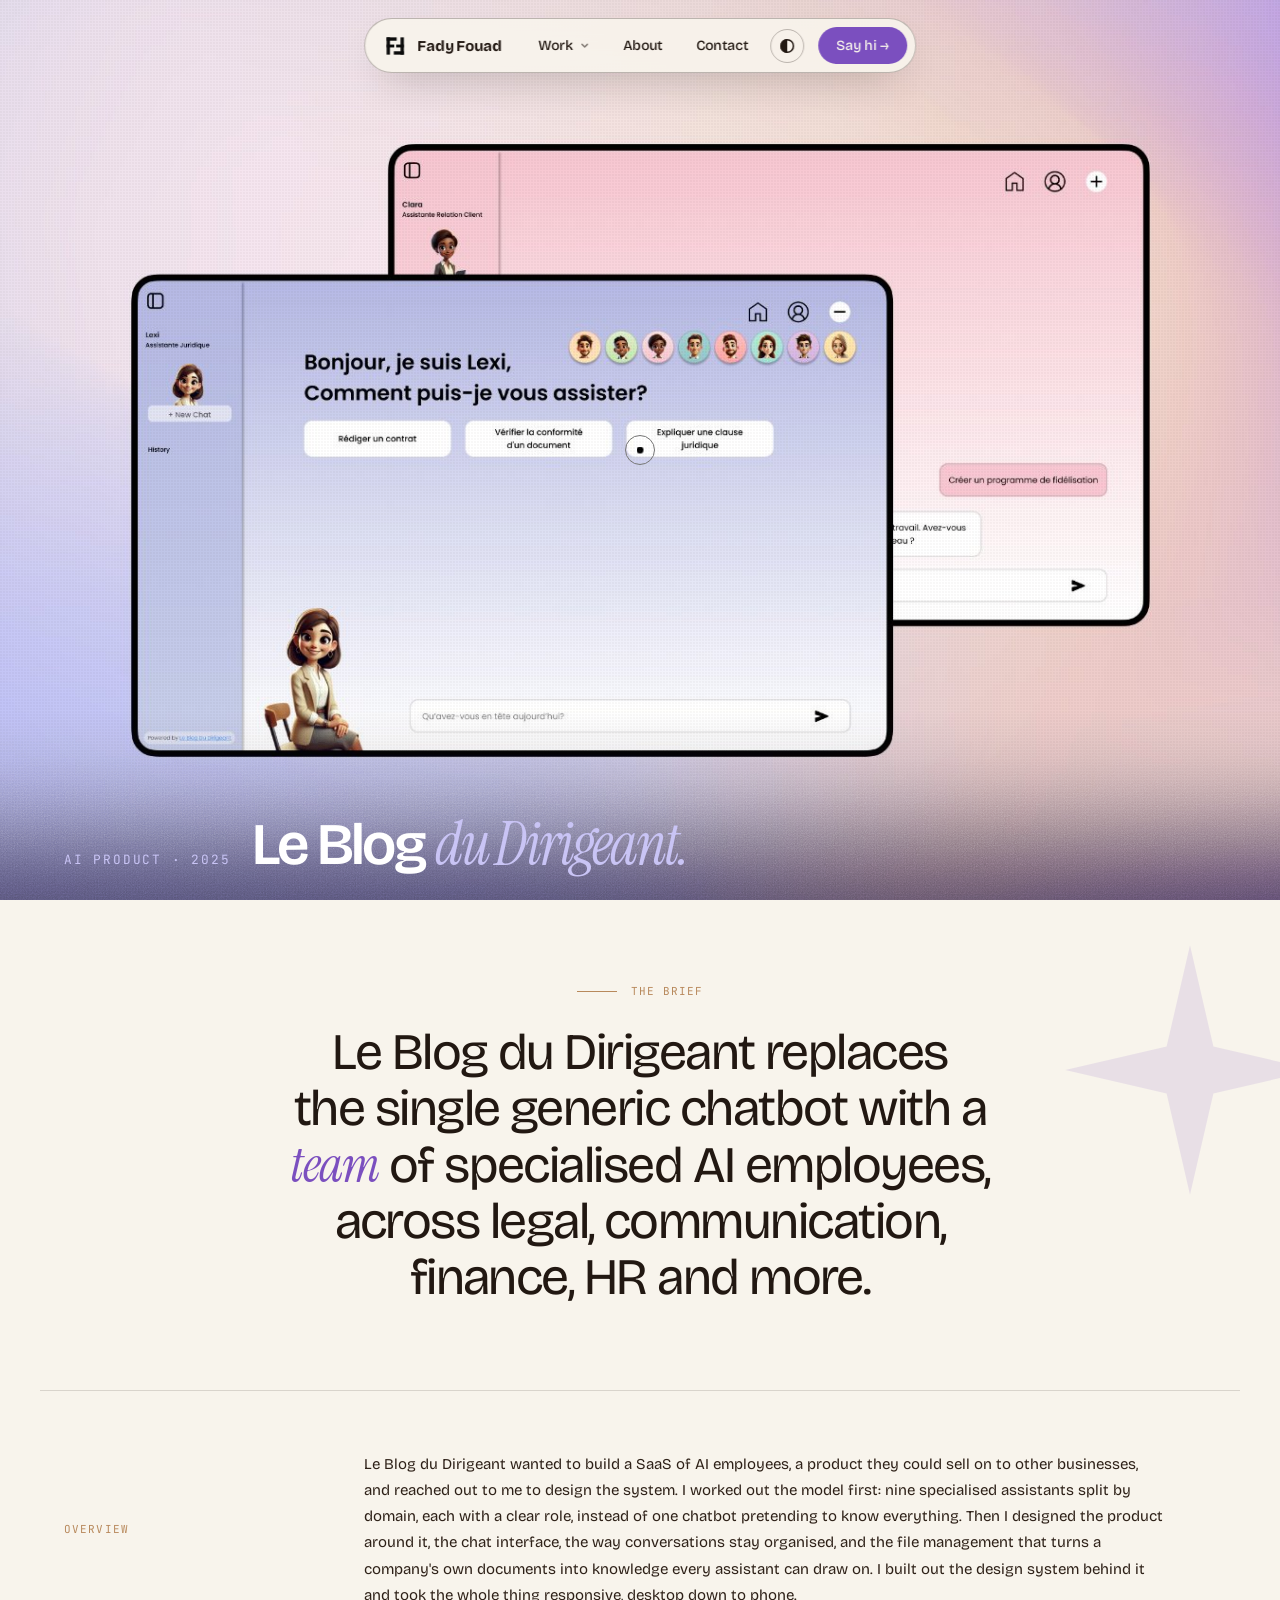
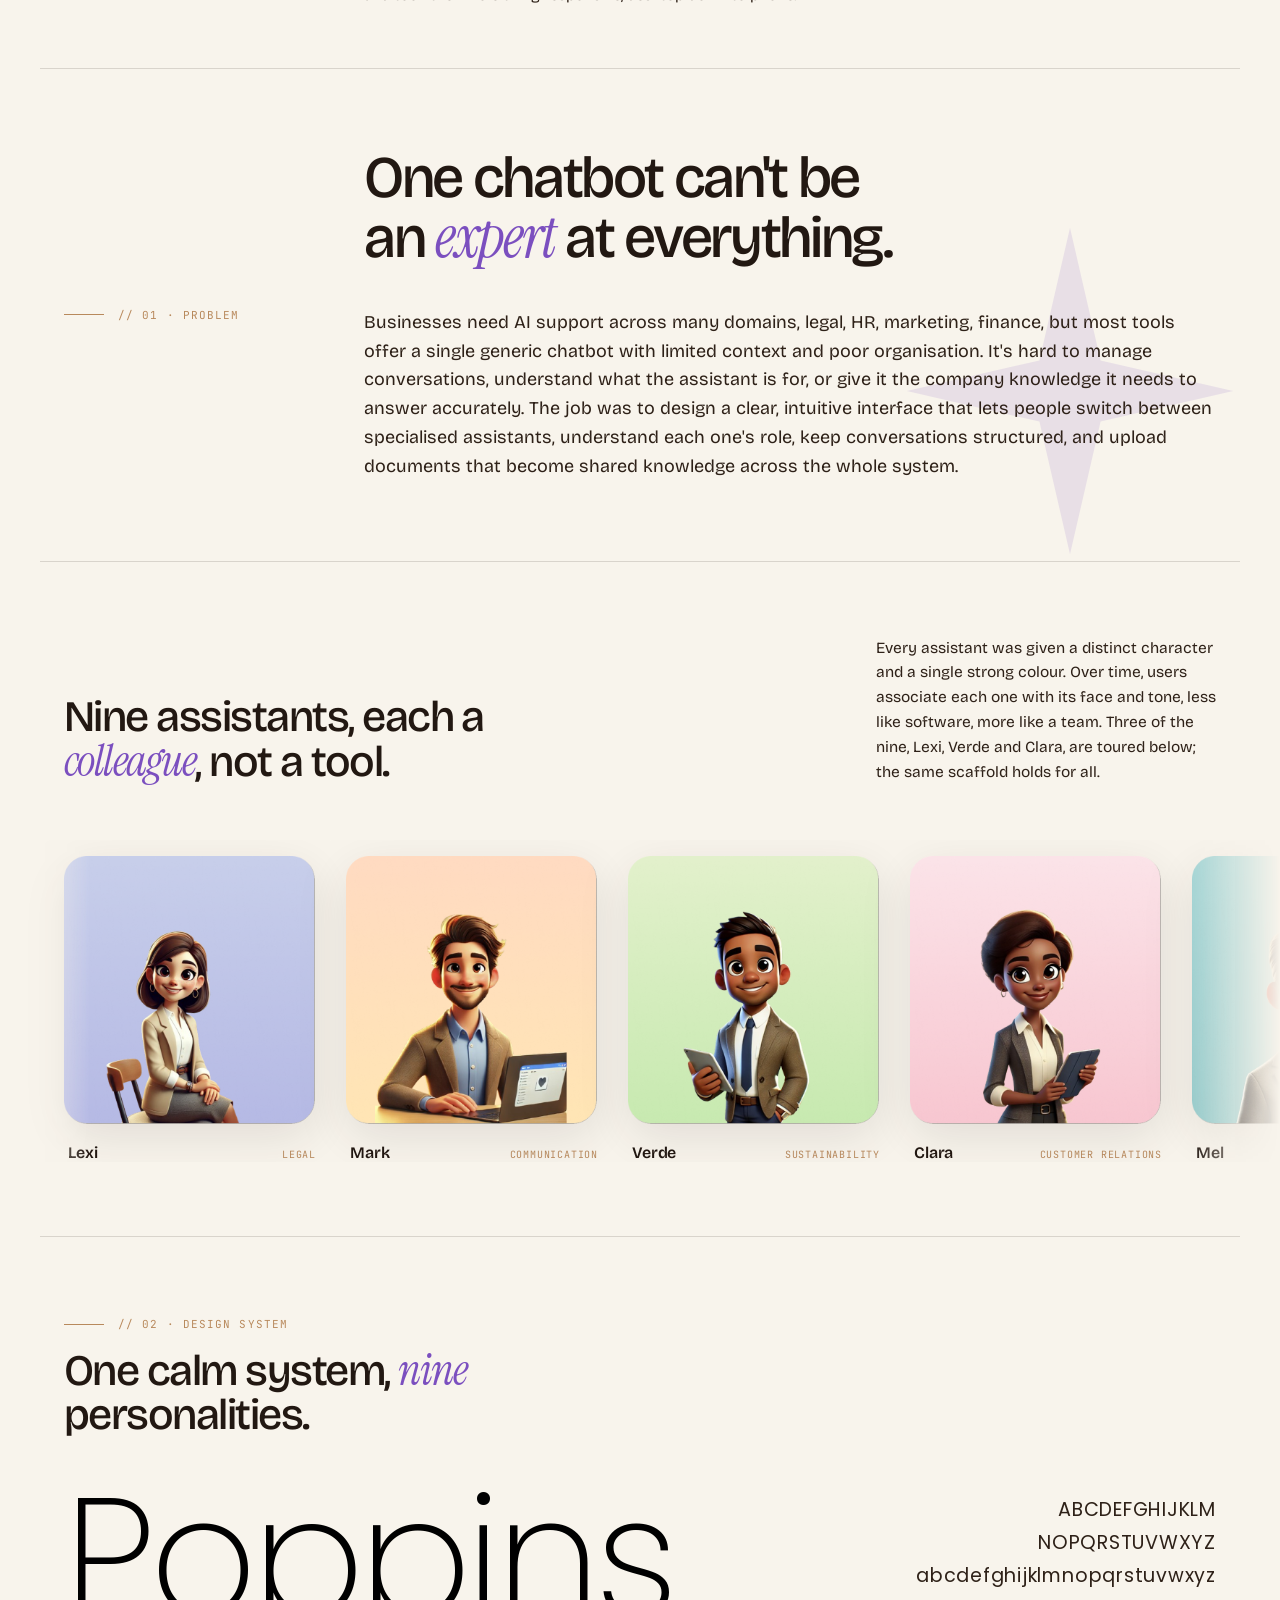
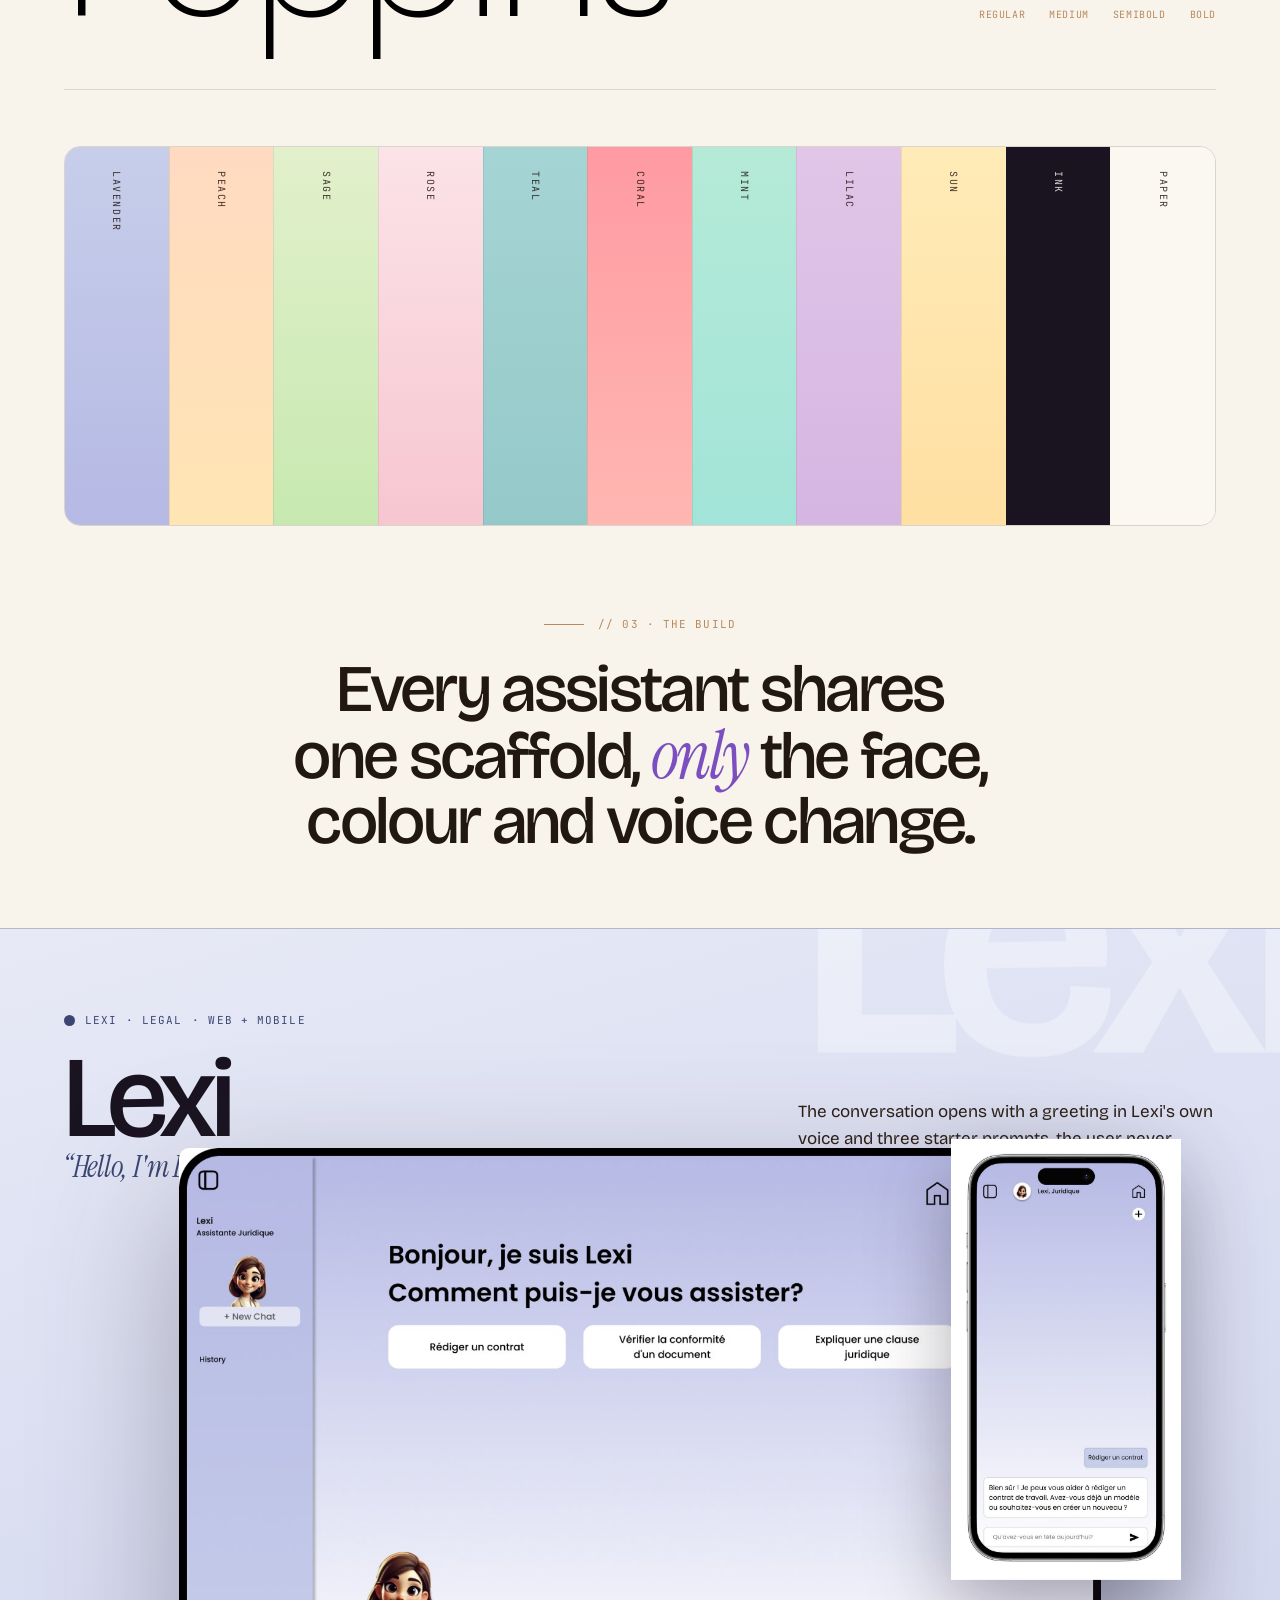
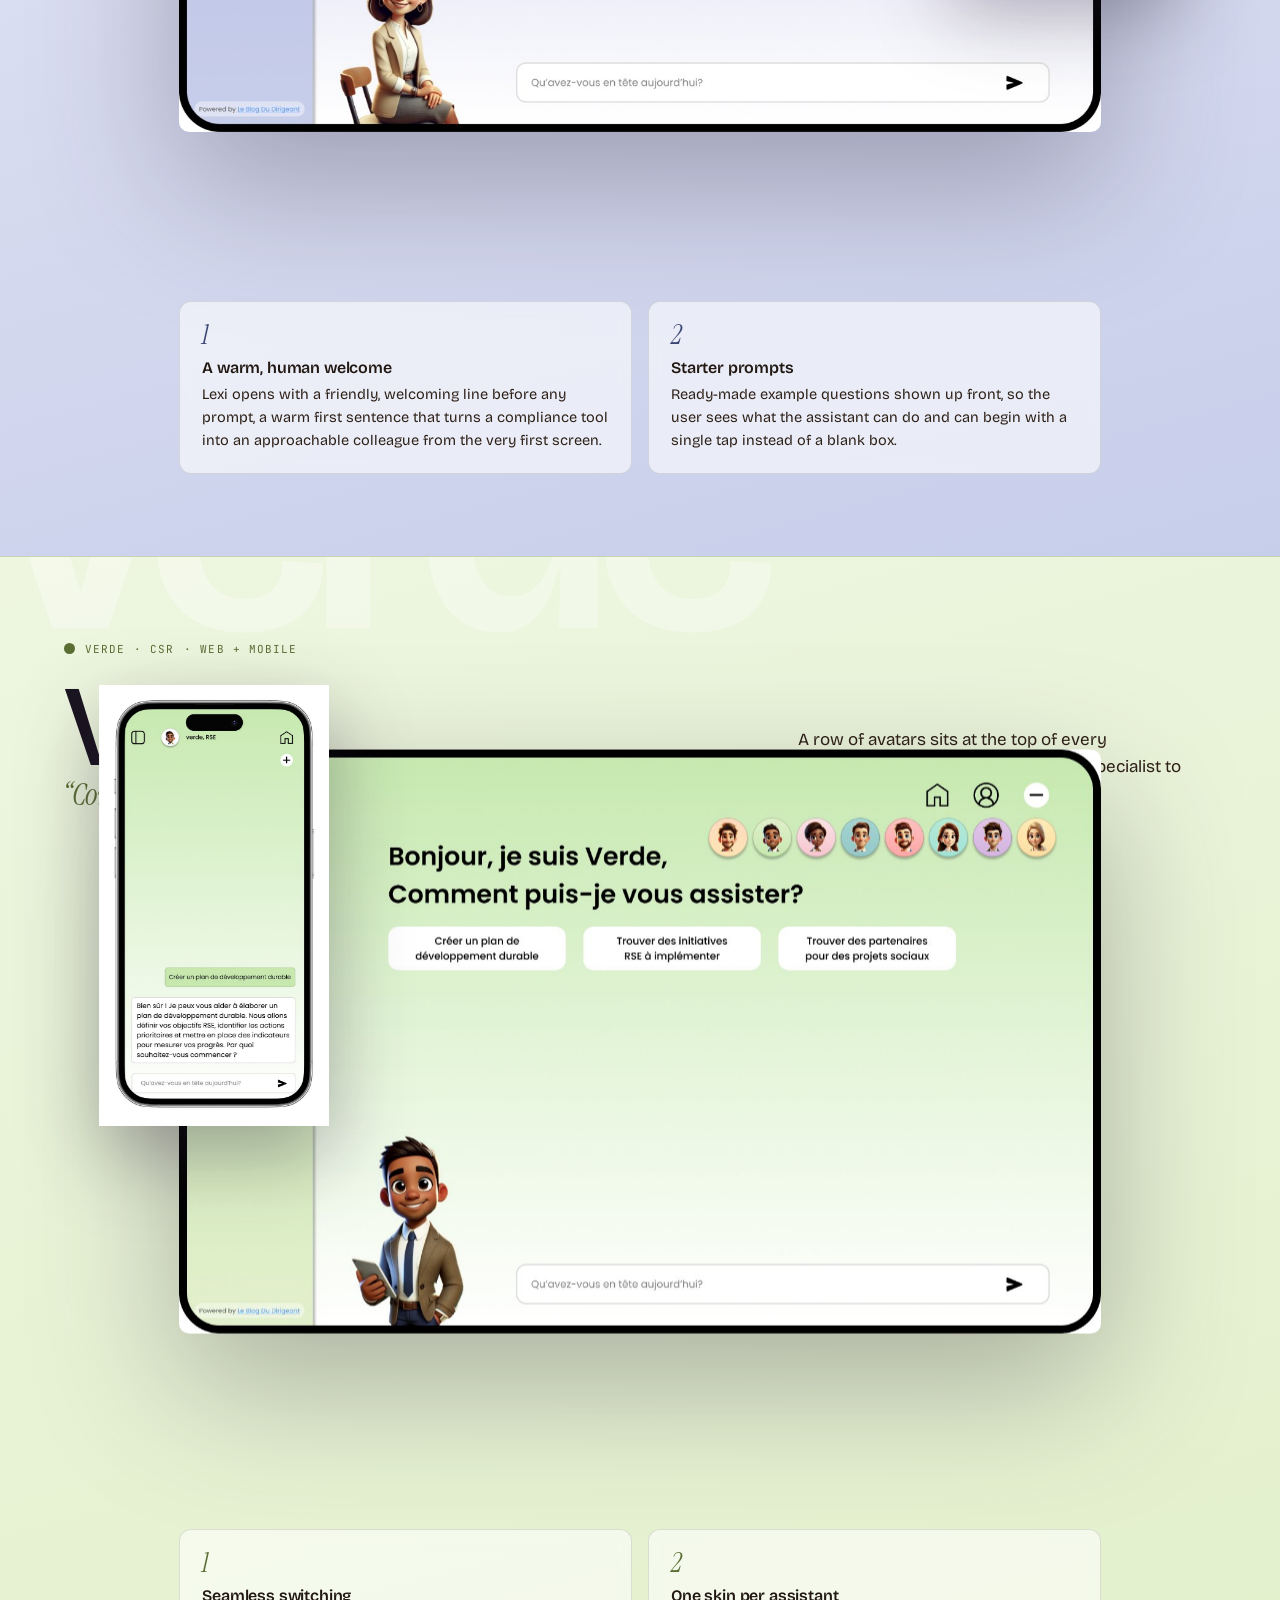
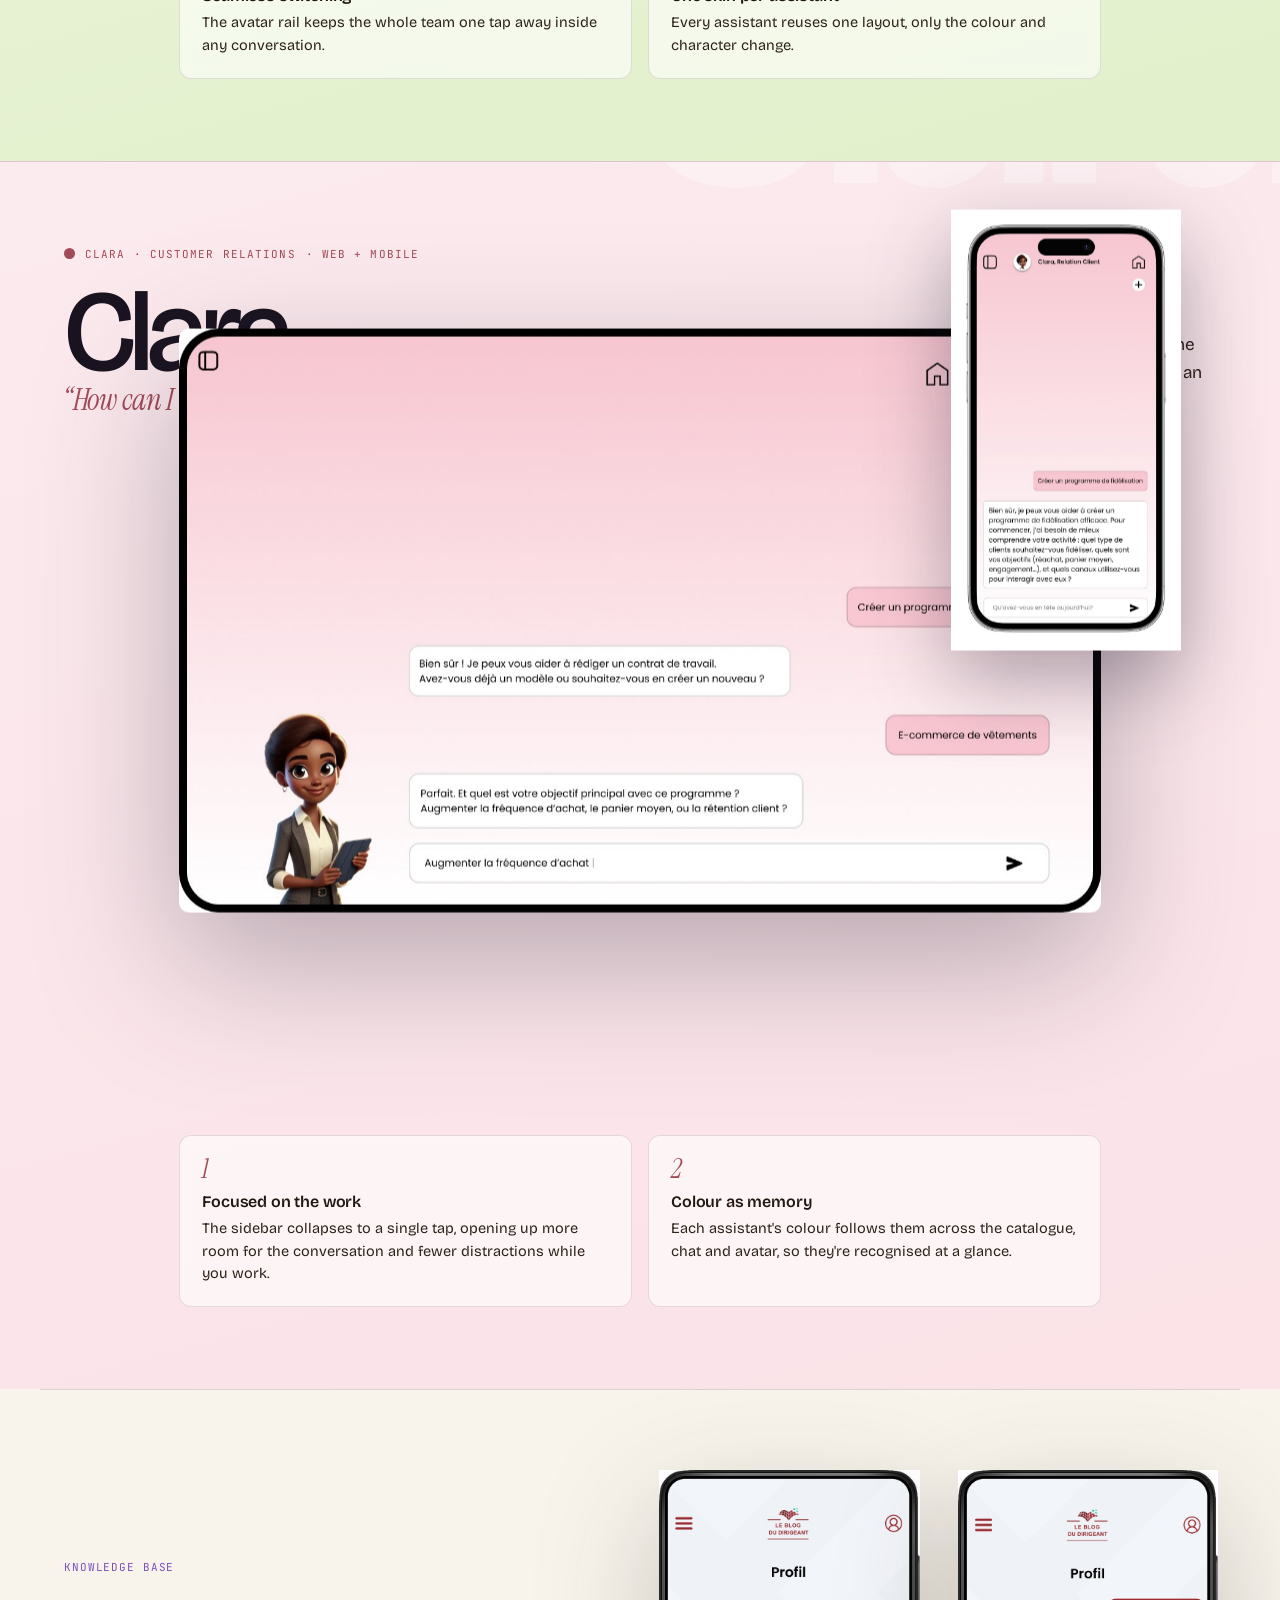
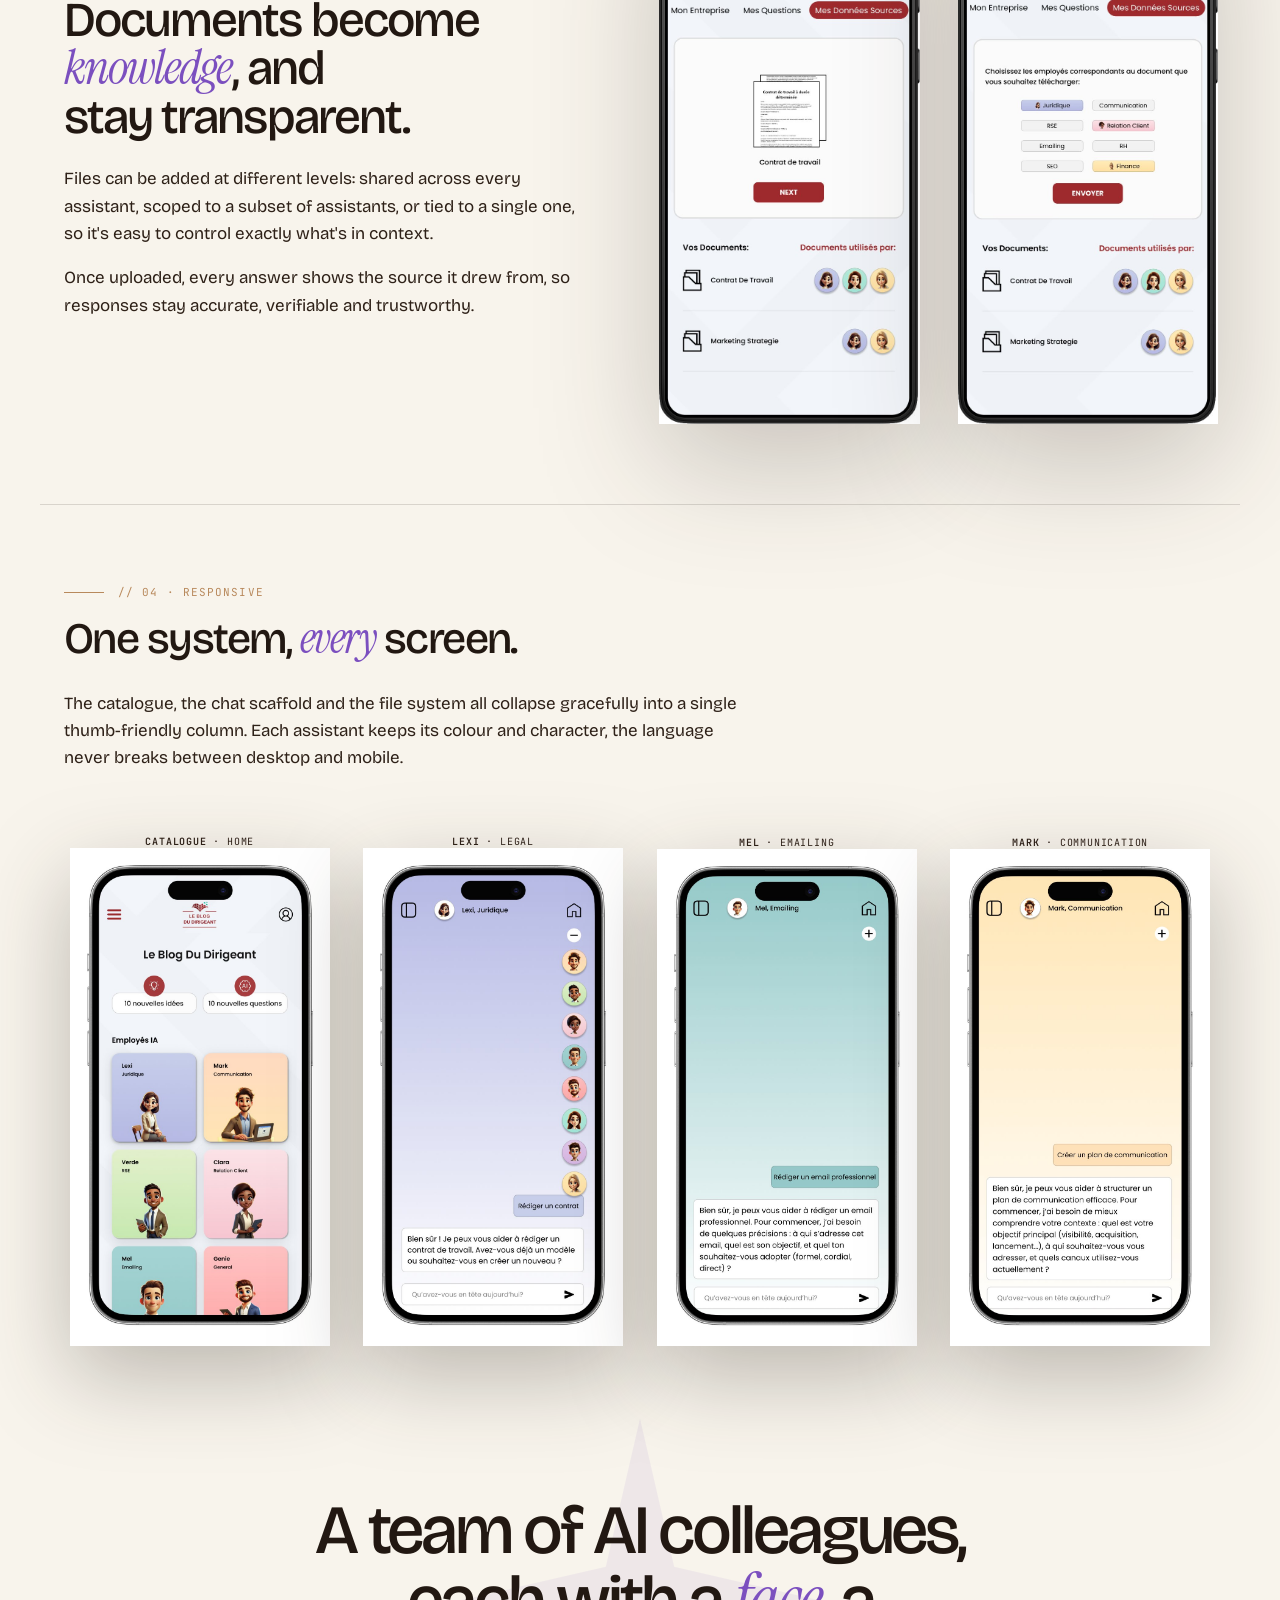
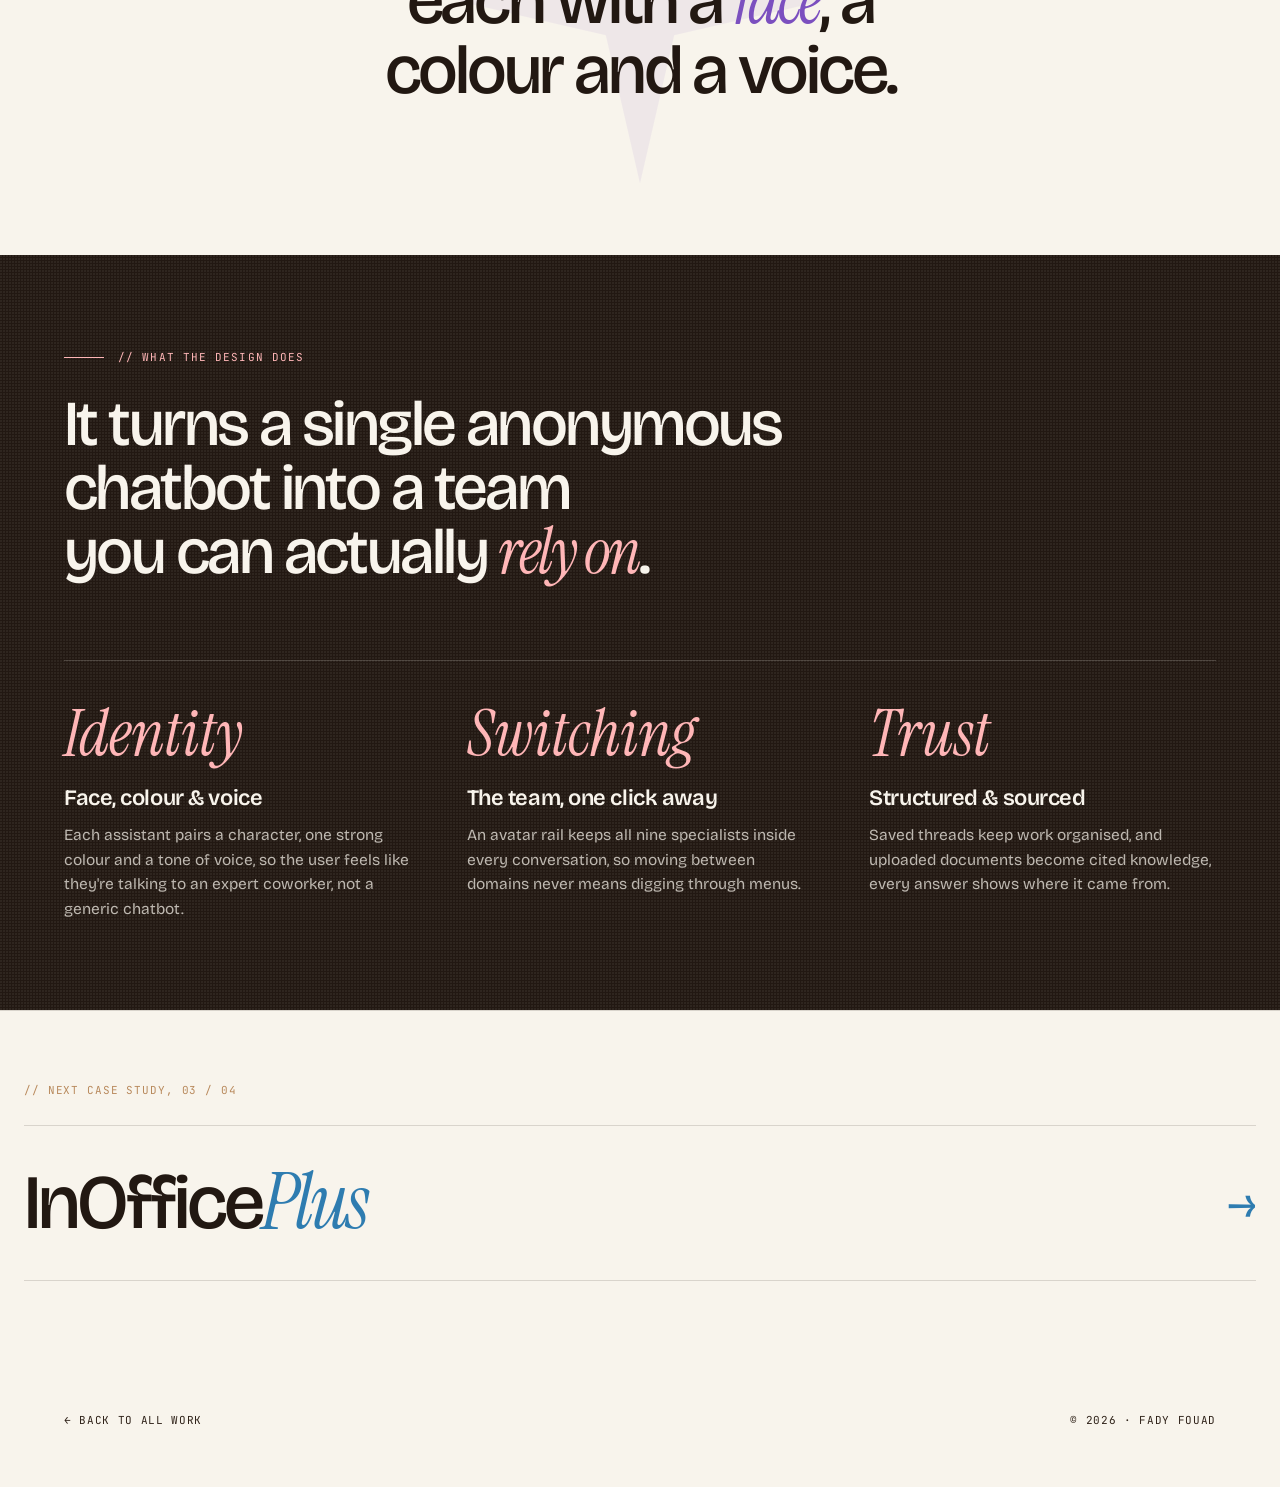
==== docs/case-studies/ai-assistants.html @ 7afbf0c1 "Add files via upload" ====
<!doctype html>
<html lang="en">
<head>
<meta charset="utf-8" />
<meta name="viewport" content="width=device-width, initial-scale=1" />
<title>Le Blog du Dirigeant · Case Study · Fady Fouad</title>
<link rel="preconnect" href="https://fonts.googleapis.com">
<link rel="preconnect" href="https://fonts.gstatic.com" crossorigin>
<link href="https://fonts.googleapis.com/css2?family=Bricolage+Grotesque:opsz,wght@12..96,300;12..96,400;12..96,500;12..96,600;12..96,700&family=Instrument+Serif:ital@0;1&family=JetBrains+Mono:wght@400;500&family=Poppins:wght@400;500;600;700&display=swap" rel="stylesheet">
<style>
  :root {
    --cream: #F8F4EC;
    --cream-2: #EADFC6;
    --sand: #DBC79E;
    --clay: #B8895C;
    --espresso: #221812;
    --espresso-soft: #2E2118;
    /* brand accent, Le Blog du Dirigeant violet */
    --rust: #7B4FBF;
    --rust-deep: #6A3FAD;
    --line: rgba(34, 24, 18, 0.14);
    --line-strong: rgba(34, 24, 18, 0.28);
    /* the cast, one assistant, one colour */
    --lexi: #C7CEEA;  --lexi-ink: #3B4673;  --lexi-wash: #E7E9F6;
    --mark: #FFDAC1;  --mark-ink: #9A5A2A;  --mark-wash: #FBEADD;
    --clara: #FBE3E8; --clara-deep: #FFB6B7; --clara-ink: #A24A57; --clara-wash: #FBEAEE;
    --mel: #A5D4D4;   --mel-ink: #2F6B6B;   --mel-wash: #DDEEEE;
    --verde: #E2F0CB; --verde-ink: #5B6E33; --verde-wash: #EEF6E0;
    --genie: #FF9AA2; --genie-ink: #8E3640;
    /* default plate */
    --wash: #E7E9F6;
    --ink: #1A1320;
  }
  * { box-sizing: border-box; margin: 0; padding: 0; }
  html { scroll-behavior: smooth; }
  html, body { background: var(--cream); color: var(--espresso); }
  html, body { overflow-x: clip; max-width: 100%; }
  body {
    font-family: 'Bricolage Grotesque', system-ui, sans-serif;
    -webkit-font-smoothing: antialiased;
    overflow-x: clip;
    cursor: none;
  }
  body::before {
    content: ""; position: fixed; inset: 0; pointer-events: none;
    background-image: radial-gradient(circle at 1px 1px, rgba(34,24,18,0.05) 1px, transparent 0);
    background-size: 3px 3px;
    mix-blend-mode: multiply; z-index: 1; opacity: 0.55;
  }
  a { color: inherit; text-decoration: none; }
  a, button { cursor: none; }
  img { display: block; max-width: 100%; }

  /* cursor */
  .cursor {
    position: fixed; top: 0; left: 0;
    width: 22px; height: 22px;
    border-radius: 999px;
    background: transparent;
    border: 1.5px solid var(--espresso);
    pointer-events: none; z-index: 9999;
    transform: translate(-50%, -50%);
    transition: width 0.25s, height 0.25s, background 0.25s, border-color 0.25s;
    mix-blend-mode: difference;
  }
  .cursor.is-hover { width: 64px; height: 64px; background: var(--cream); border-color: var(--cream); }

  .wrap { max-width: 1480px; margin: 0 auto; padding: 0 56px; position: relative; z-index: 2; }

  /* spark motif (Le Blog signature) */
  .spark { position: absolute; pointer-events: none; color: var(--rust); opacity: 0.12; z-index: 0; }
  .spark svg { width: 100%; height: 100%; display: block; }
  @keyframes sspin { to { transform: rotate(360deg); } }
  @keyframes sfloat { 0%,100% { transform: translateY(0); } 50% { transform: translateY(-22px); } }

  /* reveal */
  .rv { opacity: 0; transform: translateY(26px); transition: opacity 0.9s cubic-bezier(.2,.8,.2,1), transform 0.9s cubic-bezier(.2,.8,.2,1); }
  .rv.in { opacity: 1; transform: none; }
  .rv.d1 { transition-delay: 0.08s; } .rv.d2 { transition-delay: 0.16s; } .rv.d3 { transition-delay: 0.24s; }

  /* NAV, floating pill (shared across the whole site) */
  nav.top {
    position: fixed; top: 18px; left: 50%; transform: translateX(-50%);
    display: flex; align-items: center; gap: 6px; z-index: 100;
    background: rgba(248,244,236,0.92);
    border: 1px solid var(--line-strong); border-radius: 999px;
    padding: 8px 8px 8px 18px;
    box-shadow: 0 18px 40px -20px rgba(34,24,18,0.45);
    backdrop-filter: blur(10px); -webkit-backdrop-filter: blur(10px);
    color: var(--espresso); white-space: nowrap;
    font-family: 'Bricolage Grotesque', system-ui, sans-serif; font-size: 14px; letter-spacing: 0; text-transform: none;
  }
  nav.top .brand { display: inline-flex; align-items: center; gap: 10px; margin-right: 14px; font-weight: 600; letter-spacing: -0.01em; font-size: 15px; }
  nav.top .brand .ff-mark { width: 24px; height: 24px; display: inline-grid; place-items: center; color: #0B0B0B; }
  nav.top .brand .ff-mark svg { width: 100%; height: 100%; }
  nav.top ul { display: flex; gap: 2px; list-style: none; }
  nav.top ul a { display: inline-block; font-size: 14px; font-weight: 500; padding: 9px 16px; border-radius: 999px; transition: background 0.25s, color 0.25s; }
  nav.top ul a:hover { background: rgba(34,24,18,0.06); color: var(--espresso); }
  nav.top .right { display: flex; align-items: center; gap: 6px; }
  nav.top .nav-cta { display: inline-flex; align-items: center; gap: 8px; background: var(--rust); color: var(--cream); font-weight: 500; font-size: 14px; padding: 10px 18px; border-radius: 999px; margin-left: 8px; transition: background 0.3s; }
  nav.top .nav-cta:hover { background: var(--rust-deep, var(--rust)); color: var(--cream); }
  /* reading progress, thin bar pinned to the very top */
  .nav-progress { position: fixed; top: 0; left: 0; right: 0; height: 2px; background: var(--rust); transform-origin: left; transform: scaleX(0); transition: transform 0.1s linear; z-index: 101; }
  /* contextual breadcrumb chip, situates the visitor within the work */
  .cs-crumb {
    position: fixed; top: 24px; left: 24px; z-index: 100;
    display: inline-flex; align-items: center; gap: 11px;
    background: rgba(248,244,236,0.92); border: 1px solid var(--line-strong);
    border-radius: 999px; padding: 6px 16px 6px 6px;
    box-shadow: 0 18px 40px -22px rgba(34,24,18,0.45);
    backdrop-filter: blur(10px); -webkit-backdrop-filter: blur(10px);
    font-family: 'JetBrains Mono', monospace; font-size: 11px; letter-spacing: 0.04em; text-transform: uppercase; color: var(--espresso);
  }
  .cs-crumb .cb-back { width: 28px; height: 28px; flex: none; display: grid; place-items: center; border-radius: 999px; background: var(--rust); color: #fff; font-size: 14px; line-height: 1; transition: transform 0.3s; }
  .cs-crumb:hover .cb-back { transform: translateX(-2px); }
  @media (max-width: 1180px) { .cs-crumb .cb-name { display: none; } }
  .cs-crumb .cb-idx { color: var(--clay); }
  .cs-crumb .cb-name { color: var(--espresso); font-weight: 500; }
  /* burger + mobile menu (mobile only) */
  .nav-burger { display: none; width: 40px; height: 40px; border: 1px solid var(--line-strong); border-radius: 999px; background: transparent; color: inherit; align-items: center; justify-content: center; position: relative; }
  .nav-burger svg { width: 17px; height: 17px; position: absolute; transition: opacity .3s, transform .35s cubic-bezier(.2,.8,.2,1); }
  .nav-burger .ic-close { opacity: 0; transform: rotate(-90deg) scale(.6); }
  .nav-burger.is-open .ic-menu { opacity: 0; transform: rotate(90deg) scale(.6); }
  .nav-burger.is-open .ic-close { opacity: 1; transform: none; }
  .mobile-menu { position: fixed; inset: 0; z-index: 95; background: var(--cream); display: flex; flex-direction: column; justify-content: center; padding: 0 34px; opacity: 0; visibility: hidden; transform: translateY(-10px); transition: opacity .42s ease, transform .42s ease, visibility .42s; }
  @media (min-width: 881px) { .mobile-menu { display: none; } }
  .mobile-menu.open { opacity: 1; visibility: visible; transform: none; }
  .mobile-menu ul { list-style: none; display: flex; flex-direction: column; gap: 4px; }
  .mobile-menu a { font-family: 'Instrument Serif', serif; font-size: clamp(46px, 14vw, 76px); line-height: 1.04; letter-spacing: -0.02em; color: var(--espresso); display: flex; align-items: baseline; gap: 14px; padding: 8px 0; }
  .mobile-menu a .idx { font-family: 'JetBrains Mono', monospace; font-size: 12px; color: var(--rust); letter-spacing: 0.06em; }
  .mobile-menu-foot { position: absolute; left: 34px; bottom: 40px; font-family: 'JetBrains Mono', monospace; font-size: 11px; color: var(--clay); }

  /* eyebrow / labels */
  .eyebrow {
    font-family: 'JetBrains Mono', monospace;
    font-size: 11px; letter-spacing: 0.1em; text-transform: uppercase;
    color: var(--clay); display: inline-flex; align-items: center; gap: 14px;
  }
  .eyebrow::before { content: ""; width: 40px; height: 1px; background: var(--clay); }
  .serif { font-family: 'Instrument Serif', serif; font-style: italic; font-weight: 400; }

  /* ===================== HERO ===================== */
  .hero { position: relative; padding-top: 140px; overflow: hidden; }
  .hero .meta {
    display: flex; flex-wrap: wrap; gap: 14px 34px;
    font-family: 'JetBrains Mono', monospace;
    font-size: 11px; letter-spacing: 0.06em; text-transform: uppercase;
    color: var(--espresso-soft);
    padding-bottom: 30px; border-bottom: 1px solid var(--line);
  }
  .hero .meta span b { color: var(--clay); font-weight: 500; margin-right: 9px; }
  .hero h1 {
    font-size: clamp(64px, 13vw, 220px);
    font-weight: 500; letter-spacing: -0.05em; line-height: 0.9;
    margin: 46px 0 0;
  }
  @media (min-width: 1200px) {
    .hero h1 { white-space: nowrap; font-size: clamp(84px, 9vw, 150px); }
  }
  .hero h1 em { font-family: 'Instrument Serif', serif; font-style: italic; font-weight: 400; color: var(--rust); }
  .hero-row { display: grid; grid-template-columns: 1.5fr 1fr; gap: 50px; align-items: end; margin-top: 30px; }
  .hero .lede { font-size: clamp(19px, 2vw, 26px); line-height: 1.42; color: var(--espresso-soft); max-width: 42ch; }
  .hero .lede em { font-family: 'Instrument Serif', serif; font-style: italic; color: var(--rust-deep); }
  .hero .scrollcue {
    justify-self: end; align-self: end;
    font-family: 'JetBrains Mono', monospace; font-size: 10px; letter-spacing: 0.14em;
    text-transform: uppercase; color: var(--clay);
    display: flex; align-items: center; gap: 12px;
  }
  .hero .scrollcue .ar { width: 30px; height: 30px; border: 1px solid var(--line-strong); border-radius: 99px; display: grid; place-items: center; animation: bob 2s infinite; }
  @keyframes bob { 0%,100% { transform: translateY(0); } 50% { transform: translateY(5px); } }

  .hero-stage {
    margin-top: 56px;
    background: linear-gradient(150deg, var(--lexi-wash) 0%, var(--lexi) 100%);
    border: 1px solid var(--line);
    border-radius: 16px;
    position: relative; overflow: hidden; isolation: isolate;
    padding: 0;
  }
  .hero-stage img { width: 100%; height: 100%; object-fit: cover; display: block; border-radius: 0; }
  .hero-stage .tagpill {
    position: absolute; left: 22px; top: 22px;
    font-family: 'JetBrains Mono', monospace; font-size: 10px; letter-spacing: 0.08em; text-transform: uppercase;
    background: var(--rust); color: #fff; padding: 8px 14px; border-radius: 99px; z-index: 2;
  }

  /* ===================== STATEMENT ===================== */
  .statement { padding: 84px 0; position: relative; overflow: hidden; }
  .statement p {
    font-size: clamp(28px, 4vw, 58px);
    font-weight: 400; letter-spacing: -0.03em; line-height: 1.1;
    max-width: 24ch; margin: 26px auto 0; text-align: center; text-wrap: balance;
  }
  .statement p em { font-family: 'Instrument Serif', serif; font-style: italic; color: var(--rust); }
  .statement .eyebrow { justify-content: center; }
  .statement .eyebrow-wrap { display: flex; justify-content: center; }

  /* ===================== OVERVIEW ===================== */
  .overview { padding-block: 60px; border-top: 1px solid var(--line); border-bottom: 1px solid var(--line); display: grid; grid-template-columns: 240px 1fr; gap: 60px; }
  .overview .ov-body p { font-size: 15px; line-height: 1.75; color: var(--espresso-soft); max-width: 80ch; }
  .overview > .eyebrow::before { display: none; }
  .overview > .eyebrow { gap: 0; }

  /* ===================== FEATURE TEXT BLOCK ===================== */
  .feature { width: 100%; max-width: var(--page-max); margin-inline: auto; padding: 80px var(--page-gutter); position: relative; display: grid; grid-template-columns: 240px 1fr; gap: 60px; overflow: hidden; }
  .feature .body { max-width: none; position: relative; z-index: 2; }
  .feature .body h3 { font-size: clamp(34px, 4.6vw, 72px); font-weight: 500; letter-spacing: -0.04em; line-height: 1.0; margin-bottom: 40px; text-wrap: balance; max-width: 18ch; }
  .feature .body h3 em { font-family: 'Instrument Serif', serif; font-style: italic; color: var(--rust); }
  .feature .body .cols { display: grid; grid-template-columns: 1fr 1fr; gap: 30px 52px; }
  .feature .body .cols.cols-1 { grid-template-columns: 1fr; }
  .feature .body .cols.cols-1 p { max-width: 72ch; }
  .feature .body p { font-size: 18px; line-height: 1.6; color: var(--espresso-soft); margin-bottom: 0; max-width: 46ch; }
  .feature .body p em { font-family: 'Instrument Serif', serif; font-style: italic; color: var(--rust-deep); }

  /* ===================== CAST (personas) ===================== */
  .personas { padding-block: 74px; border-top: 1px solid var(--line); }
  .sec-head { display: grid; grid-template-columns: minmax(0,1fr) minmax(0,34ch); justify-content: space-between; align-items: flex-end; gap: 30px 56px; margin-bottom: 56px; }
  .sec-head h2 { font-size: clamp(30px, 3.4vw, 50px); font-weight: 500; letter-spacing: -0.035em; line-height: 1; max-width: 20ch; }
  .sec-head h2 em { font-family: 'Instrument Serif', serif; font-style: italic; color: var(--rust); }
  .sec-head .note { font-size: 15.5px; line-height: 1.6; color: var(--espresso-soft); max-width: 36ch; }
  /* section-marker heads (DS, Mobile): tiny eyebrow shouldn't strand at the far edge */
  .ds .sec-head, .mobile .sec-head { grid-template-columns: 1fr auto; align-items: baseline; }
  .ds .sec-head .eyebrow, .mobile .sec-head .eyebrow { align-self: start; }
  .cast-carousel {
    overflow: hidden;
    position: relative;
    width: 100vw;
    margin-left: calc(-50vw + 50%);
    padding-inline: clamp(22px, 5vw, 72px);
    -webkit-mask-image: linear-gradient(90deg, transparent, #000 7%, #000 93%, transparent);
    mask-image: linear-gradient(90deg, transparent, #000 7%, #000 93%, transparent);
  }
  .cast-track { display: flex; gap: 26px; padding-top: 16px; width: max-content; animation: cast-scroll 48s linear infinite; will-change: transform; }
  .cast-carousel:hover .cast-track { animation-play-state: paused; }
  @keyframes cast-scroll { to { transform: translateX(calc(-50% - 13px)); } }
  .cast-card { position: relative; margin: 0; flex: 0 0 auto; width: clamp(190px, 20vw, 264px); }
  .cast-card img { width: 100%; display: block; filter: drop-shadow(0 14px 24px rgba(34,24,18,0.10)); transition: transform 0.5s cubic-bezier(.2,.8,.2,1); }
  .cast-card:hover img { transform: translateY(-8px); }
  .cast-card figcaption { display: flex; justify-content: space-between; align-items: baseline; gap: 10px; margin-top: 14px; padding: 0 4px; }
  .cast-card figcaption b { font-weight: 600; font-size: 16px; letter-spacing: -0.01em; color: var(--espresso); }
  .cast-card figcaption span { font-family: 'JetBrains Mono', monospace; font-size: 10px; letter-spacing: 0.08em; text-transform: uppercase; color: var(--clay); }
  @media (prefers-reduced-motion: reduce) {
    .cast-track { animation: none; }
    .cast-carousel { overflow-x: auto; -webkit-mask-image: none; mask-image: none; }
  }

  /* ===================== DESIGN SYSTEM ===================== */
  .ds { padding-block: 80px 0; border-top: 1px solid var(--line); }
  .ds-type { display: grid; grid-template-columns: 1fr auto; gap: 50px; align-items: center; padding-bottom: 56px; border-bottom: 1px solid var(--line); }
  .ds-poppins { font-family: 'Poppins', sans-serif; font-weight: 600; font-size: clamp(70px, 13vw, 220px); line-height: 0.9; letter-spacing: -0.03em; color: #000; }
  .ds-specimen { font-family: 'Poppins', sans-serif; text-align: right; color: var(--espresso-soft); }
  .ds-specimen .a { font-size: clamp(15px, 1.5vw, 22px); letter-spacing: 0.04em; line-height: 1.7; }
  .ds-specimen .w { display: flex; gap: 24px; justify-content: flex-end; margin-top: 16px; font-family: 'JetBrains Mono', monospace; font-size: 10px; letter-spacing: 0.06em; text-transform: uppercase; color: var(--clay); }
  .ds-swatches { display: flex; margin-top: 56px; height: 380px; border-radius: 16px; overflow: hidden; border: 1px solid var(--line); }
  .pal-band { flex: 1 1 0; min-width: 0; display: flex; flex-direction: column; align-items: center; justify-content: space-between; gap: 14px; padding: 24px 0 20px; font-family: 'JetBrains Mono', monospace; color: var(--espresso); transition: flex 0.55s cubic-bezier(.2,.8,.2,1); }
  .pal-band + .pal-band { border-left: 1px solid rgba(34,24,18,0.08); }
  .pal-band .hex i, .pal-band .hex s { font-style: normal; text-decoration: none; }
  .pal-band:hover { flex: 2.4 1 0; }
  .pal-band .nm { writing-mode: vertical-rl; font-size: 10px; letter-spacing: 0.16em; text-transform: uppercase; opacity: 0.85; }
  .pal-band .hex { font-size: 11px; letter-spacing: 0.05em; white-space: nowrap; opacity: 0; transform: translateY(8px); transition: opacity 0.35s 0.1s, transform 0.35s 0.1s; }
  .pal-band:hover .hex { opacity: 1; transform: none; }
  .pal-band.dk { color: var(--cream); }
  .pal-band.dk + .pal-band, .pal-band + .pal-band.dk { border-left-color: transparent; }
  @media (max-width: 1000px) {
    .ds-swatches { flex-wrap: wrap; height: auto; }
    .pal-band { flex: 1 0 25%; height: 130px; }
    .pal-band:hover { flex: 1 0 25%; }
    .pal-band .hex { opacity: 0.8; transform: none; }
  }

  /* ===================== BUILD INTRO ===================== */
  .build-intro { padding-block: 84px 74px; text-align: center; }
  .build-intro .eyebrow { justify-content: center; }
  .build-intro h2 { font-size: clamp(36px, 5.2vw, 92px); font-weight: 500; letter-spacing: -0.04em; line-height: 0.98; margin-top: 26px; text-wrap: balance; max-width: 18ch; margin-inline: auto; }
  .build-intro h2 em { font-family: 'Instrument Serif', serif; font-style: italic; color: var(--rust); }

  /* ===================== SHOWCASE (full-width, themed per assistant) ===================== */
  .show { padding: 82px 0; position: relative; overflow: hidden; border-top: 1px solid var(--line); }
  .show.lexi  { background: linear-gradient(165deg, var(--lexi-wash) 0%, var(--lexi) 100%); }
  .show.mark  { background: linear-gradient(165deg, var(--mark-wash) 0%, var(--mark) 100%); }
  .show.verde { background: linear-gradient(165deg, var(--verde-wash) 0%, var(--verde) 100%); }
  .show.clara { background: linear-gradient(165deg, var(--clara-wash) 0%, var(--clara) 100%); }
  .show.mel   { background: linear-gradient(165deg, var(--mel-wash) 0%, var(--mel) 100%); }
  .show > .wrap { position: relative; z-index: 2; }
  .show .ghostname { position: absolute; top: 3%; font-family: 'Bricolage Grotesque', sans-serif; font-weight: 600; font-size: clamp(150px, 27vw, 460px); line-height: 0.78; letter-spacing: -0.05em; color: #fff; opacity: 0.34; z-index: 0; pointer-events: none; white-space: nowrap; will-change: transform; }
  .show.la .ghostname { right: -2%; } .show.lb .ghostname { left: -2%; }
  .show-head { display: grid; grid-template-columns: 1.4fr 0.9fr; gap: 44px; align-items: end; margin-bottom: 60px; }
  .show-head .scr-label { font-family: 'JetBrains Mono', monospace; font-size: 11px; letter-spacing: 0.1em; text-transform: uppercase; margin-bottom: 22px; display: inline-flex; align-items: center; gap: 10px; }
  .show-head .scr-label::before { content: ""; width: 11px; height: 11px; border-radius: 99px; background: currentColor; }
  .show-head h3 { font-size: clamp(60px, 9vw, 150px); font-weight: 500; letter-spacing: -0.05em; line-height: 0.86; color: var(--ink); }
  .show-head h3 .r { display: block; font-family: 'Instrument Serif', serif; font-style: italic; font-weight: 400; font-size: 0.26em; letter-spacing: -0.01em; margin-top: 0.18em; }
  .show-desc { font-size: 17px; line-height: 1.6; color: var(--espresso-soft); max-width: 38ch; justify-self: end; }
  .show-stage { position: relative; display: flex; justify-content: center; z-index: 2; }
  .show-stage .desk { width: 80%; position: relative; filter: drop-shadow(0 50px 70px rgba(40,30,50,0.32)); will-change: transform; }
  .show-stage .desk img { width: 100%; display: block; border-radius: 10px; }
  .show-stage .ph { position: absolute; bottom: -8%; width: 20%; z-index: 4; filter: drop-shadow(0 30px 40px rgba(40,30,50,0.36)); will-change: transform; }
  .show-stage .ph img { width: 100%; display: block; }
  .show-stage.la .ph { right: 3%; } .show-stage.lb .ph { left: 3%; }
  .annot { display: grid; grid-template-columns: repeat(2, 1fr); gap: 16px; margin-top: 78px; position: relative; z-index: 2; width: 80%; margin-inline: auto; }
  .ann-box { background: rgba(255,255,255,0.58); border: 1px solid rgba(34,24,18,0.12); border-radius: 12px; padding: 20px 22px; backdrop-filter: blur(6px); }
  .ann-box .ai { font-family: 'Instrument Serif', serif; font-style: italic; font-size: 26px; line-height: 1; display: block; margin-bottom: 10px; }
  .ann-box h4 { font-size: 16px; font-weight: 600; letter-spacing: -0.01em; margin-bottom: 7px; }
  .ann-box p { font-size: 14.5px; line-height: 1.58; color: var(--espresso-soft); }
  .show.lexi  .scr-label, .show.lexi  h3 .r, .show.lexi  .ann-box .ai { color: var(--lexi-ink); }
  .show.mark  .scr-label, .show.mark  h3 .r, .show.mark  .ann-box .ai { color: var(--mark-ink); }
  .show.verde .scr-label, .show.verde h3 .r, .show.verde .ann-box .ai { color: var(--verde-ink); }
  .show.clara .scr-label, .show.clara h3 .r, .show.clara .ann-box .ai { color: var(--clara-ink); }
  .show.mel   .scr-label, .show.mel   h3 .r, .show.mel   .ann-box .ai { color: var(--mel-ink); }

  /* ===================== FILE MANAGEMENT ===================== */
  .files { padding-block: 80px; border-top: 1px solid var(--line); }
  .files-grid { display: grid; grid-template-columns: 1fr 1.05fr; gap: 70px; align-items: center; }
  .files-copy .scr-label { font-family: 'JetBrains Mono', monospace; font-size: 11px; letter-spacing: 0.08em; text-transform: uppercase; color: var(--rust); margin-bottom: 22px; }
  .files-copy h3 { font-size: clamp(30px, 3.8vw, 60px); font-weight: 500; letter-spacing: -0.04em; line-height: 1.0; margin-bottom: 24px; text-wrap: balance; }
  .files-copy h3 em { font-family: 'Instrument Serif', serif; font-style: italic; color: var(--rust); }
  .files-copy p { font-size: 17px; line-height: 1.62; color: var(--espresso-soft); margin-bottom: 16px; max-width: 50ch; }
  .files-copy .chips { display: flex; gap: 8px; flex-wrap: wrap; margin-top: 26px; }
  .files-copy .chips span { font-family: 'JetBrains Mono', monospace; font-size: 10px; letter-spacing: 0.08em; text-transform: uppercase; padding: 8px 13px; border: 1px solid var(--line-strong); border-radius: 99px; color: var(--espresso-soft); }
  .files-plate { display: flex; gap: 38px; justify-content: center; align-items: center; }
  .files-plate img { width: 47%; max-width: 300px; filter: drop-shadow(0 40px 60px rgba(34,24,18,0.22)); }
  .files-plate img:nth-child(2) { margin-bottom: 0; }

  /* ===================== MOBILE ===================== */
  .mobile { padding-block: 80px 0; border-top: 1px solid var(--line); }
  .phone-band { padding: 0; display: grid; grid-template-columns: repeat(4, 1fr); gap: 22px; align-items: end; }
  .phone-cell { text-align: center; }
  .phone-cell .ph-shot img { width: 100%; max-width: 260px; margin: 0 auto; filter: drop-shadow(0 30px 44px rgba(34,24,18,0.28)); }
  .phone-cell .cap { font-family: 'JetBrains Mono', monospace; font-size: 10px; letter-spacing: 0.08em; text-transform: uppercase; color: var(--espresso-soft); margin-top: 18px; }
  .phone-cell .cap b { font-weight: 600; } .phone-cell .cap span::before { content: " · "; }
  .resp-lead { font-size: 17px; line-height: 1.6; color: var(--espresso-soft); max-width: 62ch; margin: -28px 0 46px; }
  .swipe-hint, .swipe-dots { display: none; }
  @media (max-width: 860px) { .phone-band { grid-template-columns: repeat(2, 1fr); } }

  /* ===================== CLOSER ===================== */
  .closer { padding: 150px 0; position: relative; overflow: hidden; text-align: center; }
  .closer p { font-size: clamp(34px, 5.4vw, 92px); font-weight: 500; letter-spacing: -0.045em; line-height: 1.0; max-width: 18ch; margin: 0 auto; text-wrap: balance; position: relative; z-index: 2; }
  .closer p em { font-family: 'Instrument Serif', serif; font-style: italic; color: var(--rust); }

  /* ===================== OUTCOMES ===================== */
  .outcomes { background: var(--espresso); color: var(--cream); padding: 88px 0; position: relative; overflow: hidden; }
  .outcomes::before { content: ""; position: absolute; inset: 0; background-image: radial-gradient(circle at 1px 1px, rgba(248,244,236,0.06) 1px, transparent 0); background-size: 3px 3px; }
  .outcomes .wrap { position: relative; }
  .outcomes .eyebrow { color: var(--clara-deep); }
  .outcomes .eyebrow::before { background: var(--clara-deep); }
  .outcomes h2 { font-size: clamp(36px, 5vw, 80px); font-weight: 500; letter-spacing: -0.04em; line-height: 1.0; max-width: 20ch; margin: 28px 0 76px; text-wrap: balance; }
  .outcomes h2 em { font-family: 'Instrument Serif', serif; font-style: italic; color: var(--clara-deep); }
  .out-grid { display: grid; grid-template-columns: repeat(3, 1fr); gap: 56px; padding-top: 44px; border-top: 1px solid rgba(248,244,236,0.18); }
  .out-grid .n { font-family: 'Instrument Serif', serif; font-style: italic; font-size: clamp(40px, 5vw, 76px); color: var(--clara-deep); line-height: 0.9; margin-bottom: 22px; }
  .out-grid h5 { font-size: 22px; font-weight: 600; letter-spacing: -0.02em; margin-bottom: 12px; }
  .out-grid p { font-size: 15.5px; line-height: 1.6; color: rgba(248,244,236,0.72); }

  /* ===================== NEXT / FOOTER ===================== */
  .cs-next { padding-block: 72px; border-top: 1px solid var(--line); }
  .cs-next-eyebrow { font-family: 'JetBrains Mono', monospace; font-size: 11px; letter-spacing: 0.08em; text-transform: uppercase; color: var(--clay); margin-bottom: 28px; }
  .cs-next-link { display: flex; justify-content: space-between; align-items: center; gap: 40px; padding: 40px 0; border-top: 1px solid var(--line); border-bottom: 1px solid var(--line); transition: padding 0.4s cubic-bezier(.2,.8,.2,1); }
  .cs-next-link:hover { padding-left: 24px; padding-right: 24px; background: color-mix(in srgb, var(--proj) 14%, transparent); }
  .cs-next-link h3 { color: var(--espresso); font-size: clamp(40px, 6vw, 96px); font-weight: 500; letter-spacing: -0.04em; line-height: 0.95; transition: color 0.3s; }
  .cs-next-link:hover h3, .cs-next-link:hover h3 em { color: var(--proj-ink); }
  .cs-next-link h3 em { font-family: 'Instrument Serif', serif; font-style: italic; color: var(--proj-ink); }
  body.dark .cs-next-link h3 em { color: var(--proj); }
  .cs-next-link .arrow { font-size: 48px; color: var(--proj-ink); transition: transform 0.4s, color 0.3s; }
  body.dark .cs-next-link .arrow { color: var(--proj); }
  .cs-next-link:hover .arrow { transform: translateX(20px); color: var(--proj-ink); }

  .cs-foot { padding-block: 60px; display: flex; justify-content: space-between; font-family: 'JetBrains Mono', monospace; font-size: 11px; text-transform: uppercase; letter-spacing: 0.06em; color: var(--espresso-soft); }
  .cs-foot a { display: inline-block; padding: 10px 0; margin: -10px 0; }
  .cs-foot a:hover { color: var(--rust); }

  @media (hover: none) { .cursor { display: none; } body, a, button { cursor: auto; } }

  /* ===================== RESPONSIVE ===================== */
  @media (max-width: 1100px) {
    .wrap { padding: 0 40px; }
    .overview { grid-template-columns: 1fr; gap: 30px; }
    .feature { grid-template-columns: 1fr; gap: 24px; }
    .feature .body .cols { grid-template-columns: 1fr; gap: 18px; }
  }
  @media (max-width: 880px) {
    nav.top { top: 10px; left: 12px; right: 12px; transform: none; justify-content: space-between; padding: 6px 8px 6px 14px; gap: 4px; }
    nav.top ul, nav.top .nav-cta { display: none; }
    nav.top .brand { margin-right: 0; }
    .nav-burger { display: flex; width: 44px; height: 44px; border-color: currentColor; }
    .theme-toggle { width: 44px; height: 44px; }
    .cs-crumb { display: none; }
    .cs-crumb { top: 12px; left: 12px; font-size: 10px; padding: 5px 13px 5px 5px; }
    .cs-crumb .cb-back { width: 26px; height: 26px; }
    .cs-crumb .cb-name { display: none; }
    .wrap { padding: 0 28px; }
    .hero { padding-top: 110px; }
    .hero-row { grid-template-columns: 1fr; gap: 28px; align-items: start; }
    .hero .scrollcue { display: none; }
    .hero-stage { margin: 48px calc(-1 * var(--page-gutter, 28px)) 0; border-radius: 0; border-left: none; border-right: none; padding: 22px 18px 0; }
    .statement { padding: var(--m-sec) 0; }
    .overview { padding-block: var(--m-sec); }
    .feature { padding: var(--m-sec) var(--page-gutter); }
    .personas, .ds, .mobile, .files { padding-block: var(--m-sec); }
    .sec-head { grid-template-columns: 1fr; flex-direction: column; align-items: flex-start; gap: 14px; margin-bottom: var(--m-head); }
    .cast-card { width: 200px; }
    .persona { padding: 26px; gap: 20px; }
    .ds-type { grid-template-columns: 1fr; gap: 22px; }
    .ds-specimen { text-align: left; } .ds-specimen .w { justify-content: flex-start; }
    /* Colour palette → swatch tile grid */
    .ds-swatches { display: grid; grid-template-columns: repeat(3, 1fr); gap: 14px 10px; height: auto; margin-top: 30px; border: none; border-radius: 0; overflow: visible; }
    .pal-band {
      flex: none; min-width: 0; height: auto; min-height: 0; background: transparent !important;
      display: block; padding: 0; border: none; border-radius: 0; box-shadow: none;
      writing-mode: horizontal-tb; letter-spacing: normal; position: relative;
    }
    .pal-band:hover { flex: none; }
    .pal-band::before {
      content: ""; display: block; width: 100%; aspect-ratio: 1 / 1; border-radius: 12px;
      background: var(--sw); box-shadow: inset 0 0 0 1px rgba(34,24,18,0.14);
      margin-bottom: 9px;
    }
    .pal-band .nm { display: block; writing-mode: horizontal-tb; font-family: 'Bricolage Grotesque', system-ui, sans-serif; font-size: 12.5px; font-weight: 600; letter-spacing: -0.01em; line-height: 1.25; opacity: 1; text-transform: none; color: var(--espresso); transform: none; }
    .pal-band .hex { display: block; writing-mode: horizontal-tb; font-family: 'JetBrains Mono', monospace; font-size: 9px; letter-spacing: 0.06em; text-transform: uppercase; opacity: 0.5; transform: none; margin-top: 2px; color: var(--espresso-soft); }
    .pal-band .hex s { display: none; }
    /* neutrals close the grid as a full-width pair */
    .pal-band.dk, .pal-band.dk + .pal-band { grid-column: span 1; }
    .pal-band + .pal-band, .pal-band.dk + .pal-band, .pal-band + .pal-band.dk { border-left: none; }
    body.dark .ds-swatches { color: inherit; --espresso: #F2EAE0; --espresso-soft: #B5A99E; --line: rgba(242,234,216,0.12); }
    body.dark .pal-band::before { box-shadow: inset 0 0 0 1px rgba(242,234,216,0.18); }
    .build-intro { padding-block: var(--m-sec) 48px; }
    .show { padding: var(--m-sec) 0; }
    .show-head { grid-template-columns: 1fr; gap: 18px; margin-bottom: var(--m-head); }
    .show-desc { justify-self: start; }
    .show-stage .desk { width: 100%; }
    .show-stage .ph { display: none; }
    .show-head .scr-label .wm { display: none; }
    .show .ghostname { font-size: 34vw; opacity: 0.3; }
    .annot { grid-template-columns: 1fr; gap: 14px; margin-top: var(--m-gap); }
    .files-grid { grid-template-columns: 1fr; gap: var(--m-gap); }
    /* Responsive section → swipeable colour-washed gallery */
    .mobile .sec-head { margin-bottom: 22px; }
    .resp-lead { font-size: 16px; margin: 0 0 26px; max-width: none; }
    .swipe-hint { display: flex !important; align-items: center; gap: 8px; font-family: 'JetBrains Mono', monospace; font-size: 10px; letter-spacing: 0.08em; text-transform: uppercase; color: var(--espresso-soft); margin: 0 0 14px; }
    .swipe-dots { display: flex !important; justify-content: center; gap: 7px; margin-top: 18px; }
    .swipe-dots i { width: 6px; height: 6px; border-radius: 99px; background: rgba(34,24,18,0.18); transition: background 0.3s, transform 0.3s; }
    .swipe-dots i.on { background: var(--rust); transform: scale(1.35); }
    body.dark .swipe-dots i { background: rgba(242,234,216,0.22); }
    .phone-band {
      display: flex; flex-direction: row; align-items: stretch; gap: 14px;
      overflow-x: auto; overflow-y: hidden; scroll-snap-type: x mandatory;
      -webkit-overflow-scrolling: touch; scrollbar-width: none;
      margin: 0 calc(-1 * var(--page-gutter, 28px)); padding: 4px var(--page-gutter, 28px) 4px;
    }
    .phone-band::-webkit-scrollbar { display: none; }
    .phone-cell {
      flex: 0 0 78%; width: 78%; text-align: left; scroll-snap-align: center;
      background: var(--cw); border: 1px solid rgba(34,24,18,0.10);
      border-radius: 22px; padding: 20px 20px 0; overflow: hidden;
      display: flex; flex-direction: column;
      box-shadow: 0 18px 38px rgba(34,24,18,0.12);
    }
    .phone-cell .cap {
      display: flex; align-items: baseline; gap: 10px; margin: 0 0 16px;
      font-family: 'Bricolage Grotesque', sans-serif; text-transform: none; letter-spacing: 0;
    }
    .phone-cell .cap b { font-size: 19px; font-weight: 600; letter-spacing: -0.02em; color: var(--espresso); }
    .phone-cell .cap span { font-family: 'JetBrains Mono', monospace; font-size: 10px; letter-spacing: 0.08em; text-transform: uppercase; color: var(--ct); }
    .phone-cell .cap span::before { content: ""; }
    .phone-cell .ph-shot { margin-top: auto; }
    .phone-cell .ph-shot img { width: 100%; max-width: 240px; margin: 0 auto; filter: drop-shadow(0 16px 24px rgba(34,24,18,0.18)); }
    .resp { grid-template-columns: 1fr; gap: var(--m-gap); margin-top: var(--m-gap); padding-top: var(--m-gap); }
    .closer { padding: calc(var(--m-sec) * 1.5) 0; display: grid; place-items: center; min-height: 62vh; }
    .closer .wrap { width: 100%; }
    .closer p { max-width: 15ch; font-size: clamp(38px, 10vw, 60px); }
    .outcomes { padding: var(--m-sec) 0; }
    .out-grid { grid-template-columns: 1fr; gap: var(--m-gap); }
    .cs-next { padding-block: var(--m-sec); }
    .cs-foot { flex-direction: column; gap: 10px; padding-block: 36px; }
    /* mobile vertical rhythm */
    .statement, .overview, .feature, .personas, .ds, .mobile, .files, .build-intro, .show, .closer, .outcomes, .cs-next { --m-sec: 72px; --m-head: 32px; --m-gap: 40px; }
    .hero-stage { margin-bottom: 0; }
    .statement p + p { margin-top: 20px; }
  }

  /* ====================== THEME TOGGLE ====================== */
  .nright { display: flex; align-items: center; gap: 16px; }
  .theme-toggle {
    -webkit-appearance: none; appearance: none;
    background: transparent; border: 1px solid var(--line-strong);
    color: inherit; width: 34px; height: 34px; border-radius: 99px;
    display: inline-grid; place-items: center; cursor: none;
    position: relative; overflow: hidden; flex: none;
    transition: background 0.35s, border-color 0.35s, color 0.35s;
  }
  .theme-toggle:hover { background: var(--espresso); border-color: var(--espresso); color: var(--cream); }
  .theme-toggle .d { width: 14px; height: 14px; border-radius: 99px; background: linear-gradient(90deg, currentColor 50%, transparent 50%); box-shadow: inset 0 0 0 1.5px currentColor; transition: transform 0.5s cubic-bezier(.2,.8,.2,1); }
  body.dark .theme-toggle .d { transform: rotate(180deg); }
  @media (max-width: 880px) { :root { --m-sec: 72px; --m-head: 32px; --m-gap: 40px; } .theme-toggle { width: 32px; height: 32px; } .nright { gap: 10px; } .tagpill, .cast-card figcaption span, .files-copy .chips span, .phone-cell .cap, .phone-cell .cap span { font-size: 11px; } }

  /* ====================== DARK MODE ====================== */
  body.dark {
    --cream:        #000000;
    --cream-2:      #121212;
    --sand:         #242424;
    --clay:         #C49870;
    --espresso:     #F2EAD8;
    --espresso-soft:#CFC7B8;
    --line:         rgba(242, 234, 216, 0.10);
    --line-strong:  rgba(242, 234, 216, 0.22);
    background-color: #000000 !important;
    color: var(--espresso);
  }
  body.dark::before {
    background-image: radial-gradient(circle at 1px 1px, rgba(242,234,216,0.05) 1px, transparent 0);
    mix-blend-mode: screen; opacity: 0.5;
  }
  body.dark nav.top { background: rgba(20,18,16,0.92); border-color: var(--line-strong); }
  body.dark nav.top ul a:hover { background: rgba(242,234,216,0.09); color: var(--espresso); }
  body.dark .cs-crumb { background: rgba(20,18,16,0.92); border-color: var(--line-strong); }
  body.dark .mobile-menu { background: var(--cream); }
  /* Inverted band: in dark mode match the near-black page instead of warm brown */
  body.dark .outcomes { --espresso:#000000; --espresso-soft:#1B1A1E; --cream:#F8F4EC; --cream-2:#EADFC6; --line:rgba(248,244,236,0.14); }
  /* Pastel showcase islands stay light, with dark ink text */
  body.dark .show { color:#1A1320; --espresso:#1A1320; --espresso-soft:#3A3340; --cream:#F8F4EC; --line:rgba(34,24,18,0.12); }
  /* Palette strip keeps its real swatch colours and contrasting labels */
  body.dark .ds-swatches { color:#221812; --espresso:#221812; --espresso-soft:#2E2118; --cream:#F8F4EC; }
  /* Brand violet specimen reads in cream on the dark page */
  body.dark .ds-poppins { color: #fff; }
  /* mobile: swatch tiles lose their colour band background, so labels must read cream */
  @media (max-width: 880px) {
    body.dark .ds-swatches, body.dark .ds-swatches .pal-band { color: #F2EAE0; --espresso: #F2EAE0; --espresso-soft: #B5A99E; }
    body.dark .pal-band .nm { color: #F2EAE0; }
    body.dark .pal-band .hex { color: #F2EAE0; opacity: 0.55; }
  }
</style>
<link rel="stylesheet" href="../assets/page-container.css" />
<link rel="stylesheet" href="../assets/screen-scroll.css" />
<style>:root{--ss-accent:#7B4FBF;--ss-ink:#FFFFFF;--ss-fade-rgb:10,9,8}</style>
</head>
<body>
<script>(function(){try{var t=localStorage.getItem('fady-theme');var d=t?(t==='dark'):(window.matchMedia&&matchMedia('(prefers-color-scheme: dark)').matches);if(d)document.body.classList.add('dark');}catch(e){}})();</script>

<div class="cursor" id="cursor"></div>

<svg width="0" height="0" style="position:absolute;" aria-hidden="true"><defs><symbol id="ff-logo" viewBox="0 0 100 100"><rect x="14" y="14" width="14" height="72" fill="currentColor"/><rect x="14" y="14" width="42" height="14" fill="currentColor"/><rect x="14" y="44" width="32" height="12" fill="currentColor"/><rect x="72" y="14" width="14" height="72" fill="currentColor"/><rect x="44" y="72" width="42" height="14" fill="currentColor"/><rect x="54" y="44" width="32" height="12" fill="currentColor"/></symbol></defs></svg>

<a class="cs-crumb" href="../index.html#work" aria-label="Back to all work">
  <span class="cb-back" aria-hidden="true">←</span>
  <span class="cb-idx">02 / 04</span>
  <span class="cb-name">Le Blog du Dirigeant</span>
</a>

<style>
.cssw{position:fixed;top:14px;left:18px;z-index:120;display:inline-flex;align-items:center;gap:12px;padding:8px 14px;background:rgba(255,255,255,0.9);backdrop-filter:blur(10px);-webkit-backdrop-filter:blur(10px);border:1px solid rgba(34,24,18,0.12);border-radius:12px;box-shadow:0 8px 22px -14px rgba(34,24,18,0.5);font-family:'Bricolage Grotesque',system-ui,sans-serif}
.cssw .big{font-family:'Instrument Serif',serif;font-style:italic;font-size:26px;line-height:1;color:var(--sw)}
.cssw .stack{display:flex;flex-direction:column;gap:5px}
.cssw .stack .t{font-size:13px;font-weight:600;letter-spacing:-0.01em;line-height:1;color:#221812;white-space:nowrap;text-decoration:none}
.cssw .stack .track{display:flex;gap:5px;position:relative}
.cssw .stack .track a{position:relative;width:16px;height:3px;border-radius:99px;background:rgba(34,24,18,0.18);transition:background .18s,box-shadow .18s}
.cssw .stack .track a::after{content:attr(data-n);position:absolute;bottom:calc(100% + 10px);left:50%;transform:translateX(-50%) translateY(4px);white-space:nowrap;font-size:11px;font-weight:600;letter-spacing:-0.01em;color:var(--pc-ink);background:var(--pc);padding:4px 9px;border-radius:6px;opacity:0;pointer-events:none;transition:opacity .16s,transform .16s;box-shadow:0 8px 18px -8px rgba(0,0,0,0.45)}
.cssw .stack .track a::before{content:"";position:absolute;bottom:calc(100% + 5px);left:50%;transform:translateX(-50%);border:5px solid transparent;border-top-color:var(--pc);opacity:0;transition:opacity .16s}
.cssw .stack .track a:hover{background:var(--pc);box-shadow:0 0 0 3px color-mix(in srgb,var(--pc) 26%,transparent)}
.cssw .stack .track a:hover::after{opacity:1;transform:translateX(-50%) translateY(0)}
.cssw .stack .track a:hover::before{opacity:1}
.cssw .stack .track a.on{background:var(--pc)}
body.dark .cssw{background:rgba(20,18,16,0.9);border-color:rgba(242,234,216,0.18)}
body.dark .cssw .stack .t{color:#F2EAE0}
body.dark .cssw .stack .track a{background:rgba(242,234,216,0.24)}
@media(max-width:880px){.cssw{top:10px;left:12px;padding:7px 11px;gap:9px}.cssw .big{font-size:22px}}
.cs-film,.cs-crumb,.cs-metro{display:none!important}

nav.top .brand .ff-mark{color:#0B0B0B}
body.dark nav.top .brand .ff-mark{color:#fff}
nav.top .has-cs{position:relative;padding-bottom:20px;margin-bottom:-20px}
nav.top .has-cs>a.wk{display:inline-flex;align-items:center;gap:7px}
nav.top .has-cs>a.wk .wk-cv{width:9px;height:9px;flex:none;transition:transform .3s cubic-bezier(.2,.8,.2,1);opacity:.55}
nav.top .has-cs:hover>a.wk .wk-cv,nav.top .has-cs:focus-within>a.wk .wk-cv{transform:rotate(180deg);opacity:1}
nav.top .has-cs:hover>a.wk,nav.top .has-cs:focus-within>a.wk{background:rgba(34,24,18,0.06)}
body.dark nav.top .has-cs:hover>a.wk,body.dark nav.top .has-cs:focus-within>a.wk{background:rgba(242,234,216,0.09)}

nav.top .cs-drop{position:absolute;top:calc(100% + -4px);left:50%;transform:translateX(-50%) translateY(8px) scale(.97);transform-origin:top center;width:322px;background:#F8F4EC;backdrop-filter:blur(10px);-webkit-backdrop-filter:blur(10px);border:1px solid var(--line-strong);border-radius:16px;padding:0;overflow:hidden;box-shadow:0 30px 60px -26px rgba(34,24,18,0.55),0 2px 6px rgba(34,24,18,.06);opacity:0;pointer-events:none;transition:opacity .22s ease,transform .28s cubic-bezier(.2,.9,.25,1);z-index:130}
nav.top .cs-drop::after{content:"";position:absolute;bottom:100%;left:-20px;right:-20px;height:24px}
nav.top .has-cs:hover .cs-drop,nav.top .has-cs:focus-within .cs-drop{opacity:1;transform:translateX(-50%) translateY(0) scale(1);pointer-events:auto}
nav.top .cs-drop .dh{display:flex;align-items:baseline;justify-content:space-between;padding:12px 16px 9px;font-family:'JetBrains Mono',ui-monospace,monospace;font-size:9.5px;letter-spacing:.14em;text-transform:uppercase;color:#A69C93;border-bottom:1px solid rgba(34,24,18,0.07)}
nav.top .cs-drop .dl{padding:6px}
nav.top .cs-drop a.pr{position:relative;display:grid;grid-template-columns:34px 1fr auto;align-items:center;gap:2px 12px;padding:10px 12px 10px 10px;border-radius:11px;color:var(--espresso);overflow:hidden;transition:background .22s}
nav.top .cs-drop a.pr .idx{grid-row:span 2;font-family:'Instrument Serif',Georgia,serif;font-size:25px;line-height:1;text-align:center;color:var(--pc-ink,var(--pc));opacity:.42;transition:opacity .22s,transform .3s cubic-bezier(.2,.8,.2,1)}
nav.top .cs-drop a.pr .nm{font-size:14px;font-weight:600;letter-spacing:-.01em;white-space:nowrap}
nav.top .cs-drop a.pr .tg{grid-column:2;font-size:10.5px;letter-spacing:.02em;color:#A2978D;white-space:nowrap}
nav.top .cs-drop a.pr .ar{grid-row:span 2;font-size:13px;opacity:0;transform:translateX(-5px);transition:opacity .22s,transform .28s cubic-bezier(.2,.8,.2,1);color:var(--pc-ink,var(--pc))}
nav.top .cs-drop a.pr::before{content:"";position:absolute;left:0;top:9px;bottom:9px;width:2.5px;border-radius:0 3px 3px 0;background:var(--pc);transform:scaleY(0);transform-origin:center;transition:transform .28s cubic-bezier(.2,.8,.2,1)}
nav.top .cs-drop a.pr:hover{background:color-mix(in srgb,var(--pc) 11%,transparent)}
nav.top .cs-drop a.pr:hover::before{transform:scaleY(1)}
nav.top .cs-drop a.pr:hover .idx{opacity:1;transform:translateY(-1px)}
nav.top .cs-drop a.pr:hover .ar{opacity:1;transform:translateX(0)}
nav.top .cs-drop a.pr.here{background:color-mix(in srgb,var(--pc) 13%,transparent)}
nav.top .cs-drop a.pr.here::before{transform:scaleY(1)}
nav.top .cs-drop a.pr.here .idx{opacity:1}
nav.top .cs-drop a.pr.here .ar{display:none}
nav.top .cs-drop a.pr .hpill{grid-row:span 2;display:inline-flex;align-items:center;gap:5px;font-family:'JetBrains Mono',ui-monospace,monospace;font-size:8.5px;letter-spacing:.1em;text-transform:uppercase;color:var(--pc-ink,var(--pc));border:1px solid color-mix(in srgb,var(--pc) 45%,transparent);border-radius:999px;padding:3px 7px 3px 6px;white-space:nowrap}
nav.top .cs-drop a.pr .hpill i{width:5px;height:5px;border-radius:999px;background:var(--pc);animation:hpulse 1.9s ease-in-out infinite}
@keyframes hpulse{0%,100%{opacity:1;transform:scale(1)}50%{opacity:.35;transform:scale(.7)}}
nav.top .cs-drop .df{display:flex;align-items:center;justify-content:space-between;gap:10px;padding:10px 16px;border-top:1px solid rgba(34,24,18,0.07);font-size:12px;font-weight:500;color:#7A6E64;transition:background .2s}
nav.top .cs-drop .df:hover{background:rgba(34,24,18,0.045);color:var(--espresso)}
nav.top .cs-drop .df .fx{font-family:'JetBrains Mono',ui-monospace,monospace;font-size:9.5px;letter-spacing:.12em;color:#B3A79C}
body.dark nav.top .cs-drop{background:#141210;border-color:var(--line-strong);box-shadow:0 30px 60px -24px rgba(0,0,0,.75)}
body.dark nav.top .cs-drop .dh{color:#8C8177;border-color:rgba(242,234,216,0.1)}
body.dark nav.top .cs-drop a.pr{color:#F2EAE0}
body.dark nav.top .cs-drop a.pr .idx,body.dark nav.top .cs-drop a.pr .ar,body.dark nav.top .cs-drop a.pr .hpill{color:var(--pc-dk,var(--pc))}
body.dark nav.top .cs-drop a.pr::before,body.dark nav.top .cs-drop a.pr .hpill i{background:var(--pc-dk,var(--pc))}
body.dark nav.top .cs-drop a.pr .hpill{border-color:color-mix(in srgb,var(--pc-dk,var(--pc)) 45%,transparent)}
body.dark nav.top .cs-drop a.pr:hover{background:color-mix(in srgb,var(--pc-dk,var(--pc)) 17%,transparent)}
body.dark nav.top .cs-drop a.pr.here{background:color-mix(in srgb,var(--pc-dk,var(--pc)) 19%,transparent)}
body.dark nav.top .cs-drop .df{border-color:rgba(242,234,216,0.1);color:#B5A99E}
body.dark nav.top .cs-drop .df:hover{background:rgba(242,234,216,0.07);color:#F2EAE0}
@media(max-width:880px){nav.top .cs-drop{display:none}}
</style>
<nav class="top">
  <a class="brand" href="../index.html">
    <span class="ff-mark" aria-hidden="true"><svg viewBox="0 0 100 100"><use href="#ff-logo"/></svg></span>
    <b>Fady Fouad</b>
  </a>
  <ul>
    <li class="has-cs" style="--cur:#7B4FBF"><a class="wk" href="../index.html#work">Work<svg class="wk-cv" viewBox="0 0 12 12" fill="none" stroke="currentColor" stroke-width="1.9" stroke-linecap="round" stroke-linejoin="round"><path d="M2.5 4.5 6 8l3.5-3.5"/></svg></a>
      <div class="cs-drop">
        <div class="dh"><span>Selected work</span><span>2024 — 26</span></div>
        <div class="dl">
        <a class="pr" href="lumens-studios.html" style="--pc:#C8FF3C;--pc-ink:#5E7E00"><span class="idx">01</span><span class="nm">Lumens Studios</span><span class="tg">Web Design · 2025</span><span class="ar">→</span></a>
        <a class="pr here" href="ai-assistants.html" style="--pc:#7B4FBF;--pc-ink:#7B4FBF" aria-current="page"><span class="idx">02</span><span class="nm">Le Blog du Dirigeant</span><span class="tg">AI Product · 2025</span><span class="hpill"><i></i>You are here</span></a>
        <a class="pr" href="inofficeplus.html" style="--pc:#50ACE4;--pc-ink:#2A7FB4"><span class="idx">03</span><span class="nm">InOfficePlus</span><span class="tg">Global Hiring · 2025</span><span class="ar">→</span></a>
        <a class="pr" href="green-city.html" style="--pc:#01613A;--pc-ink:#01613A;--pc-dk:#4FD397"><span class="idx">04</span><span class="nm">Green City</span><span class="tg">Hospitality Redesign · 2024</span><span class="ar">→</span></a>
        </div>
        <a class="df" href="../index.html#work"><span>See all work</span><span class="fx">04 PROJECTS →</span></a>
      </div>
    </li>
    <li><a href="../index.html#about">About</a></li>
    <li><a href="../index.html#contact">Contact</a></li>
  </ul>
  <div class="right">
    <button class="theme-toggle" id="themeToggle" aria-label="Toggle dark mode" title="Toggle theme">
      <span class="d"></span>
    </button>
    <a class="nav-cta" href="mailto:fadyfouad00@gmail.com">Say hi →</a>
    <button class="nav-burger" id="navBurger" aria-label="Open menu" aria-expanded="false"><svg class="ic-menu" viewBox="0 0 24 24" fill="currentColor"><circle cx="7" cy="7" r="1.7"></circle><circle cx="17" cy="7" r="1.7"></circle><circle cx="7" cy="17" r="1.7"></circle><circle cx="17" cy="17" r="1.7"></circle></svg><svg class="ic-close" viewBox="0 0 24 24" fill="none" stroke="currentColor" stroke-width="1.8" stroke-linecap="round"><path d="M6 6l12 12M18 6 6 18"></path></svg></button>
  </div>
</nav>
<div class="nav-progress" id="navProgress"></div>

<style>
.mobile-menu{overflow-y:auto;padding-top:96px;padding-bottom:96px;justify-content:flex-start}
.mm-work{appearance:none;background:transparent;border:0;width:100%;text-align:left;cursor:pointer;font-family:'Instrument Serif',serif;font-size:clamp(46px,14vw,76px);line-height:1.04;letter-spacing:-0.02em;color:var(--espresso);display:flex;align-items:baseline;gap:14px;padding:8px 0}
.mm-work .idx{font-family:'JetBrains Mono',monospace;font-size:12px;color:var(--rust);letter-spacing:.06em}
.mm-work .cv{width:22px;height:22px;margin-left:auto;align-self:center;transition:transform .34s cubic-bezier(.2,.8,.2,1);opacity:.45}
.mm-work[aria-expanded="true"] .cv{transform:rotate(180deg);opacity:.9}
.mm-sub{display:grid;grid-template-rows:0fr;transition:grid-template-rows .42s cubic-bezier(.2,.8,.2,1)}
.mm-sub>.cl{overflow:hidden;min-height:0}
.mm-sub.open{grid-template-rows:1fr}
.mm-sub .in{display:flex;flex-direction:column;gap:2px;padding:10px 0 22px 22px;border-left:1px solid var(--line,rgba(34,24,18,.14));margin-left:2px}
.mobile-menu .mm-sub a{position:relative;display:grid;grid-template-columns:auto 1fr auto;align-items:center;column-gap:14px;row-gap:1px;padding:13px 4px;min-height:58px;font-family:'Bricolage Grotesque',system-ui,sans-serif;color:var(--espresso)}
.mobile-menu .mm-sub a::before{content:"";position:absolute;left:-23px;top:50%;width:12px;height:1px;background:var(--pc-ink);opacity:.35;transform:scaleX(0);transform-origin:left;transition:transform .3s cubic-bezier(.2,.8,.2,1)}
.mobile-menu .mm-sub a .idx{grid-row:span 2;font-family:'JetBrains Mono',monospace;font-size:11px;line-height:1;letter-spacing:.06em;color:var(--pc-ink);opacity:.65;min-width:24px}
.mobile-menu .mm-sub a .t{font-size:19px;font-weight:600;letter-spacing:-.015em;line-height:1.15}
.mobile-menu .mm-sub a .m{grid-column:2;font-family:'JetBrains Mono',monospace;font-size:9.5px;letter-spacing:.11em;text-transform:uppercase;color:var(--espresso-soft);opacity:.6}
.mobile-menu .mm-sub a .ar{grid-row:span 2;font-size:15px;color:var(--pc-ink);opacity:.45}
.mobile-menu .mm-sub a.here .idx,.mobile-menu .mm-sub a.here .ar{opacity:1}
.mobile-menu .mm-sub a.here::before{transform:scaleX(1);opacity:1}
.mobile-menu .mm-sub a.here .t{color:var(--pc-ink)}
.mobile-menu .mm-sub a.here .m{color:var(--pc-ink);opacity:.9}
.mobile-menu .mm-sub a.all{margin-top:8px;grid-template-columns:auto 1fr;min-height:48px}
.mobile-menu .mm-sub a.all .idx{grid-row:auto;font-size:12px;opacity:.8;color:var(--rust);min-width:24px}
.mobile-menu .mm-sub a.all .t{font-size:14px;font-weight:500;letter-spacing:.01em;color:var(--rust)}
body.dark .mm-sub .in{border-color:rgba(242,234,216,.14)}
body.dark .mobile-menu .mm-sub a{color:#F2EAE0}
body.dark .mobile-menu .mm-sub a .idx,body.dark .mobile-menu .mm-sub a .ar{color:var(--pc-dk,var(--pc-ink))}
body.dark .mobile-menu .mm-sub a.here .t,body.dark .mobile-menu .mm-sub a.here .m{color:var(--pc-dk,var(--pc-ink))}
.mobile-menu-foot{position:static;margin-top:26px}
</style>
<div class="mobile-menu" id="mobileMenu" aria-hidden="true">
  <ul>
    <li class="mm-has">
      <button class="mm-work" id="mmWork" aria-expanded="false" aria-controls="mmSub"><span class="idx">01</span>Work<svg class="cv" viewBox="0 0 12 12" fill="none" stroke="currentColor" stroke-width="1.7" stroke-linecap="round" stroke-linejoin="round"><path d="M2.5 4.5 6 8l3.5-3.5"></path></svg></button>
      <div class="mm-sub" id="mmSub"><div class="cl"><div class="in"><a class="pr" href="lumens-studios.html" style="--pc-ink:#5E7E00;--pc-dk:#C8FF3C"><span class="idx">01</span><span class="t">Lumens Studios</span><span class="m">Web Design · 2025</span><span class="ar">→</span></a><a class="pr here" href="ai-assistants.html" style="--pc-ink:#7B4FBF;--pc-dk:#C8A9F0" aria-current="page"><span class="idx">02</span><span class="t">Le Blog du Dirigeant</span><span class="m">You are here</span><span class="ar">●</span></a><a class="pr" href="inofficeplus.html" style="--pc-ink:#2A7FB4;--pc-dk:#8FD0F5"><span class="idx">03</span><span class="t">InOfficePlus</span><span class="m">Global Hiring · 2025</span><span class="ar">→</span></a><a class="pr" href="green-city.html" style="--pc-ink:#01613A;--pc-dk:#5FD3A0"><span class="idx">04</span><span class="t">Green City</span><span class="m">Hospitality Redesign · 2024</span><span class="ar">→</span></a><a class="all" href="../index.html#work"><span class="idx">↗</span><span class="t">See all work</span></a></div></div></div>
    </li>
    <li><a href="../index.html#about"><span class="idx">02</span>About</a></li>
    <li><a href="../index.html#contact"><span class="idx">03</span>Contact</a></li>
  </ul>
  <div class="mobile-menu-foot">Cairo, EG · UI/UX Design</div>
</div>

<style>
.cvh{position:relative;width:100vw;left:50%;right:50%;margin-left:-50vw;margin-right:-50vw;height:100vh;height:100svh;min-height:560px;overflow:hidden}
.cvh .cvh-img{position:absolute;inset:0;width:100%;height:100%;object-fit:cover;object-position:center center}
.cvh .cvh-bar{position:absolute;left:0;right:0;bottom:0;background:linear-gradient(180deg,color-mix(in srgb,var(--cvd) 0%,transparent) 0%,color-mix(in srgb,var(--cvd) 3%,transparent) 13%,color-mix(in srgb,var(--cvd) 7%,transparent) 25%,color-mix(in srgb,var(--cvd) 13%,transparent) 36%,color-mix(in srgb,var(--cvd) 21%,transparent) 47%,color-mix(in srgb,var(--cvd) 30%,transparent) 58%,color-mix(in srgb,var(--cvd) 40%,transparent) 69%,color-mix(in srgb,var(--cvd) 50%,transparent) 81%,color-mix(in srgb,var(--cvd) 57%,transparent) 91%,color-mix(in srgb,var(--cvd) 62%,transparent) 100%);color:#fff;padding:clamp(70px,12vh,130px) clamp(24px,5vw,72px) clamp(22px,3.2vh,34px);display:flex;align-items:flex-end;justify-content:space-between;gap:36px}
.cvh .cvh-bar::after{content:"";position:absolute;inset:0;background-image:url("data:image/svg+xml,%3Csvg xmlns='http://www.w3.org/2000/svg' width='160' height='160'%3E%3Cfilter id='n'%3E%3CfeTurbulence type='fractalNoise' baseFrequency='0.9' numOctaves='2' stitchTiles='stitch'/%3E%3CfeColorMatrix type='saturate' values='0'/%3E%3C/filter%3E%3Crect width='100%25' height='100%25' filter='url(%23n)'/%3E%3C/svg%3E");background-size:160px 160px;opacity:0.4;mix-blend-mode:overlay;pointer-events:none;z-index:0;-webkit-mask-image:linear-gradient(180deg,transparent 0%,#000 45%);mask-image:linear-gradient(180deg,transparent 0%,#000 45%)}
.cvh .cvh-bar>*{position:relative;z-index:1}
.cvh .cvh-l{display:flex;align-items:baseline;gap:22px;flex-wrap:wrap}
.cvh .cvh-tag{font-family:'JetBrains Mono',monospace;font-size:clamp(11px,1vw,13px);letter-spacing:0.14em;text-transform:uppercase;color:var(--cva)}
.cvh .cvh-title{font-family:'Bricolage Grotesque',sans-serif;font-weight:600;letter-spacing:-0.045em;line-height:0.9;font-size:clamp(34px,4.6vw,72px);color:#fff;margin:0}
.cvh .cvh-title em{font-family:'Instrument Serif',serif;font-style:italic;font-weight:400;color:var(--cva)}
.cvh .cvh-lede{font-family:'Bricolage Grotesque',sans-serif;font-size:clamp(15px,1.35vw,20px);line-height:1.5;color:rgba(255,255,255,0.82);max-width:46ch;margin:0}
.cvh .cvh-lede em{font-family:'Instrument Serif',serif;font-style:italic;color:var(--cva)}
@media(max-width:860px){.cvh .cvh-bar{flex-direction:column;align-items:flex-start;gap:18px;padding-top:clamp(90px,26vh,160px)}.cvh .cvh-l{gap:8px}}
/* flat hero: photo on the right, copy on the flat left field, no gradient */
.cvh.cvh-flat{background:var(--cvbg);height:100vh;height:100svh;min-height:560px;max-height:none;display:block}
.cvh.cvh-flat .cvh-img{object-fit:cover;object-position:right center}
.cvh.cvh-flat .cvh-copy{position:absolute;z-index:2;left:clamp(24px,5.5vw,86px);top:50%;transform:translateY(-50%);width:min(52%,720px);display:flex;flex-direction:column;align-items:flex-start}
.cvh.cvh-flat .cvh-tag{display:flex;align-items:center;gap:10px;color:#000;opacity:.62;font-size:clamp(10px,.85vw,12px);letter-spacing:.2em}
.cvh.cvh-flat .cvh-tag::before{content:"";width:clamp(26px,3vw,52px);height:1px;background:currentColor;opacity:.6}
.cvh.cvh-flat .cvh-title{color:#000;font-size:clamp(40px,6vw,104px);margin:clamp(16px,2vw,26px) 0 0;letter-spacing:-.05em}
@media(min-width:1100px){.cvh.cvh-flat .cvh-title{white-space:nowrap;font-size:min(4.6vw,74px)}}
.cvh.cvh-flat .cvh-title em{color:#000}
.cvh.cvh-flat .cvh-lede{color:#000;opacity:.72;font-size:clamp(14px,1.25vw,19px);max-width:36ch;margin:clamp(14px,1.6vw,20px) 0 0}
.cvh.cvh-flat .cvh-lede em{color:#000;opacity:1}
.cvh.cvh-flat .cvh-facts{display:flex;flex-wrap:wrap;gap:clamp(18px,2.6vw,40px);margin-top:clamp(24px,3.4vw,44px);padding-top:clamp(16px,1.8vw,22px);border-top:1px solid rgba(0,0,0,.18);width:100%;max-width:520px}
.cvh.cvh-flat .cvh-facts div{display:flex;flex-direction:column;gap:5px}
.cvh.cvh-flat .cvh-facts dt,.cvh.cvh-flat .cvh-facts b{font-family:'JetBrains Mono',monospace;font-size:9.5px;letter-spacing:.16em;text-transform:uppercase;color:#000;opacity:.5;font-weight:400}
.cvh.cvh-flat .cvh-facts span{font-family:'Bricolage Grotesque',sans-serif;font-size:clamp(13px,1.05vw,15px);font-weight:500;color:#000;letter-spacing:-.01em}
@media(max-width:860px){
  .cvh.cvh-flat{aspect-ratio:auto;display:flex;flex-direction:column;padding-top:104px}
  .cvh.cvh-flat .cvh-copy{position:static;transform:none;width:auto;left:auto;top:auto;padding:0 24px 30px}
  .cvh.cvh-flat .cvh-facts{max-width:none;gap:18px 26px}
  .cvh.cvh-flat .cvh-img{position:static;inset:auto;width:100%;height:auto;object-fit:contain}
}

  /* dark mode: no light stroke around screen frames */
  body.dark .bw,
  body.dark .svc-panel .bw,
  body.dark .svc-duo,
  body.dark .browser,
  body.dark .stage-browser,
  body.dark .stage-vis .stage-browser,
  body.dark .shot,
  body.dark .scr { border-color: transparent !important; }

  /* dark mode: no light divider under browser chrome */
  body.dark .bw-bar,
  body.dark .browser .chrome,
  body.dark .stage-browser .chrome,
  body.dark .stage-vis .stage-browser .chrome { border-bottom-color: transparent !important; }
</style>
<!-- ===================== HERO ===================== -->
<section class="cvh" data-screen-label="01 Hero" style="--cva:#C9C4F5;--cvd:#1A1230">
  <img class="cvh-img" src="../uploads/bloggg.jpg" alt="Le Blog du Dirigeant, AI employees app" />
  <div class="cvh-bar">
    <div class="cvh-l"><span class="cvh-tag">AI Product · 2025</span><h1 class="cvh-title">Le Blog <em>du Dirigeant.</em></h1></div>
  </div>
</section>

<!-- ===================== STATEMENT ===================== -->
<section class="statement" data-screen-label="02 Intro">
  <div class="wrap">
    <div class="eyebrow-wrap rv"><span class="eyebrow">The brief</span></div>
    <p class="rv d1">Le Blog du Dirigeant replaces the single generic chatbot with a <em>team</em> of specialised AI employees, across legal, communication, finance, HR and more.</p>
  </div>
  <div class="spark" style="width:260px;height:260px;right:-40px;top:40px;animation:sspin 60s linear infinite;">
    <svg viewBox="0 0 100 100"><path d="M50 2 L59 41 L98 50 L59 59 L50 98 L41 59 L2 50 L41 41 Z" fill="currentColor"/></svg>
  </div>
</section>

<!-- ===================== OVERVIEW ===================== -->
<section class="overview wrap" data-screen-label="03 Overview">
  <span class="eyebrow rv">Overview</span>
  <div class="ov-body">
    <p class="rv d1">Le Blog du Dirigeant wanted to build a SaaS of AI employees, a product they could sell on to other businesses, and reached out to me to design the system. I worked out the model first: nine specialised assistants split by domain, each with a clear role, instead of one chatbot pretending to know everything. Then I designed the product around it, the chat interface, the way conversations stay organised, and the file management that turns a company's own documents into knowledge every assistant can draw on. I built out the design system behind it and took the whole thing responsive, desktop down to phone.</p>
  </div>
</section>

<!-- ===================== PROBLEM ===================== -->
<section class="feature" data-screen-label="04 Problem">
  <span class="eyebrow rv">// 01 · Problem</span>
  <div class="body">
    <h3 class="rv">One chatbot can't be an <em>expert</em> at everything.</h3>
    <div class="cols cols-1">
      <p class="rv d1">Businesses need AI support across many domains, legal, HR, marketing, finance, but most tools offer a single generic chatbot with limited context and poor organisation. It's hard to manage conversations, understand what the assistant is for, or give it the company knowledge it needs to answer accurately. The job was to design a clear, intuitive interface that lets people switch between specialised assistants, understand each one's role, keep conversations structured, and upload documents that become shared knowledge across the whole system.</p>
    </div>
  </div>
  <div class="spark" style="width:340px;height:340px;right:0;bottom:0;animation:sfloat 9s ease-in-out infinite;">
    <svg viewBox="0 0 100 100"><path d="M50 2 L59 41 L98 50 L59 59 L50 98 L41 59 L2 50 L41 41 Z" fill="currentColor"/></svg>
  </div>
</section>

<!-- ===================== THE CAST ===================== -->
<section class="personas wrap" data-screen-label="05 The cast">
  <div class="sec-head">
    <h2 class="rv">Nine assistants, each a <em>colleague</em>, not a tool.</h2>
    <p class="note rv d1">Every assistant was given a distinct character and a single strong colour. Over time, users associate each one with its face and tone, less like software, more like a team. Three of the nine, Lexi, Verde and Clara, are toured below; the same scaffold holds for all.</p>
  </div>
  <div class="cast-carousel rv">
    <div class="cast-track">
      <figure class="cast-card"><img src="../assets/leblog/cast3/lexi.png" alt="Lexi, the Legal AI assistant" /><figcaption><b>Lexi</b><span>Legal</span></figcaption></figure>
      <figure class="cast-card"><img src="../assets/leblog/cast3/mark.png" alt="Mark, the Communication AI assistant" /><figcaption><b>Mark</b><span>Communication</span></figcaption></figure>
      <figure class="cast-card"><img src="../assets/leblog/cast3/verde.png" alt="Verde, the Sustainability AI assistant" /><figcaption><b>Verde</b><span>Sustainability</span></figcaption></figure>
      <figure class="cast-card"><img src="../assets/leblog/cast3/clara.png" alt="Clara, the Customer Relations AI assistant" /><figcaption><b>Clara</b><span>Customer Relations</span></figcaption></figure>
      <figure class="cast-card"><img src="../assets/leblog/cast3/mel.png" alt="Mel, the Emailing AI assistant" /><figcaption><b>Mel</b><span>Emailing</span></figcaption></figure>
      <figure class="cast-card"><img src="../assets/leblog/cast3/genie.png" alt="Genie, the General AI assistant" /><figcaption><b>Genie</b><span>General</span></figcaption></figure>
      <figure class="cast-card"><img src="../assets/leblog/cast3/harmonia.png" alt="Harmonia, the Human Resources AI assistant" /><figcaption><b>Harmonia</b><span>Human Resources</span></figcaption></figure>
      <figure class="cast-card"><img src="../assets/leblog/cast3/buddy.png" alt="Buddy, the SEO AI assistant" /><figcaption><b>Buddy</b><span>SEO</span></figcaption></figure>
      <figure class="cast-card"><img src="../assets/leblog/cast3/fina.png" alt="Fina, the Finance AI assistant" /><figcaption><b>Fina</b><span>Finance</span></figcaption></figure>
      <figure class="cast-card" aria-hidden="true"><img src="../assets/leblog/cast3/lexi.png" alt="" /><figcaption><b>Lexi</b><span>Legal</span></figcaption></figure>
      <figure class="cast-card" aria-hidden="true"><img src="../assets/leblog/cast3/mark.png" alt="" /><figcaption><b>Mark</b><span>Communication</span></figcaption></figure>
      <figure class="cast-card" aria-hidden="true"><img src="../assets/leblog/cast3/verde.png" alt="" /><figcaption><b>Verde</b><span>Sustainability</span></figcaption></figure>
      <figure class="cast-card" aria-hidden="true"><img src="../assets/leblog/cast3/clara.png" alt="" /><figcaption><b>Clara</b><span>Customer Relations</span></figcaption></figure>
      <figure class="cast-card" aria-hidden="true"><img src="../assets/leblog/cast3/mel.png" alt="" /><figcaption><b>Mel</b><span>Emailing</span></figcaption></figure>
      <figure class="cast-card" aria-hidden="true"><img src="../assets/leblog/cast3/genie.png" alt="" /><figcaption><b>Genie</b><span>General</span></figcaption></figure>
      <figure class="cast-card" aria-hidden="true"><img src="../assets/leblog/cast3/harmonia.png" alt="" /><figcaption><b>Harmonia</b><span>Human Resources</span></figcaption></figure>
      <figure class="cast-card" aria-hidden="true"><img src="../assets/leblog/cast3/buddy.png" alt="" /><figcaption><b>Buddy</b><span>SEO</span></figcaption></figure>
      <figure class="cast-card" aria-hidden="true"><img src="../assets/leblog/cast3/fina.png" alt="" /><figcaption><b>Fina</b><span>Finance</span></figcaption></figure>
    </div>
  </div>
</section>

<!-- ===================== DESIGN SYSTEM ===================== -->
<section class="ds wrap" data-screen-label="06 Design system">
  <div class="sec-head" style="margin-bottom:46px;display:flex;flex-direction:column;align-items:flex-start;gap:18px;">
    <span class="eyebrow rv">// 02 · Design system</span>
    <h2 class="rv d1">One calm system, <em>nine</em> personalities.</h2>
  </div>
  <div class="ds-type">
    <div class="ds-poppins rv" style="font-weight: 200">Poppins</div>
    <div class="ds-specimen rv d1">
      <div class="a">ABCDEFGHIJKLM<br/>NOPQRSTUVWXYZ<br/>abcdefghijklmnopqrstuvwxyz</div>
      <div class="w"><span>Regular</span><span>Medium</span><span>Semibold</span><span>Bold</span></div>
    </div>
  </div>
  <div class="ds-swatches rv">
    <div class="pal-band" style="background:linear-gradient(180deg, #C7CEEA, #B5B9E4);--sw:linear-gradient(180deg, #C7CEEA, #B5B9E4);"><span class="nm">Lavender</span><span class="hex"><i>#C7CEEA</i><s> → #B5B9E4</s></span></div>
    <div class="pal-band" style="background:linear-gradient(180deg, #FFDAC1, #FFE5B4);--sw:linear-gradient(180deg, #FFDAC1, #FFE5B4);"><span class="nm">Peach</span><span class="hex"><i>#FFDAC1</i><s> → #FFE5B4</s></span></div>
    <div class="pal-band" style="background:linear-gradient(180deg, #E2F0CB, #C7E9B0);--sw:linear-gradient(180deg, #E2F0CB, #C7E9B0);"><span class="nm">Sage</span><span class="hex"><i>#E2F0CB</i><s> → #C7E9B0</s></span></div>
    <div class="pal-band" style="background:linear-gradient(180deg, #FBE3E8, #F7C6D0);--sw:linear-gradient(180deg, #FBE3E8, #F7C6D0);"><span class="nm">Rose</span><span class="hex"><i>#FBE3E8</i><s> → #F7C6D0</s></span></div>
    <div class="pal-band" style="background:linear-gradient(180deg, #A5D4D4, #95C9C9);--sw:linear-gradient(180deg, #A5D4D4, #95C9C9);"><span class="nm">Teal</span><span class="hex"><i>#A5D4D4</i><s> → #95C9C9</s></span></div>
    <div class="pal-band" style="background:linear-gradient(180deg, #FF9AA2, #FFB7B2);--sw:linear-gradient(180deg, #FF9AA2, #FFB7B2);"><span class="nm">Coral</span><span class="hex"><i>#FF9AA2</i><s> → #FFB7B2</s></span></div>
    <div class="pal-band" style="background:linear-gradient(180deg, #B5EAD7, #A2E4D8);--sw:linear-gradient(180deg, #B5EAD7, #A2E4D8);"><span class="nm">Mint</span><span class="hex"><i>#B5EAD7</i><s> → #A2E4D8</s></span></div>
    <div class="pal-band" style="background:linear-gradient(180deg, #E1C6E8, #D5B5E2);--sw:linear-gradient(180deg, #E1C6E8, #D5B5E2);"><span class="nm">Lilac</span><span class="hex"><i>#E1C6E8</i><s> → #D5B5E2</s></span></div>
    <div class="pal-band" style="background:linear-gradient(180deg, #FFEBB7, #FFDFA2);--sw:linear-gradient(180deg, #FFEBB7, #FFDFA2);"><span class="nm">Sun</span><span class="hex"><i>#FFEBB7</i><s> → #FFDFA2</s></span></div>
    <div class="pal-band dk" style="background:#1A1320;--sw:#1A1320;"><span class="nm">Ink</span><span class="hex"><i>#1A1320</i></span></div>
    <div class="pal-band" style="background:#FBF8F2;--sw:#FBF8F2;"><span class="nm">Paper</span><span class="hex"><i>#FBF8F2</i></span></div>
  </div>
</section>

<!-- ===================== BUILD INTRO ===================== -->
<section class="build-intro wrap" data-screen-label="07 The build">
  <span class="eyebrow rv">// 03 · The build</span>
  <h2 class="rv d1">Every assistant shares one scaffold, <em>only</em> the face, colour and voice change.</h2>
</section>

<!-- ===================== SHOWCASE, LEXI ===================== -->
<section class="show lexi la" data-screen-label="08 Lexi · Legal">
  <div class="ghostname" data-par="0.8">Lexi</div>
  <div class="wrap">
    <div class="show-head">
      <div class="rv">
        <div class="scr-label">Lexi · Legal<span class="wm"> · Web + Mobile</span></div>
        <h3>Lexi<span class="r">“Hello, I'm Lexi.”</span></h3>
      </div>
      <p class="show-desc rv d1">The conversation opens with a greeting in Lexi's own voice and three starter prompts, the user never faces a blank box.</p>
    </div>
    <div class="show-stage la rv">
      <div class="desk" data-par="0.4"><img src="../assets/leblog/lexi-desktop-hq.jpg" alt="Lexi legal assistant, desktop chat with greeting and starter prompts" /></div>
      <div class="ph" data-par="1.3"><img src="../assets/leblog/lexi-phone-hq.jpg" alt="Lexi, mobile chat" /></div>
    </div>
    <div class="annot">
      <div class="ann-box rv"><span class="ai">1</span><h4>A warm, human welcome</h4><p>Lexi opens with a friendly, welcoming line before any prompt, a warm first sentence that turns a compliance tool into an approachable colleague from the very first screen.</p></div>
      <div class="ann-box rv d1"><span class="ai">2</span><h4>Starter prompts</h4><p>Ready-made example questions shown up front, so the user sees what the assistant can do and can begin with a single tap instead of a blank box.</p></div>
    </div>
  </div>
</section>

<!-- ===================== SHOWCASE, VERDE ===================== -->
<section class="show verde lb" data-screen-label="09 Verde · CSR">
  <div class="ghostname" data-par="0.8">Verde</div>
  <div class="wrap">
    <div class="show-head">
      <div class="rv">
        <div class="scr-label">Verde · CSR<span class="wm"> · Web + Mobile</span></div>
        <h3>Verde<span class="r">“Comment puis-je vous assister?”</span></h3>
      </div>
      <p class="show-desc rv d1">A row of avatars sits at the top of every conversation, so switching from one specialist to another is a single click, no menus.</p>
    </div>
    <div class="show-stage lb rv">
      <div class="desk" data-par="0.4"><img src="../assets/leblog/verde-desktop-hq.jpg" alt="Verde sustainability assistant, desktop chat with the avatar switcher rail" /></div>
      <div class="ph" data-par="1.3"><img src="../assets/leblog/verde-phone-hq.jpg" alt="Verde, mobile chat" /></div>
    </div>
    <div class="annot">
      <div class="ann-box rv"><span class="ai">1</span><h4>Seamless switching</h4><p>The avatar rail keeps the whole team one tap away inside any conversation.</p></div>
      <div class="ann-box rv d1"><span class="ai">2</span><h4>One skin per assistant</h4><p>Every assistant reuses one layout, only the colour and character change.</p></div>
    </div>
  </div>
</section>

<!-- ===================== SHOWCASE, CLARA ===================== -->
<section class="show clara la" data-screen-label="10 Clara · Customer Relations">
  <div class="ghostname" data-par="0.8">Clara</div>
  <div class="wrap">
    <div class="show-head">
      <div class="rv">
        <div class="scr-label">Clara · Customer Relations<span class="wm"> · Web + Mobile</span></div>
        <h3>Clara<span class="r">“How can I help you?”</span></h3>
      </div>
      <p class="show-desc rv d1">A quiet, focused canvas: the character anchors the view and the sidebar collapses to a single tap for an even wider, distraction-free thread.</p>
    </div>
    <div class="show-stage la rv">
      <div class="desk" data-par="0.4"><img src="../assets/leblog/clara-desktop-hq.jpg" alt="Clara customer-relations assistant, calm desktop conversation canvas" /></div>
      <div class="ph" data-par="1.3"><img src="../assets/leblog/clara-phone-hq.jpg" alt="Clara, mobile chat" /></div>
    </div>
    <div class="annot">
      <div class="ann-box rv"><span class="ai">1</span><h4>Focused on the work</h4><p>The sidebar collapses to a single tap, opening up more room for the conversation and fewer distractions while you work.</p></div>
      <div class="ann-box rv d1"><span class="ai">2</span><h4>Colour as memory</h4><p>Each assistant's colour follows them across the catalogue, chat and avatar, so they're recognised at a glance.</p></div>
    </div>
  </div>
</section>

<!-- ===================== FILE MANAGEMENT ===================== -->
<section class="files wrap" data-screen-label="11 File management">
  <div class="files-grid">
    <div class="files-copy rv">
      <div class="scr-label">Knowledge base</div>
      <h3>Documents become <em>knowledge</em>, and stay transparent.</h3>
      <p>Files can be added at different levels: shared across every assistant, scoped to a subset of assistants, or tied to a single one, so it's easy to control exactly what's in context.</p>
      <p>Once uploaded, every answer shows the source it drew from, so responses stay accurate, verifiable and trustworthy.</p>
    </div>
    <div class="files-plate rv d1">
      <img src="../assets/leblog/files-phone-hq2-clean.jpg" alt="File management, document upload flow on mobile" />
      <img src="../assets/leblog/files-phone-hq1-clean.jpg" alt="File management, per-assistant document access on mobile" />
    </div>
  </div>
</section>

<!-- ===================== MOBILE ===================== -->
<section class="mobile wrap" data-screen-label="12 Mobile">
  <div class="sec-head" style="display:flex;flex-direction:column;align-items:flex-start;gap:18px;">
    <span class="eyebrow rv">// 04 · Responsive</span>
    <h2 class="rv d1">One system, <em>every</em> screen.</h2>
  </div>
  <p class="resp-lead rv">The catalogue, the chat scaffold and the file system all collapse gracefully into a single thumb-friendly column. Each assistant keeps its colour and character, the language never breaks between desktop and mobile.</p>
  <div class="swipe-hint" aria-hidden="true"><span>Swipe to explore</span> <span class="sh-ar">→</span></div>
  <div class="phone-band">
    <div class="phone-cell pc-home rv" style="--cw:linear-gradient(165deg,#EFEAF7,#E1D8F0);--ct:var(--rust-deep);"><div class="cap"><b>Catalogue</b><span>Home</span></div><div class="ph-shot"><img src="../assets/leblog/home-phone-hq.jpg" alt="Assistant catalogue on mobile" /></div></div>
    <div class="phone-cell pc-lexi rv d1" style="--cw:linear-gradient(165deg,var(--lexi-wash),var(--lexi));--ct:var(--lexi-ink);"><div class="cap"><b>Lexi</b><span>Legal</span></div><div class="ph-shot"><img src="../assets/leblog/resp-lexi-hq.jpg" alt="Lexi legal assistant on mobile" /></div></div>
    <div class="phone-cell pc-mel rv d2" style="--cw:linear-gradient(165deg,var(--mel-wash),var(--mel));--ct:var(--mel-ink);"><div class="cap"><b>Mel</b><span>Emailing</span></div><div class="ph-shot"><img src="../assets/leblog/resp-mel-hq.jpg" alt="Mel emailing assistant on mobile" /></div></div>
    <div class="phone-cell pc-mark rv d3" style="--cw:linear-gradient(165deg,var(--mark-wash),var(--mark));--ct:var(--mark-ink);"><div class="cap"><b>Mark</b><span>Communication</span></div><div class="ph-shot"><img src="../assets/leblog/resp-mark-hq.jpg" alt="Mark communication assistant on mobile" /></div></div>
  </div>
  <div class="swipe-dots" aria-hidden="true"><i></i><i></i><i></i><i></i></div>
</section>

<!-- ===================== CLOSER ===================== -->
<section class="closer" data-screen-label="13 Closing">
  <div class="wrap">
    <p class="rv">A team of AI colleagues, each with a <em>face</em>, a colour and a voice.</p>
  </div>
  <div class="spark" style="width:380px;height:380px;left:50%;top:50%;transform:translate(-50%,-50%);opacity:0.07;">
    <svg viewBox="0 0 100 100"><path d="M50 2 L59 41 L98 50 L59 59 L50 98 L41 59 L2 50 L41 41 Z" fill="currentColor"/></svg>
  </div>
</section>

<!-- ===================== OUTCOMES ===================== -->
<section class="outcomes" data-screen-label="14 Outcomes">
  <div class="wrap">
    <span class="eyebrow rv">// What the design does</span>
    <h2 class="rv d1">It turns a single anonymous chatbot into a team you can actually <em>rely on</em>.</h2>
    <div class="out-grid">
      <div class="rv"><div class="n">Identity</div><h5>Face, colour &amp; voice</h5><p>Each assistant pairs a character, one strong colour and a tone of voice, so the user feels like they're talking to an expert coworker, not a generic chatbot.</p></div>
      <div class="rv d1"><div class="n">Switching</div><h5>The team, one click away</h5><p>An avatar rail keeps all nine specialists inside every conversation, so moving between domains never means digging through menus.</p></div>
      <div class="rv d2"><div class="n">Trust</div><h5>Structured &amp; sourced</h5><p>Saved threads keep work organised, and uploaded documents become cited knowledge, every answer shows where it came from.</p></div>
    </div>
  </div>
</section>

<!-- ===================== NEXT ===================== -->
<section class="cs-next wrap">
  <div class="cs-next-eyebrow">// Next case study, 03 / 04</div>
  <a class="cs-next-link" style="--proj:#50ACE4;--proj-ink:#2E7CB0;" href="inofficeplus.html">
    <h3>InOffice<em>Plus</em></h3>
    <div class="arrow">→</div>
  </a>
</section>

<footer class="cs-foot wrap">
  <a href="../index.html">← Back to all work</a>
  <div>© 2026 · Fady Fouad</div>
</footer>

<script>
(() => {
  // cursor
  const cursor = document.getElementById('cursor');
  let mx = innerWidth/2, my = innerHeight/2, cx = mx, cy = my;
  addEventListener('mousemove', e => { mx = e.clientX; my = e.clientY; });
  (function r(){ cx += (mx-cx)*0.25; cy += (my-cy)*0.25; cursor.style.transform = `translate(${cx}px,${cy}px) translate(-50%,-50%)`; requestAnimationFrame(r); })();
  document.querySelectorAll('a, button, .plate, .cast-card, .phone-cell, .files-plate, .rphone').forEach(el => {
    el.addEventListener('mouseenter', () => cursor.classList.add('is-hover'));
    el.addEventListener('mouseleave', () => cursor.classList.remove('is-hover'));
  });
  // reveal
  const io = new IntersectionObserver(es => es.forEach(e => { if (e.isIntersecting) { e.target.classList.add('in'); io.unobserve(e.target); } }), { threshold: 0.12 });
  document.querySelectorAll('.rv').forEach(el => io.observe(el));
  // scroll progress bar
  const navProg = document.getElementById('navProgress');
  if (navProg) {
    const upd = () => { const d = document.documentElement; const m = d.scrollHeight - innerHeight; navProg.style.transform = `scaleX(${m > 0 ? d.scrollTop / m : 0})`; };
    addEventListener('scroll', upd, { passive: true }); addEventListener('resize', upd); upd();
  }
  // mobile menu
  const navBurger = document.getElementById('navBurger');
  const mobileMenu = document.getElementById('mobileMenu');
  if (navBurger && mobileMenu) {
    const setMenu = (open) => {
      mobileMenu.classList.toggle('open', open);
      navBurger.classList.toggle('is-open', open);
      navBurger.setAttribute('aria-expanded', String(open));
      mobileMenu.setAttribute('aria-hidden', String(!open));
    };
    navBurger.addEventListener('click', () => setMenu(!mobileMenu.classList.contains('open')));
    mobileMenu.querySelectorAll('a').forEach(a => a.addEventListener('click', () => setMenu(false)));
    document.addEventListener('keydown', (e) => { if (e.key === 'Escape') setMenu(false); });
  }
  const pars = [...document.querySelectorAll('[data-par]')];
  function par(){ if (innerWidth <= 880) { pars.forEach(el => { el.style.transform = ''; }); return; } const vh = innerHeight; pars.forEach(el => { const sp = parseFloat(el.dataset.par); const r = el.getBoundingClientRect(); const center = r.top + r.height/2 - vh/2; el.style.transform = `translateY(${center * sp * -0.055}px)`; }); }
  addEventListener('scroll', par, { passive: true }); addEventListener('resize', par); par();
  // responsive gallery, sync swipe dots with scroll position
  const band = document.querySelector('.phone-band');
  const dots = [...document.querySelectorAll('.swipe-dots i')];
  if (band && dots.length) {
    const cells = [...band.querySelectorAll('.phone-cell')];
    const sync = () => {
      const mid = band.scrollLeft + band.clientWidth / 2;
      let best = 0, bd = Infinity;
      cells.forEach((c, i) => { const cc = c.offsetLeft + c.offsetWidth / 2; const d = Math.abs(cc - mid); if (d < bd) { bd = d; best = i; } });
      dots.forEach((d, i) => d.classList.toggle('on', i === best));
    };
    band.addEventListener('scroll', sync, { passive: true }); sync();
  }
})();
</script>
<script>
(function(){
  var KEY = 'fady-theme';
  var btn = document.getElementById('themeToggle');
  btn && btn.addEventListener('click', function(){
    var isDark = document.body.classList.toggle('dark');
    try { localStorage.setItem(KEY, isDark ? 'dark' : 'light'); } catch(e){}
  });
})();
</script>
<script src="../assets/cursor.js"></script>
<script>(function(){var b=document.getElementById('mmWork'),s=document.getElementById('mmSub');if(!b||!s)return;b.addEventListener('click',function(){var o=!s.classList.contains('open');s.classList.toggle('open',o);b.setAttribute('aria-expanded',String(o))})})();</script>
<script src="../assets/screen-scroll.js"></script>
</body>
</html>
---- docs/assets/page-container.css ----
/* ============================================================
   Portfolio — shared page container
   --------------------------------------------------------------
   SINGLE SOURCE OF TRUTH for the site's max content width and
   horizontal gutters. Linked into every page AFTER its inline
   <style>, so these rules win the cascade and standardise the
   container everywhere. Change values here once and every current
   + future page that links this file updates together.

   Model:
     - Full-bleed by default. Sections, backgrounds, hero areas,
       colour bands, image strips, headers and footers span the
       FULL viewport width — they are not constrained here.
     - Only actual CONTENT sits in the centred, padded column:
       give that block class="wrap" (or "container"). Inside a
       full-bleed coloured section, put a .wrap around its text/
       cards so the background bleeds but the content lines up.

   Container:
     --page-max     centred content column, ~1200px
     padding-inline clamp(12px, 3vw, 24px) — always symmetric,
                      ~12px mobile / ~16px tablet / 24px desktop
   ============================================================ */

:root {
  --page-max: 1200px;
  --page-gutter: clamp(12px, 3vw, 24px);
}

.wrap,
.container {
  width: 100%;
  max-width: var(--page-max);
  margin-inline: auto;
  padding-inline: var(--page-gutter);
}

/* "Next case study" footer spans the FULL viewport width across
   every project — released from the 1200px column, but keeps the
   site's standard symmetric gutter so content isn't jammed to the
   screen edge. */
.cs-next {
  max-width: none;
  margin-inline: 0;
  padding-inline: var(--page-gutter);
}

/* Deliberate full-bleed opt-out for any element that would
   otherwise be contained: spans the viewport with no gutter. */
.bleed {
  max-width: none;
  margin-inline: 0;
  padding-inline: 0;
}
---- docs/assets/screen-scroll.css ----
/* Screen frames — direction 02: bottom fade + standing cue.
   Real user-controlled scrolling (wheel / trackpad / touch / drag),
   soft edge fades that imply more content, and a persistent cue pill
   that steps aside once the reader engages. */
.ss-frame{position:relative}
.ss-frame .ss-scroller{position:absolute;inset:0;overflow:hidden;overscroll-behavior:contain;scrollbar-width:none;pointer-events:none;touch-action:pan-y}
.ss-frame.ss-on .ss-scroller{overflow-y:auto;overflow-x:hidden;-webkit-overflow-scrolling:touch;pointer-events:auto;touch-action:pan-y;cursor:grab}
.ss-frame.ss-on .ss-scroller:active{cursor:grabbing}
.ss-frame .ss-guard{position:absolute;inset:0;z-index:5;appearance:none;-webkit-appearance:none;border:0;padding:0;margin:0;background:transparent;cursor:pointer;font:inherit;color:inherit}
.ss-frame.ss-on .ss-guard{display:none}
.ss-frame.ss-static .ss-guard{display:none;pointer-events:none}
.ss-frame::before{content:"";position:absolute;inset:0;z-index:8;pointer-events:none;border-radius:inherit;box-shadow:inset 0 0 0 0 var(--ss-accent,#221812);opacity:0;transition:opacity .25s,box-shadow .25s}
.ss-frame.ss-on::before{opacity:.9;box-shadow:inset 0 0 0 2px var(--ss-accent,#221812)}
.ss-frame .ss-guard:focus-visible{outline:2px solid var(--ss-accent,#221812);outline-offset:-3px}
.ss-frame .ss-scroller::-webkit-scrollbar{width:0;height:0}
.ss-frame .ss-scroller img{display:block;transform:none!important;transition:none!important;animation:none!important}
.ss-frame::after{display:none!important}
.ss-frame .ss-fade{position:absolute;left:0;right:0;pointer-events:none;z-index:6;transform-origin:bottom center;transition:opacity .5s cubic-bezier(.4,0,.2,1),transform .55s cubic-bezier(.4,0,.2,1)}
.ss-frame .ss-fade.gone{opacity:0;transform:translateY(14px) scaleY(.6)}
@media (prefers-reduced-motion:reduce){.ss-frame .ss-fade{transition:opacity .2s linear}.ss-frame .ss-fade.gone{transform:none}}
.ss-frame .ss-fade.bot{bottom:0;height:96px;background:linear-gradient(to top,rgba(var(--ss-fade-rgb,10,9,8),.82),rgba(var(--ss-fade-rgb,10,9,8),0))}
.ss-frame .ss-fade.top{display:none}
.ss-frame .ss-cue{position:absolute;z-index:7;left:50%;bottom:14px;transform:translateX(-50%);display:flex;align-items:center;gap:8px;padding:6px 13px;border-radius:99px;white-space:nowrap;pointer-events:none;font-family:'JetBrains Mono',ui-monospace,monospace;font-size:10px;letter-spacing:.12em;text-transform:uppercase;color:var(--ss-ink,#fff);background:var(--ss-accent,#221812);box-shadow:0 8px 18px rgba(0,0,0,.28);transition:opacity .35s,transform .35s}
.ss-frame .ss-cue.gone{opacity:0;transform:translateX(-50%) translateY(8px)}
.ss-frame .ss-cue svg{width:11px;height:11px;animation:ssbob 1.5s ease-in-out infinite}
@keyframes ssbob{0%,100%{transform:translateY(-1px)}50%{transform:translateY(2px)}}
.ss-frame.ss-sm .ss-cue{font-size:8.5px;letter-spacing:.1em;padding:5px 10px;bottom:12px;gap:6px}
.ss-frame.ss-sm .ss-cue svg{width:9px;height:9px}
.ss-frame.ss-sm .ss-fade.bot{height:70px}
.ss-frame.ss-static .ss-cue,.ss-frame.ss-static .ss-fade{display:none}
/* retire the old hover-only hints */
.scroll-hint,.bw-hint{display:none!important}
@media (prefers-reduced-motion:reduce){.ss-frame .ss-cue svg{animation:none}}
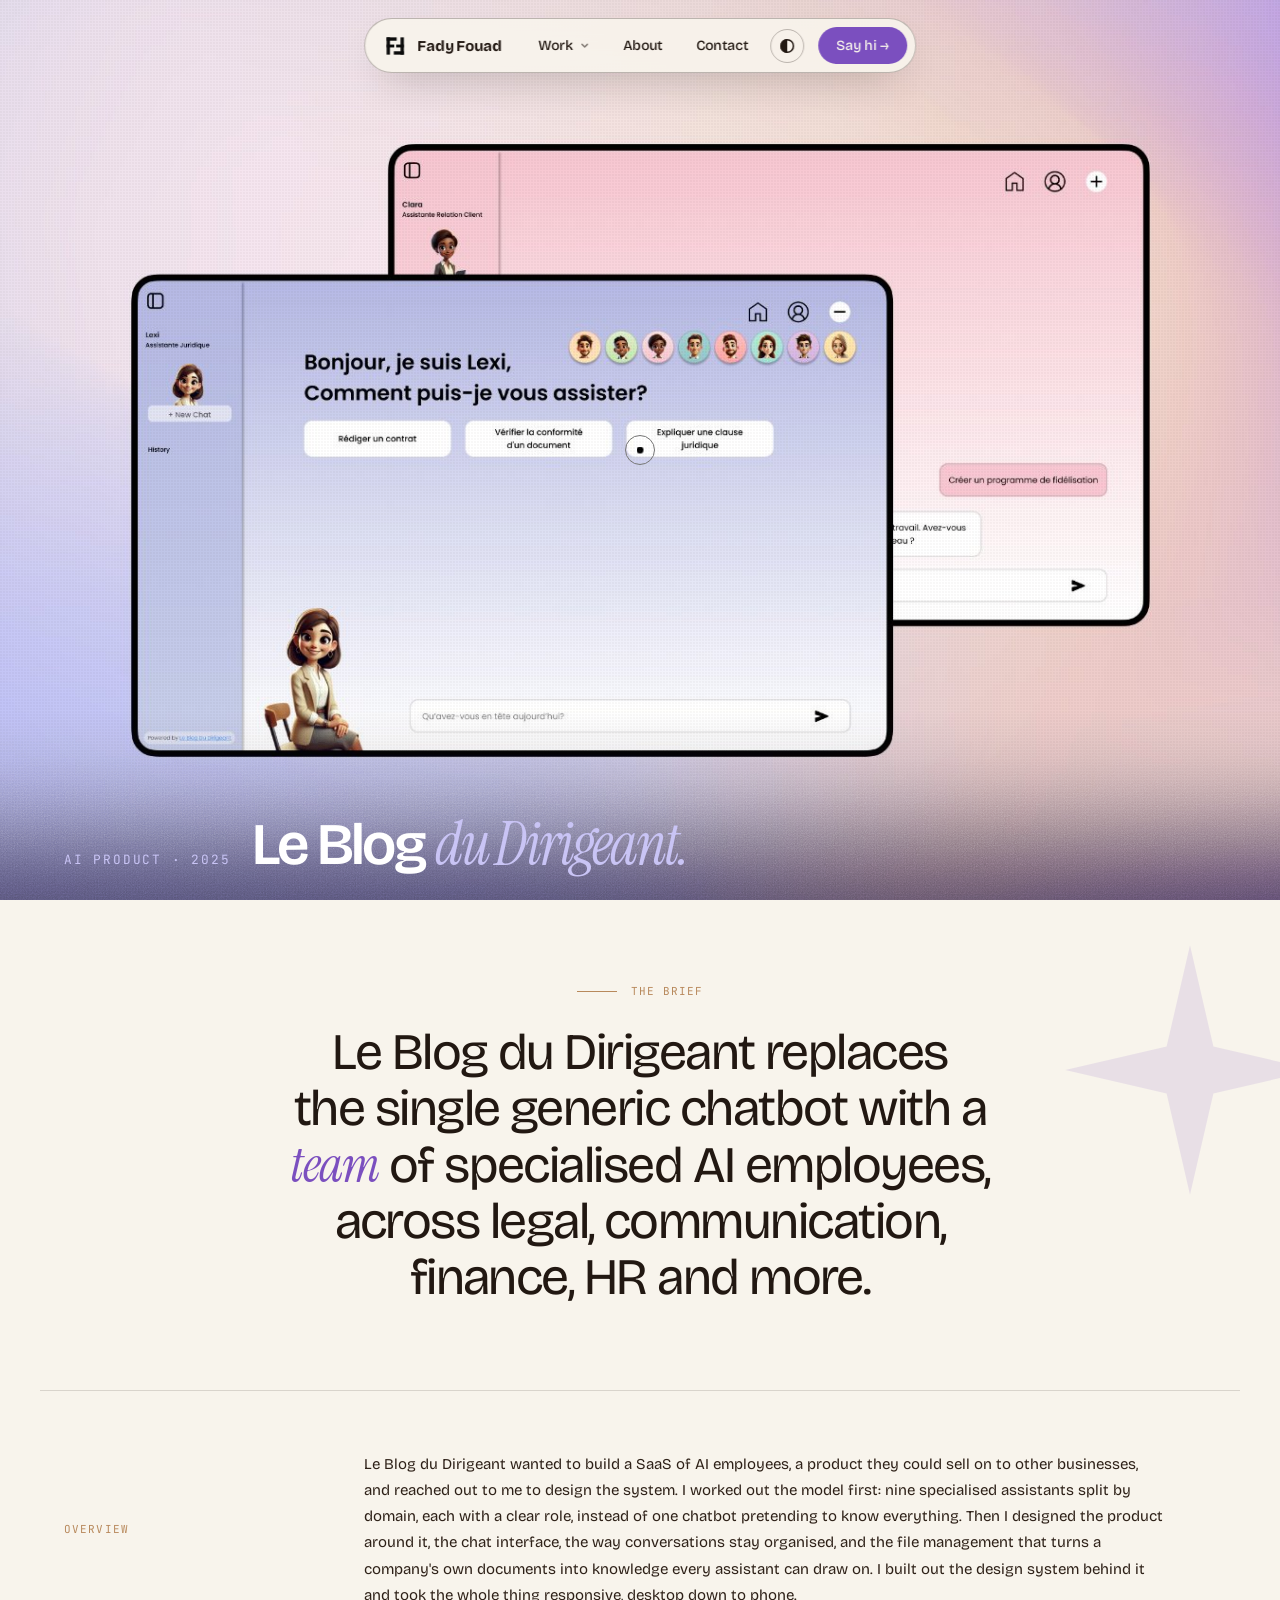
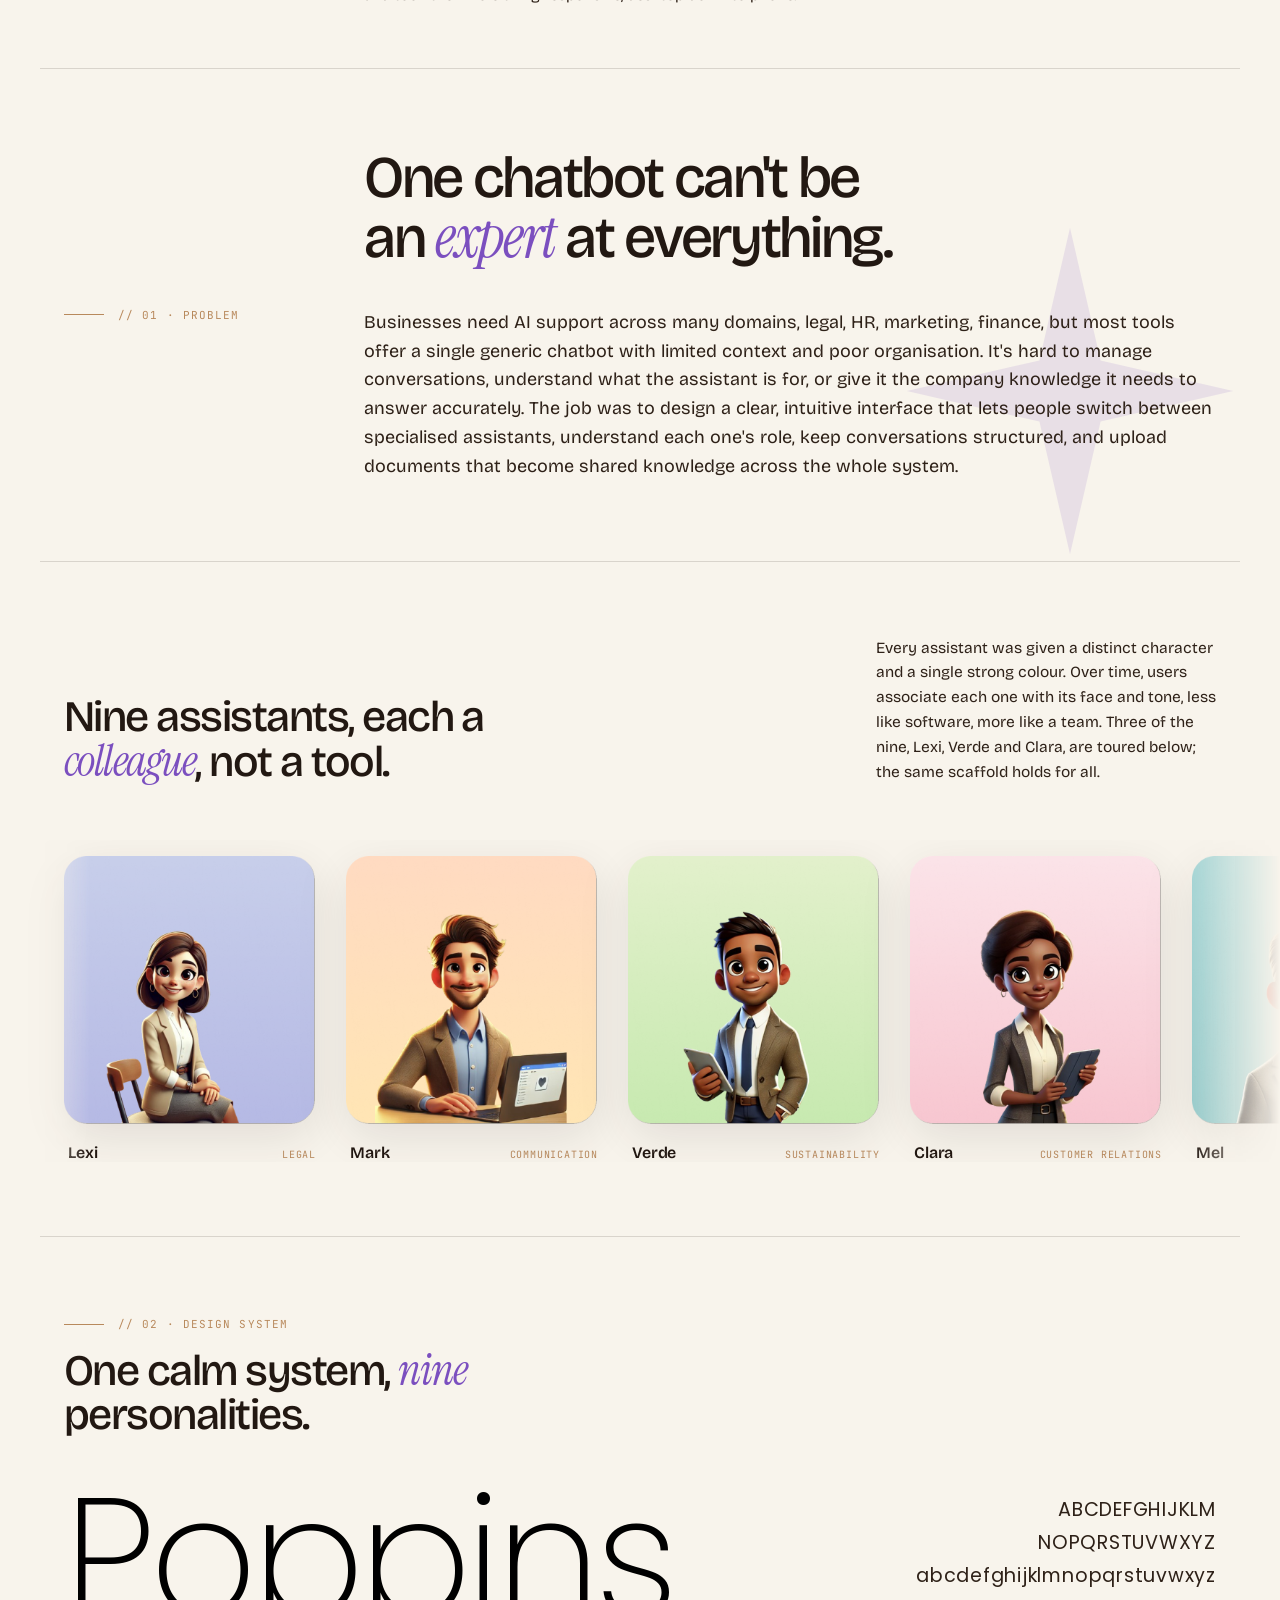
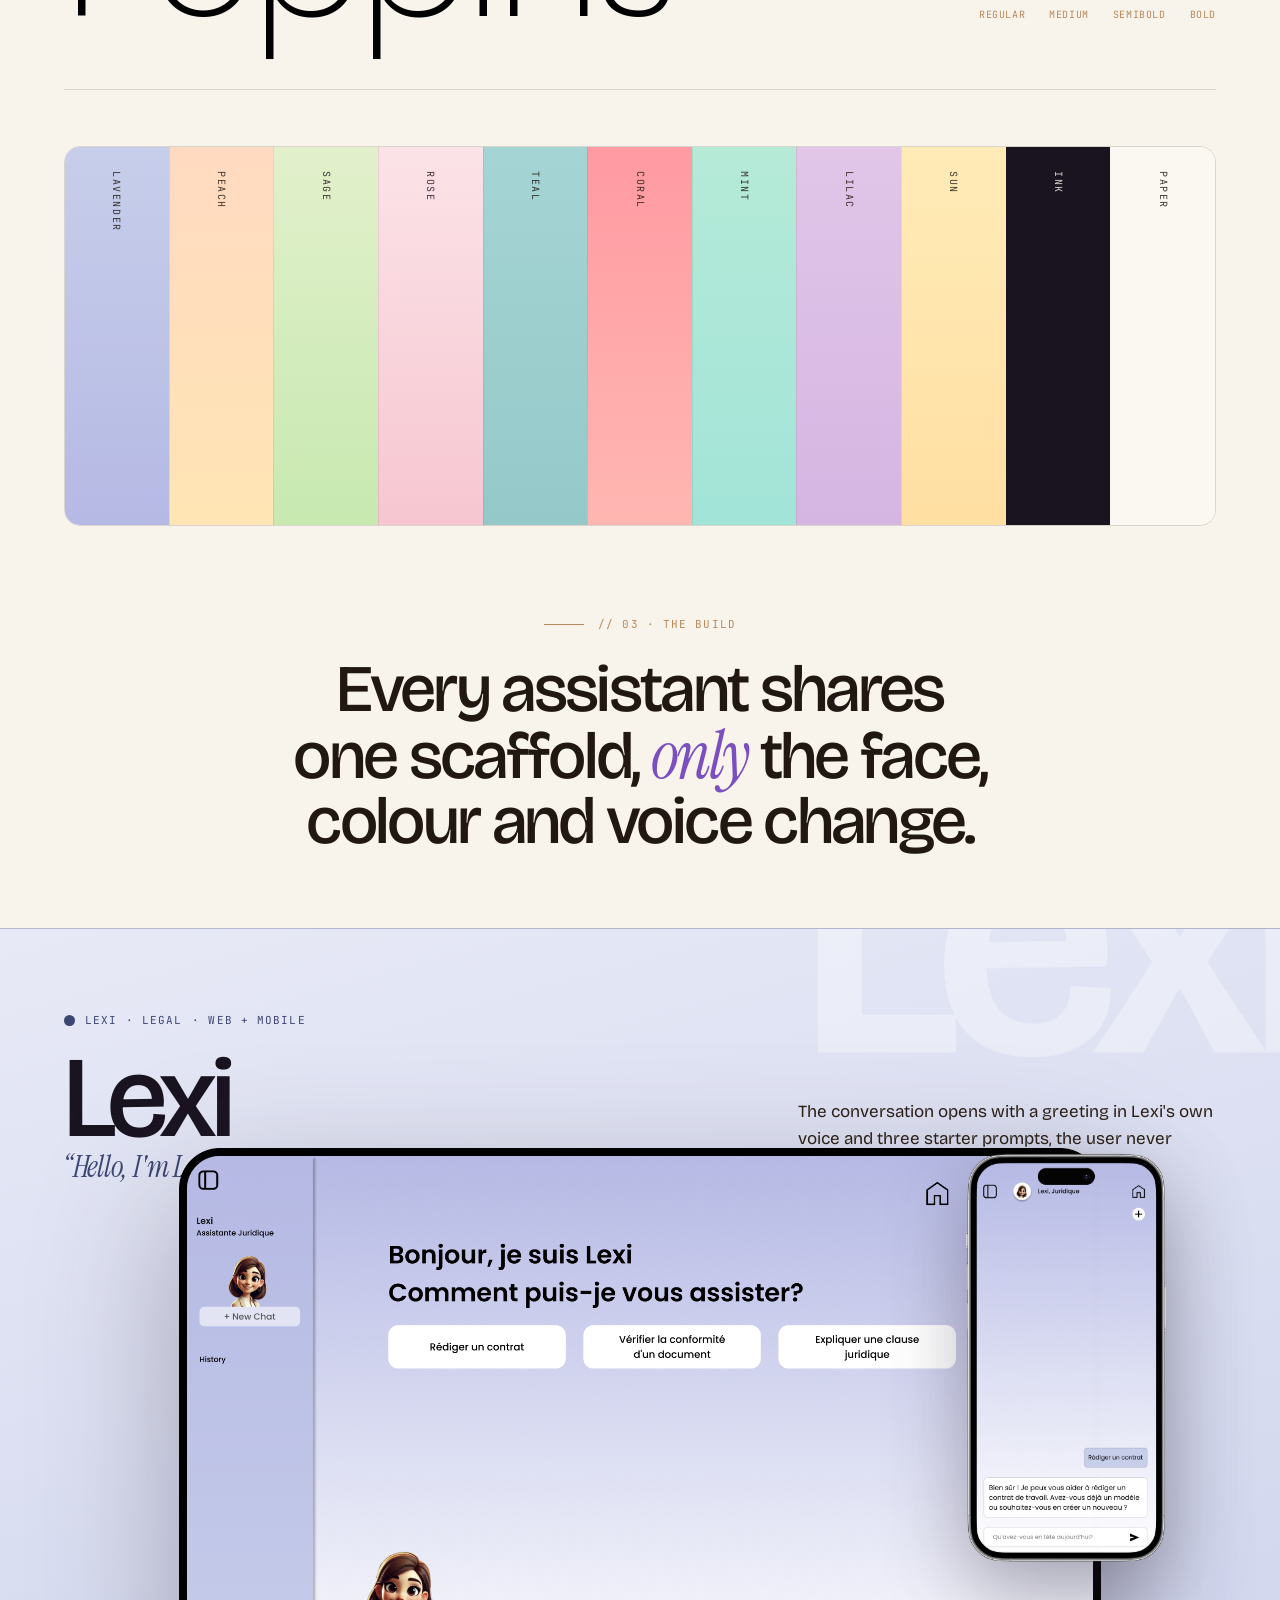
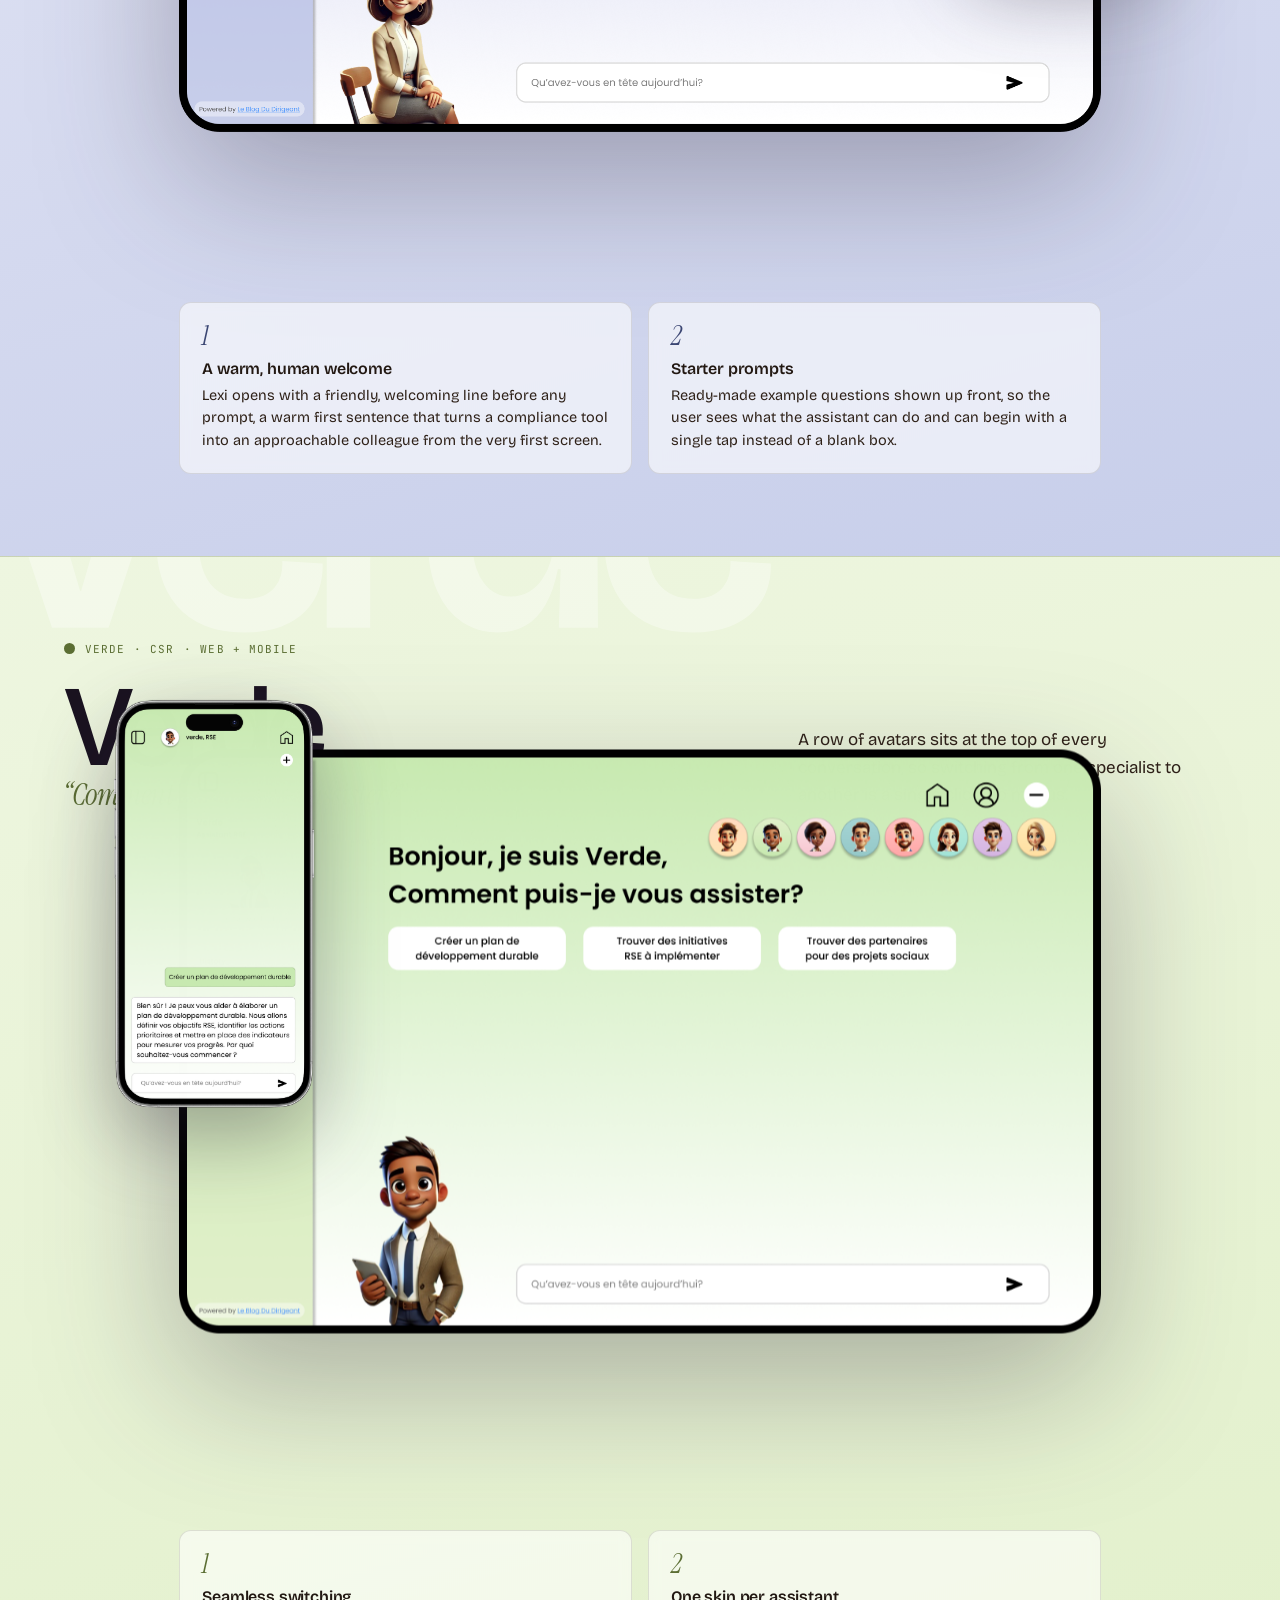
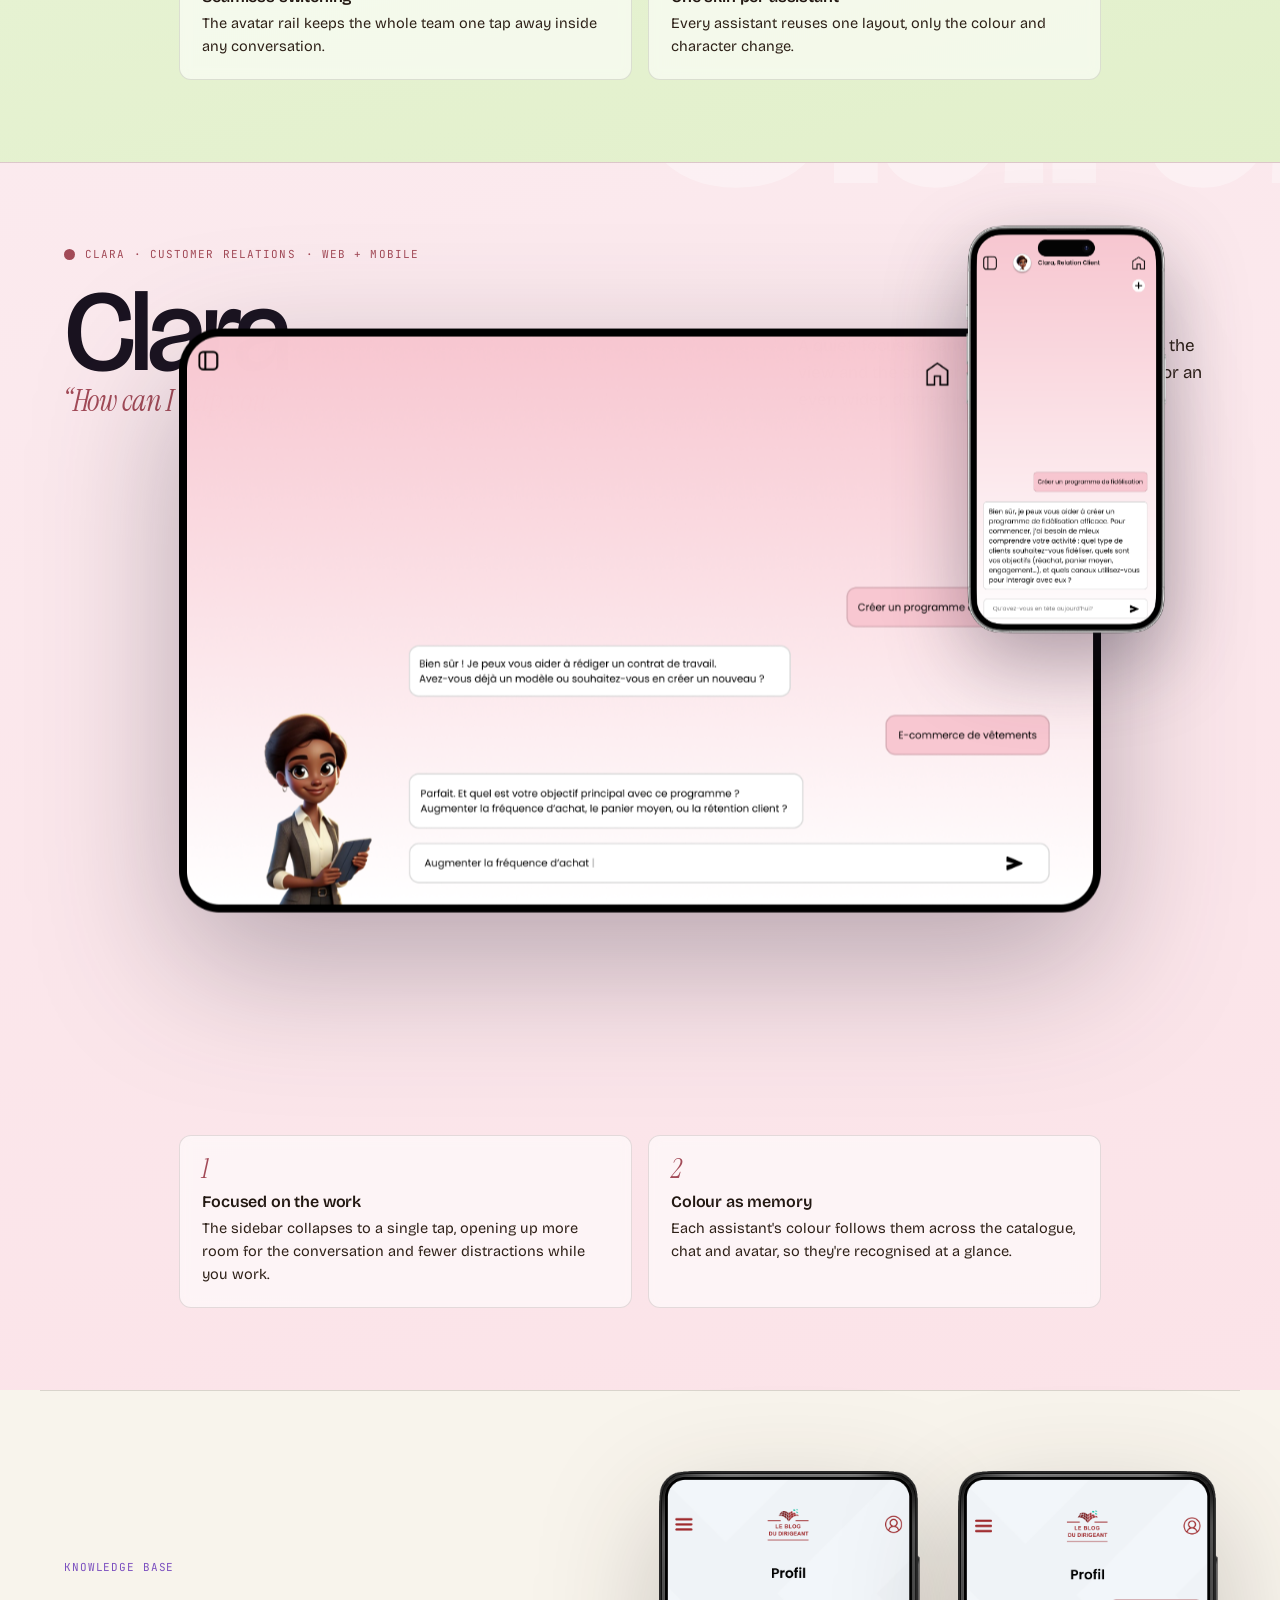
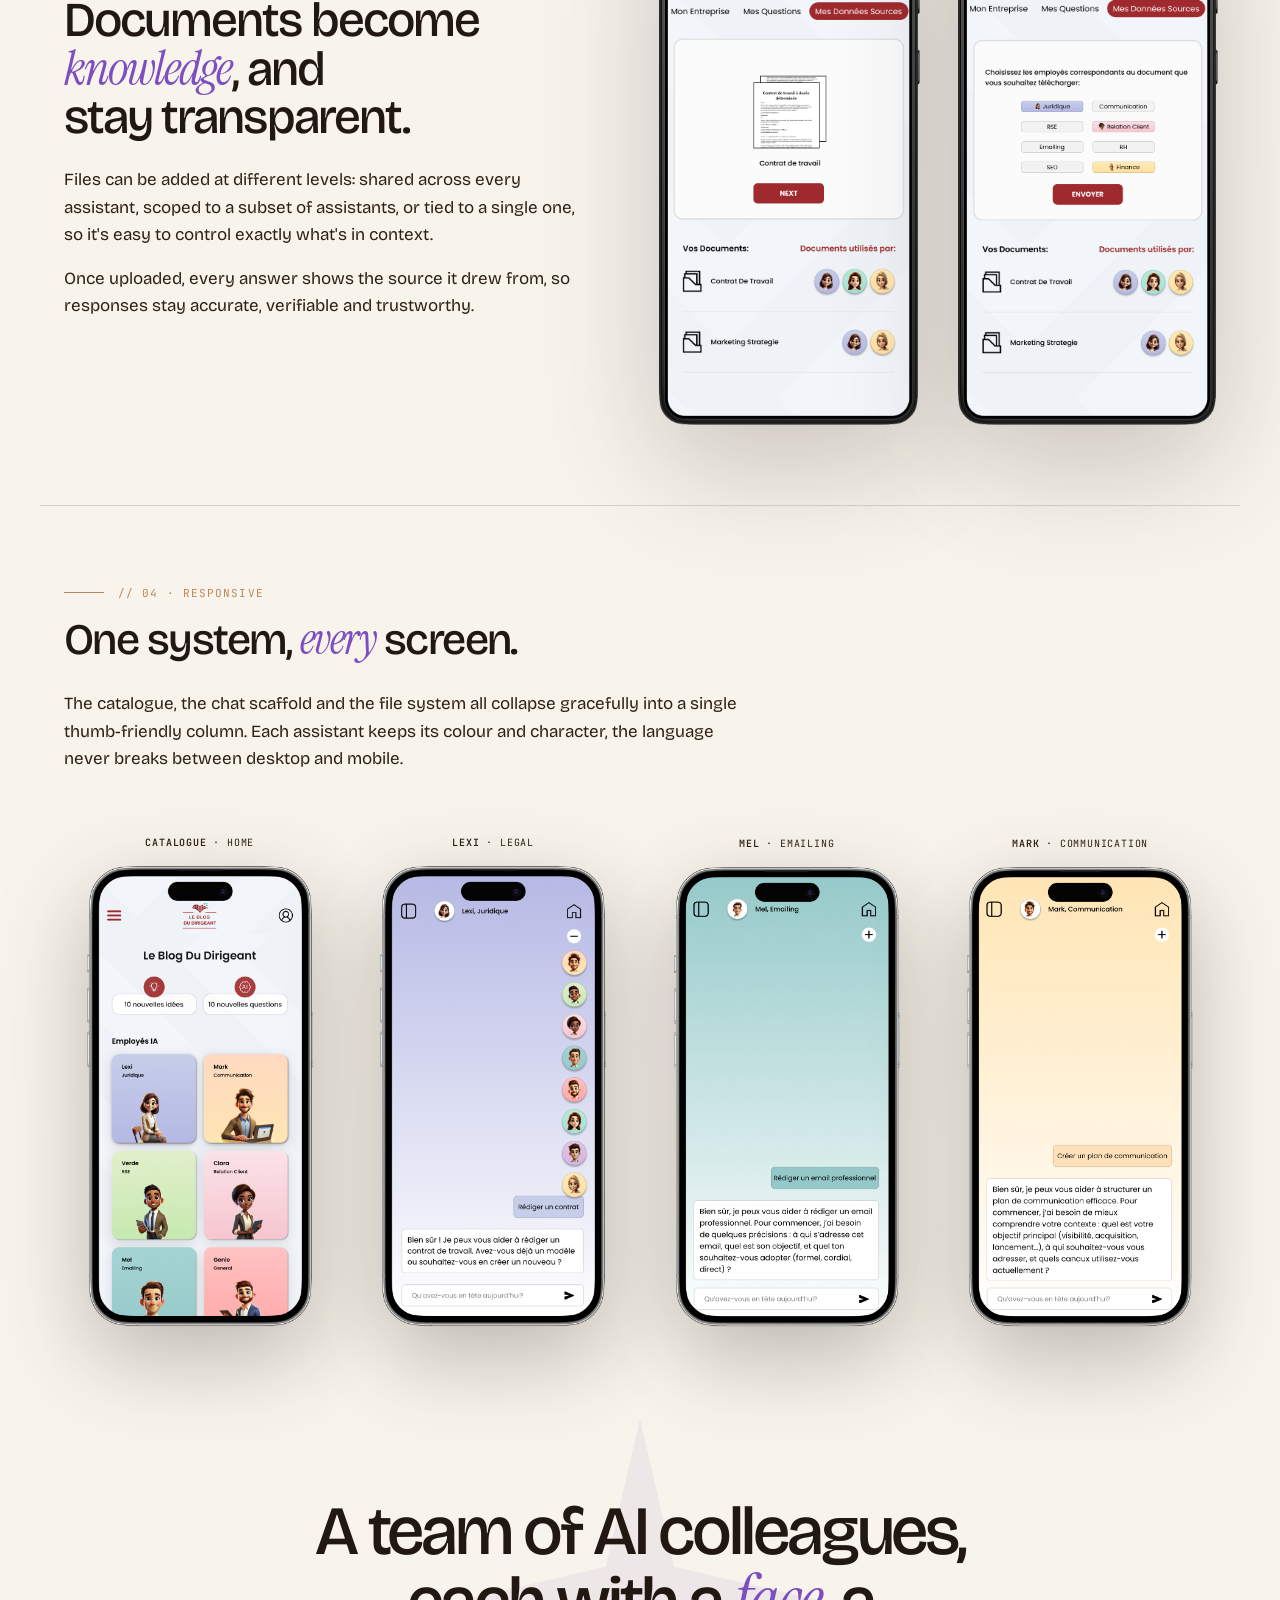
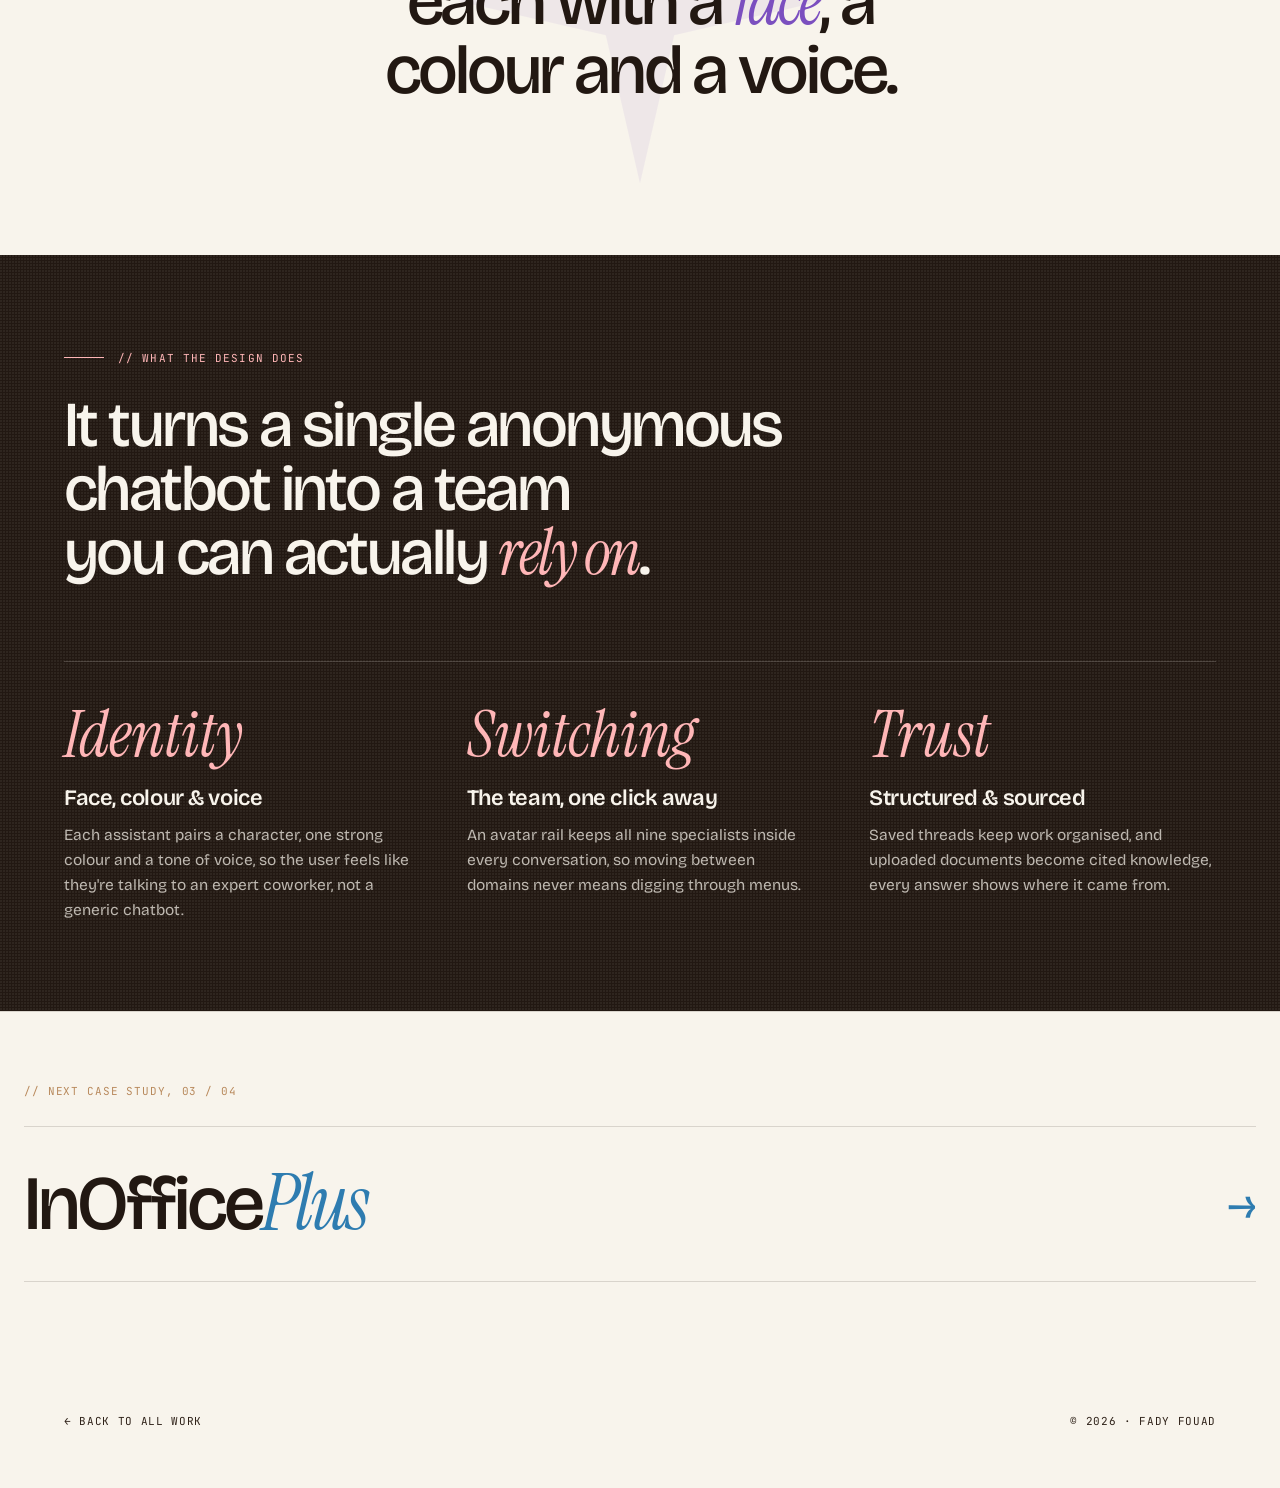
==== commit c6f76167: "Add files via upload" ====
--- a/docs/case-studies/ai-assistants.html
+++ b/docs/case-studies/ai-assistants.html
@@ -849,8 +849,8 @@
       <p class="show-desc rv d1">The conversation opens with a greeting in Lexi's own voice and three starter prompts, the user never faces a blank box.</p>
     </div>
     <div class="show-stage la rv">
-      <div class="desk" data-par="0.4"><img src="../assets/leblog/lexi-desktop-hq.jpg" alt="Lexi legal assistant, desktop chat with greeting and starter prompts" /></div>
-      <div class="ph" data-par="1.3"><img src="../assets/leblog/lexi-phone-hq.jpg" alt="Lexi, mobile chat" /></div>
+      <div class="desk" data-par="0.4"><img src="../assets/leblog/lexi-desktop-hq.png" alt="Lexi legal assistant, desktop chat with greeting and starter prompts" /></div>
+      <div class="ph" data-par="1.3"><img src="../assets/leblog/lexi-phone-hq.png" alt="Lexi, mobile chat" /></div>
     </div>
     <div class="annot">
       <div class="ann-box rv"><span class="ai">1</span><h4>A warm, human welcome</h4><p>Lexi opens with a friendly, welcoming line before any prompt, a warm first sentence that turns a compliance tool into an approachable colleague from the very first screen.</p></div>
@@ -871,8 +871,8 @@
       <p class="show-desc rv d1">A row of avatars sits at the top of every conversation, so switching from one specialist to another is a single click, no menus.</p>
     </div>
     <div class="show-stage lb rv">
-      <div class="desk" data-par="0.4"><img src="../assets/leblog/verde-desktop-hq.jpg" alt="Verde sustainability assistant, desktop chat with the avatar switcher rail" /></div>
-      <div class="ph" data-par="1.3"><img src="../assets/leblog/verde-phone-hq.jpg" alt="Verde, mobile chat" /></div>
+      <div class="desk" data-par="0.4"><img src="../assets/leblog/verde-desktop-hq.png" alt="Verde sustainability assistant, desktop chat with the avatar switcher rail" /></div>
+      <div class="ph" data-par="1.3"><img src="../assets/leblog/verde-phone-hq.png" alt="Verde, mobile chat" /></div>
     </div>
     <div class="annot">
       <div class="ann-box rv"><span class="ai">1</span><h4>Seamless switching</h4><p>The avatar rail keeps the whole team one tap away inside any conversation.</p></div>
@@ -893,8 +893,8 @@
       <p class="show-desc rv d1">A quiet, focused canvas: the character anchors the view and the sidebar collapses to a single tap for an even wider, distraction-free thread.</p>
     </div>
     <div class="show-stage la rv">
-      <div class="desk" data-par="0.4"><img src="../assets/leblog/clara-desktop-hq.jpg" alt="Clara customer-relations assistant, calm desktop conversation canvas" /></div>
-      <div class="ph" data-par="1.3"><img src="../assets/leblog/clara-phone-hq.jpg" alt="Clara, mobile chat" /></div>
+      <div class="desk" data-par="0.4"><img src="../assets/leblog/clara-desktop-hq.png" alt="Clara customer-relations assistant, calm desktop conversation canvas" /></div>
+      <div class="ph" data-par="1.3"><img src="../assets/leblog/clara-phone-hq.png" alt="Clara, mobile chat" /></div>
     </div>
     <div class="annot">
       <div class="ann-box rv"><span class="ai">1</span><h4>Focused on the work</h4><p>The sidebar collapses to a single tap, opening up more room for the conversation and fewer distractions while you work.</p></div>
@@ -913,8 +913,8 @@
       <p>Once uploaded, every answer shows the source it drew from, so responses stay accurate, verifiable and trustworthy.</p>
     </div>
     <div class="files-plate rv d1">
-      <img src="../assets/leblog/files-phone-hq2-clean.jpg" alt="File management, document upload flow on mobile" />
-      <img src="../assets/leblog/files-phone-hq1-clean.jpg" alt="File management, per-assistant document access on mobile" />
+      <img src="../assets/leblog/files-phone-hq2-clean.png" alt="File management, document upload flow on mobile" />
+      <img src="../assets/leblog/files-phone-hq1-clean.png" alt="File management, per-assistant document access on mobile" />
     </div>
   </div>
 </section>
@@ -928,10 +928,10 @@
   <p class="resp-lead rv">The catalogue, the chat scaffold and the file system all collapse gracefully into a single thumb-friendly column. Each assistant keeps its colour and character, the language never breaks between desktop and mobile.</p>
   <div class="swipe-hint" aria-hidden="true"><span>Swipe to explore</span> <span class="sh-ar">→</span></div>
   <div class="phone-band">
-    <div class="phone-cell pc-home rv" style="--cw:linear-gradient(165deg,#EFEAF7,#E1D8F0);--ct:var(--rust-deep);"><div class="cap"><b>Catalogue</b><span>Home</span></div><div class="ph-shot"><img src="../assets/leblog/home-phone-hq.jpg" alt="Assistant catalogue on mobile" /></div></div>
-    <div class="phone-cell pc-lexi rv d1" style="--cw:linear-gradient(165deg,var(--lexi-wash),var(--lexi));--ct:var(--lexi-ink);"><div class="cap"><b>Lexi</b><span>Legal</span></div><div class="ph-shot"><img src="../assets/leblog/resp-lexi-hq.jpg" alt="Lexi legal assistant on mobile" /></div></div>
-    <div class="phone-cell pc-mel rv d2" style="--cw:linear-gradient(165deg,var(--mel-wash),var(--mel));--ct:var(--mel-ink);"><div class="cap"><b>Mel</b><span>Emailing</span></div><div class="ph-shot"><img src="../assets/leblog/resp-mel-hq.jpg" alt="Mel emailing assistant on mobile" /></div></div>
-    <div class="phone-cell pc-mark rv d3" style="--cw:linear-gradient(165deg,var(--mark-wash),var(--mark));--ct:var(--mark-ink);"><div class="cap"><b>Mark</b><span>Communication</span></div><div class="ph-shot"><img src="../assets/leblog/resp-mark-hq.jpg" alt="Mark communication assistant on mobile" /></div></div>
+    <div class="phone-cell pc-home rv" style="--cw:linear-gradient(165deg,#EFEAF7,#E1D8F0);--ct:var(--rust-deep);"><div class="cap"><b>Catalogue</b><span>Home</span></div><div class="ph-shot"><img src="../assets/leblog/home-phone-hq.png" alt="Assistant catalogue on mobile" /></div></div>
+    <div class="phone-cell pc-lexi rv d1" style="--cw:linear-gradient(165deg,var(--lexi-wash),var(--lexi));--ct:var(--lexi-ink);"><div class="cap"><b>Lexi</b><span>Legal</span></div><div class="ph-shot"><img src="../assets/leblog/resp-lexi-hq.png" alt="Lexi legal assistant on mobile" /></div></div>
+    <div class="phone-cell pc-mel rv d2" style="--cw:linear-gradient(165deg,var(--mel-wash),var(--mel));--ct:var(--mel-ink);"><div class="cap"><b>Mel</b><span>Emailing</span></div><div class="ph-shot"><img src="../assets/leblog/resp-mel-hq.png" alt="Mel emailing assistant on mobile" /></div></div>
+    <div class="phone-cell pc-mark rv d3" style="--cw:linear-gradient(165deg,var(--mark-wash),var(--mark));--ct:var(--mark-ink);"><div class="cap"><b>Mark</b><span>Communication</span></div><div class="ph-shot"><img src="../assets/leblog/resp-mark-hq.png" alt="Mark communication assistant on mobile" /></div></div>
   </div>
   <div class="swipe-dots" aria-hidden="true"><i></i><i></i><i></i><i></i></div>
 </section>
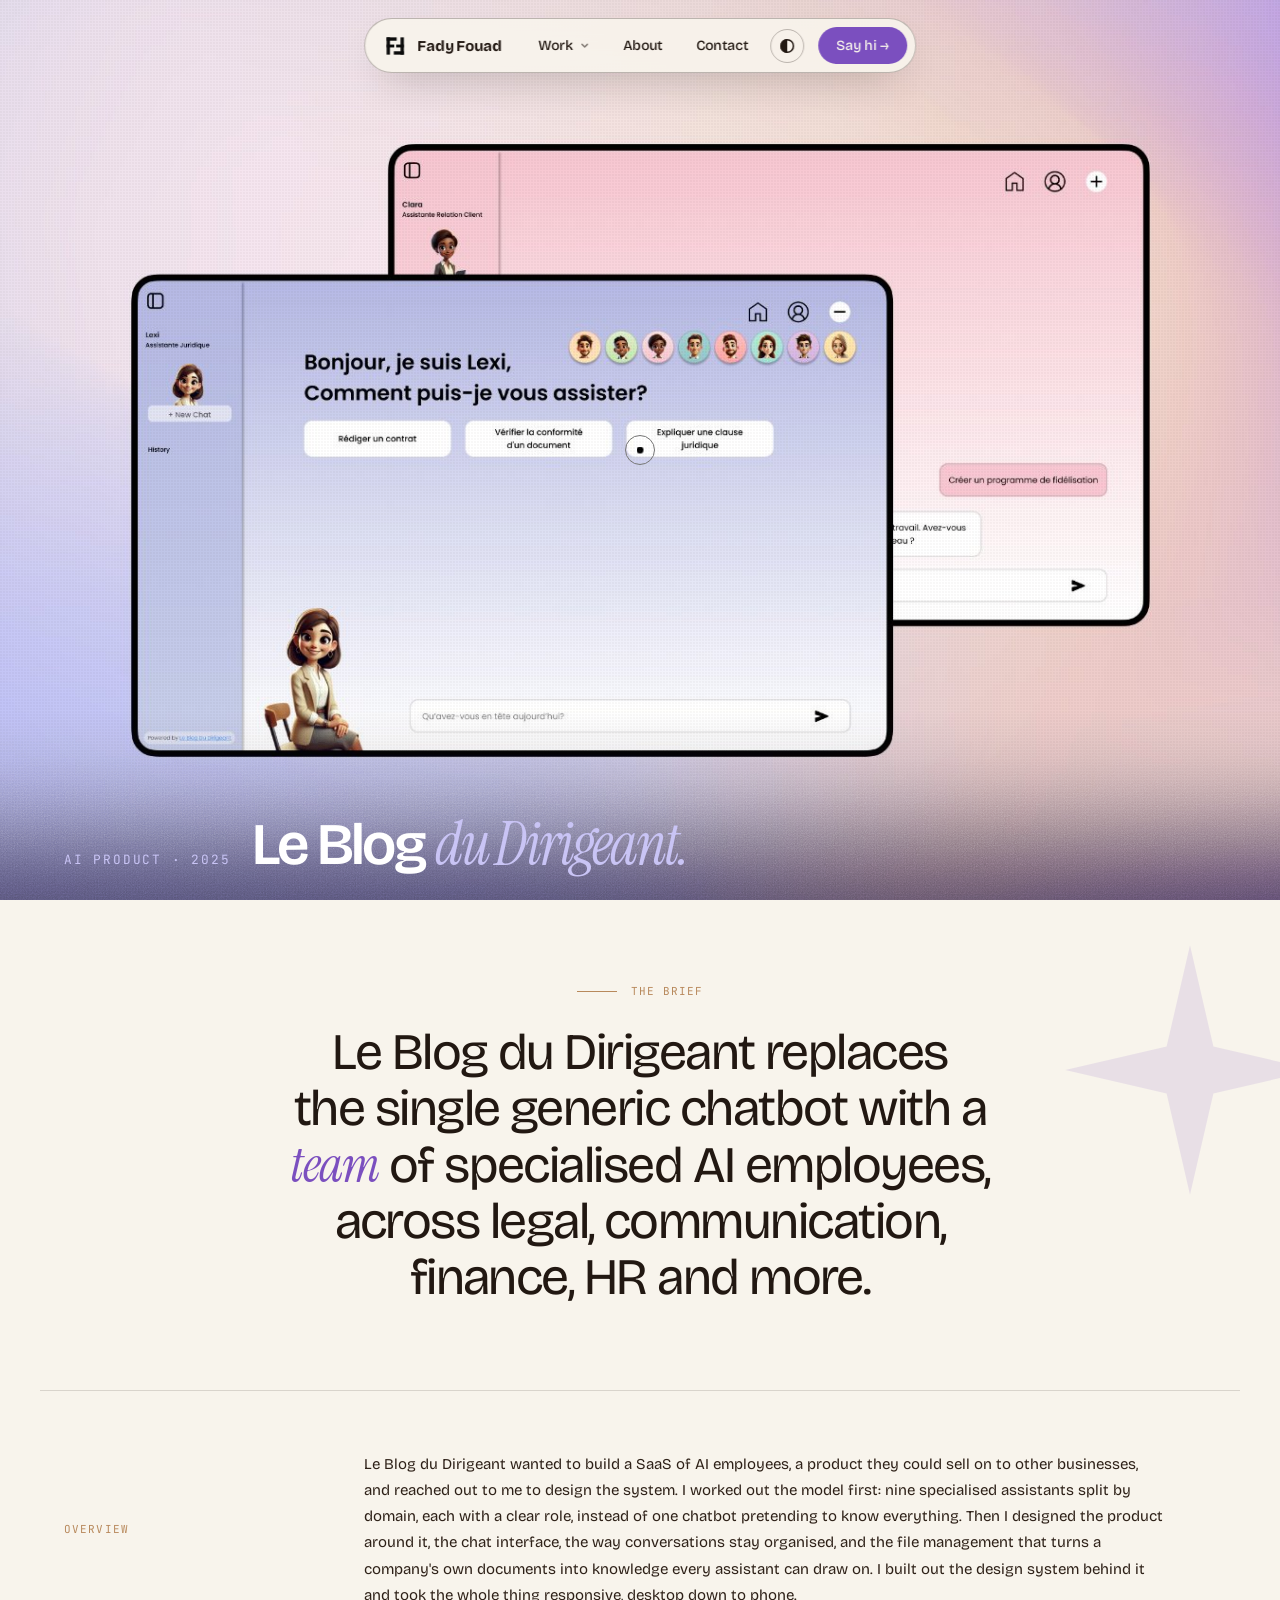
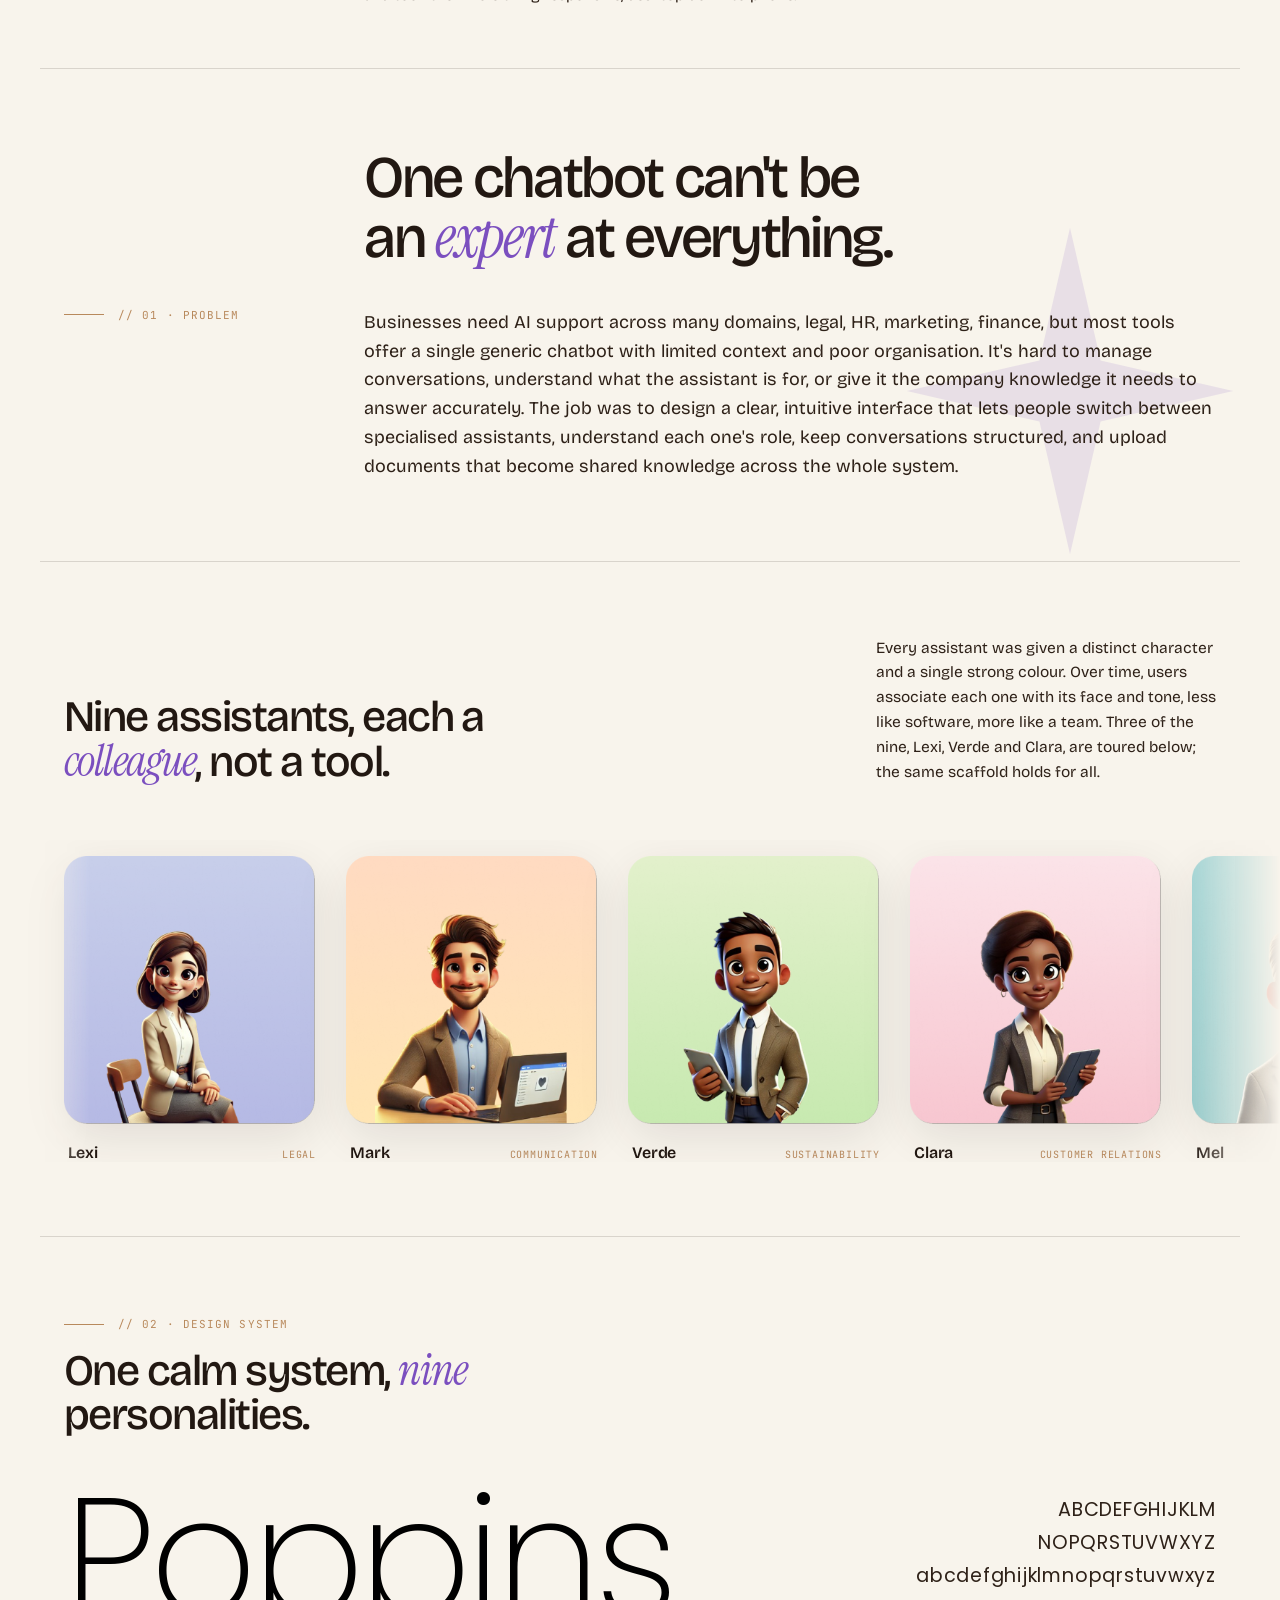
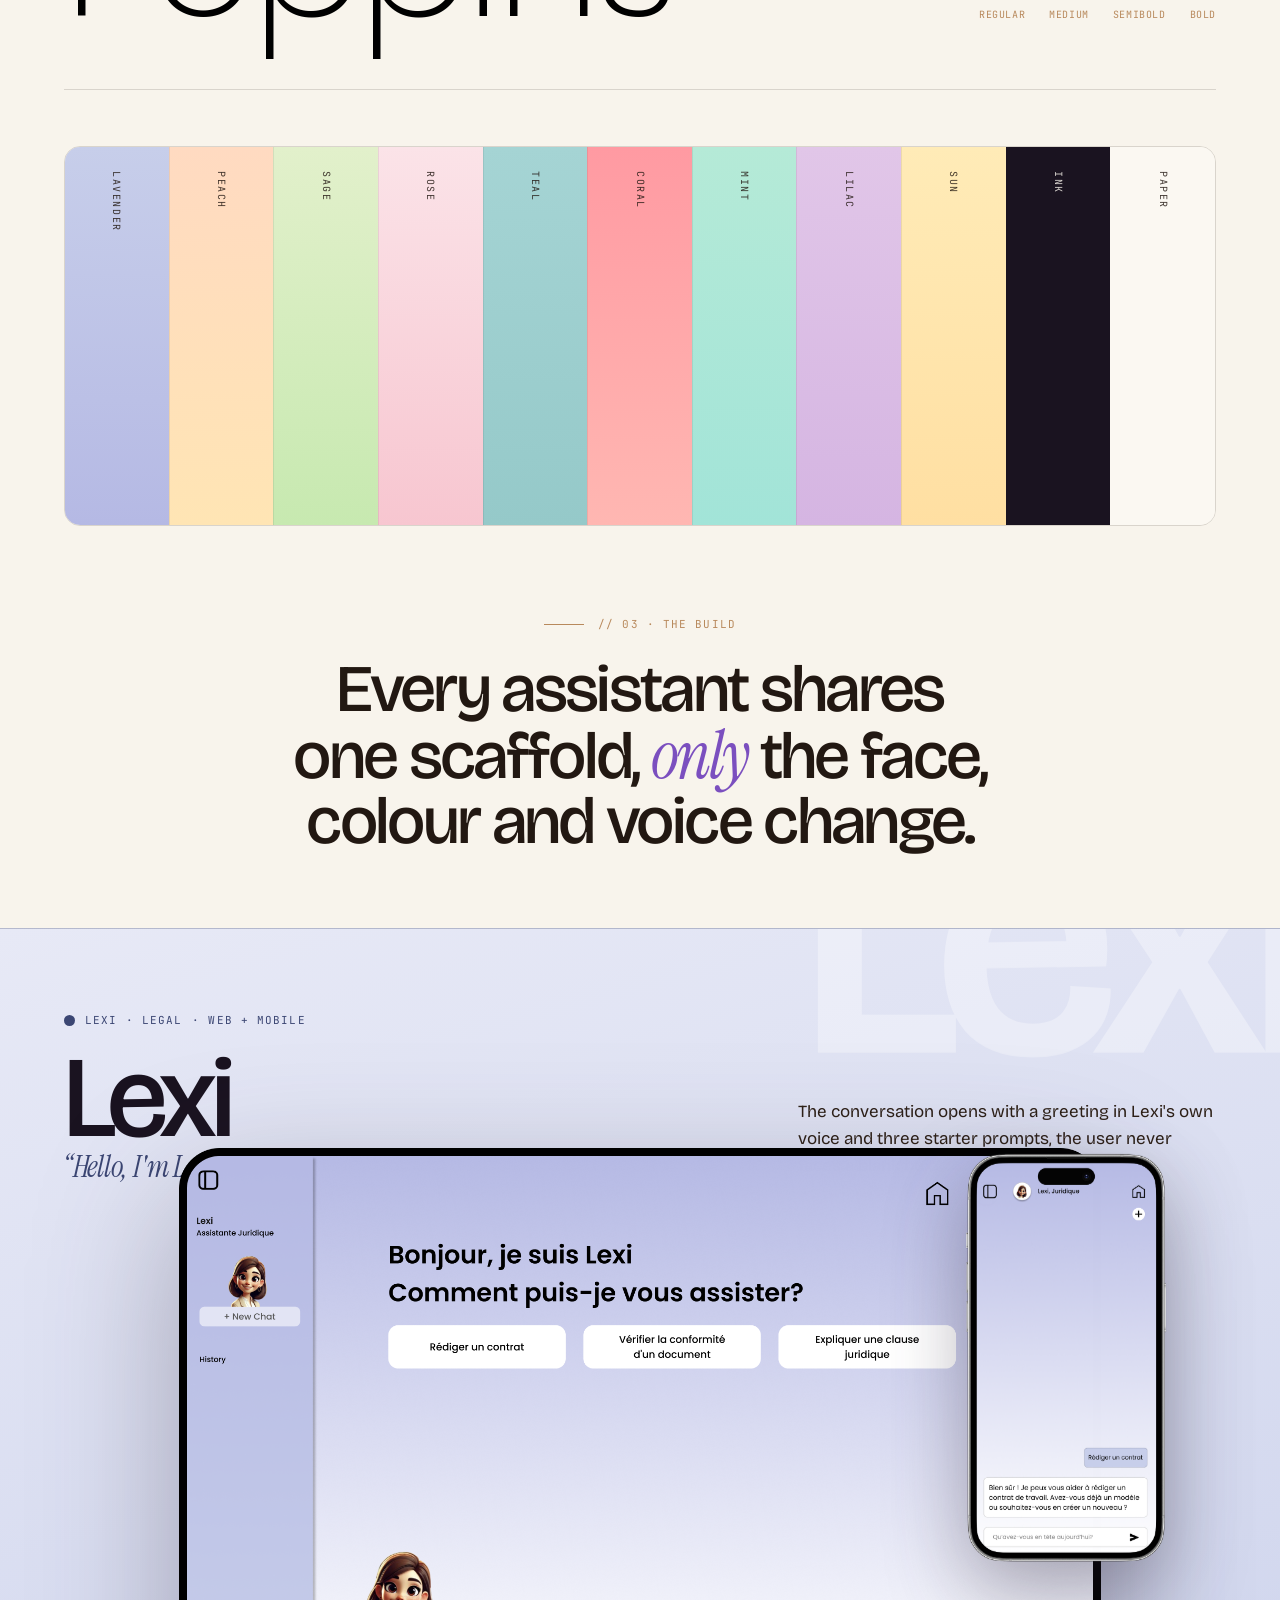
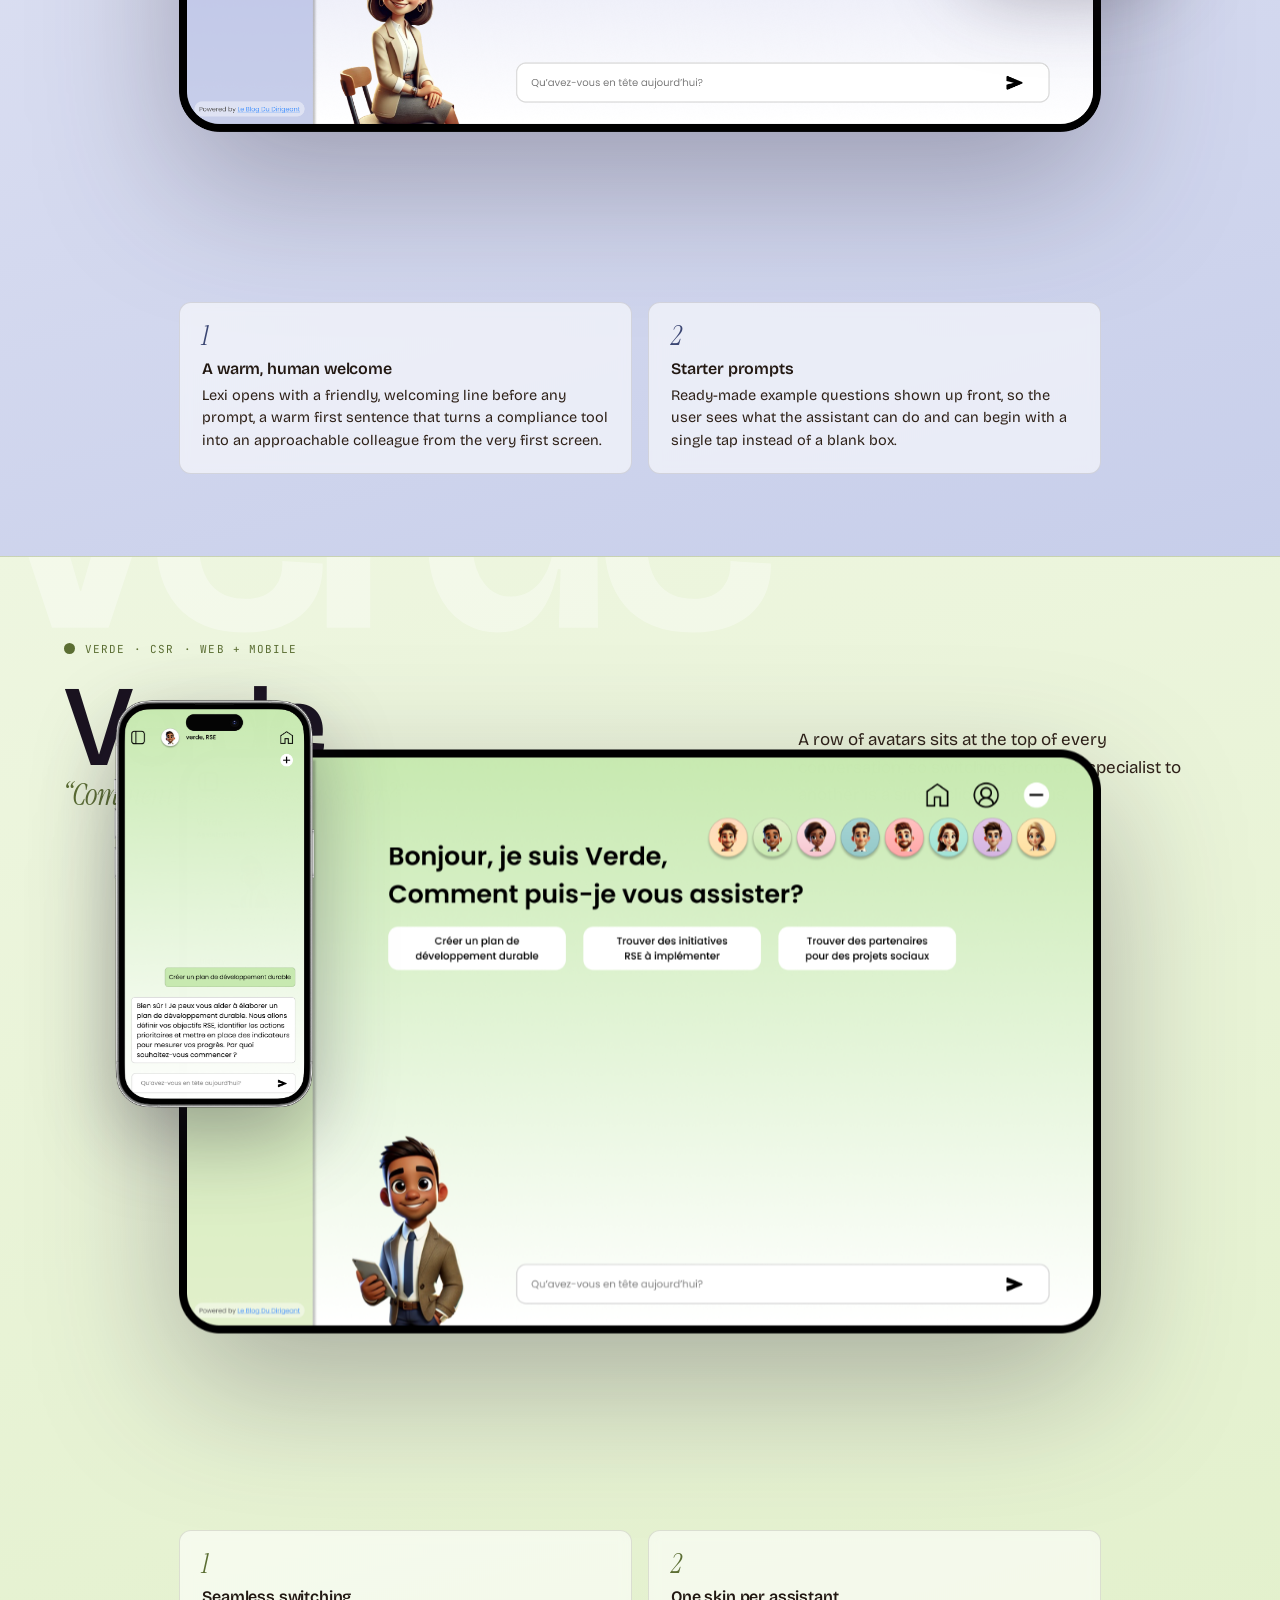
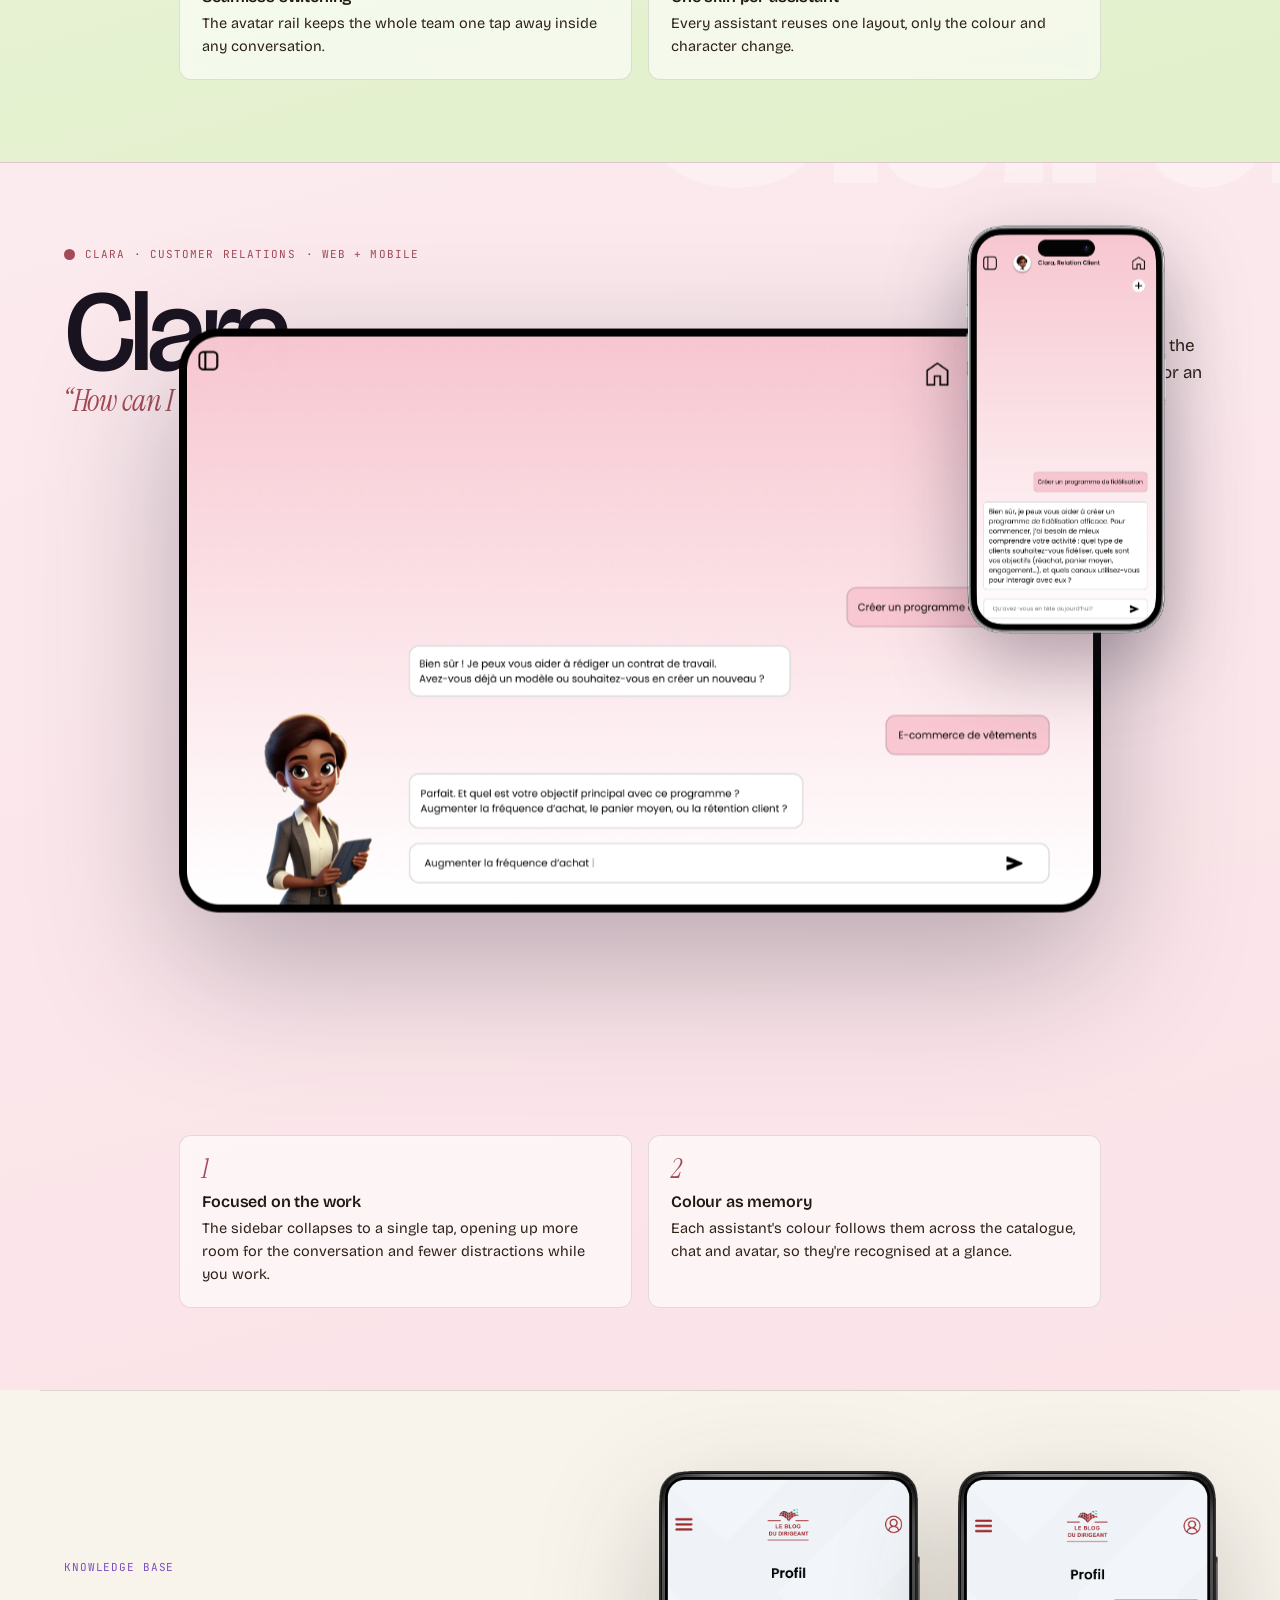
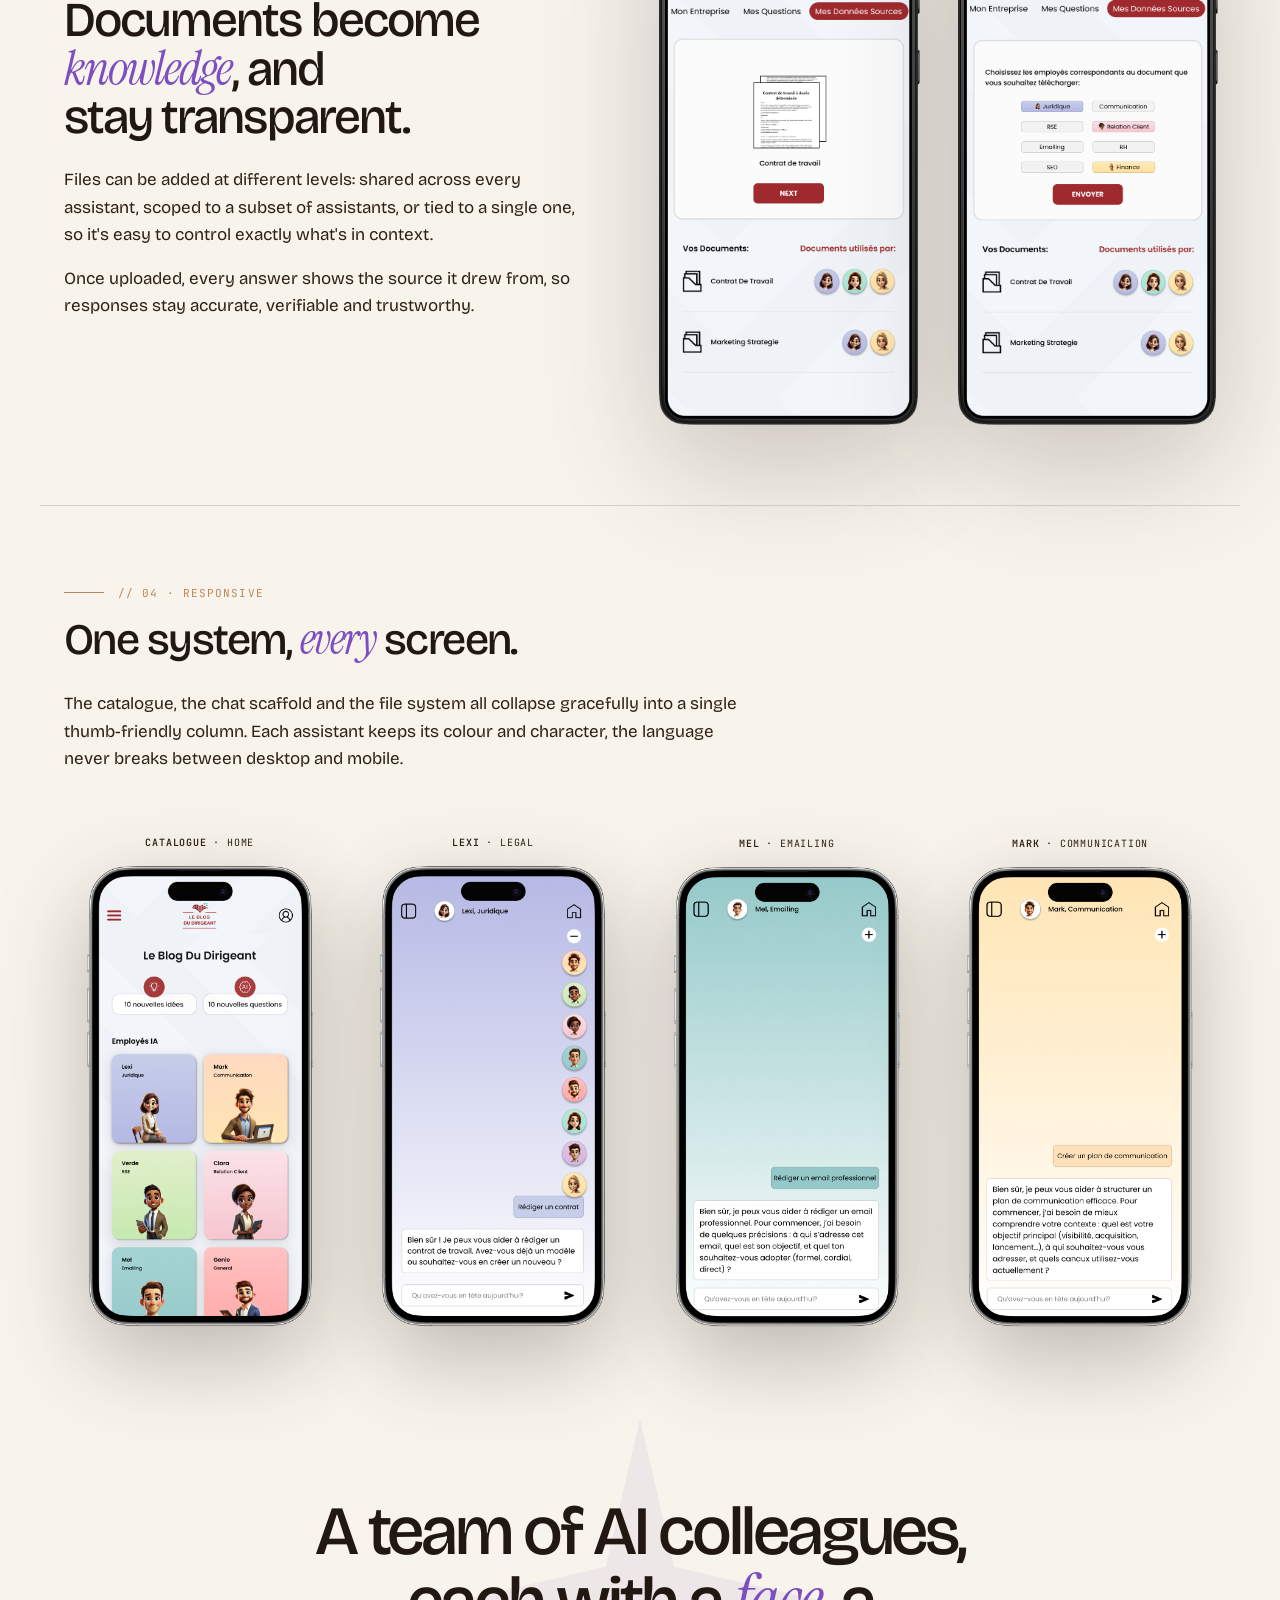
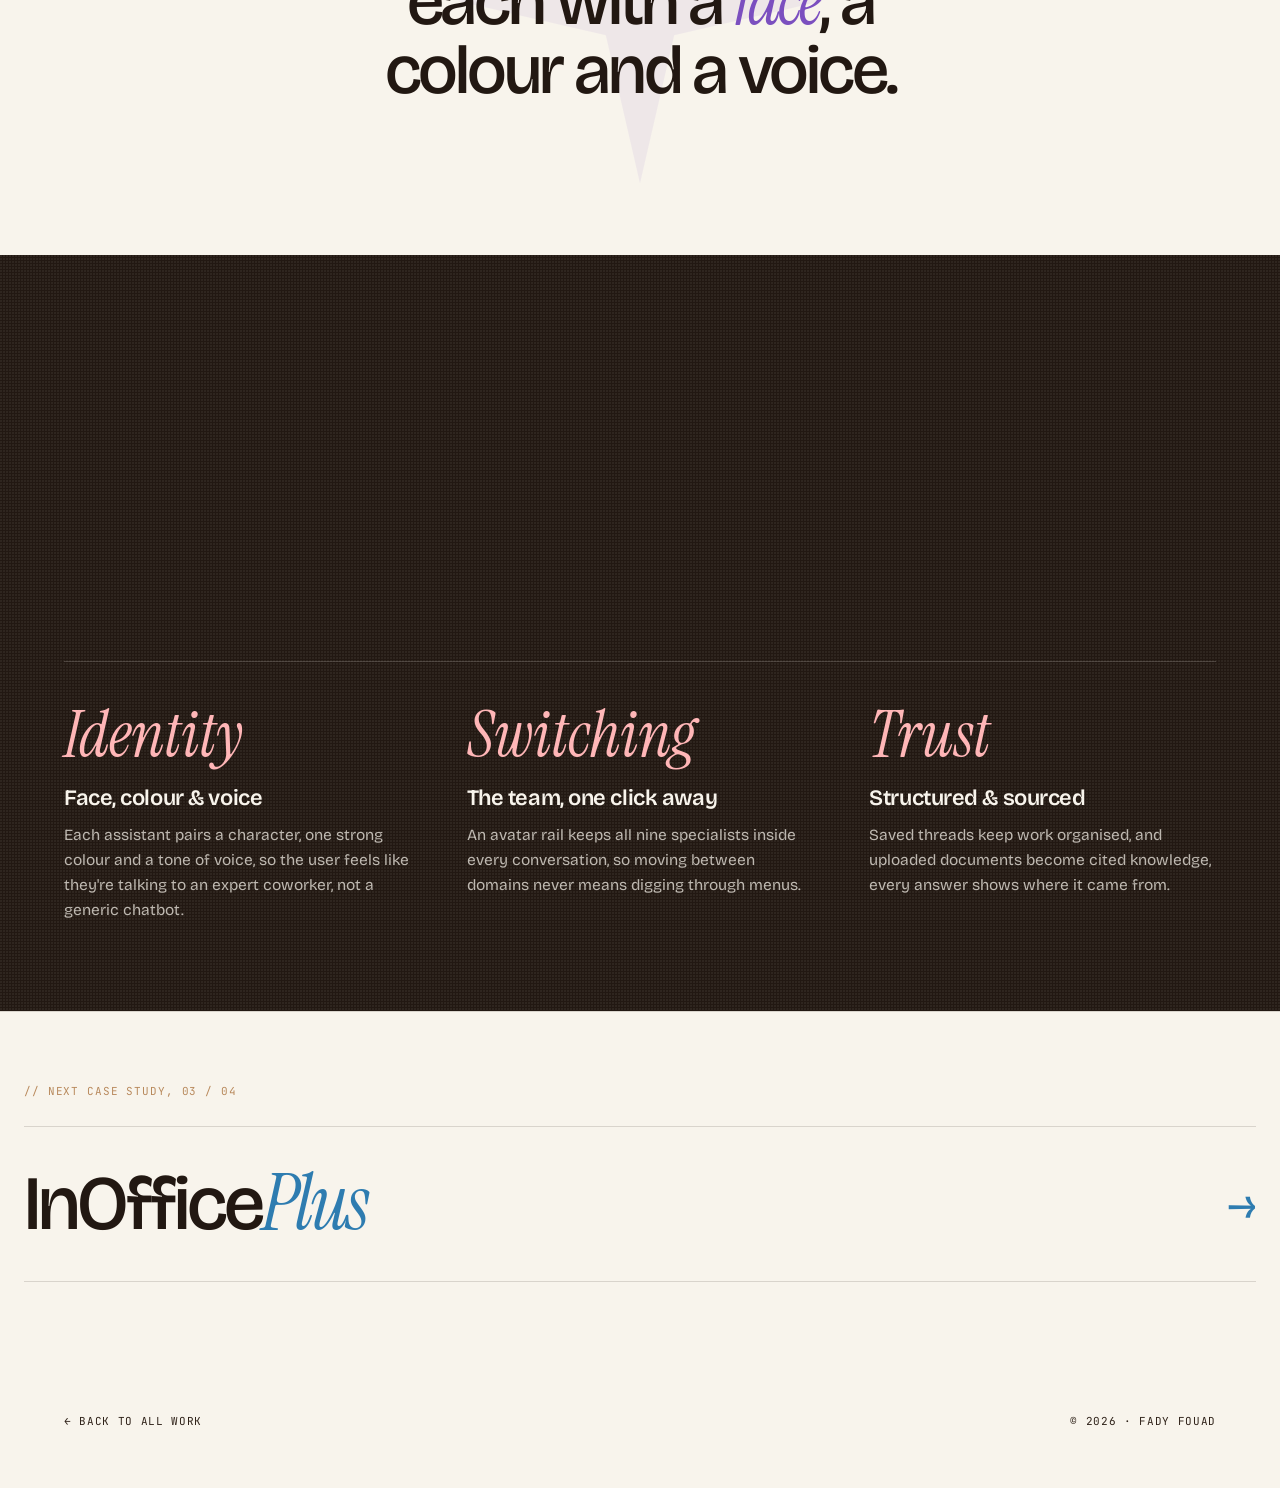
==== commit 8ef36d8f: "Add files via upload" ====
--- a/docs/case-studies/ai-assistants.html
+++ b/docs/case-studies/ai-assistants.html
@@ -1,6 +1,7 @@
 <!doctype html>
 <html lang="en">
 <head>
+<link rel="icon" href="../favicon.svg" type="image/svg+xml" />
 <meta charset="utf-8" />
 <meta name="viewport" content="width=device-width, initial-scale=1" />
 <title>Le Blog du Dirigeant · Case Study · Fady Fouad</title>
@@ -734,7 +735,7 @@
 </style>
 <!-- ===================== HERO ===================== -->
 <section class="cvh" data-screen-label="01 Hero" style="--cva:#C9C4F5;--cvd:#1A1230">
-  <img class="cvh-img" src="../uploads/bloggg.jpg" alt="Le Blog du Dirigeant, AI employees app" />
+  <picture><source media="(max-width:860px)" srcset="../assets/leblog-cover-mobile.png" /><img class="cvh-img" src="../uploads/bloggg.jpg" alt="Le Blog du Dirigeant, AI employees app" /></picture>
   <div class="cvh-bar">
     <div class="cvh-l"><span class="cvh-tag">AI Product · 2025</span><h1 class="cvh-title">Le Blog <em>du Dirigeant.</em></h1></div>
   </div>
@@ -1038,5 +1039,19 @@
 <script src="../assets/cursor.js"></script>
 <script>(function(){var b=document.getElementById('mmWork'),s=document.getElementById('mmSub');if(!b||!s)return;b.addEventListener('click',function(){var o=!s.classList.contains('open');s.classList.toggle('open',o);b.setAttribute('aria-expanded',String(o))})})();</script>
 <script src="../assets/screen-scroll.js"></script>
+
+<style>/* mobile menu, match landing page */
+.mobile-menu{justify-content:center;padding:0 34px;overflow-y:auto}
+.mobile-menu.has-open{justify-content:flex-start;padding-top:96px;padding-bottom:96px}
+.mobile-menu{--pc-ink:#65788F;--rust:#65788F}
+body.dark .mobile-menu{--pc-ink:#8FA1B8;--rust:#8FA1B8}
+.mobile-menu-foot{position:absolute;left:34px;bottom:40px;margin-top:0;font-family:'JetBrains Mono',monospace;font-size:11px;letter-spacing:.08em;text-transform:uppercase;color:var(--rust)}
+.mobile-menu .mm-sub a.here .t,.mobile-menu .mm-sub a.all .t,.mobile-menu .mm-sub a.all .idx{color:var(--pc-ink)}
+.mobile-menu a .idx,.mm-work .idx{color:#65788F}
+body.dark .mobile-menu a .idx,body.dark .mm-work .idx{color:#8FA1B8}
+
+</style>
+<script>(function(){var m=document.getElementById('mobileMenu'),b=document.getElementById('mmWork');if(!m||!b)return;
+b.addEventListener('click',function(){setTimeout(function(){m.classList.toggle('has-open',b.getAttribute('aria-expanded')==='true');},0);});})();</script>
 </body>
 </html>
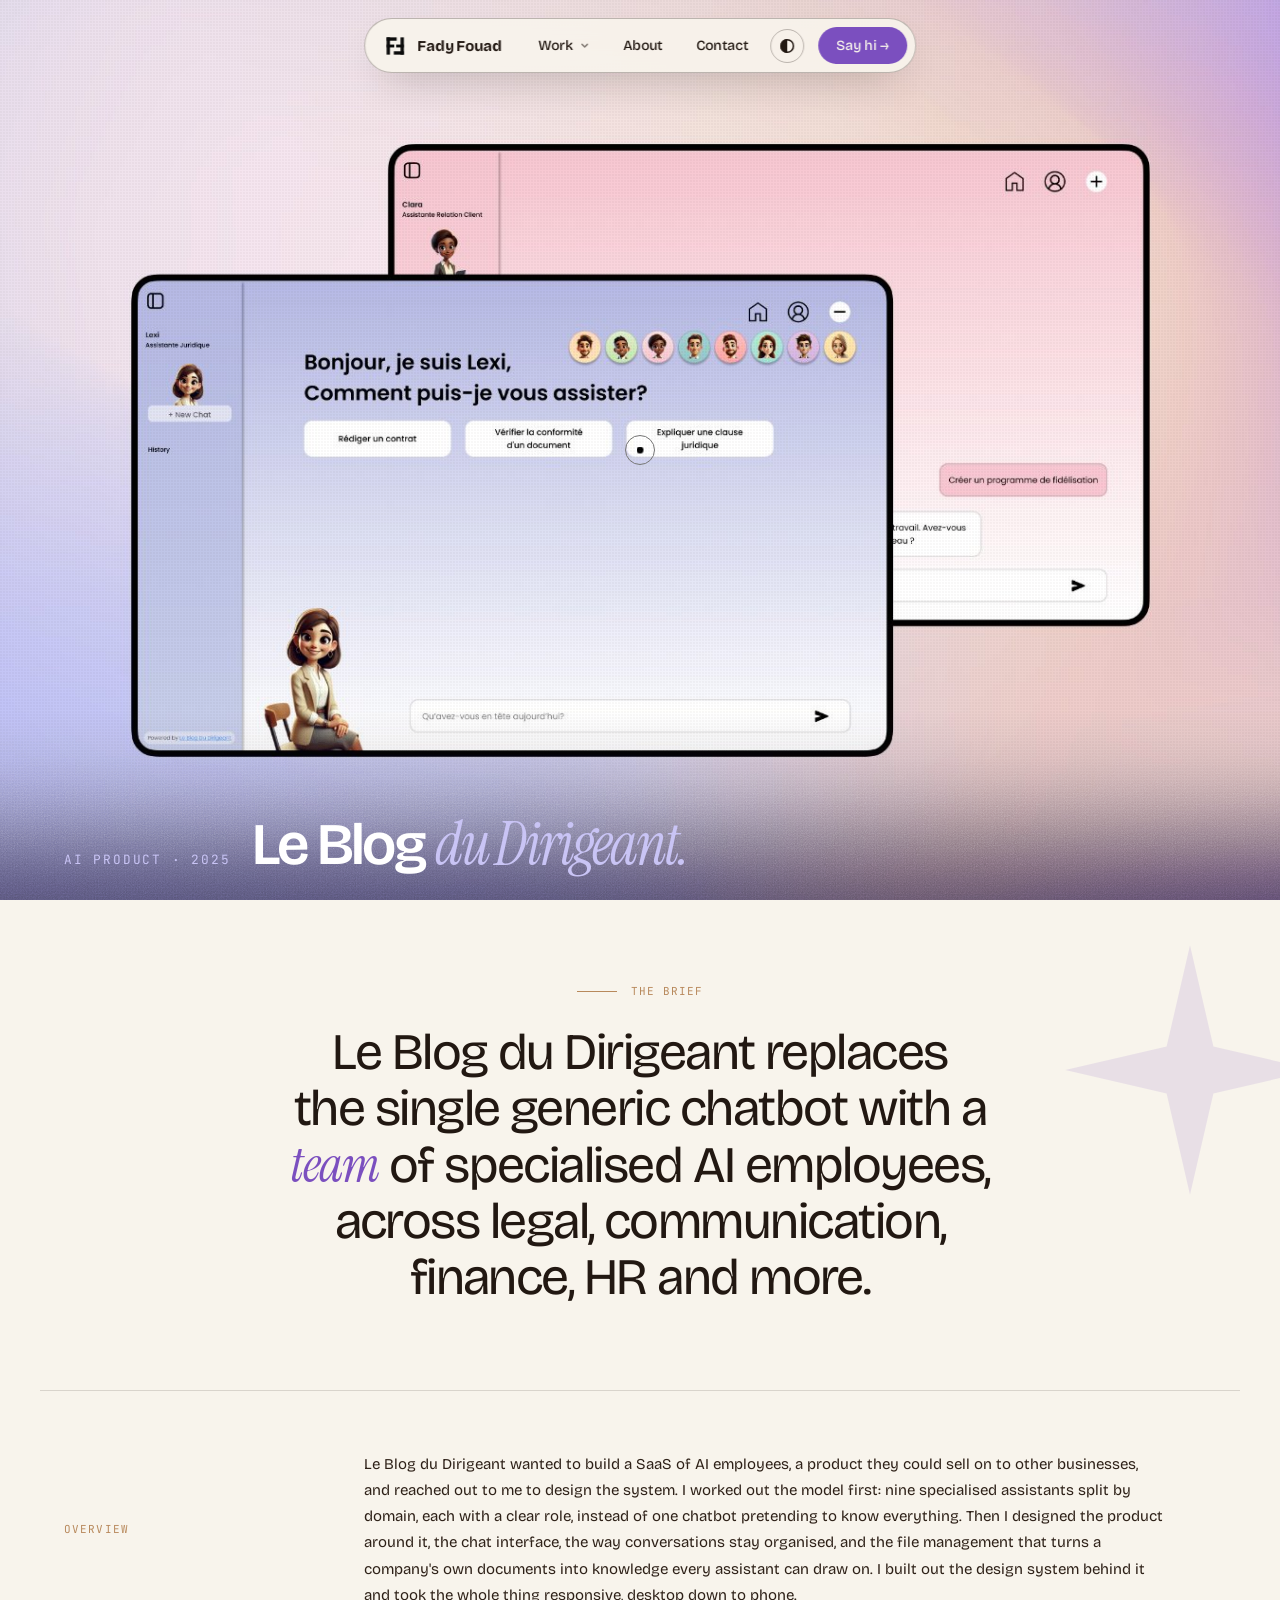
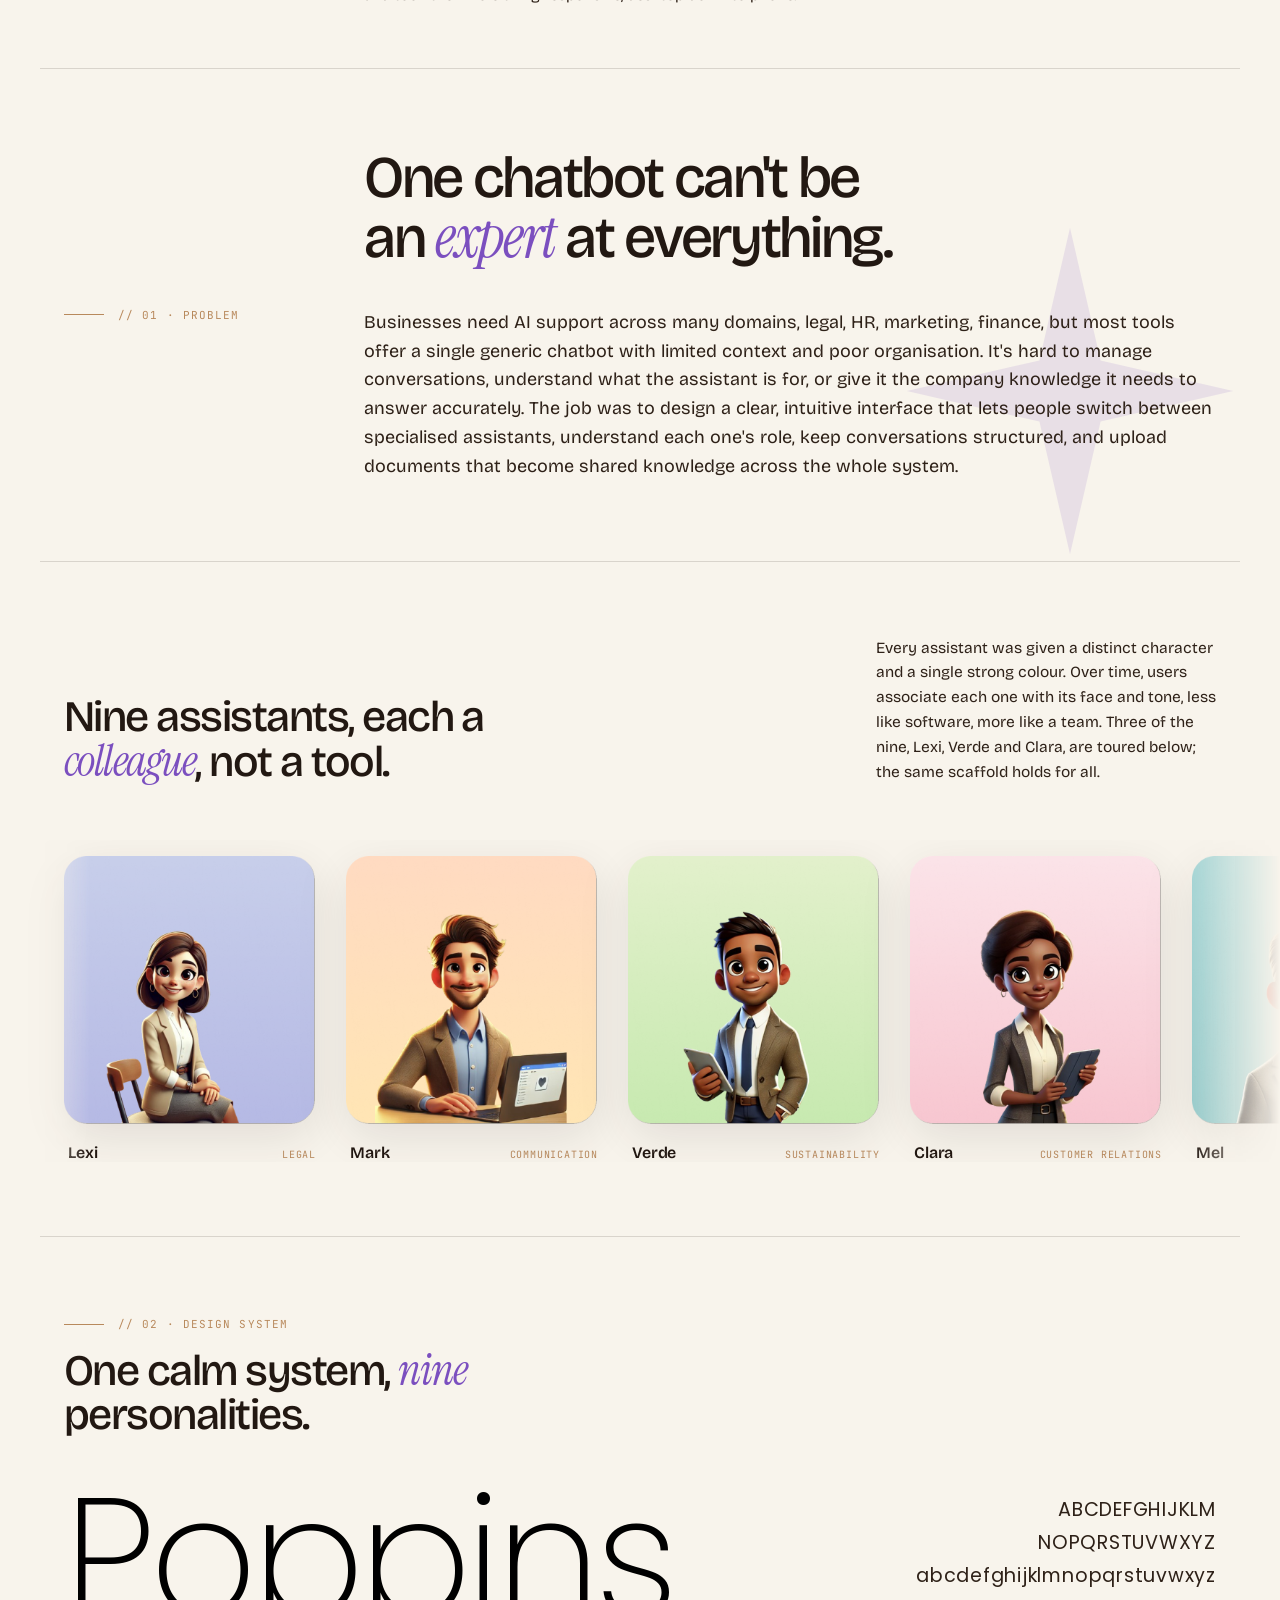
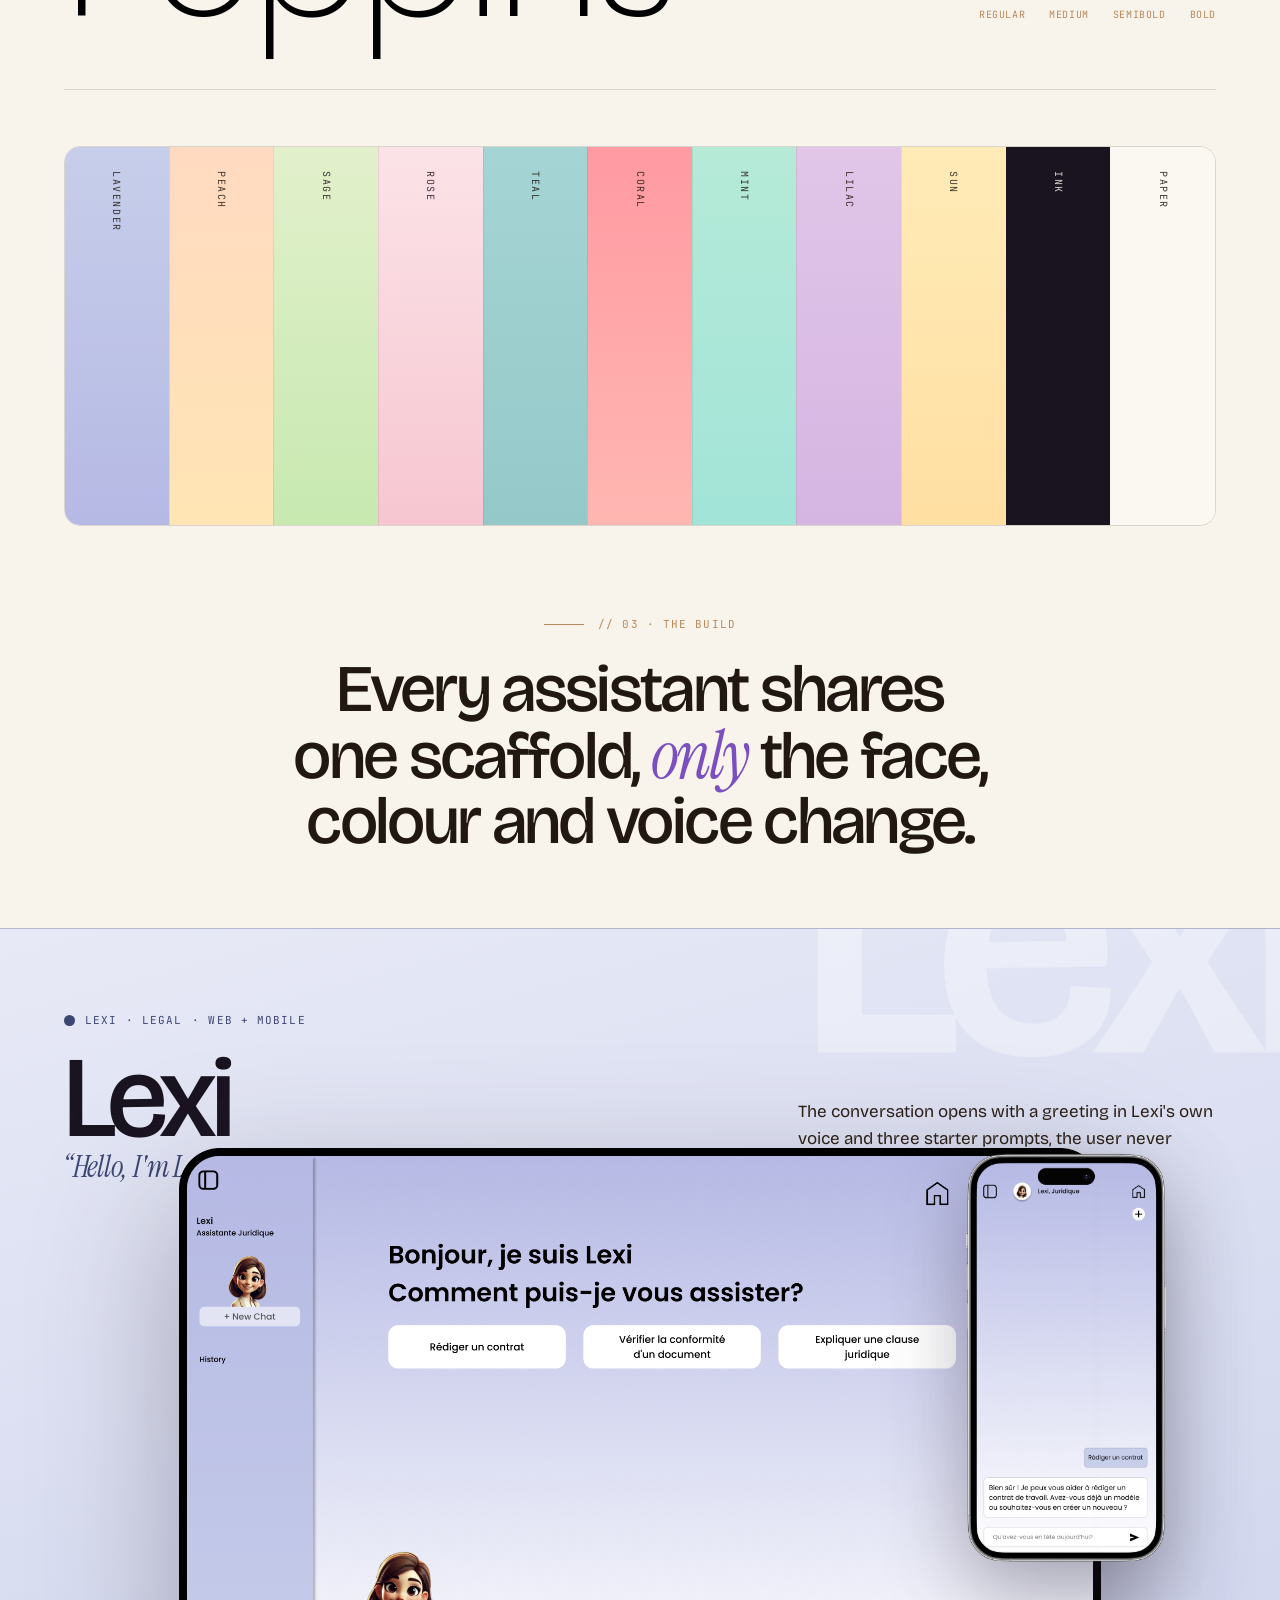
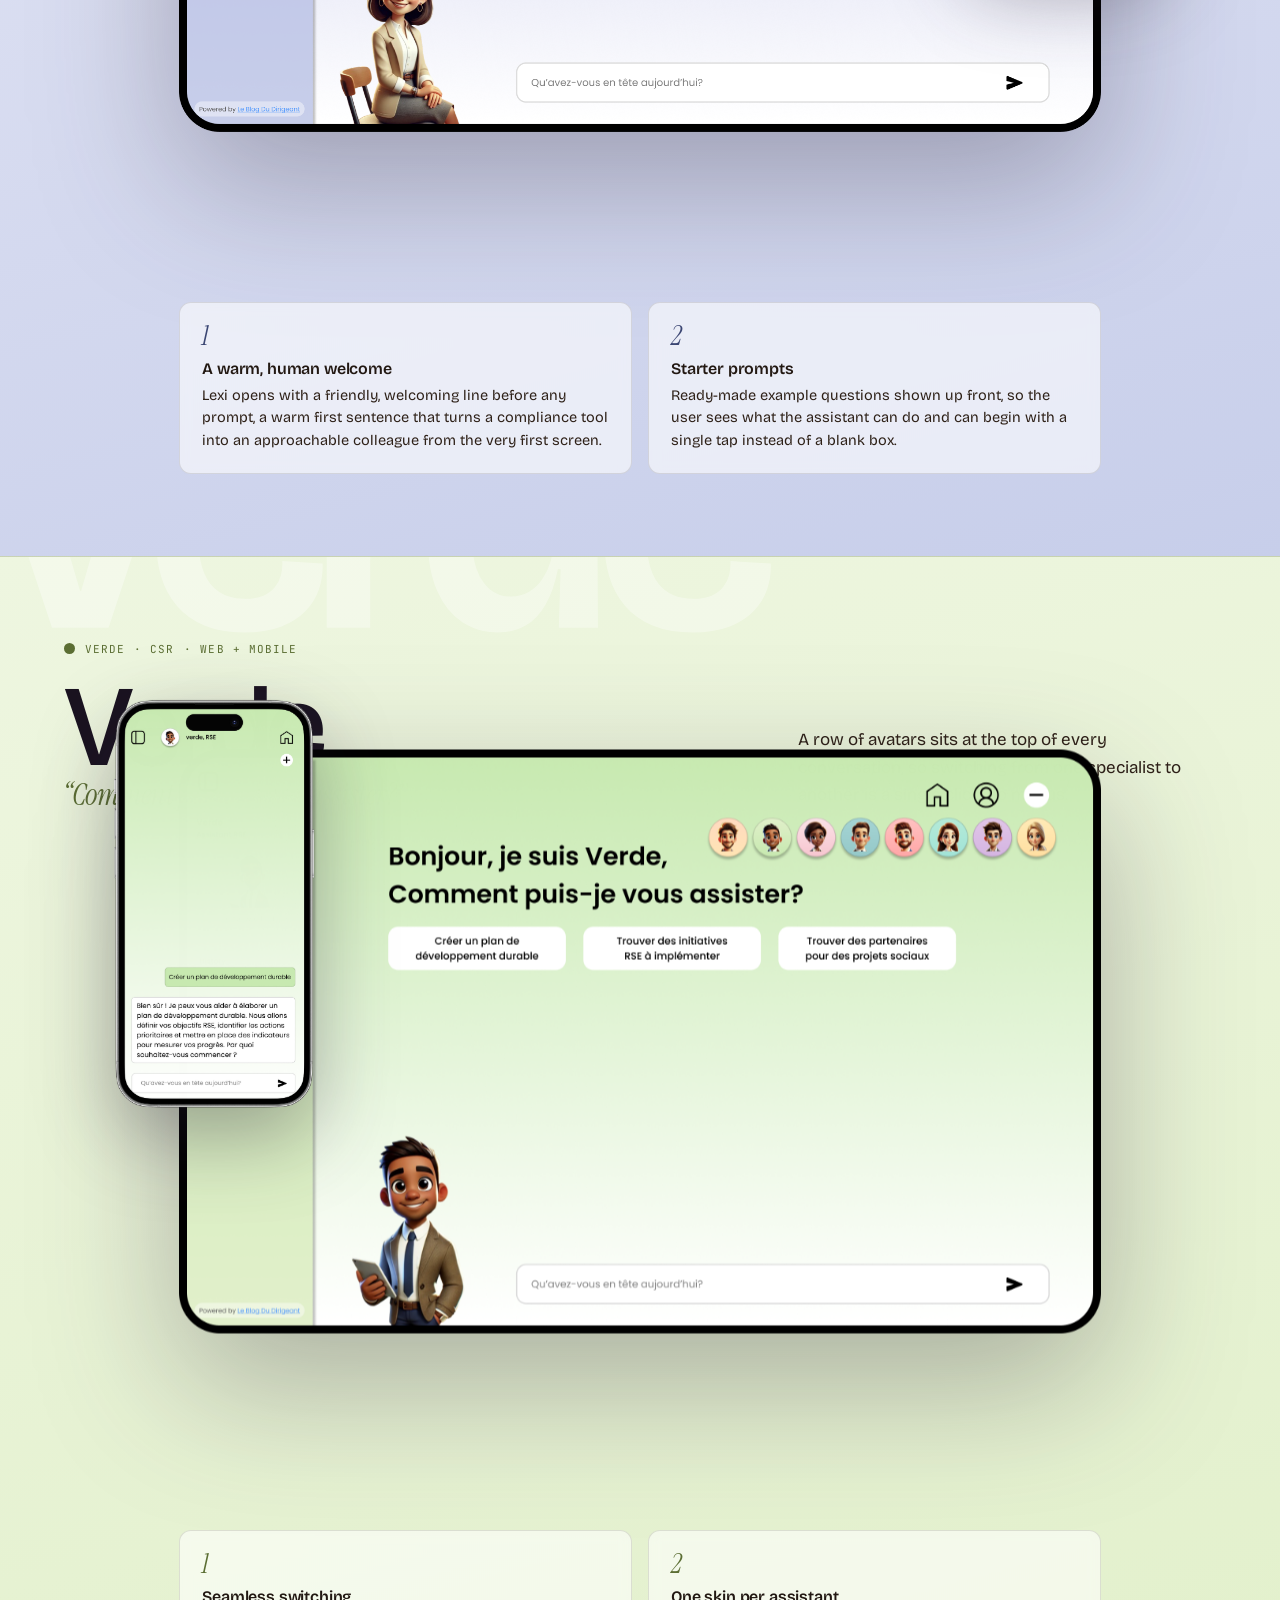
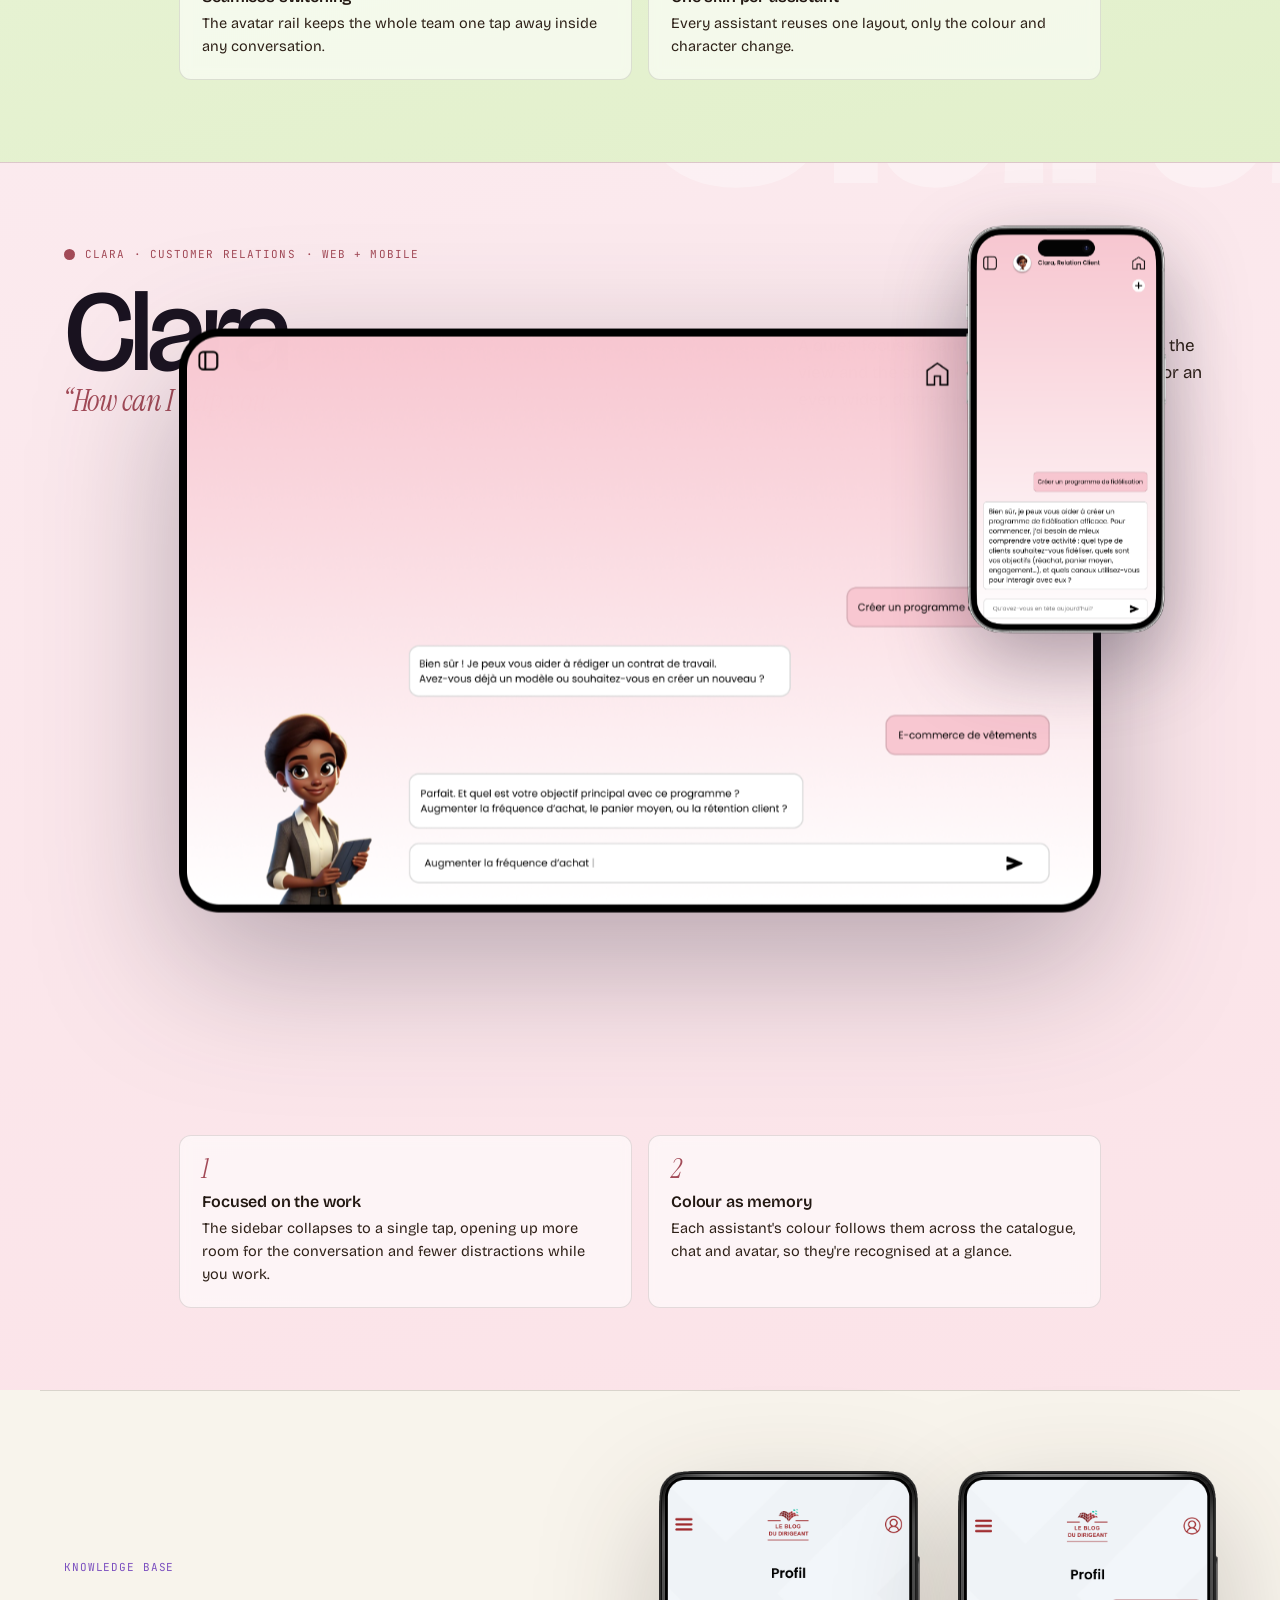
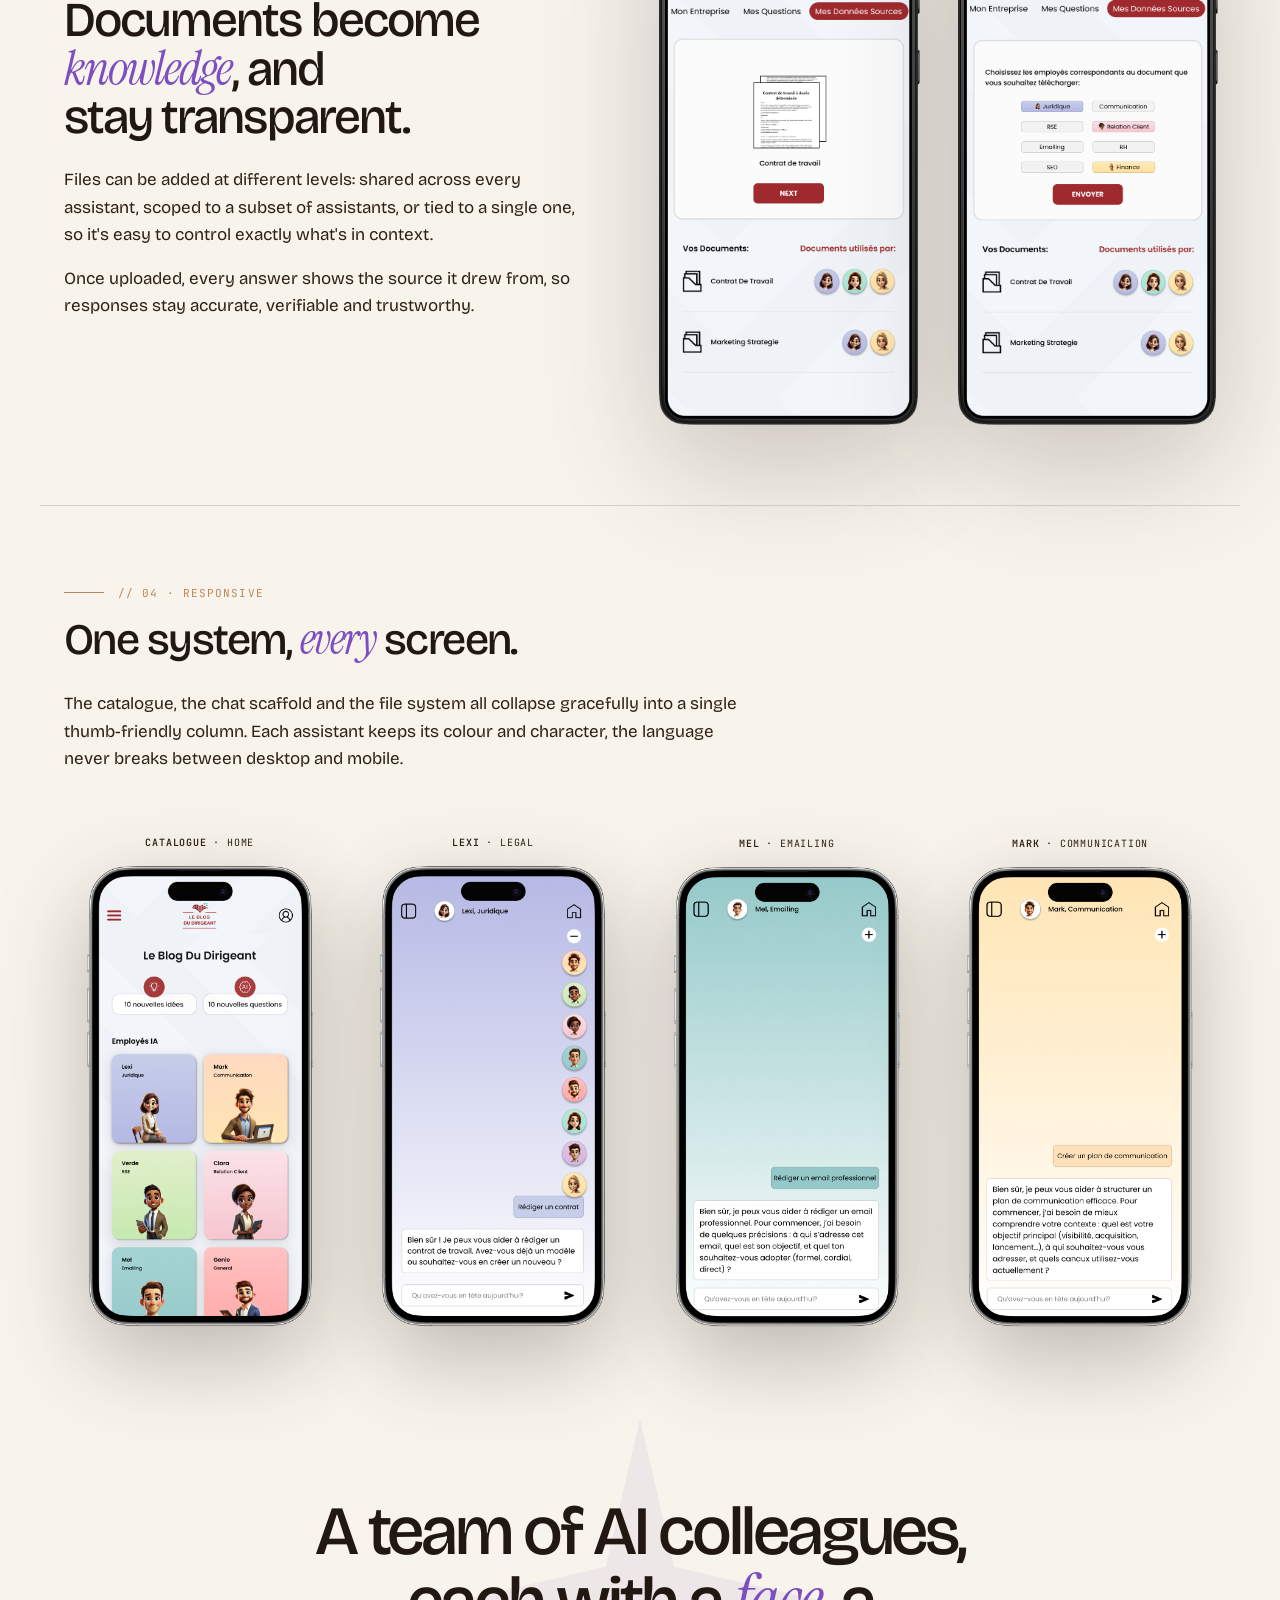
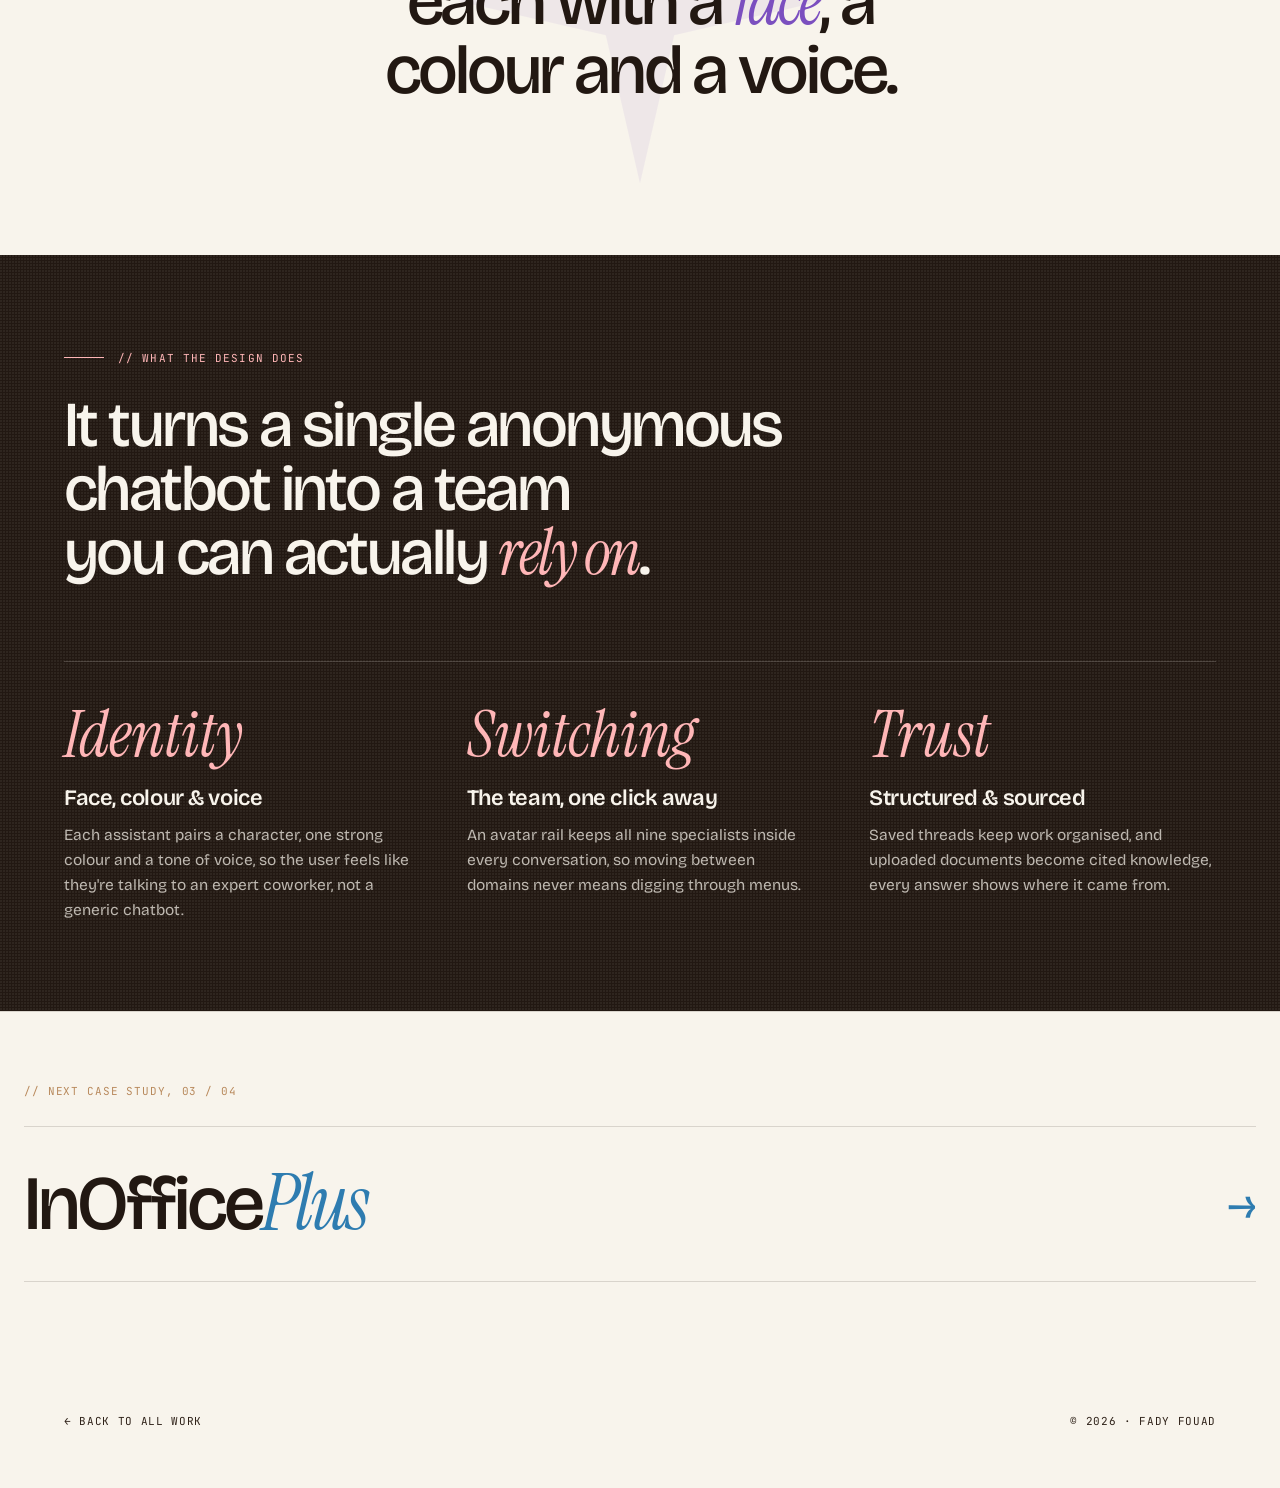
==== commit 0e8374ec: "Add files via upload" ====
--- a/docs/case-studies/ai-assistants.html
+++ b/docs/case-studies/ai-assistants.html
@@ -401,24 +401,22 @@
     .persona { padding: 26px; gap: 20px; }
     .ds-type { grid-template-columns: 1fr; gap: 22px; }
     .ds-specimen { text-align: left; } .ds-specimen .w { justify-content: flex-start; }
-    /* Colour palette → swatch tile grid */
-    .ds-swatches { display: grid; grid-template-columns: repeat(3, 1fr); gap: 14px 10px; height: auto; margin-top: 30px; border: none; border-radius: 0; overflow: visible; }
+    /* Colour palette → two-column chip + label rows */
+    .ds-swatches { display: grid; grid-template-columns: repeat(2, 1fr); gap: 10px 14px; height: auto; margin-top: 32px; border: none; border-radius: 0; overflow: visible; }
     .pal-band {
       flex: none; min-width: 0; height: auto; min-height: 0; background: transparent !important;
-      display: block; padding: 0; border: none; border-radius: 0; box-shadow: none;
+      display: grid; grid-template-columns: 38px 1fr; align-items: center; gap: 11px;
+      padding: 0; border: none; border-radius: 0; box-shadow: none;
       writing-mode: horizontal-tb; letter-spacing: normal; position: relative;
     }
     .pal-band:hover { flex: none; }
     .pal-band::before {
-      content: ""; display: block; width: 100%; aspect-ratio: 1 / 1; border-radius: 12px;
-      background: var(--sw); box-shadow: inset 0 0 0 1px rgba(34,24,18,0.14);
-      margin-bottom: 9px;
+      content: ""; display: block; width: 38px; height: 38px; border-radius: 10px;
+      background: var(--sw); box-shadow: inset 0 0 0 1px rgba(34,24,18,0.14); margin: 0;
     }
-    .pal-band .nm { display: block; writing-mode: horizontal-tb; font-family: 'Bricolage Grotesque', system-ui, sans-serif; font-size: 12.5px; font-weight: 600; letter-spacing: -0.01em; line-height: 1.25; opacity: 1; text-transform: none; color: var(--espresso); transform: none; }
-    .pal-band .hex { display: block; writing-mode: horizontal-tb; font-family: 'JetBrains Mono', monospace; font-size: 9px; letter-spacing: 0.06em; text-transform: uppercase; opacity: 0.5; transform: none; margin-top: 2px; color: var(--espresso-soft); }
+    .pal-band .nm { display: block; writing-mode: horizontal-tb; font-family: 'Bricolage Grotesque', system-ui, sans-serif; font-size: 14px; font-weight: 600; letter-spacing: -0.015em; line-height: 1.2; opacity: 1; text-transform: none; color: var(--espresso); transform: none; }
+    .pal-band .hex { display: block; writing-mode: horizontal-tb; font-family: 'JetBrains Mono', monospace; font-size: 10px; letter-spacing: 0.04em; text-transform: uppercase; opacity: 0.5; transform: none; margin-top: 3px; color: var(--espresso-soft); }
     .pal-band .hex s { display: none; }
-    /* neutrals close the grid as a full-width pair */
-    .pal-band.dk, .pal-band.dk + .pal-band { grid-column: span 1; }
     .pal-band + .pal-band, .pal-band.dk + .pal-band, .pal-band + .pal-band.dk { border-left: none; }
     body.dark .ds-swatches { color: inherit; --espresso: #F2EAE0; --espresso-soft: #B5A99E; --line: rgba(242,234,216,0.12); }
     body.dark .pal-band::before { box-shadow: inset 0 0 0 1px rgba(242,234,216,0.18); }
@@ -573,9 +571,9 @@
 nav.top .has-cs:hover>a.wk,nav.top .has-cs:focus-within>a.wk{background:rgba(34,24,18,0.06)}
 body.dark nav.top .has-cs:hover>a.wk,body.dark nav.top .has-cs:focus-within>a.wk{background:rgba(242,234,216,0.09)}
 
-nav.top .cs-drop{position:absolute;top:calc(100% + -4px);left:50%;transform:translateX(-50%) translateY(8px) scale(.97);transform-origin:top center;width:322px;background:#F8F4EC;backdrop-filter:blur(10px);-webkit-backdrop-filter:blur(10px);border:1px solid var(--line-strong);border-radius:16px;padding:0;overflow:hidden;box-shadow:0 30px 60px -26px rgba(34,24,18,0.55),0 2px 6px rgba(34,24,18,.06);opacity:0;pointer-events:none;transition:opacity .22s ease,transform .28s cubic-bezier(.2,.9,.25,1);z-index:130}
+nav.top .cs-drop{visibility:hidden;position:absolute;top:calc(100% + -4px);left:50%;transform:translateX(-50%) translateY(8px) scale(.97);transform-origin:top center;width:322px;background:#F8F4EC;backdrop-filter:blur(10px);-webkit-backdrop-filter:blur(10px);border:1px solid var(--line-strong);border-radius:16px;padding:0;overflow:hidden;box-shadow:0 30px 60px -26px rgba(34,24,18,0.55),0 2px 6px rgba(34,24,18,.06);opacity:0;pointer-events:none;transition:opacity .22s ease,transform .28s cubic-bezier(.2,.9,.25,1);z-index:130}
 nav.top .cs-drop::after{content:"";position:absolute;bottom:100%;left:-20px;right:-20px;height:24px}
-nav.top .has-cs:hover .cs-drop,nav.top .has-cs:focus-within .cs-drop{opacity:1;transform:translateX(-50%) translateY(0) scale(1);pointer-events:auto}
+nav.top .has-cs:hover .cs-drop,nav.top .has-cs:focus-within .cs-drop{visibility:visible;opacity:1;transform:translateX(-50%) translateY(0) scale(1);pointer-events:auto}
 nav.top .cs-drop .dh{display:flex;align-items:baseline;justify-content:space-between;padding:12px 16px 9px;font-family:'JetBrains Mono',ui-monospace,monospace;font-size:9.5px;letter-spacing:.14em;text-transform:uppercase;color:#A69C93;border-bottom:1px solid rgba(34,24,18,0.07)}
 nav.top .cs-drop .dl{padding:6px}
 nav.top .cs-drop a.pr{position:relative;display:grid;grid-template-columns:34px 1fr auto;align-items:center;gap:2px 12px;padding:10px 12px 10px 10px;border-radius:11px;color:var(--espresso);overflow:hidden;transition:background .22s}
@@ -694,7 +692,11 @@
 .cvh .cvh-title em{font-family:'Instrument Serif',serif;font-style:italic;font-weight:400;color:var(--cva)}
 .cvh .cvh-lede{font-family:'Bricolage Grotesque',sans-serif;font-size:clamp(15px,1.35vw,20px);line-height:1.5;color:rgba(255,255,255,0.82);max-width:46ch;margin:0}
 .cvh .cvh-lede em{font-family:'Instrument Serif',serif;font-style:italic;color:var(--cva)}
-@media(max-width:860px){.cvh .cvh-bar{flex-direction:column;align-items:flex-start;gap:18px;padding-top:clamp(90px,26vh,160px)}.cvh .cvh-l{gap:8px}}
+.cvh .cvh-mob{display:none}
+@media(max-width:860px){.cvh .cvh-bar{flex-direction:column;align-items:flex-start;gap:18px;padding-top:clamp(90px,26vh,160px)}.cvh .cvh-l{gap:8px}
+.cvh{background:url("../uploads/leblog-mobile-bg.png") center center / cover no-repeat}
+.cvh picture,.cvh>.cvh-img{display:none!important}
+.cvh .cvh-mob{display:block;position:absolute;top:var(--lbd-top,84px);left:0;right:0;width:100%;height:calc(100% - var(--lbd-top,84px) - var(--lbd-bot,220px));max-width:none;object-fit:contain;object-position:center center;z-index:2;pointer-events:none}}
 /* flat hero: photo on the right, copy on the flat left field, no gradient */
 .cvh.cvh-flat{background:var(--cvbg);height:100vh;height:100svh;min-height:560px;max-height:none;display:block}
 .cvh.cvh-flat .cvh-img{object-fit:cover;object-position:right center}
@@ -736,6 +738,7 @@
 <!-- ===================== HERO ===================== -->
 <section class="cvh" data-screen-label="01 Hero" style="--cva:#C9C4F5;--cvd:#1A1230">
   <picture><source media="(max-width:860px)" srcset="../assets/leblog-cover-mobile.png" /><img class="cvh-img" src="../uploads/bloggg.jpg" alt="Le Blog du Dirigeant, AI employees app" /></picture>
+  <img class="cvh-mob" src="../uploads/leblog-mobile-group.png" alt="Le Blog du Dirigeant multi-agent chat on mobile" />
   <div class="cvh-bar">
     <div class="cvh-l"><span class="cvh-tag">AI Product · 2025</span><h1 class="cvh-title">Le Blog <em>du Dirigeant.</em></h1></div>
   </div>
@@ -1049,9 +1052,92 @@
 .mobile-menu .mm-sub a.here .t,.mobile-menu .mm-sub a.all .t,.mobile-menu .mm-sub a.all .idx{color:var(--pc-ink)}
 .mobile-menu a .idx,.mm-work .idx{color:#65788F}
 body.dark .mobile-menu a .idx,body.dark .mm-work .idx{color:#8FA1B8}
+.mobile-menu .mm-sub a.pr .idx,.mobile-menu .mm-sub a.pr .ar{color:var(--pc-ink)!important}
+body.dark .mobile-menu .mm-sub a.pr .idx,body.dark .mobile-menu .mm-sub a.pr .ar{color:var(--pc-dk,var(--pc-ink))!important}
+.mobile-menu .mm-sub a.pr.here .t,.mobile-menu .mm-sub a.pr.here .m{color:var(--pc-ink)!important}
+body.dark .mobile-menu .mm-sub a.pr.here .t,body.dark .mobile-menu .mm-sub a.pr.here .m{color:var(--pc-dk,var(--pc-ink))!important}
 
 </style>
 <script>(function(){var m=document.getElementById('mobileMenu'),b=document.getElementById('mmWork');if(!m||!b)return;
 b.addEventListener('click',function(){setTimeout(function(){m.classList.toggle('has-open',b.getAttribute('aria-expanded')==='true');},0);});})();</script>
+
+<style>/* mobile: screens fill the device width */
+@media (max-width:560px){
+.bw{max-width:none!important;width:auto!important;margin-inline:-28px!important;border-radius:10px!important}
+.bw-view{height:72vh!important;max-height:none!important}
+}</style>
+
+<style>/* mobile: airier rhythm, closer to desktop */
+html,body{overflow-x:hidden;-webkit-text-size-adjust:100%}
+@media (max-width:880px){
+  .statement{padding-block:104px!important}
+  .overview{padding-block:72px!important;gap:20px!important}
+  .overview .ov-body p{font-size:16.5px!important;line-height:1.78!important;max-width:38ch!important}
+  .overview .ov-body p + p{margin-top:18px!important}
+  .feature{padding-block:96px!important;padding-inline:28px!important}
+  .feature .body h3{margin-bottom:26px!important}
+  .feature .body p{font-size:17px!important;line-height:1.68!important;margin-bottom:20px!important}
+  .personas,.responsive{padding-block:92px!important}
+  .ds{padding-block:92px 0!important}
+  .sec-head{margin-bottom:52px!important;gap:18px!important}
+  .persona{padding-block:30px!important}
+  .build-intro{padding-block:100px 22px!important}
+  .show{padding-block:64px!important;gap:38px!important}
+  .show-copy p,.ann p{font-size:16.5px!important;line-height:1.7!important}
+  .device-band{padding-block:92px!important}
+  .device-head{margin-bottom:44px!important}
+  .ann-cols{gap:38px!important}
+  .outcomes{padding-block:100px!important}
+  .out-grid{gap:52px!important}
+  .cs-next{padding-block:84px!important}
+  .cs-next-link{padding:34px 0!important}
+  .cs-foot{padding-block:48px!important;gap:14px!important}
+  .resp-lede{margin-bottom:34px!important}
+}
+</style>
+
+<style>/* mobile: screens sit inside the page margins, consistent height */
+@media (max-width:560px){
+.bw,.device-band .bw,.browser,.stage-vis .stage-browser,.svc-panel .bw,.eor-card .bw{
+margin-inline:0!important;width:100%!important;max-width:100%!important;border-radius:12px!important}
+.bw-view,.device-band .bw-view,.svc-panel .bw-view,.eor-card .bw-view,.bw-solo .eor-card .bw-view,
+.browser .scroll-box,.stage-vis .stage-browser .scroll-box{
+height:64vh!important;min-height:0!important;max-height:none!important}
+}
+</style>
+
+<style>/* mobile: page gutter respected everywhere + spark motif tamed */
+@media (max-width:880px){
+  .cs-next-link{padding-block:34px!important;padding-inline:0!important}
+  .cs-next-link:hover{padding-inline:0!important}
+  .show{padding-block:64px!important}
+  .show > .wrap,.annot{width:auto!important;margin-inline:0!important}
+  .annot{grid-template-columns:1fr!important;gap:14px!important;margin-top:44px!important}
+  .files-plate{gap:20px!important}
+  .show .ghostname{font-size:clamp(96px,34vw,190px)!important;opacity:.09!important}
+  .spark{width:120px!important;height:120px!important;left:auto!important;top:auto!important;right:-30px!important;bottom:16px!important;transform:none!important;opacity:.2!important;animation:none!important}
+}
+</style>
+
+<style>/* touch: hover transforms must not fight the tap-to-scroll frames */
+@media (hover:none){
+.bw:hover .bw-view img,.bw.is-peek .bw-view img,.pf:hover .pf-view img,.pf.is-peek .pf-view img,
+.browser:hover .scroll-inner img,.browser-dark:hover .scroll-inner img,
+.stage-vis .stage-browser:hover .scroll-inner img,
+.browser.scrolled .scroll-inner img,.browser-dark.scrolled .scroll-inner img,
+.stage-vis .stage-browser.scrolled .scroll-inner img{transform:none!important}
+}
+</style>
+<script>
+(function(){var hero=document.querySelector('.cvh'),bar=hero&&hero.querySelector('.cvh-bar'),nv=document.querySelector('nav.top'),mob=hero&&hero.querySelector('.cvh-mob');
+if(!hero||!bar||!mob)return;
+function fit(){if(window.innerWidth>860){hero.style.removeProperty('--lbd-top');hero.style.removeProperty('--lbd-bot');return;}
+var h=hero.getBoundingClientRect(),b=bar.getBoundingClientRect(),cs=getComputedStyle(bar),pt=parseFloat(cs.paddingTop)||0,textTop=b.top+pt;
+var navBottom=nv?nv.getBoundingClientRect().bottom:70;
+hero.style.setProperty('--lbd-top',Math.max(0,navBottom-h.top+4)+'px');
+hero.style.setProperty('--lbd-bot',Math.max(0,h.bottom-textTop+4)+'px');}
+fit();window.addEventListener('resize',fit);window.addEventListener('load',fit);if(document.fonts&&document.fonts.ready)document.fonts.ready.then(fit);
+})();
+</script>
 </body>
 </html>
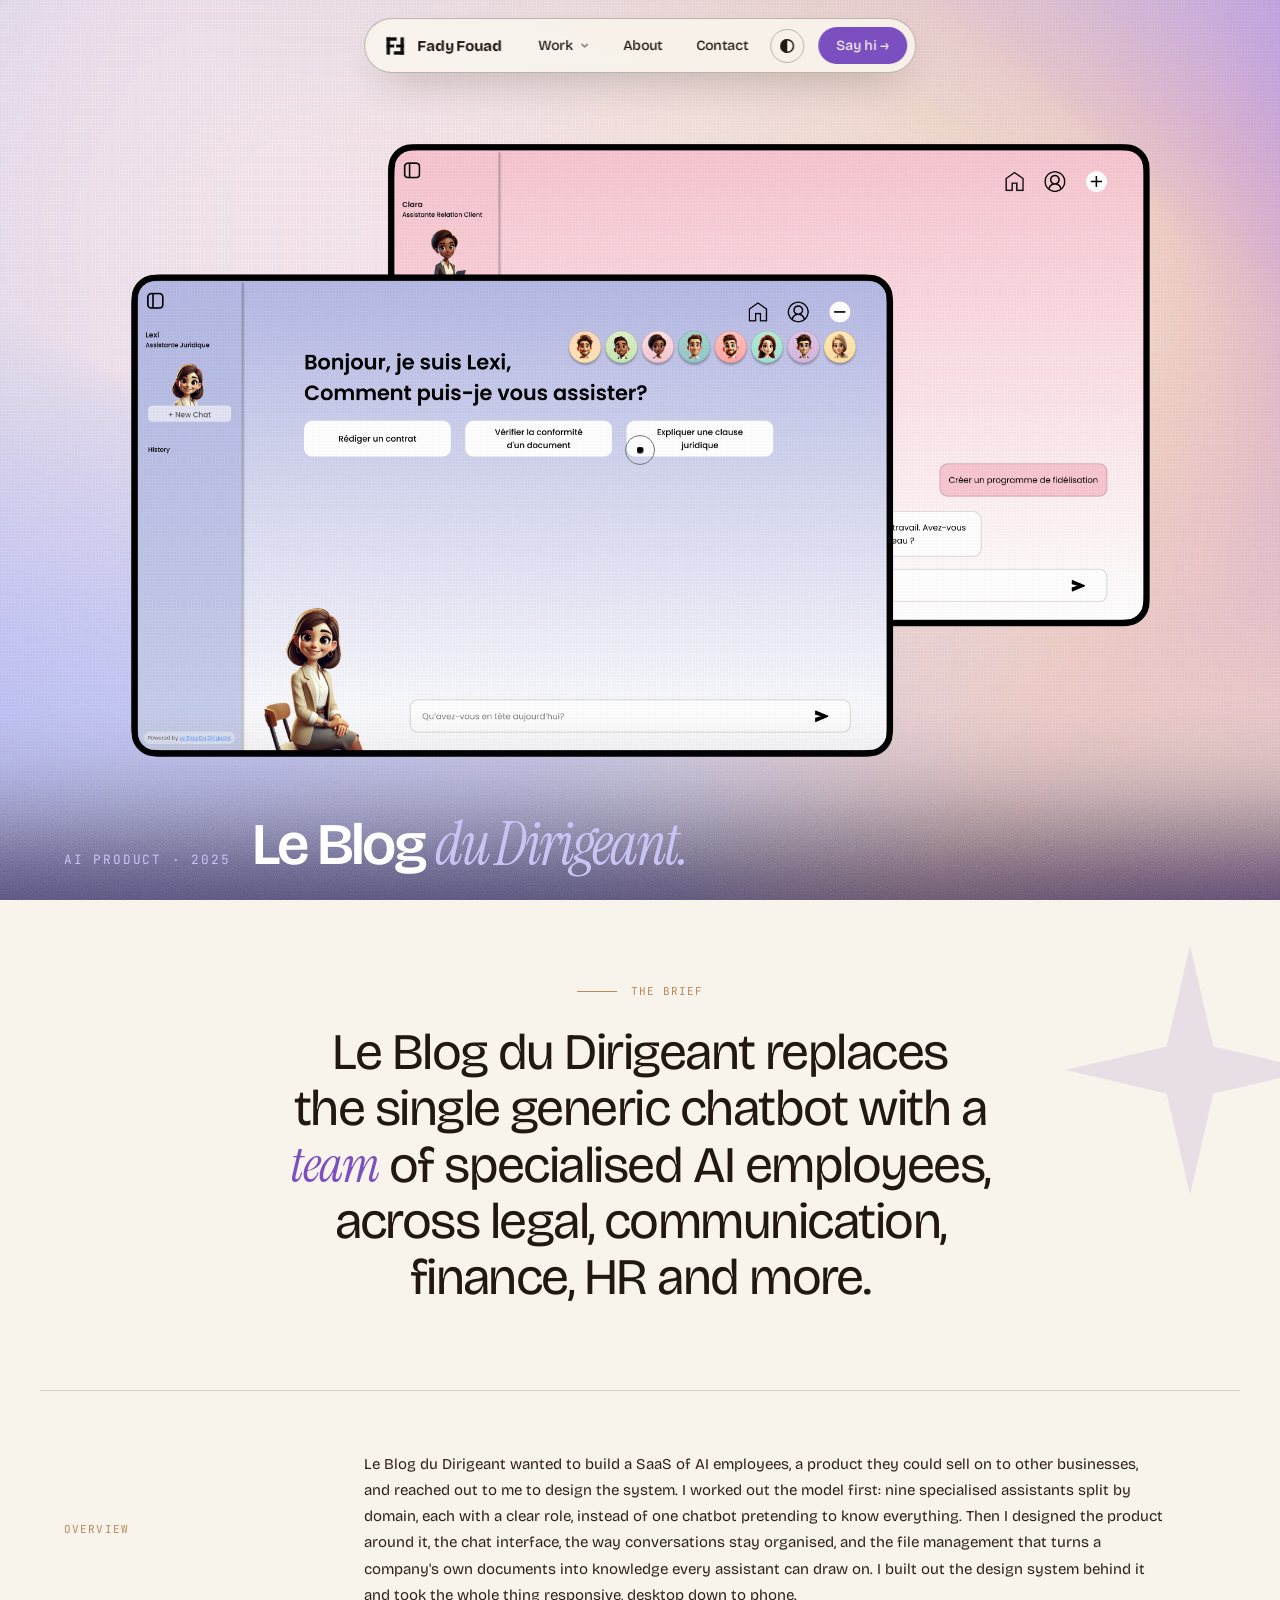
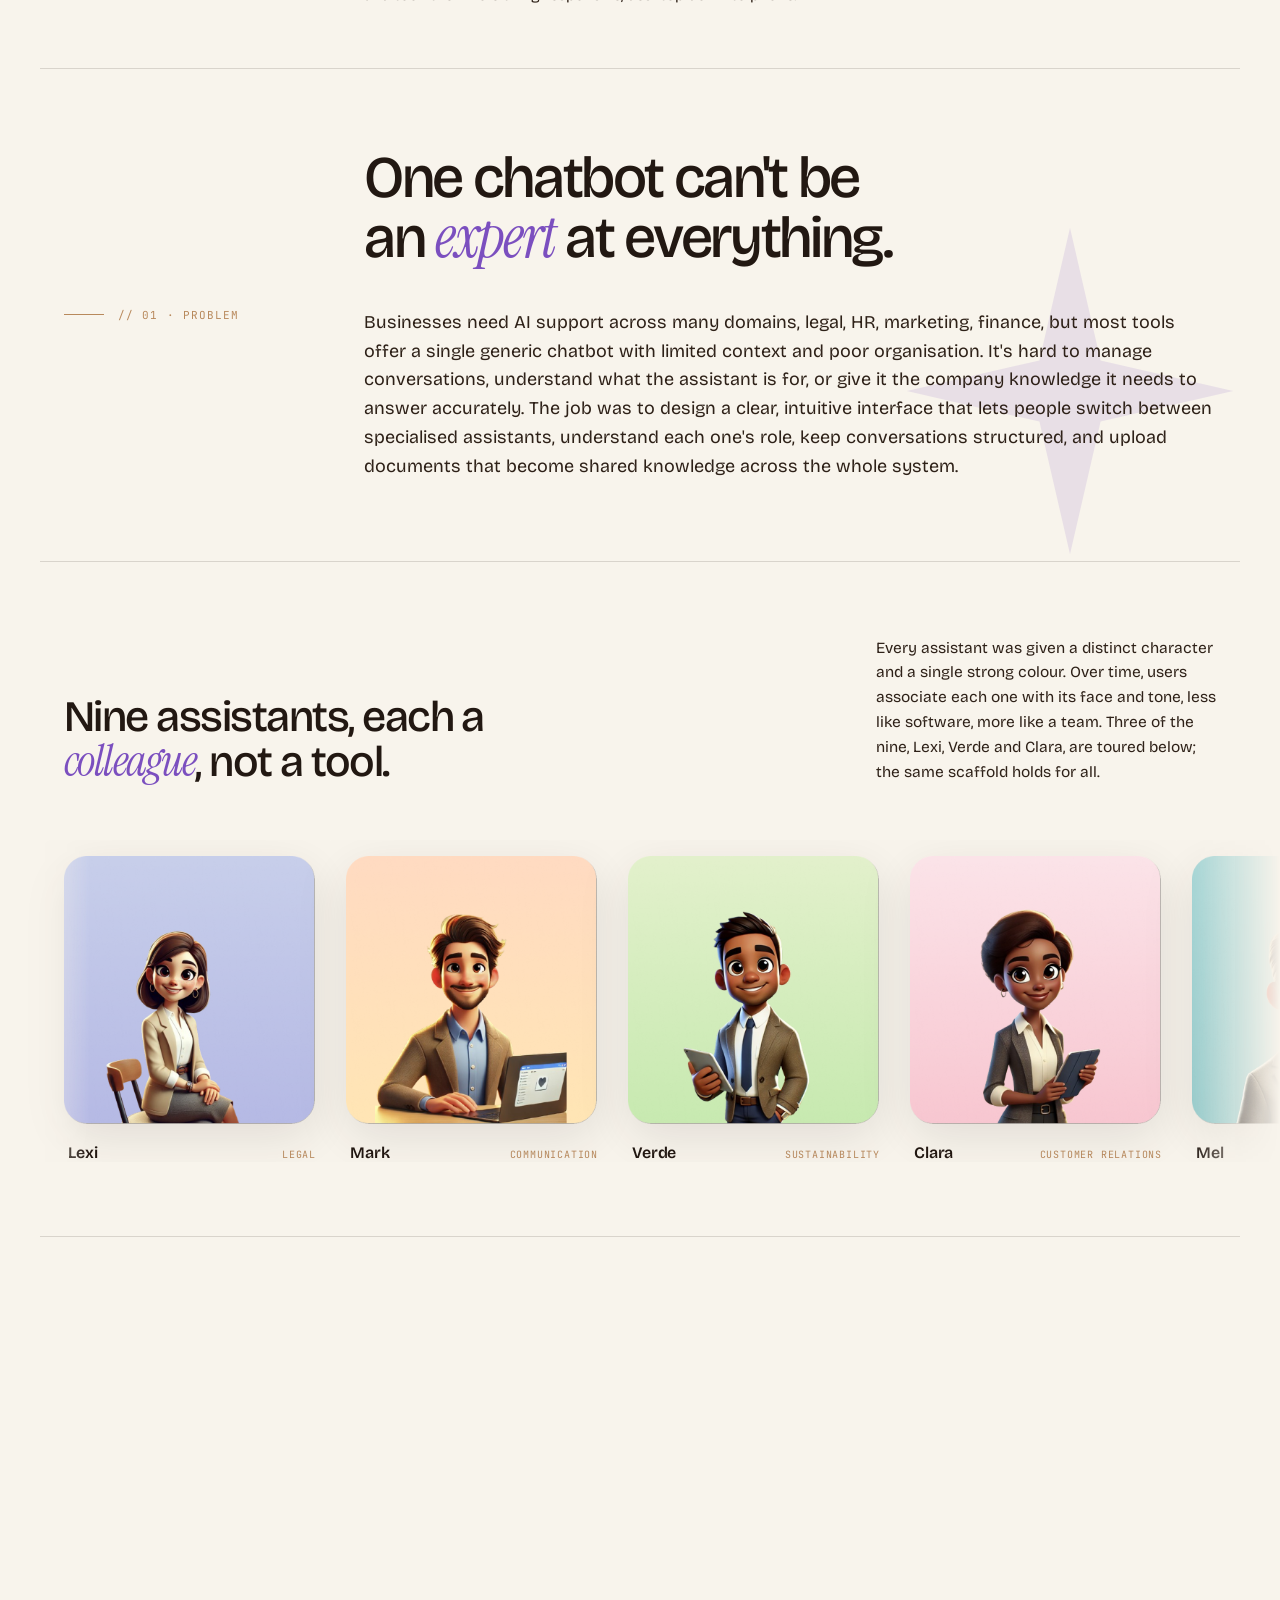
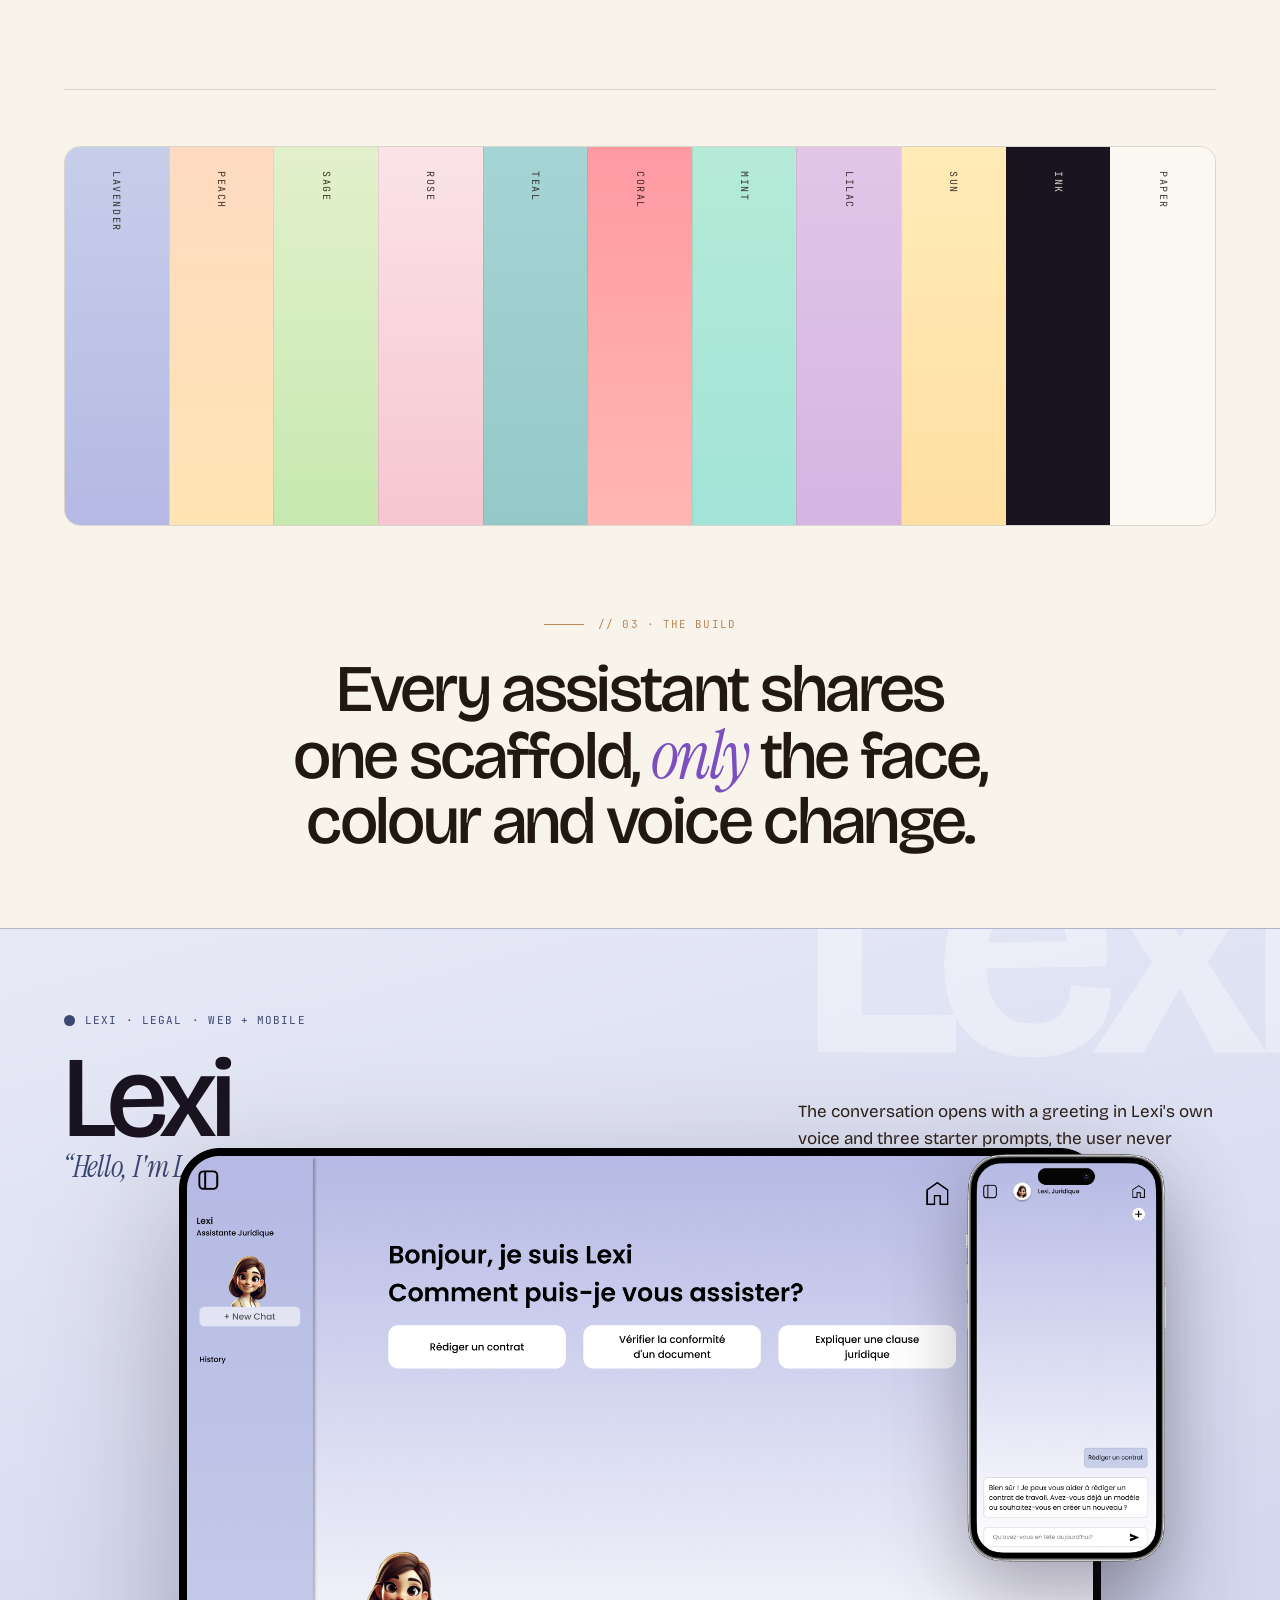
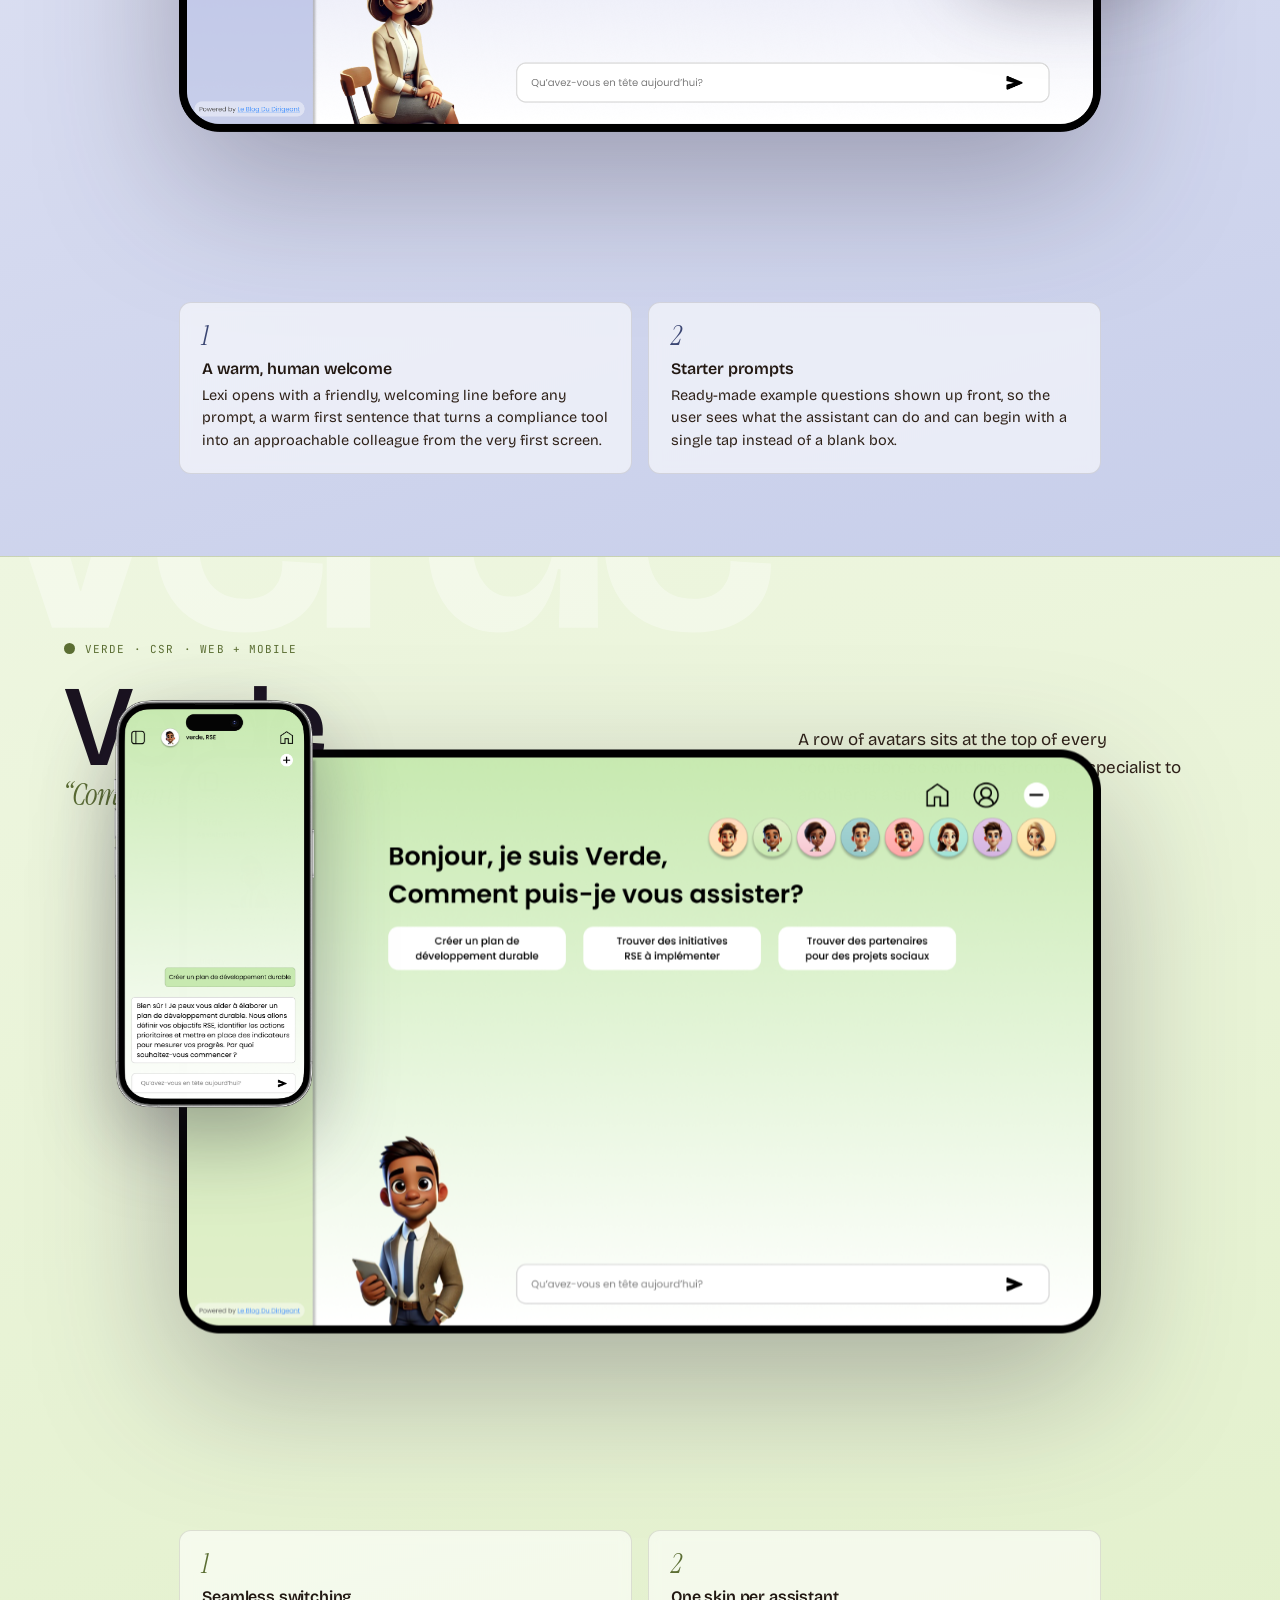
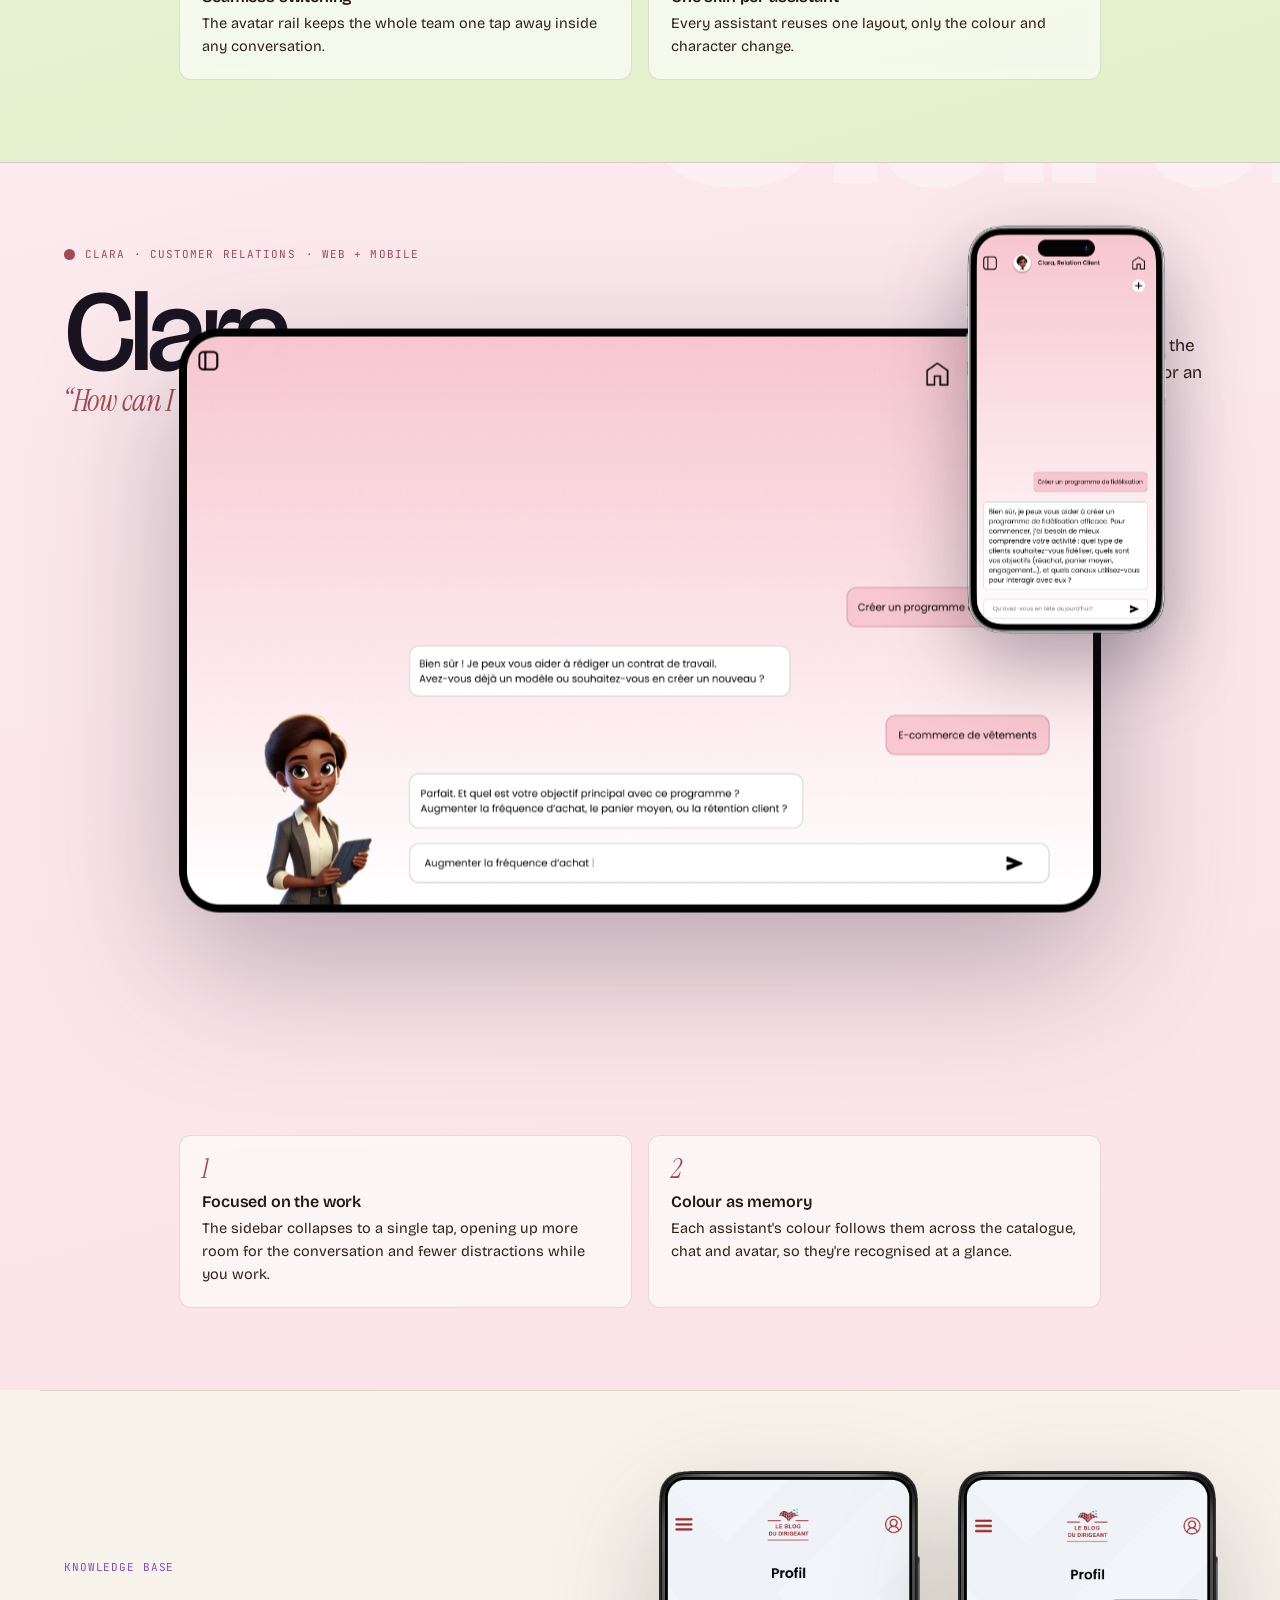
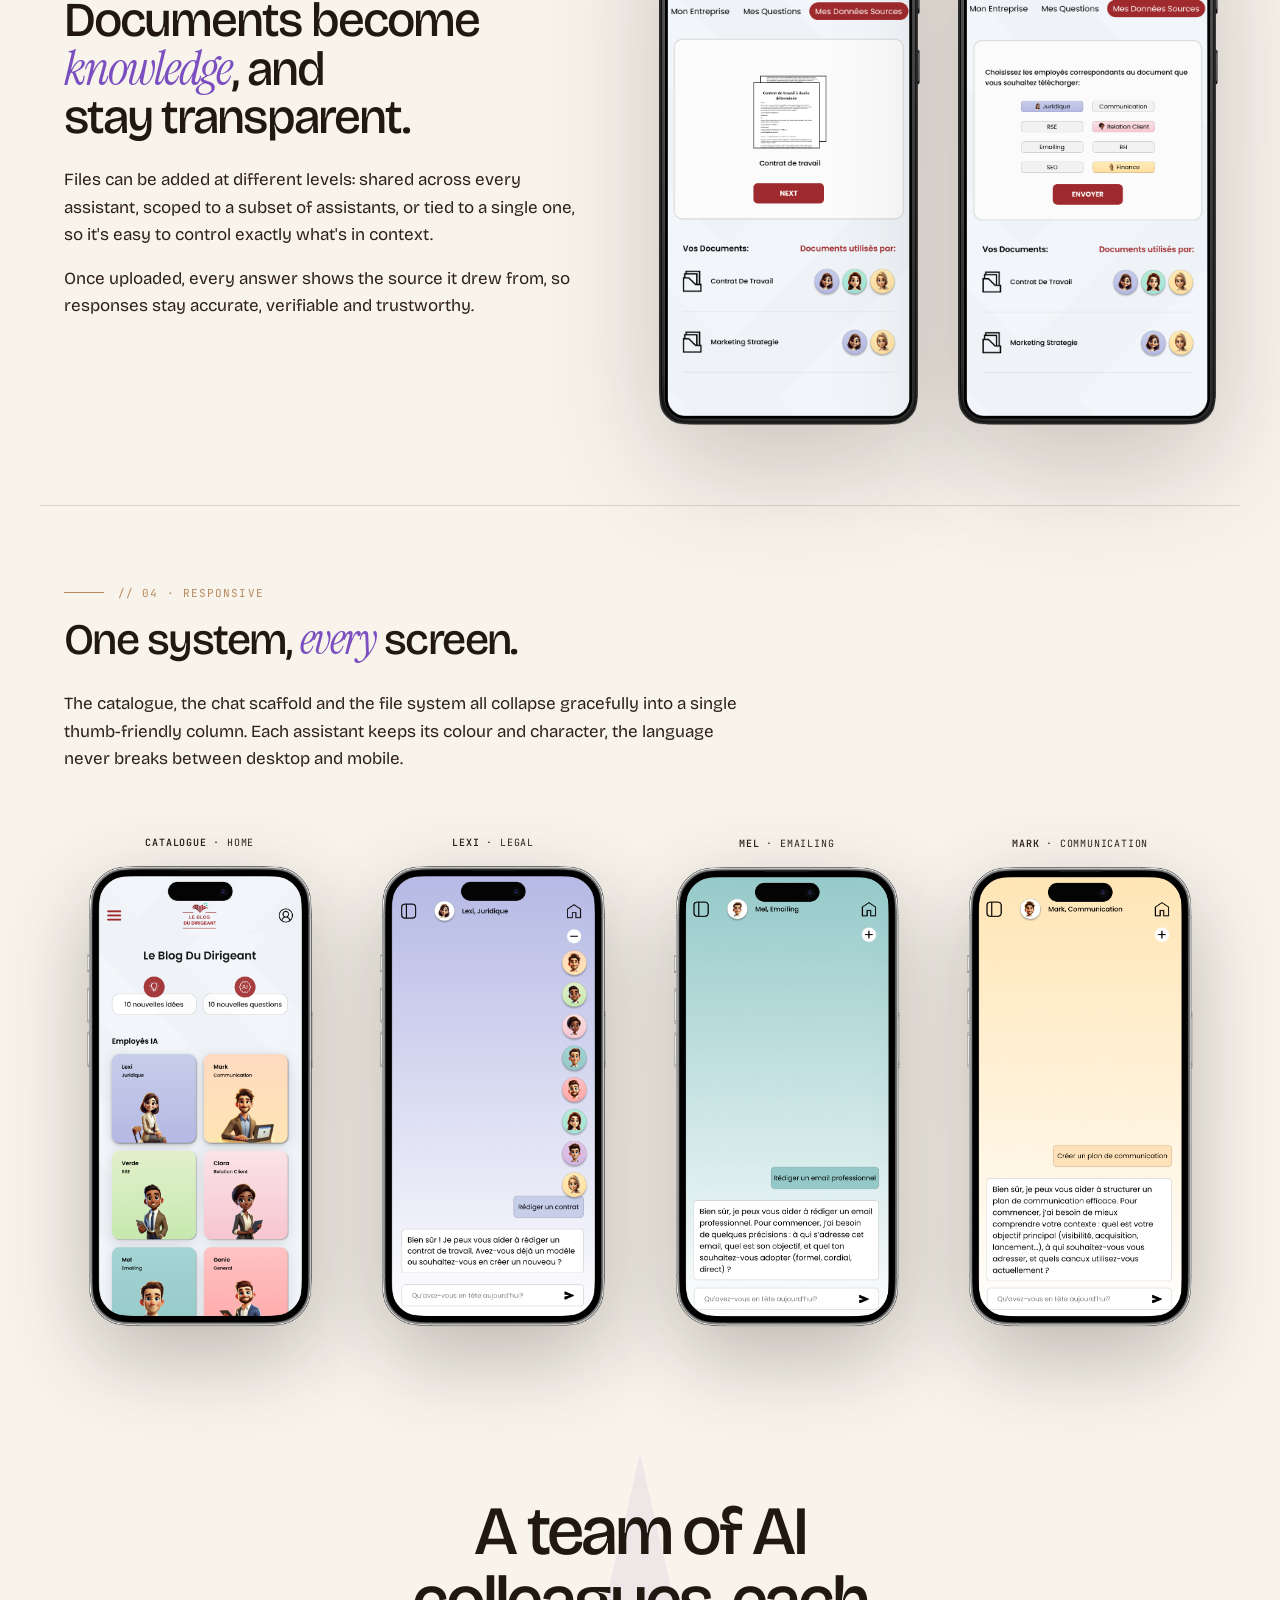
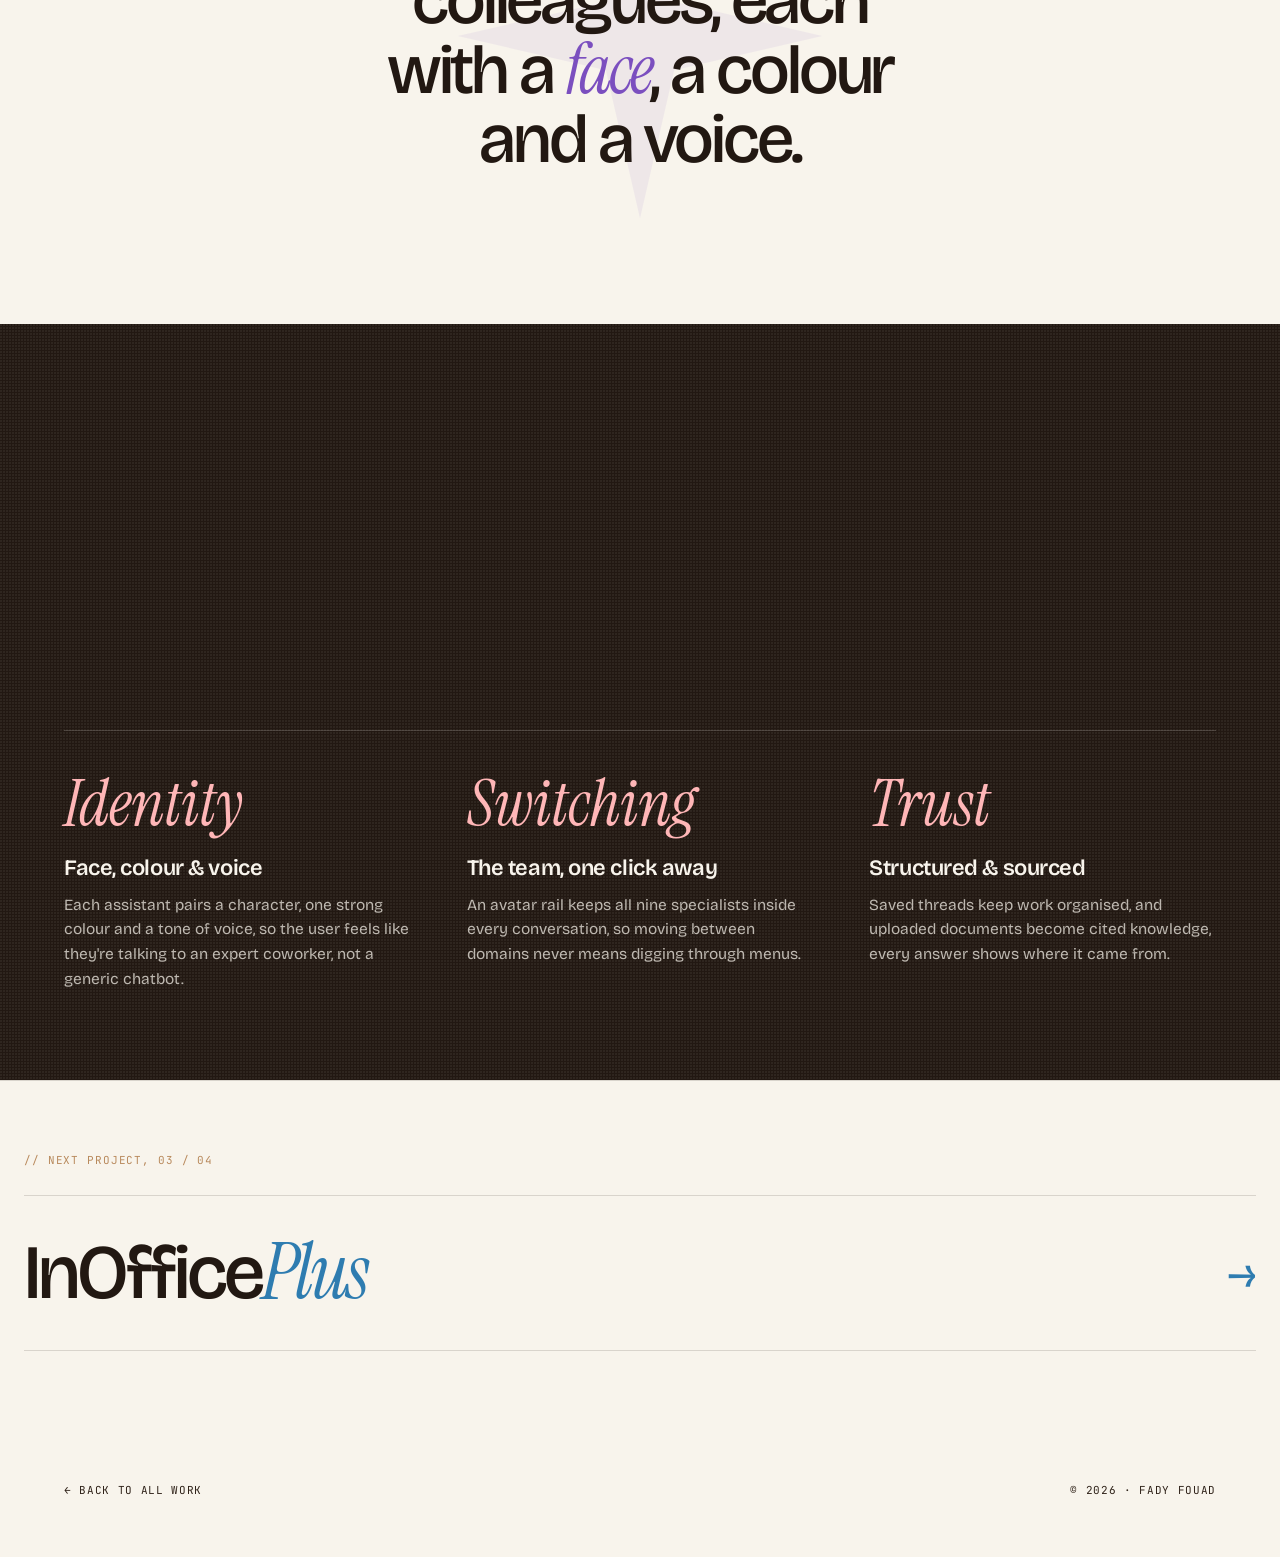
==== commit c7fd72f9: "Add files via upload" ====
--- a/docs/case-studies/ai-assistants.html
+++ b/docs/case-studies/ai-assistants.html
@@ -1,7 +1,7 @@
 <!doctype html>
 <html lang="en">
 <head>
-<link rel="icon" href="../favicon.svg" type="image/svg+xml" />
+<link rel="icon" href="../favicon.svg?v=3" type="image/svg+xml" /><link rel="apple-touch-icon" href="../favicon.svg?v=3" />
 <meta charset="utf-8" />
 <meta name="viewport" content="width=device-width, initial-scale=1" />
 <title>Le Blog du Dirigeant · Case Study · Fady Fouad</title>
@@ -402,24 +402,24 @@
     .ds-type { grid-template-columns: 1fr; gap: 22px; }
     .ds-specimen { text-align: left; } .ds-specimen .w { justify-content: flex-start; }
     /* Colour palette → two-column chip + label rows */
-    .ds-swatches { display: grid; grid-template-columns: repeat(2, 1fr); gap: 10px 14px; height: auto; margin-top: 32px; border: none; border-radius: 0; overflow: visible; }
+    .ds-swatches { display: grid; grid-template-columns: repeat(3, 1fr); gap: 16px 12px; height: auto; margin-top: 32px; border: none; border-radius: 0; overflow: visible; }
     .pal-band {
       flex: none; min-width: 0; height: auto; min-height: 0; background: transparent !important;
-      display: grid; grid-template-columns: 38px 1fr; align-items: center; gap: 11px;
-      padding: 0; border: none; border-radius: 0; box-shadow: none;
+      display: block; padding: 0; border: none; border-radius: 0; box-shadow: none;
       writing-mode: horizontal-tb; letter-spacing: normal; position: relative;
     }
     .pal-band:hover { flex: none; }
     .pal-band::before {
-      content: ""; display: block; width: 38px; height: 38px; border-radius: 10px;
-      background: var(--sw); box-shadow: inset 0 0 0 1px rgba(34,24,18,0.14); margin: 0;
+      content: ""; display: block; width: 100%; aspect-ratio: 1 / 1; border-radius: 14px;
+      background: var(--sw); box-shadow: 0 6px 16px -8px rgba(34,24,18,0.28), inset 0 0 0 1px rgba(34,24,18,0.12);
+      margin-bottom: 10px;
     }
     .pal-band .nm { display: block; writing-mode: horizontal-tb; font-family: 'Bricolage Grotesque', system-ui, sans-serif; font-size: 14px; font-weight: 600; letter-spacing: -0.015em; line-height: 1.2; opacity: 1; text-transform: none; color: var(--espresso); transform: none; }
     .pal-band .hex { display: block; writing-mode: horizontal-tb; font-family: 'JetBrains Mono', monospace; font-size: 10px; letter-spacing: 0.04em; text-transform: uppercase; opacity: 0.5; transform: none; margin-top: 3px; color: var(--espresso-soft); }
     .pal-band .hex s { display: none; }
     .pal-band + .pal-band, .pal-band.dk + .pal-band, .pal-band + .pal-band.dk { border-left: none; }
-    body.dark .ds-swatches { color: inherit; --espresso: #F2EAE0; --espresso-soft: #B5A99E; --line: rgba(242,234,216,0.12); }
-    body.dark .pal-band::before { box-shadow: inset 0 0 0 1px rgba(242,234,216,0.18); }
+    body.dark .ds-swatches { color: inherit; --espresso: #F2EAE0; --espresso-soft: #B5A99E; --line: rgba(238,238,235,0.12); }
+    body.dark .pal-band::before { box-shadow: inset 0 0 0 1px rgba(238,238,235,0.18); }
     .build-intro { padding-block: var(--m-sec) 48px; }
     .show { padding: var(--m-sec) 0; }
     .show-head { grid-template-columns: 1fr; gap: 18px; margin-bottom: var(--m-head); }
@@ -437,7 +437,7 @@
     .swipe-dots { display: flex !important; justify-content: center; gap: 7px; margin-top: 18px; }
     .swipe-dots i { width: 6px; height: 6px; border-radius: 99px; background: rgba(34,24,18,0.18); transition: background 0.3s, transform 0.3s; }
     .swipe-dots i.on { background: var(--rust); transform: scale(1.35); }
-    body.dark .swipe-dots i { background: rgba(242,234,216,0.22); }
+    body.dark .swipe-dots i { background: rgba(238,238,235,0.22); }
     .phone-band {
       display: flex; flex-direction: row; align-items: stretch; gap: 14px;
       overflow-x: auto; overflow-y: hidden; scroll-snap-type: x mandatory;
@@ -462,7 +462,7 @@
     .phone-cell .ph-shot { margin-top: auto; }
     .phone-cell .ph-shot img { width: 100%; max-width: 240px; margin: 0 auto; filter: drop-shadow(0 16px 24px rgba(34,24,18,0.18)); }
     .resp { grid-template-columns: 1fr; gap: var(--m-gap); margin-top: var(--m-gap); padding-top: var(--m-gap); }
-    .closer { padding: calc(var(--m-sec) * 1.5) 0; display: grid; place-items: center; min-height: 62vh; }
+    .closer { padding: 64px 0; display: grid; place-items: center; min-height: 42vh; }
     .closer .wrap { width: 100%; }
     .closer p { max-width: 15ch; font-size: clamp(38px, 10vw, 60px); }
     .outcomes { padding: var(--m-sec) 0; }
@@ -492,27 +492,27 @@
 
   /* ====================== DARK MODE ====================== */
   body.dark {
-    --cream:        #000000;
-    --cream-2:      #121212;
+    --cream:        #0A0A0A;
+    --cream-2:      #141414;
     --sand:         #242424;
-    --clay:         #C49870;
-    --espresso:     #F2EAD8;
-    --espresso-soft:#CFC7B8;
-    --line:         rgba(242, 234, 216, 0.10);
-    --line-strong:  rgba(242, 234, 216, 0.22);
-    background-color: #000000 !important;
+    --clay:         #B9BEC6;
+    --espresso:     #EDEDEA;
+    --espresso-soft:#C0C0BC;
+    --line:         rgba(238, 238, 235, 0.10);
+    --line-strong:  rgba(238, 238, 235, 0.22);
+    background-color: #0A0A0A !important;
     color: var(--espresso);
   }
   body.dark::before {
-    background-image: radial-gradient(circle at 1px 1px, rgba(242,234,216,0.05) 1px, transparent 0);
+    background-image: radial-gradient(circle at 1px 1px, rgba(238,238,235,0.05) 1px, transparent 0);
     mix-blend-mode: screen; opacity: 0.5;
   }
   body.dark nav.top { background: rgba(20,18,16,0.92); border-color: var(--line-strong); }
-  body.dark nav.top ul a:hover { background: rgba(242,234,216,0.09); color: var(--espresso); }
+  body.dark nav.top ul a:hover { background: rgba(238,238,235,0.09); color: var(--espresso); }
   body.dark .cs-crumb { background: rgba(20,18,16,0.92); border-color: var(--line-strong); }
   body.dark .mobile-menu { background: var(--cream); }
   /* Inverted band: in dark mode match the near-black page instead of warm brown */
-  body.dark .outcomes { --espresso:#000000; --espresso-soft:#1B1A1E; --cream:#F8F4EC; --cream-2:#EADFC6; --line:rgba(248,244,236,0.14); }
+  body.dark .outcomes { --espresso:#0A0A0A; --espresso-soft:#1B1A1E; --cream:#F8F4EC; --cream-2:#EADFC6; --line:rgba(238,238,235,0.14); }
   /* Pastel showcase islands stay light, with dark ink text */
   body.dark .show { color:#1A1320; --espresso:#1A1320; --espresso-soft:#3A3340; --cream:#F8F4EC; --line:rgba(34,24,18,0.12); }
   /* Palette strip keeps its real swatch colours and contrasting labels */
@@ -556,9 +556,9 @@
 .cssw .stack .track a:hover::after{opacity:1;transform:translateX(-50%) translateY(0)}
 .cssw .stack .track a:hover::before{opacity:1}
 .cssw .stack .track a.on{background:var(--pc)}
-body.dark .cssw{background:rgba(20,18,16,0.9);border-color:rgba(242,234,216,0.18)}
+body.dark .cssw{background:rgba(20,18,16,0.9);border-color:rgba(238,238,235,0.18)}
 body.dark .cssw .stack .t{color:#F2EAE0}
-body.dark .cssw .stack .track a{background:rgba(242,234,216,0.24)}
+body.dark .cssw .stack .track a{background:rgba(238,238,235,0.24)}
 @media(max-width:880px){.cssw{top:10px;left:12px;padding:7px 11px;gap:9px}.cssw .big{font-size:22px}}
 .cs-film,.cs-crumb,.cs-metro{display:none!important}
 
@@ -569,7 +569,7 @@
 nav.top .has-cs>a.wk .wk-cv{width:9px;height:9px;flex:none;transition:transform .3s cubic-bezier(.2,.8,.2,1);opacity:.55}
 nav.top .has-cs:hover>a.wk .wk-cv,nav.top .has-cs:focus-within>a.wk .wk-cv{transform:rotate(180deg);opacity:1}
 nav.top .has-cs:hover>a.wk,nav.top .has-cs:focus-within>a.wk{background:rgba(34,24,18,0.06)}
-body.dark nav.top .has-cs:hover>a.wk,body.dark nav.top .has-cs:focus-within>a.wk{background:rgba(242,234,216,0.09)}
+body.dark nav.top .has-cs:hover>a.wk,body.dark nav.top .has-cs:focus-within>a.wk{background:rgba(238,238,235,0.09)}
 
 nav.top .cs-drop{visibility:hidden;position:absolute;top:calc(100% + -4px);left:50%;transform:translateX(-50%) translateY(8px) scale(.97);transform-origin:top center;width:322px;background:#F8F4EC;backdrop-filter:blur(10px);-webkit-backdrop-filter:blur(10px);border:1px solid var(--line-strong);border-radius:16px;padding:0;overflow:hidden;box-shadow:0 30px 60px -26px rgba(34,24,18,0.55),0 2px 6px rgba(34,24,18,.06);opacity:0;pointer-events:none;transition:opacity .22s ease,transform .28s cubic-bezier(.2,.9,.25,1);z-index:130}
 nav.top .cs-drop::after{content:"";position:absolute;bottom:100%;left:-20px;right:-20px;height:24px}
@@ -597,15 +597,15 @@
 nav.top .cs-drop .df:hover{background:rgba(34,24,18,0.045);color:var(--espresso)}
 nav.top .cs-drop .df .fx{font-family:'JetBrains Mono',ui-monospace,monospace;font-size:9.5px;letter-spacing:.12em;color:#B3A79C}
 body.dark nav.top .cs-drop{background:#141210;border-color:var(--line-strong);box-shadow:0 30px 60px -24px rgba(0,0,0,.75)}
-body.dark nav.top .cs-drop .dh{color:#8C8177;border-color:rgba(242,234,216,0.1)}
+body.dark nav.top .cs-drop .dh{color:#8C8177;border-color:rgba(238,238,235,0.1)}
 body.dark nav.top .cs-drop a.pr{color:#F2EAE0}
 body.dark nav.top .cs-drop a.pr .idx,body.dark nav.top .cs-drop a.pr .ar,body.dark nav.top .cs-drop a.pr .hpill{color:var(--pc-dk,var(--pc))}
 body.dark nav.top .cs-drop a.pr::before,body.dark nav.top .cs-drop a.pr .hpill i{background:var(--pc-dk,var(--pc))}
 body.dark nav.top .cs-drop a.pr .hpill{border-color:color-mix(in srgb,var(--pc-dk,var(--pc)) 45%,transparent)}
 body.dark nav.top .cs-drop a.pr:hover{background:color-mix(in srgb,var(--pc-dk,var(--pc)) 17%,transparent)}
 body.dark nav.top .cs-drop a.pr.here{background:color-mix(in srgb,var(--pc-dk,var(--pc)) 19%,transparent)}
-body.dark nav.top .cs-drop .df{border-color:rgba(242,234,216,0.1);color:#B5A99E}
-body.dark nav.top .cs-drop .df:hover{background:rgba(242,234,216,0.07);color:#F2EAE0}
+body.dark nav.top .cs-drop .df{border-color:rgba(238,238,235,0.1);color:#B5A99E}
+body.dark nav.top .cs-drop .df:hover{background:rgba(238,238,235,0.07);color:#F2EAE0}
 @media(max-width:880px){nav.top .cs-drop{display:none}}
 </style>
 <nav class="top">
@@ -662,7 +662,7 @@
 .mobile-menu .mm-sub a.all{margin-top:8px;grid-template-columns:auto 1fr;min-height:48px}
 .mobile-menu .mm-sub a.all .idx{grid-row:auto;font-size:12px;opacity:.8;color:var(--rust);min-width:24px}
 .mobile-menu .mm-sub a.all .t{font-size:14px;font-weight:500;letter-spacing:.01em;color:var(--rust)}
-body.dark .mm-sub .in{border-color:rgba(242,234,216,.14)}
+body.dark .mm-sub .in{border-color:rgba(238,238,235,.14)}
 body.dark .mobile-menu .mm-sub a{color:#F2EAE0}
 body.dark .mobile-menu .mm-sub a .idx,body.dark .mobile-menu .mm-sub a .ar{color:var(--pc-dk,var(--pc-ink))}
 body.dark .mobile-menu .mm-sub a.here .t,body.dark .mobile-menu .mm-sub a.here .m{color:var(--pc-dk,var(--pc-ink))}
@@ -681,7 +681,7 @@
 </div>
 
 <style>
-.cvh{position:relative;width:100vw;left:50%;right:50%;margin-left:-50vw;margin-right:-50vw;height:100vh;height:100svh;min-height:560px;overflow:hidden}
+.cvh{position:relative;width:100vw;left:50%;right:50%;margin-left:-50vw;margin-right:-50vw;height:100vh;height:100svh;height:100lvh;min-height:560px;overflow:hidden}
 .cvh .cvh-img{position:absolute;inset:0;width:100%;height:100%;object-fit:cover;object-position:center center}
 .cvh .cvh-bar{position:absolute;left:0;right:0;bottom:0;background:linear-gradient(180deg,color-mix(in srgb,var(--cvd) 0%,transparent) 0%,color-mix(in srgb,var(--cvd) 3%,transparent) 13%,color-mix(in srgb,var(--cvd) 7%,transparent) 25%,color-mix(in srgb,var(--cvd) 13%,transparent) 36%,color-mix(in srgb,var(--cvd) 21%,transparent) 47%,color-mix(in srgb,var(--cvd) 30%,transparent) 58%,color-mix(in srgb,var(--cvd) 40%,transparent) 69%,color-mix(in srgb,var(--cvd) 50%,transparent) 81%,color-mix(in srgb,var(--cvd) 57%,transparent) 91%,color-mix(in srgb,var(--cvd) 62%,transparent) 100%);color:#fff;padding:clamp(70px,12vh,130px) clamp(24px,5vw,72px) clamp(22px,3.2vh,34px);display:flex;align-items:flex-end;justify-content:space-between;gap:36px}
 .cvh .cvh-bar::after{content:"";position:absolute;inset:0;background-image:url("data:image/svg+xml,%3Csvg xmlns='http://www.w3.org/2000/svg' width='160' height='160'%3E%3Cfilter id='n'%3E%3CfeTurbulence type='fractalNoise' baseFrequency='0.9' numOctaves='2' stitchTiles='stitch'/%3E%3CfeColorMatrix type='saturate' values='0'/%3E%3C/filter%3E%3Crect width='100%25' height='100%25' filter='url(%23n)'/%3E%3C/svg%3E");background-size:160px 160px;opacity:0.4;mix-blend-mode:overlay;pointer-events:none;z-index:0;-webkit-mask-image:linear-gradient(180deg,transparent 0%,#000 45%);mask-image:linear-gradient(180deg,transparent 0%,#000 45%)}
@@ -737,7 +737,7 @@
 </style>
 <!-- ===================== HERO ===================== -->
 <section class="cvh" data-screen-label="01 Hero" style="--cva:#C9C4F5;--cvd:#1A1230">
-  <picture><source media="(max-width:860px)" srcset="../assets/leblog-cover-mobile.png" /><img class="cvh-img" src="../uploads/bloggg.jpg" alt="Le Blog du Dirigeant, AI employees app" /></picture>
+  <picture><source media="(max-width:860px)" srcset="../assets/leblog-cover-mobile.png" /><img class="cvh-img" src="../uploads/bloggg.png" alt="Le Blog du Dirigeant, AI employees app" /></picture>
   <img class="cvh-mob" src="../uploads/leblog-mobile-group.png" alt="Le Blog du Dirigeant multi-agent chat on mobile" />
   <div class="cvh-bar">
     <div class="cvh-l"><span class="cvh-tag">AI Product · 2025</span><h1 class="cvh-title">Le Blog <em>du Dirigeant.</em></h1></div>
@@ -821,15 +821,15 @@
     </div>
   </div>
   <div class="ds-swatches rv">
-    <div class="pal-band" style="background:linear-gradient(180deg, #C7CEEA, #B5B9E4);--sw:linear-gradient(180deg, #C7CEEA, #B5B9E4);"><span class="nm">Lavender</span><span class="hex"><i>#C7CEEA</i><s> → #B5B9E4</s></span></div>
-    <div class="pal-band" style="background:linear-gradient(180deg, #FFDAC1, #FFE5B4);--sw:linear-gradient(180deg, #FFDAC1, #FFE5B4);"><span class="nm">Peach</span><span class="hex"><i>#FFDAC1</i><s> → #FFE5B4</s></span></div>
-    <div class="pal-band" style="background:linear-gradient(180deg, #E2F0CB, #C7E9B0);--sw:linear-gradient(180deg, #E2F0CB, #C7E9B0);"><span class="nm">Sage</span><span class="hex"><i>#E2F0CB</i><s> → #C7E9B0</s></span></div>
-    <div class="pal-band" style="background:linear-gradient(180deg, #FBE3E8, #F7C6D0);--sw:linear-gradient(180deg, #FBE3E8, #F7C6D0);"><span class="nm">Rose</span><span class="hex"><i>#FBE3E8</i><s> → #F7C6D0</s></span></div>
-    <div class="pal-band" style="background:linear-gradient(180deg, #A5D4D4, #95C9C9);--sw:linear-gradient(180deg, #A5D4D4, #95C9C9);"><span class="nm">Teal</span><span class="hex"><i>#A5D4D4</i><s> → #95C9C9</s></span></div>
-    <div class="pal-band" style="background:linear-gradient(180deg, #FF9AA2, #FFB7B2);--sw:linear-gradient(180deg, #FF9AA2, #FFB7B2);"><span class="nm">Coral</span><span class="hex"><i>#FF9AA2</i><s> → #FFB7B2</s></span></div>
-    <div class="pal-band" style="background:linear-gradient(180deg, #B5EAD7, #A2E4D8);--sw:linear-gradient(180deg, #B5EAD7, #A2E4D8);"><span class="nm">Mint</span><span class="hex"><i>#B5EAD7</i><s> → #A2E4D8</s></span></div>
-    <div class="pal-band" style="background:linear-gradient(180deg, #E1C6E8, #D5B5E2);--sw:linear-gradient(180deg, #E1C6E8, #D5B5E2);"><span class="nm">Lilac</span><span class="hex"><i>#E1C6E8</i><s> → #D5B5E2</s></span></div>
-    <div class="pal-band" style="background:linear-gradient(180deg, #FFEBB7, #FFDFA2);--sw:linear-gradient(180deg, #FFEBB7, #FFDFA2);"><span class="nm">Sun</span><span class="hex"><i>#FFEBB7</i><s> → #FFDFA2</s></span></div>
+    <div class="pal-band" style="background:linear-gradient(180deg, #C7CEEA, #B5B9E4);--sw2:#C7CEEA;--sw:linear-gradient(180deg, #C7CEEA, #B5B9E4);"><span class="nm">Lavender</span><span class="hex"><i>#C7CEEA</i><s> → #B5B9E4</s></span></div>
+    <div class="pal-band" style="background:linear-gradient(180deg, #FFDAC1, #FFE5B4);--sw2:#FFDAC1;--sw:linear-gradient(180deg, #FFDAC1, #FFE5B4);"><span class="nm">Peach</span><span class="hex"><i>#FFDAC1</i><s> → #FFE5B4</s></span></div>
+    <div class="pal-band" style="background:linear-gradient(180deg, #E2F0CB, #C7E9B0);--sw2:#E2F0CB;--sw:linear-gradient(180deg, #E2F0CB, #C7E9B0);"><span class="nm">Sage</span><span class="hex"><i>#E2F0CB</i><s> → #C7E9B0</s></span></div>
+    <div class="pal-band" style="background:linear-gradient(180deg, #FBE3E8, #F7C6D0);--sw2:#FBE3E8;--sw:linear-gradient(180deg, #FBE3E8, #F7C6D0);"><span class="nm">Rose</span><span class="hex"><i>#FBE3E8</i><s> → #F7C6D0</s></span></div>
+    <div class="pal-band" style="background:linear-gradient(180deg, #A5D4D4, #95C9C9);--sw2:#A5D4D4;--sw:linear-gradient(180deg, #A5D4D4, #95C9C9);"><span class="nm">Teal</span><span class="hex"><i>#A5D4D4</i><s> → #95C9C9</s></span></div>
+    <div class="pal-band" style="background:linear-gradient(180deg, #FF9AA2, #FFB7B2);--sw2:#FF9AA2;--sw:linear-gradient(180deg, #FF9AA2, #FFB7B2);"><span class="nm">Coral</span><span class="hex"><i>#FF9AA2</i><s> → #FFB7B2</s></span></div>
+    <div class="pal-band" style="background:linear-gradient(180deg, #B5EAD7, #A2E4D8);--sw2:#B5EAD7;--sw:linear-gradient(180deg, #B5EAD7, #A2E4D8);"><span class="nm">Mint</span><span class="hex"><i>#B5EAD7</i><s> → #A2E4D8</s></span></div>
+    <div class="pal-band" style="background:linear-gradient(180deg, #E1C6E8, #D5B5E2);--sw2:#E1C6E8;--sw:linear-gradient(180deg, #E1C6E8, #D5B5E2);"><span class="nm">Lilac</span><span class="hex"><i>#E1C6E8</i><s> → #D5B5E2</s></span></div>
+    <div class="pal-band" style="background:linear-gradient(180deg, #FFEBB7, #FFDFA2);--sw2:#FFEBB7;--sw:linear-gradient(180deg, #FFEBB7, #FFDFA2);"><span class="nm">Sun</span><span class="hex"><i>#FFEBB7</i><s> → #FFDFA2</s></span></div>
     <div class="pal-band dk" style="background:#1A1320;--sw:#1A1320;"><span class="nm">Ink</span><span class="hex"><i>#1A1320</i></span></div>
     <div class="pal-band" style="background:#FBF8F2;--sw:#FBF8F2;"><span class="nm">Paper</span><span class="hex"><i>#FBF8F2</i></span></div>
   </div>
@@ -965,7 +965,7 @@
 
 <!-- ===================== NEXT ===================== -->
 <section class="cs-next wrap">
-  <div class="cs-next-eyebrow">// Next case study, 03 / 04</div>
+  <div class="cs-next-eyebrow">// Next project, 03 / 04</div>
   <a class="cs-next-link" style="--proj:#50ACE4;--proj-ink:#2E7CB0;" href="inofficeplus.html">
     <h3>InOffice<em>Plus</em></h3>
     <div class="arrow">→</div>
@@ -1071,7 +1071,7 @@
 html,body{overflow-x:hidden;-webkit-text-size-adjust:100%}
 @media (max-width:880px){
   .statement{padding-block:104px!important}
-  .overview{padding-block:72px!important;gap:20px!important}
+  .overview{padding-block:56px!important;gap:20px!important}
   .overview .ov-body p{font-size:16.5px!important;line-height:1.78!important;max-width:38ch!important}
   .overview .ov-body p + p{margin-top:18px!important}
   .feature{padding-block:96px!important;padding-inline:28px!important}
@@ -1082,7 +1082,7 @@
   .sec-head{margin-bottom:52px!important;gap:18px!important}
   .persona{padding-block:30px!important}
   .build-intro{padding-block:100px 22px!important}
-  .show{padding-block:64px!important;gap:38px!important}
+  .show{padding-top:64px!important;padding-bottom:0!important;gap:38px!important}
   .show-copy p,.ann p{font-size:16.5px!important;line-height:1.7!important}
   .device-band{padding-block:92px!important}
   .device-head{margin-bottom:44px!important}
@@ -1136,8 +1136,40 @@
 var navBottom=nv?nv.getBoundingClientRect().bottom:70;
 hero.style.setProperty('--lbd-top',Math.max(0,navBottom-h.top+4)+'px');
 hero.style.setProperty('--lbd-bot',Math.max(0,h.bottom-textTop+4)+'px');}
-fit();window.addEventListener('resize',fit);window.addEventListener('load',fit);if(document.fonts&&document.fonts.ready)document.fonts.ready.then(fit);
+fit();var __fw=innerWidth;window.addEventListener('resize',function(){if(innerWidth===__fw)return;__fw=innerWidth;fit();});window.addEventListener('orientationchange',fit);window.addEventListener('load',fit);if(document.fonts&&document.fonts.ready)document.fonts.ready.then(fit);
 })();
 </script>
+<style>/* mobile: unify section gutter + force closer centering (overrides earlier conflicting rules) */
+@media (max-width:880px){
+  .wrap,.overview,.feature,.personas,.responsive,.ds,.outcomes .wrap,.closer .wrap,.mobile,.files,.build-intro,.cs-next,.statement .wrap{padding-inline:28px!important}
+  .closer{display:flex!important;flex-direction:column;align-items:center!important;justify-content:center!important;text-align:center!important}
+  .closer .wrap{display:flex!important;flex-direction:column;align-items:center!important;width:100%!important;padding-inline:28px!important;margin-inline:auto!important}
+  .closer p{width:100%!important;max-width:15ch!important;margin:0 auto!important;text-align:center!important}
+}
+</style>
+<style>/* closing note: narrow measure, centred, ~3 lines on any phone */
+@media (min-width:881px){.closer p{max-width:13ch!important}}
+@media (max-width:880px){
+  .closer{padding:64px 0!important;min-height:56svh!important;display:flex!important;align-items:center!important;justify-content:center!important;text-align:center!important}
+  .closer .wrap{display:flex!important;align-items:center!important;justify-content:center!important;width:100%!important}
+  .closer p{max-width:11ch!important;margin:0 auto!important;text-align:center!important;font-size:clamp(30px,9.2vw,46px)!important;line-height:1.06!important;text-wrap:balance}
+}
+</style>
+<style id="mobile-foot-tighten">@media (max-width:720px){.cs-next{padding-bottom:0!important;border-bottom:0!important}.cs-foot{padding-block:20px 34px!important}}</style>
+<style id="mobile-tweaks-2">@media (max-width:880px){
+  /* palette: nine assistant colours only, drop Ink + Paper */
+  .ds-swatches .pal-band:nth-last-child(-n+2){display:none!important}
+  /* 03 · breathing room between the scaffold line and the Lexi band */
+  .build-intro{padding-bottom:78px!important}
+  /* closing note: sits tight under the responsive band, optically centred */
+  .mobile{padding-bottom:0!important}
+  .closer{min-height:auto!important;padding:72px 0 88px!important}
+  /* tighter gap after the cast strip */
+  .personas{padding-bottom:40px!important}
+  /* dark mode: lift the violet so it reads on black */
+  body.dark{--rust:#B79BEA!important;--rust-deep:#C9B4F2!important}
+}</style>
+<style id="next-full-bleed-hover">@media (max-width:880px){.cs-next-link{position:relative!important;padding-left:0!important;padding-right:0!important}.cs-next-link::before{content:"";position:absolute;top:0;bottom:0;left:calc(50% - 50vw);width:100vw;background:transparent;transition:background .3s;z-index:0}.cs-next-link:hover::before,.cs-next-link:active::before{background:color-mix(in srgb, var(--proj) 14%, transparent)}.cs-next-link:hover,.cs-next-link:active{background:transparent!important;padding-left:0!important;padding-right:0!important}.cs-next-link>*{position:relative;z-index:1}}</style>
+<style id="neutral-dark-html">html:has(body.dark){background:#0A0A0A}</style>
 </body>
 </html>
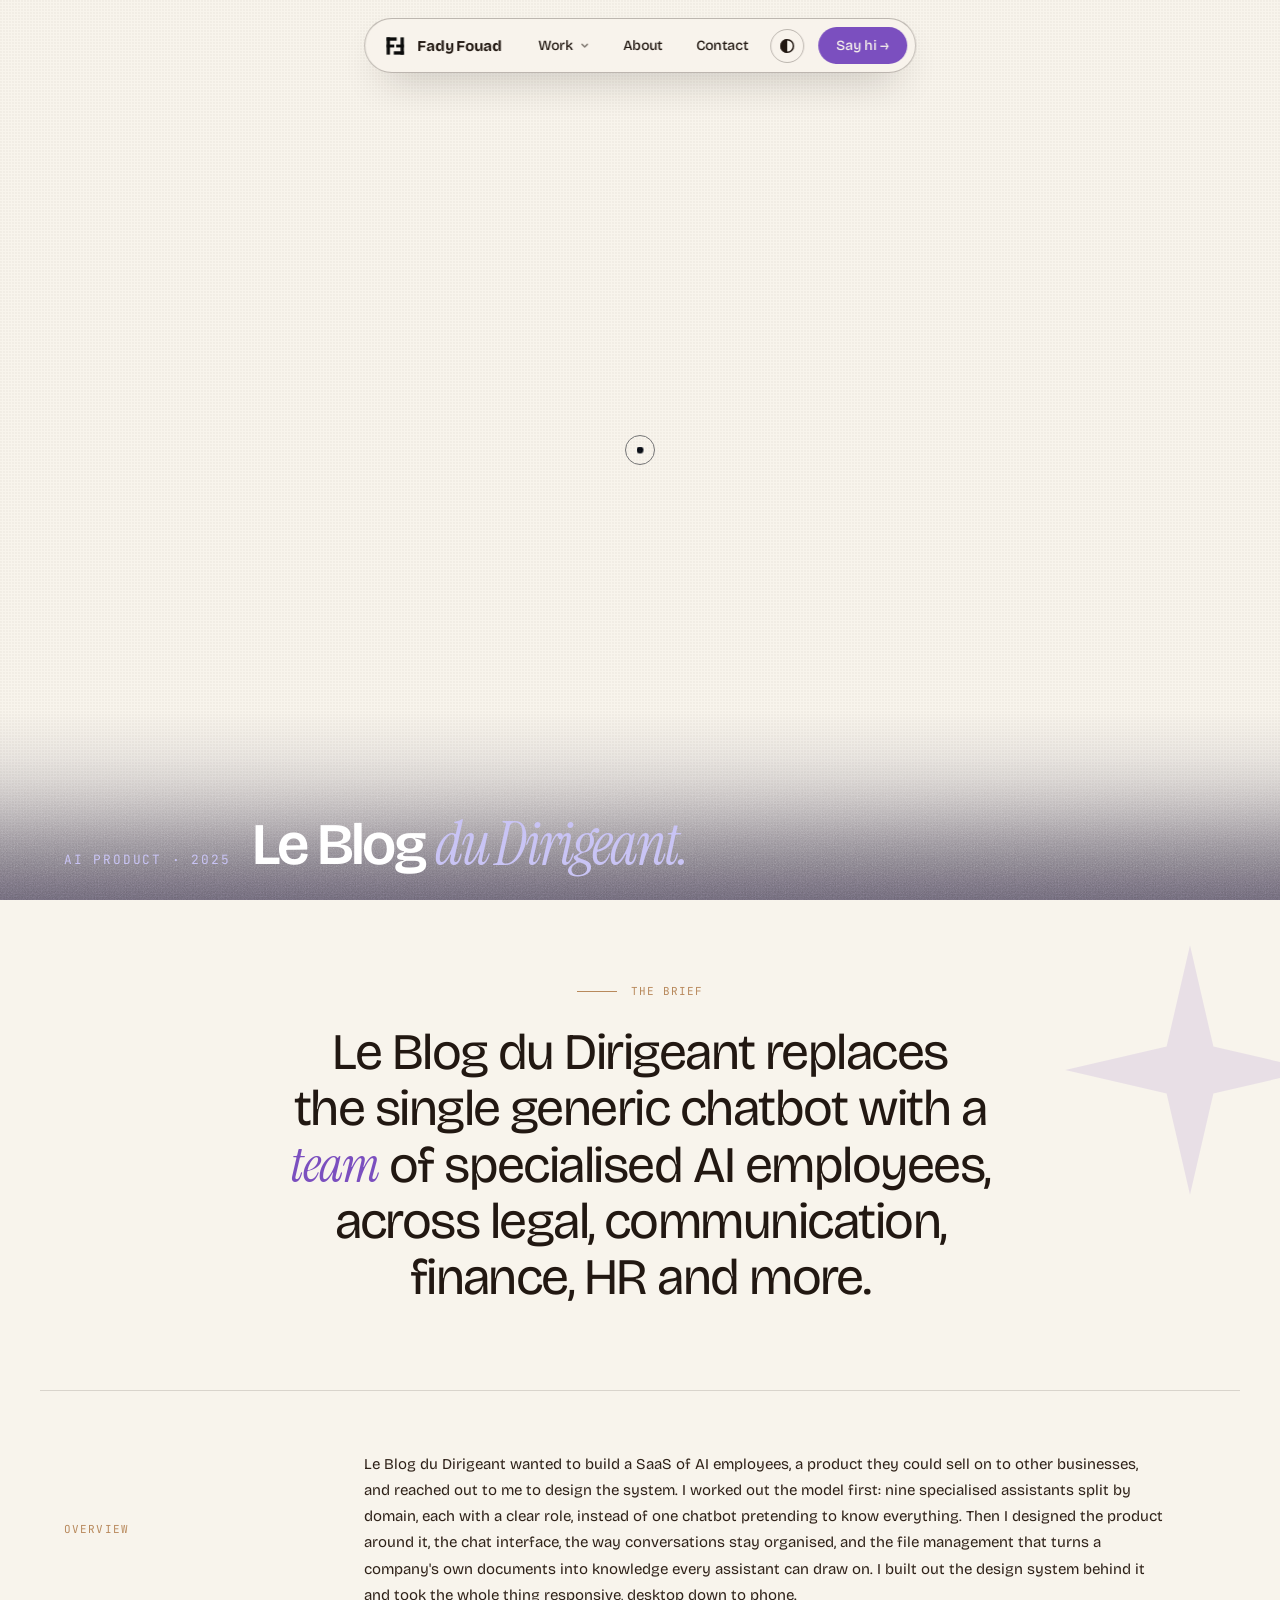
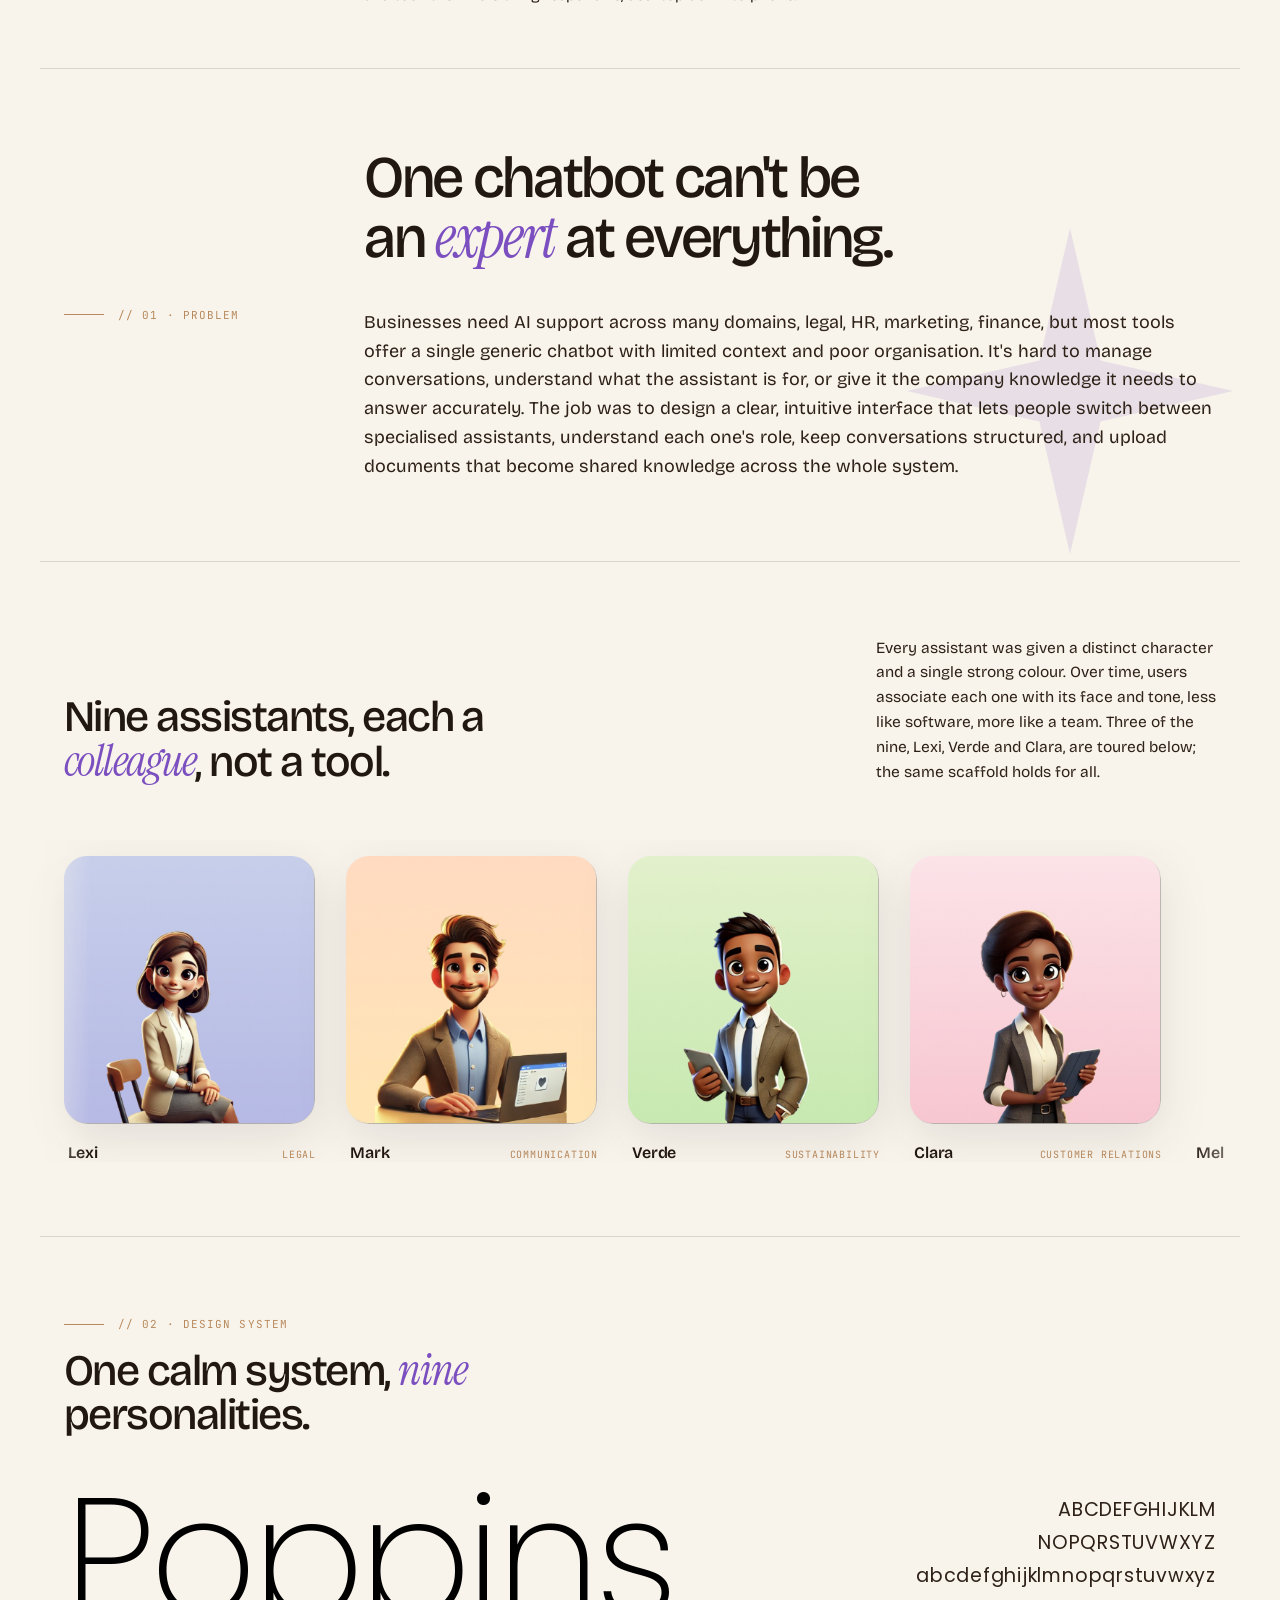
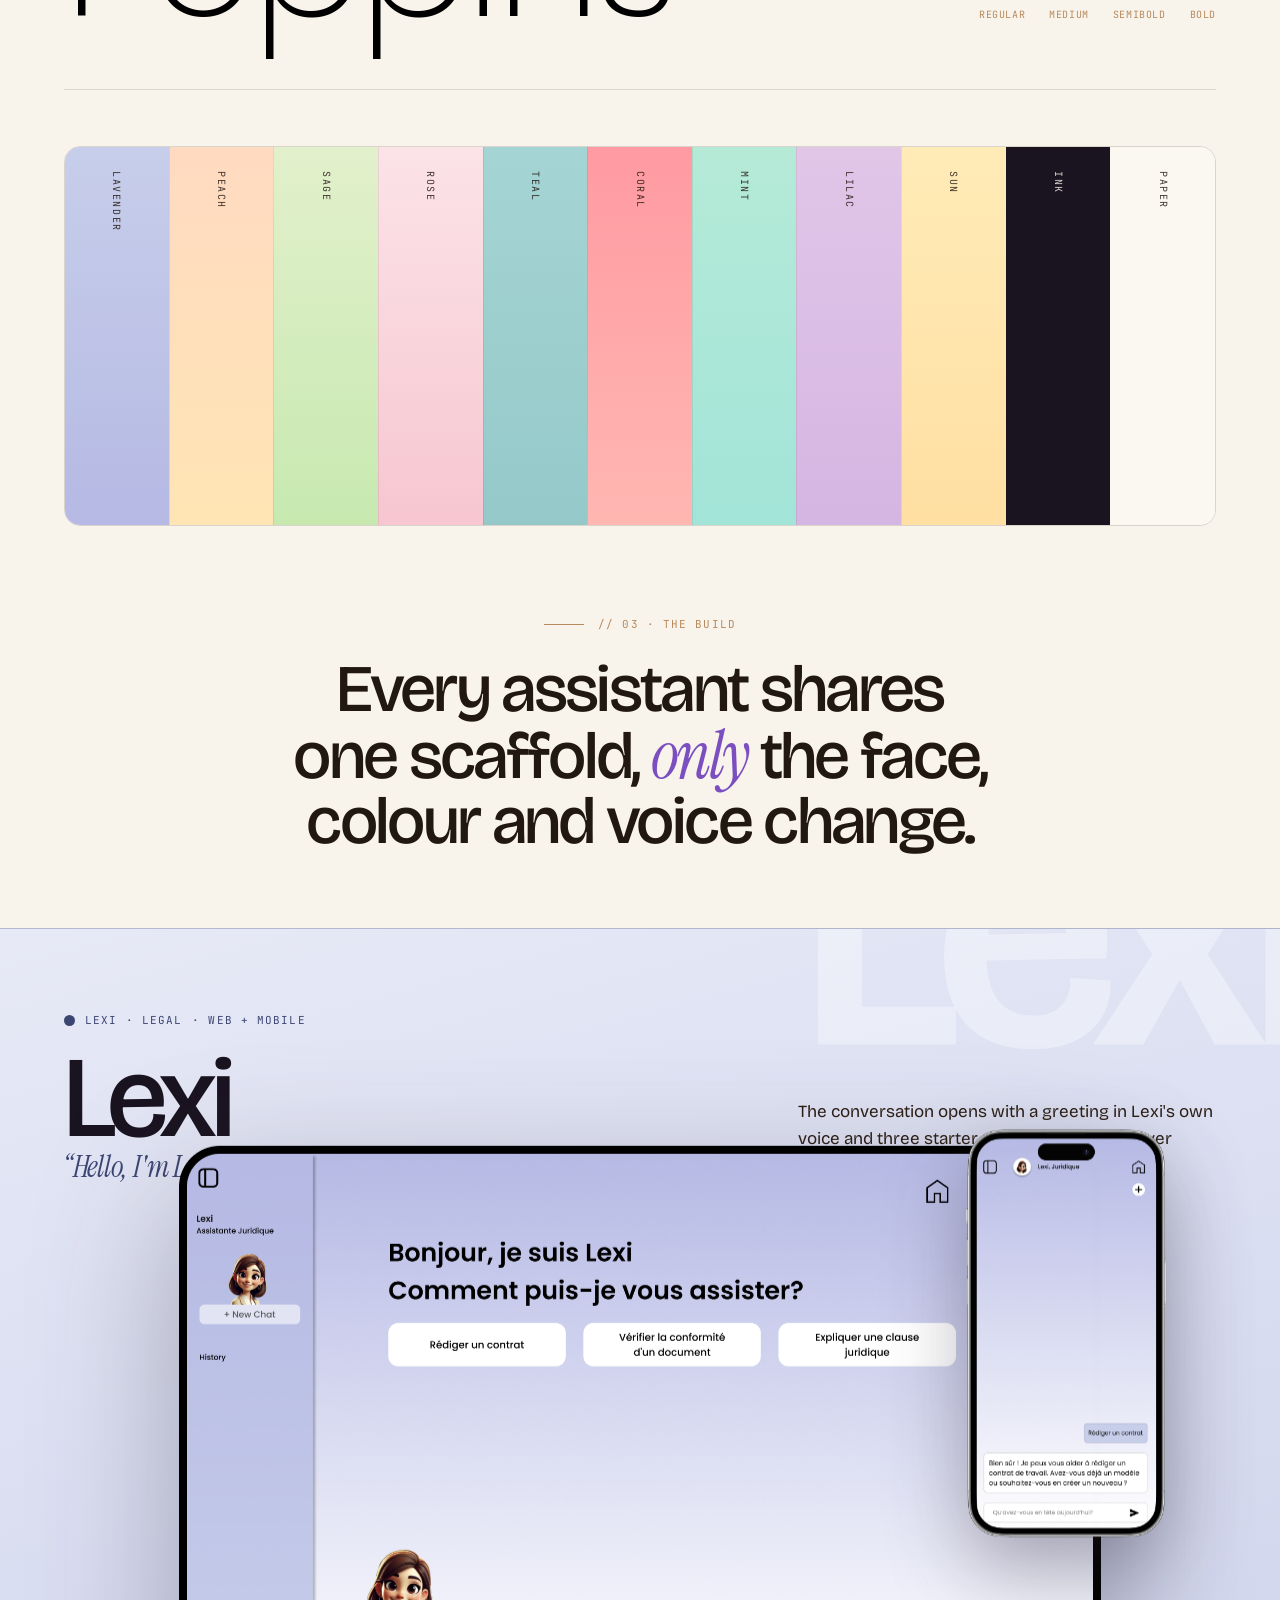
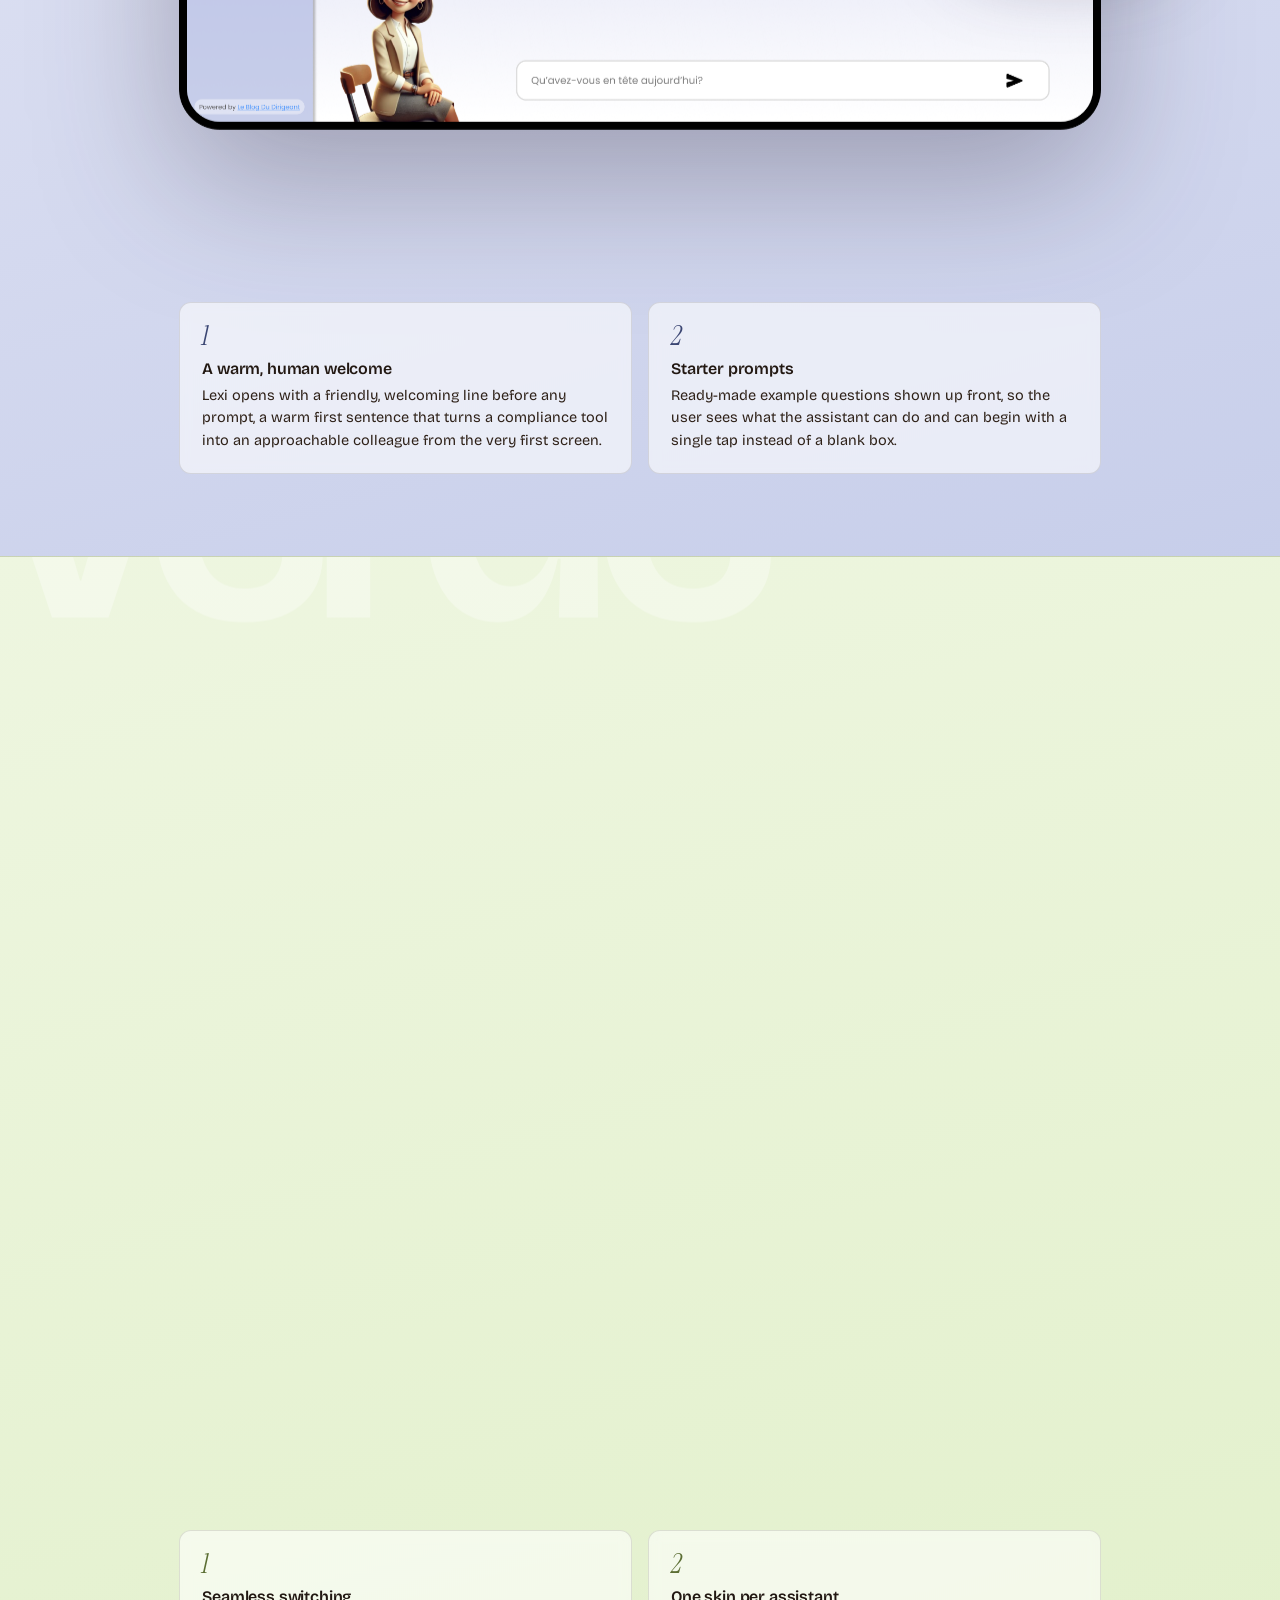
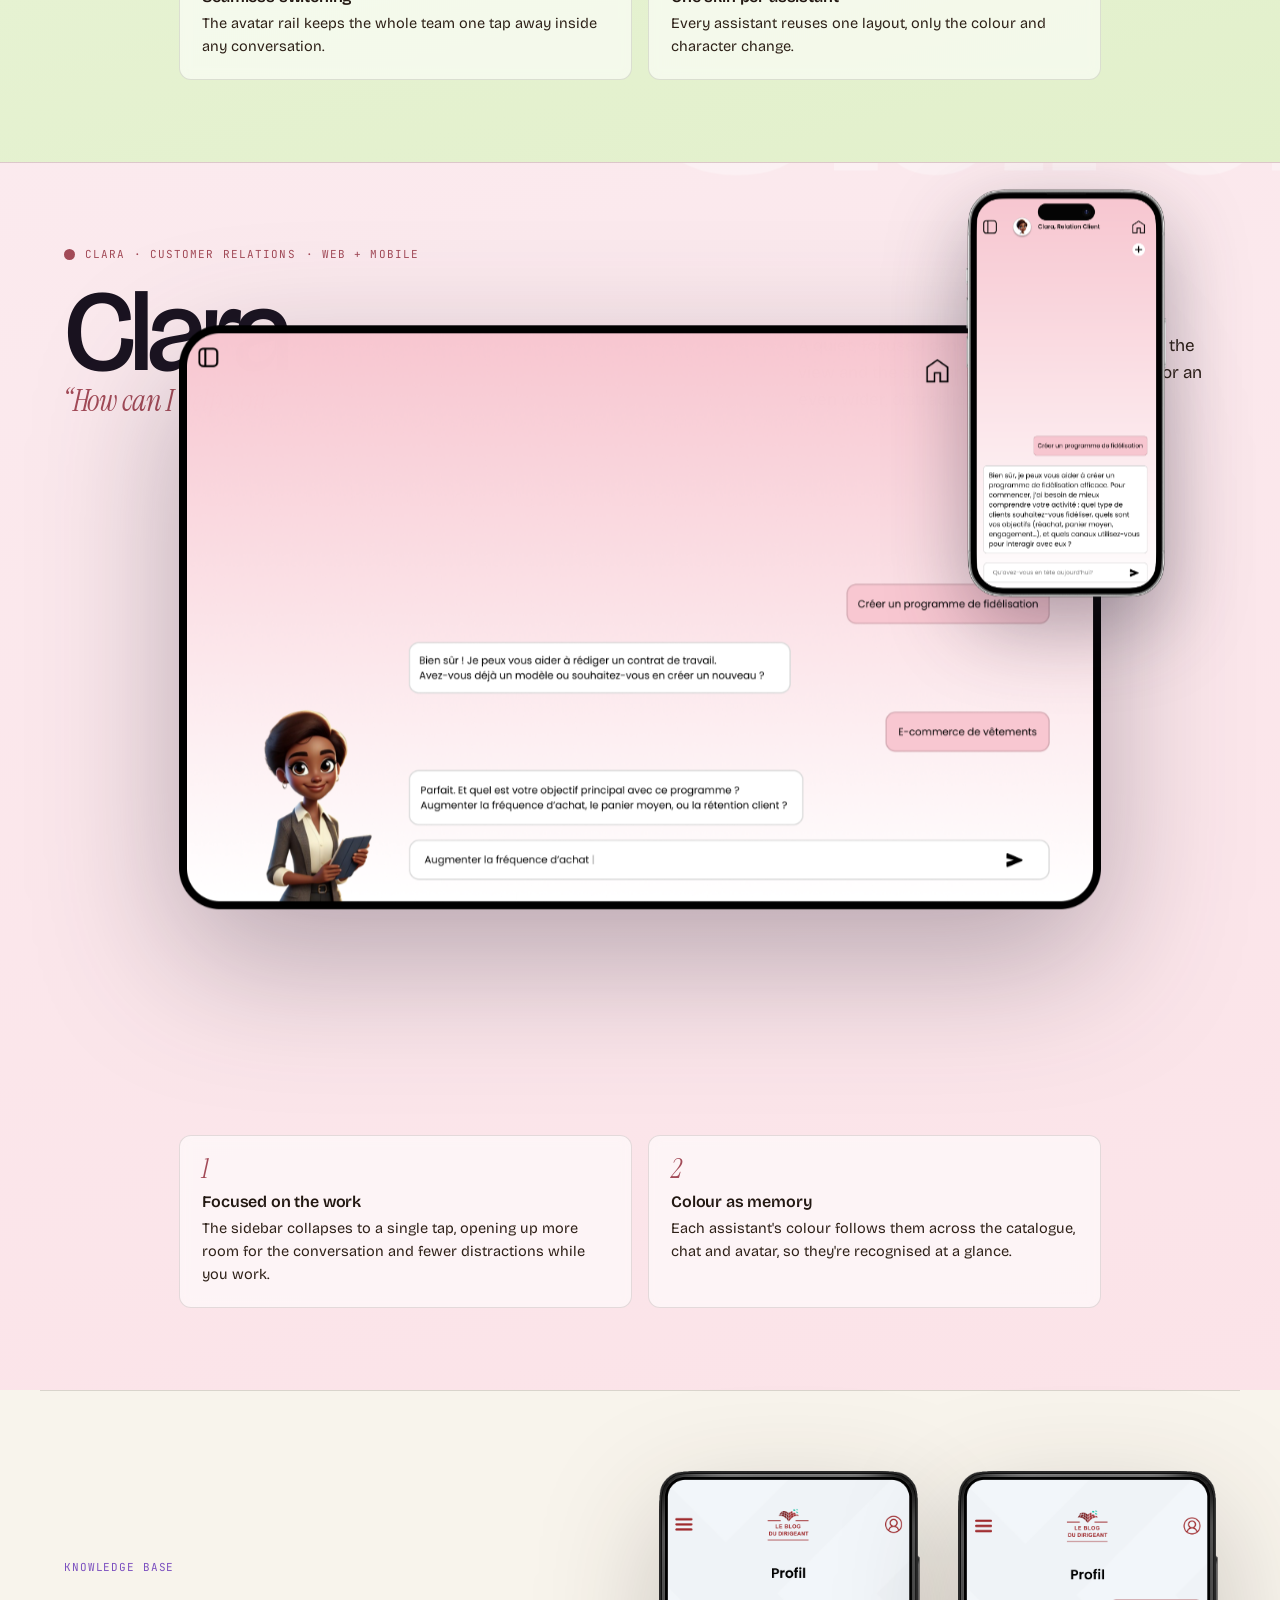
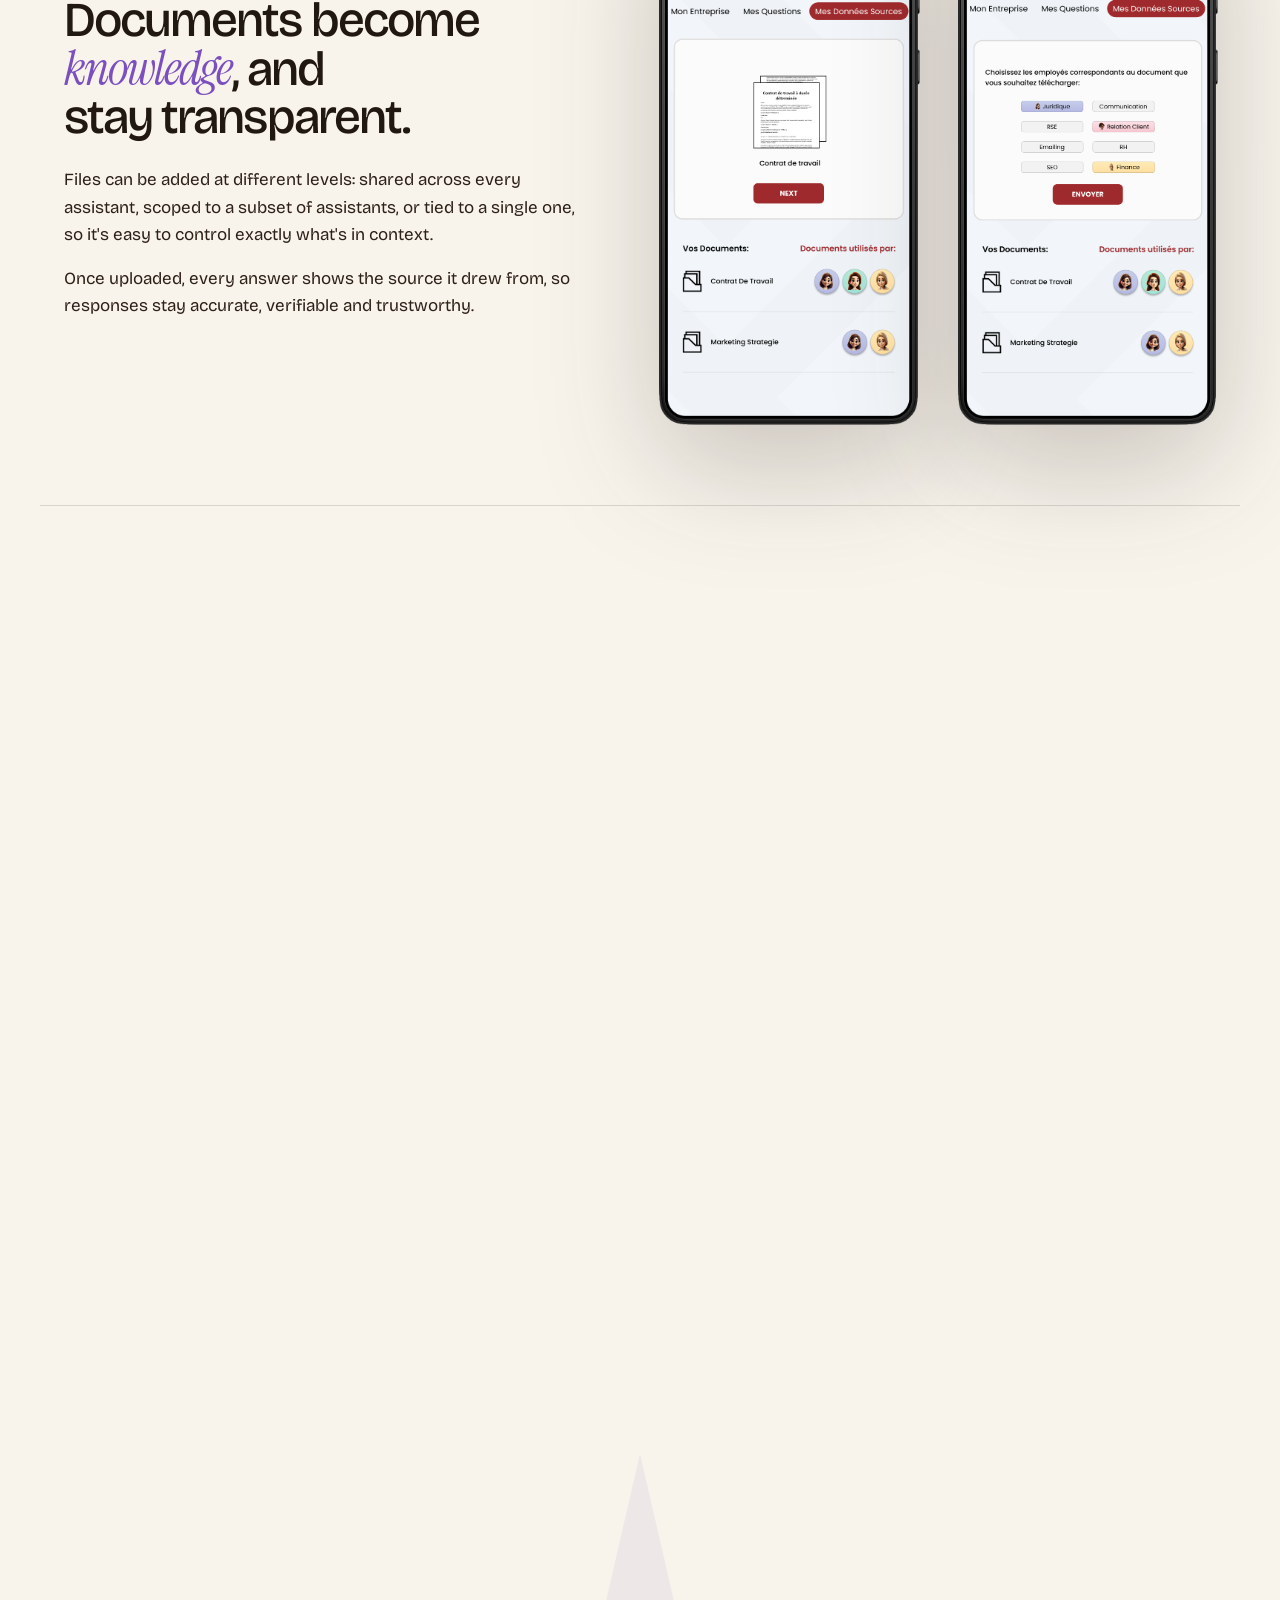
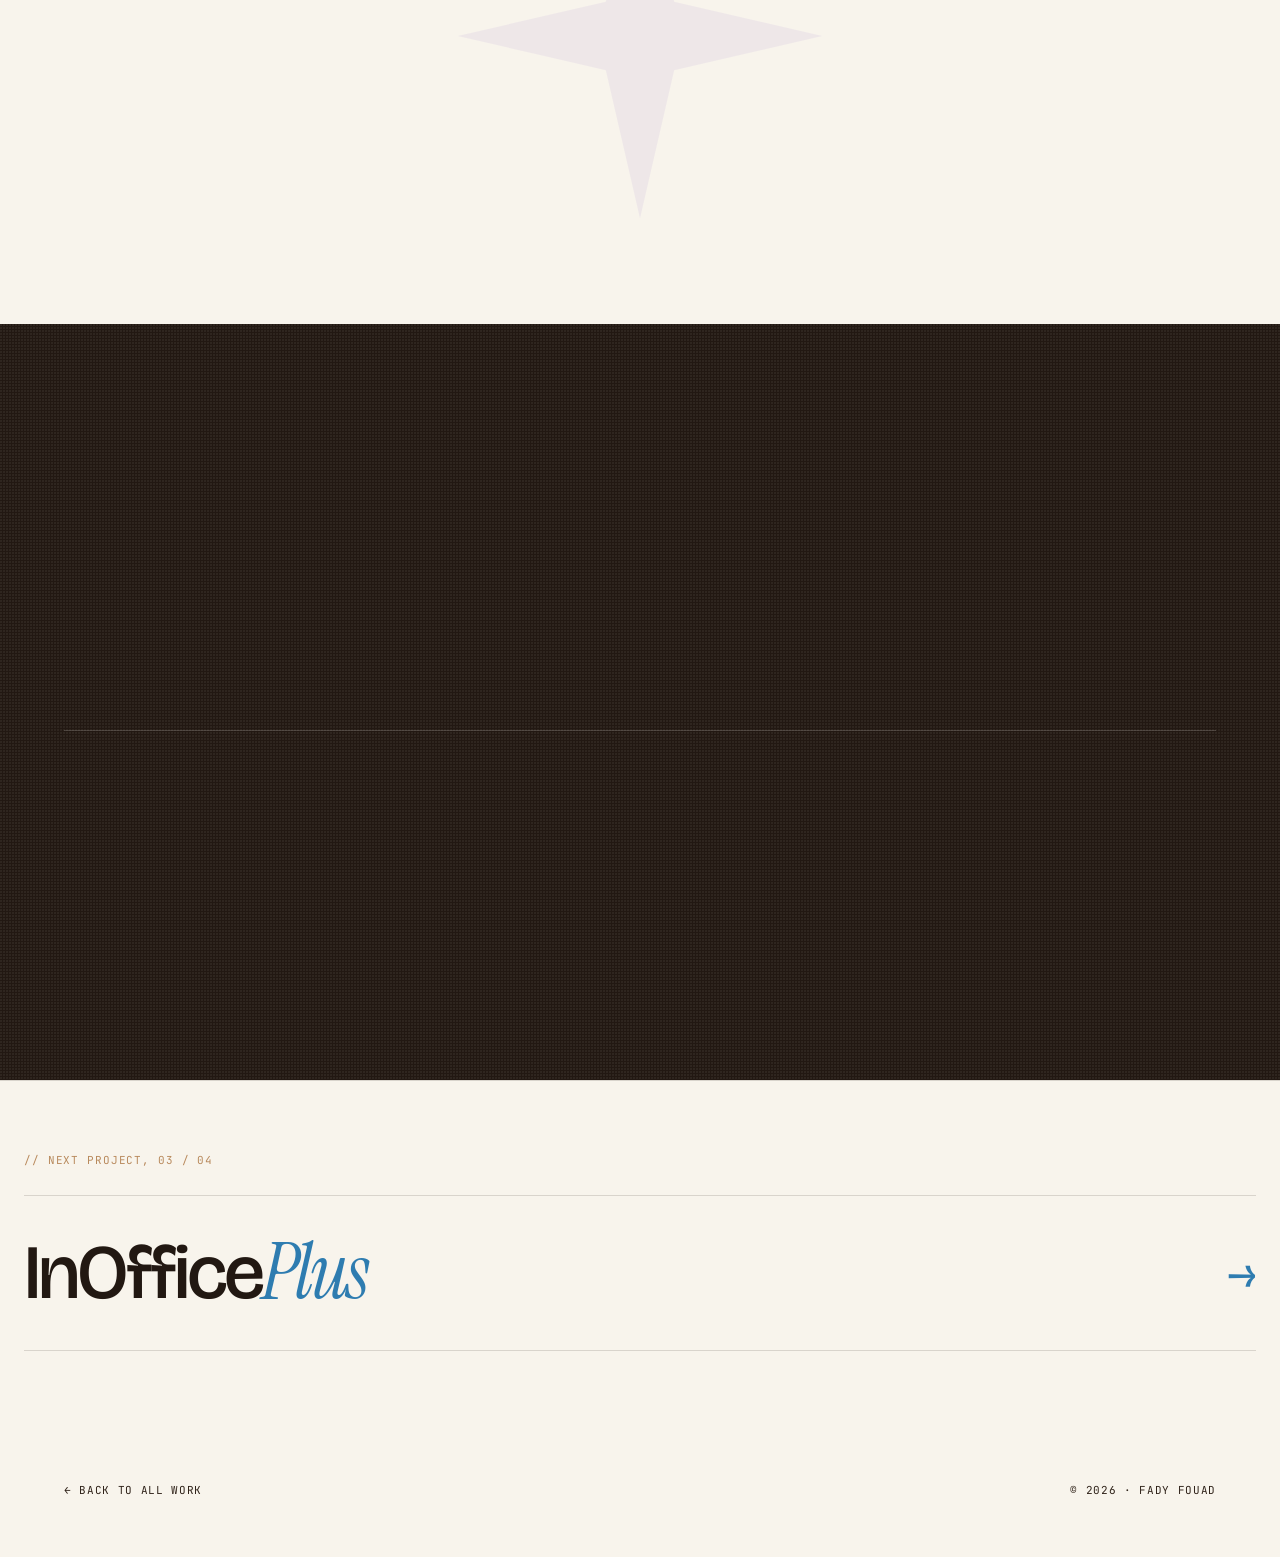
==== commit 3ddaeeba: "Add files via upload" ====
--- a/docs/case-studies/ai-assistants.html
+++ b/docs/case-studies/ai-assistants.html
@@ -737,8 +737,8 @@
 </style>
 <!-- ===================== HERO ===================== -->
 <section class="cvh" data-screen-label="01 Hero" style="--cva:#C9C4F5;--cvd:#1A1230">
-  <picture><source media="(max-width:860px)" srcset="../assets/leblog-cover-mobile.png" /><img class="cvh-img" src="../uploads/bloggg.png" alt="Le Blog du Dirigeant, AI employees app" /></picture>
-  <img class="cvh-mob" src="../uploads/leblog-mobile-group.png" alt="Le Blog du Dirigeant multi-agent chat on mobile" />
+  <picture><source media="(max-width:860px)" srcset="../assets/leblog-cover-mobile.png" /><img loading="eager" fetchpriority="high" decoding="async" class="cvh-img" src="../uploads/bloggg.png" alt="Le Blog du Dirigeant, AI employees app" /></picture>
+  <img loading="eager" fetchpriority="high" decoding="async" class="cvh-mob" src="../uploads/leblog-mobile-group.png" alt="Le Blog du Dirigeant multi-agent chat on mobile" />
   <div class="cvh-bar">
     <div class="cvh-l"><span class="cvh-tag">AI Product · 2025</span><h1 class="cvh-title">Le Blog <em>du Dirigeant.</em></h1></div>
   </div>
@@ -785,24 +785,24 @@
   </div>
   <div class="cast-carousel rv">
     <div class="cast-track">
-      <figure class="cast-card"><img src="../assets/leblog/cast3/lexi.png" alt="Lexi, the Legal AI assistant" /><figcaption><b>Lexi</b><span>Legal</span></figcaption></figure>
-      <figure class="cast-card"><img src="../assets/leblog/cast3/mark.png" alt="Mark, the Communication AI assistant" /><figcaption><b>Mark</b><span>Communication</span></figcaption></figure>
-      <figure class="cast-card"><img src="../assets/leblog/cast3/verde.png" alt="Verde, the Sustainability AI assistant" /><figcaption><b>Verde</b><span>Sustainability</span></figcaption></figure>
-      <figure class="cast-card"><img src="../assets/leblog/cast3/clara.png" alt="Clara, the Customer Relations AI assistant" /><figcaption><b>Clara</b><span>Customer Relations</span></figcaption></figure>
-      <figure class="cast-card"><img src="../assets/leblog/cast3/mel.png" alt="Mel, the Emailing AI assistant" /><figcaption><b>Mel</b><span>Emailing</span></figcaption></figure>
-      <figure class="cast-card"><img src="../assets/leblog/cast3/genie.png" alt="Genie, the General AI assistant" /><figcaption><b>Genie</b><span>General</span></figcaption></figure>
-      <figure class="cast-card"><img src="../assets/leblog/cast3/harmonia.png" alt="Harmonia, the Human Resources AI assistant" /><figcaption><b>Harmonia</b><span>Human Resources</span></figcaption></figure>
-      <figure class="cast-card"><img src="../assets/leblog/cast3/buddy.png" alt="Buddy, the SEO AI assistant" /><figcaption><b>Buddy</b><span>SEO</span></figcaption></figure>
-      <figure class="cast-card"><img src="../assets/leblog/cast3/fina.png" alt="Fina, the Finance AI assistant" /><figcaption><b>Fina</b><span>Finance</span></figcaption></figure>
-      <figure class="cast-card" aria-hidden="true"><img src="../assets/leblog/cast3/lexi.png" alt="" /><figcaption><b>Lexi</b><span>Legal</span></figcaption></figure>
-      <figure class="cast-card" aria-hidden="true"><img src="../assets/leblog/cast3/mark.png" alt="" /><figcaption><b>Mark</b><span>Communication</span></figcaption></figure>
-      <figure class="cast-card" aria-hidden="true"><img src="../assets/leblog/cast3/verde.png" alt="" /><figcaption><b>Verde</b><span>Sustainability</span></figcaption></figure>
-      <figure class="cast-card" aria-hidden="true"><img src="../assets/leblog/cast3/clara.png" alt="" /><figcaption><b>Clara</b><span>Customer Relations</span></figcaption></figure>
-      <figure class="cast-card" aria-hidden="true"><img src="../assets/leblog/cast3/mel.png" alt="" /><figcaption><b>Mel</b><span>Emailing</span></figcaption></figure>
-      <figure class="cast-card" aria-hidden="true"><img src="../assets/leblog/cast3/genie.png" alt="" /><figcaption><b>Genie</b><span>General</span></figcaption></figure>
-      <figure class="cast-card" aria-hidden="true"><img src="../assets/leblog/cast3/harmonia.png" alt="" /><figcaption><b>Harmonia</b><span>Human Resources</span></figcaption></figure>
-      <figure class="cast-card" aria-hidden="true"><img src="../assets/leblog/cast3/buddy.png" alt="" /><figcaption><b>Buddy</b><span>SEO</span></figcaption></figure>
-      <figure class="cast-card" aria-hidden="true"><img src="../assets/leblog/cast3/fina.png" alt="" /><figcaption><b>Fina</b><span>Finance</span></figcaption></figure>
+      <figure class="cast-card"><img loading="lazy" decoding="async" src="../assets/leblog/cast3/lexi.png" alt="Lexi, the Legal AI assistant" /><figcaption><b>Lexi</b><span>Legal</span></figcaption></figure>
+      <figure class="cast-card"><img loading="lazy" decoding="async" src="../assets/leblog/cast3/mark.png" alt="Mark, the Communication AI assistant" /><figcaption><b>Mark</b><span>Communication</span></figcaption></figure>
+      <figure class="cast-card"><img loading="lazy" decoding="async" src="../assets/leblog/cast3/verde.png" alt="Verde, the Sustainability AI assistant" /><figcaption><b>Verde</b><span>Sustainability</span></figcaption></figure>
+      <figure class="cast-card"><img loading="lazy" decoding="async" src="../assets/leblog/cast3/clara.png" alt="Clara, the Customer Relations AI assistant" /><figcaption><b>Clara</b><span>Customer Relations</span></figcaption></figure>
+      <figure class="cast-card"><img loading="lazy" decoding="async" src="../assets/leblog/cast3/mel.png" alt="Mel, the Emailing AI assistant" /><figcaption><b>Mel</b><span>Emailing</span></figcaption></figure>
+      <figure class="cast-card"><img loading="lazy" decoding="async" src="../assets/leblog/cast3/genie.png" alt="Genie, the General AI assistant" /><figcaption><b>Genie</b><span>General</span></figcaption></figure>
+      <figure class="cast-card"><img loading="lazy" decoding="async" src="../assets/leblog/cast3/harmonia.png" alt="Harmonia, the Human Resources AI assistant" /><figcaption><b>Harmonia</b><span>Human Resources</span></figcaption></figure>
+      <figure class="cast-card"><img loading="lazy" decoding="async" src="../assets/leblog/cast3/buddy.png" alt="Buddy, the SEO AI assistant" /><figcaption><b>Buddy</b><span>SEO</span></figcaption></figure>
+      <figure class="cast-card"><img loading="lazy" decoding="async" src="../assets/leblog/cast3/fina.png" alt="Fina, the Finance AI assistant" /><figcaption><b>Fina</b><span>Finance</span></figcaption></figure>
+      <figure class="cast-card" aria-hidden="true"><img loading="lazy" decoding="async" src="../assets/leblog/cast3/lexi.png" alt="" /><figcaption><b>Lexi</b><span>Legal</span></figcaption></figure>
+      <figure class="cast-card" aria-hidden="true"><img loading="lazy" decoding="async" src="../assets/leblog/cast3/mark.png" alt="" /><figcaption><b>Mark</b><span>Communication</span></figcaption></figure>
+      <figure class="cast-card" aria-hidden="true"><img loading="lazy" decoding="async" src="../assets/leblog/cast3/verde.png" alt="" /><figcaption><b>Verde</b><span>Sustainability</span></figcaption></figure>
+      <figure class="cast-card" aria-hidden="true"><img loading="lazy" decoding="async" src="../assets/leblog/cast3/clara.png" alt="" /><figcaption><b>Clara</b><span>Customer Relations</span></figcaption></figure>
+      <figure class="cast-card" aria-hidden="true"><img loading="lazy" decoding="async" src="../assets/leblog/cast3/mel.png" alt="" /><figcaption><b>Mel</b><span>Emailing</span></figcaption></figure>
+      <figure class="cast-card" aria-hidden="true"><img loading="lazy" decoding="async" src="../assets/leblog/cast3/genie.png" alt="" /><figcaption><b>Genie</b><span>General</span></figcaption></figure>
+      <figure class="cast-card" aria-hidden="true"><img loading="lazy" decoding="async" src="../assets/leblog/cast3/harmonia.png" alt="" /><figcaption><b>Harmonia</b><span>Human Resources</span></figcaption></figure>
+      <figure class="cast-card" aria-hidden="true"><img loading="lazy" decoding="async" src="../assets/leblog/cast3/buddy.png" alt="" /><figcaption><b>Buddy</b><span>SEO</span></figcaption></figure>
+      <figure class="cast-card" aria-hidden="true"><img loading="lazy" decoding="async" src="../assets/leblog/cast3/fina.png" alt="" /><figcaption><b>Fina</b><span>Finance</span></figcaption></figure>
     </div>
   </div>
 </section>
@@ -853,8 +853,8 @@
       <p class="show-desc rv d1">The conversation opens with a greeting in Lexi's own voice and three starter prompts, the user never faces a blank box.</p>
     </div>
     <div class="show-stage la rv">
-      <div class="desk" data-par="0.4"><img src="../assets/leblog/lexi-desktop-hq.png" alt="Lexi legal assistant, desktop chat with greeting and starter prompts" /></div>
-      <div class="ph" data-par="1.3"><img src="../assets/leblog/lexi-phone-hq.png" alt="Lexi, mobile chat" /></div>
+      <div class="desk" data-par="0.4"><img loading="lazy" decoding="async" src="../assets/leblog/lexi-desktop-hq.png" alt="Lexi legal assistant, desktop chat with greeting and starter prompts" /></div>
+      <div class="ph" data-par="1.3"><img loading="lazy" decoding="async" src="../assets/leblog/lexi-phone-hq.png" alt="Lexi, mobile chat" /></div>
     </div>
     <div class="annot">
       <div class="ann-box rv"><span class="ai">1</span><h4>A warm, human welcome</h4><p>Lexi opens with a friendly, welcoming line before any prompt, a warm first sentence that turns a compliance tool into an approachable colleague from the very first screen.</p></div>
@@ -875,8 +875,8 @@
       <p class="show-desc rv d1">A row of avatars sits at the top of every conversation, so switching from one specialist to another is a single click, no menus.</p>
     </div>
     <div class="show-stage lb rv">
-      <div class="desk" data-par="0.4"><img src="../assets/leblog/verde-desktop-hq.png" alt="Verde sustainability assistant, desktop chat with the avatar switcher rail" /></div>
-      <div class="ph" data-par="1.3"><img src="../assets/leblog/verde-phone-hq.png" alt="Verde, mobile chat" /></div>
+      <div class="desk" data-par="0.4"><img loading="lazy" decoding="async" src="../assets/leblog/verde-desktop-hq.png" alt="Verde sustainability assistant, desktop chat with the avatar switcher rail" /></div>
+      <div class="ph" data-par="1.3"><img loading="lazy" decoding="async" src="../assets/leblog/verde-phone-hq.png" alt="Verde, mobile chat" /></div>
     </div>
     <div class="annot">
       <div class="ann-box rv"><span class="ai">1</span><h4>Seamless switching</h4><p>The avatar rail keeps the whole team one tap away inside any conversation.</p></div>
@@ -897,8 +897,8 @@
       <p class="show-desc rv d1">A quiet, focused canvas: the character anchors the view and the sidebar collapses to a single tap for an even wider, distraction-free thread.</p>
     </div>
     <div class="show-stage la rv">
-      <div class="desk" data-par="0.4"><img src="../assets/leblog/clara-desktop-hq.png" alt="Clara customer-relations assistant, calm desktop conversation canvas" /></div>
-      <div class="ph" data-par="1.3"><img src="../assets/leblog/clara-phone-hq.png" alt="Clara, mobile chat" /></div>
+      <div class="desk" data-par="0.4"><img loading="lazy" decoding="async" src="../assets/leblog/clara-desktop-hq.png" alt="Clara customer-relations assistant, calm desktop conversation canvas" /></div>
+      <div class="ph" data-par="1.3"><img loading="lazy" decoding="async" src="../assets/leblog/clara-phone-hq.png" alt="Clara, mobile chat" /></div>
     </div>
     <div class="annot">
       <div class="ann-box rv"><span class="ai">1</span><h4>Focused on the work</h4><p>The sidebar collapses to a single tap, opening up more room for the conversation and fewer distractions while you work.</p></div>
@@ -917,8 +917,8 @@
       <p>Once uploaded, every answer shows the source it drew from, so responses stay accurate, verifiable and trustworthy.</p>
     </div>
     <div class="files-plate rv d1">
-      <img src="../assets/leblog/files-phone-hq2-clean.png" alt="File management, document upload flow on mobile" />
-      <img src="../assets/leblog/files-phone-hq1-clean.png" alt="File management, per-assistant document access on mobile" />
+      <img loading="lazy" decoding="async" src="../assets/leblog/files-phone-hq2-clean.png" alt="File management, document upload flow on mobile" />
+      <img loading="lazy" decoding="async" src="../assets/leblog/files-phone-hq1-clean.png" alt="File management, per-assistant document access on mobile" />
     </div>
   </div>
 </section>
@@ -932,10 +932,10 @@
   <p class="resp-lead rv">The catalogue, the chat scaffold and the file system all collapse gracefully into a single thumb-friendly column. Each assistant keeps its colour and character, the language never breaks between desktop and mobile.</p>
   <div class="swipe-hint" aria-hidden="true"><span>Swipe to explore</span> <span class="sh-ar">→</span></div>
   <div class="phone-band">
-    <div class="phone-cell pc-home rv" style="--cw:linear-gradient(165deg,#EFEAF7,#E1D8F0);--ct:var(--rust-deep);"><div class="cap"><b>Catalogue</b><span>Home</span></div><div class="ph-shot"><img src="../assets/leblog/home-phone-hq.png" alt="Assistant catalogue on mobile" /></div></div>
-    <div class="phone-cell pc-lexi rv d1" style="--cw:linear-gradient(165deg,var(--lexi-wash),var(--lexi));--ct:var(--lexi-ink);"><div class="cap"><b>Lexi</b><span>Legal</span></div><div class="ph-shot"><img src="../assets/leblog/resp-lexi-hq.png" alt="Lexi legal assistant on mobile" /></div></div>
-    <div class="phone-cell pc-mel rv d2" style="--cw:linear-gradient(165deg,var(--mel-wash),var(--mel));--ct:var(--mel-ink);"><div class="cap"><b>Mel</b><span>Emailing</span></div><div class="ph-shot"><img src="../assets/leblog/resp-mel-hq.png" alt="Mel emailing assistant on mobile" /></div></div>
-    <div class="phone-cell pc-mark rv d3" style="--cw:linear-gradient(165deg,var(--mark-wash),var(--mark));--ct:var(--mark-ink);"><div class="cap"><b>Mark</b><span>Communication</span></div><div class="ph-shot"><img src="../assets/leblog/resp-mark-hq.png" alt="Mark communication assistant on mobile" /></div></div>
+    <div class="phone-cell pc-home rv" style="--cw:linear-gradient(165deg,#EFEAF7,#E1D8F0);--ct:var(--rust-deep);"><div class="cap"><b>Catalogue</b><span>Home</span></div><div class="ph-shot"><img loading="lazy" decoding="async" src="../assets/leblog/home-phone-hq.png" alt="Assistant catalogue on mobile" /></div></div>
+    <div class="phone-cell pc-lexi rv d1" style="--cw:linear-gradient(165deg,var(--lexi-wash),var(--lexi));--ct:var(--lexi-ink);"><div class="cap"><b>Lexi</b><span>Legal</span></div><div class="ph-shot"><img loading="lazy" decoding="async" src="../assets/leblog/resp-lexi-hq.png" alt="Lexi legal assistant on mobile" /></div></div>
+    <div class="phone-cell pc-mel rv d2" style="--cw:linear-gradient(165deg,var(--mel-wash),var(--mel));--ct:var(--mel-ink);"><div class="cap"><b>Mel</b><span>Emailing</span></div><div class="ph-shot"><img loading="lazy" decoding="async" src="../assets/leblog/resp-mel-hq.png" alt="Mel emailing assistant on mobile" /></div></div>
+    <div class="phone-cell pc-mark rv d3" style="--cw:linear-gradient(165deg,var(--mark-wash),var(--mark));--ct:var(--mark-ink);"><div class="cap"><b>Mark</b><span>Communication</span></div><div class="ph-shot"><img loading="lazy" decoding="async" src="../assets/leblog/resp-mark-hq.png" alt="Mark communication assistant on mobile" /></div></div>
   </div>
   <div class="swipe-dots" aria-hidden="true"><i></i><i></i><i></i><i></i></div>
 </section>
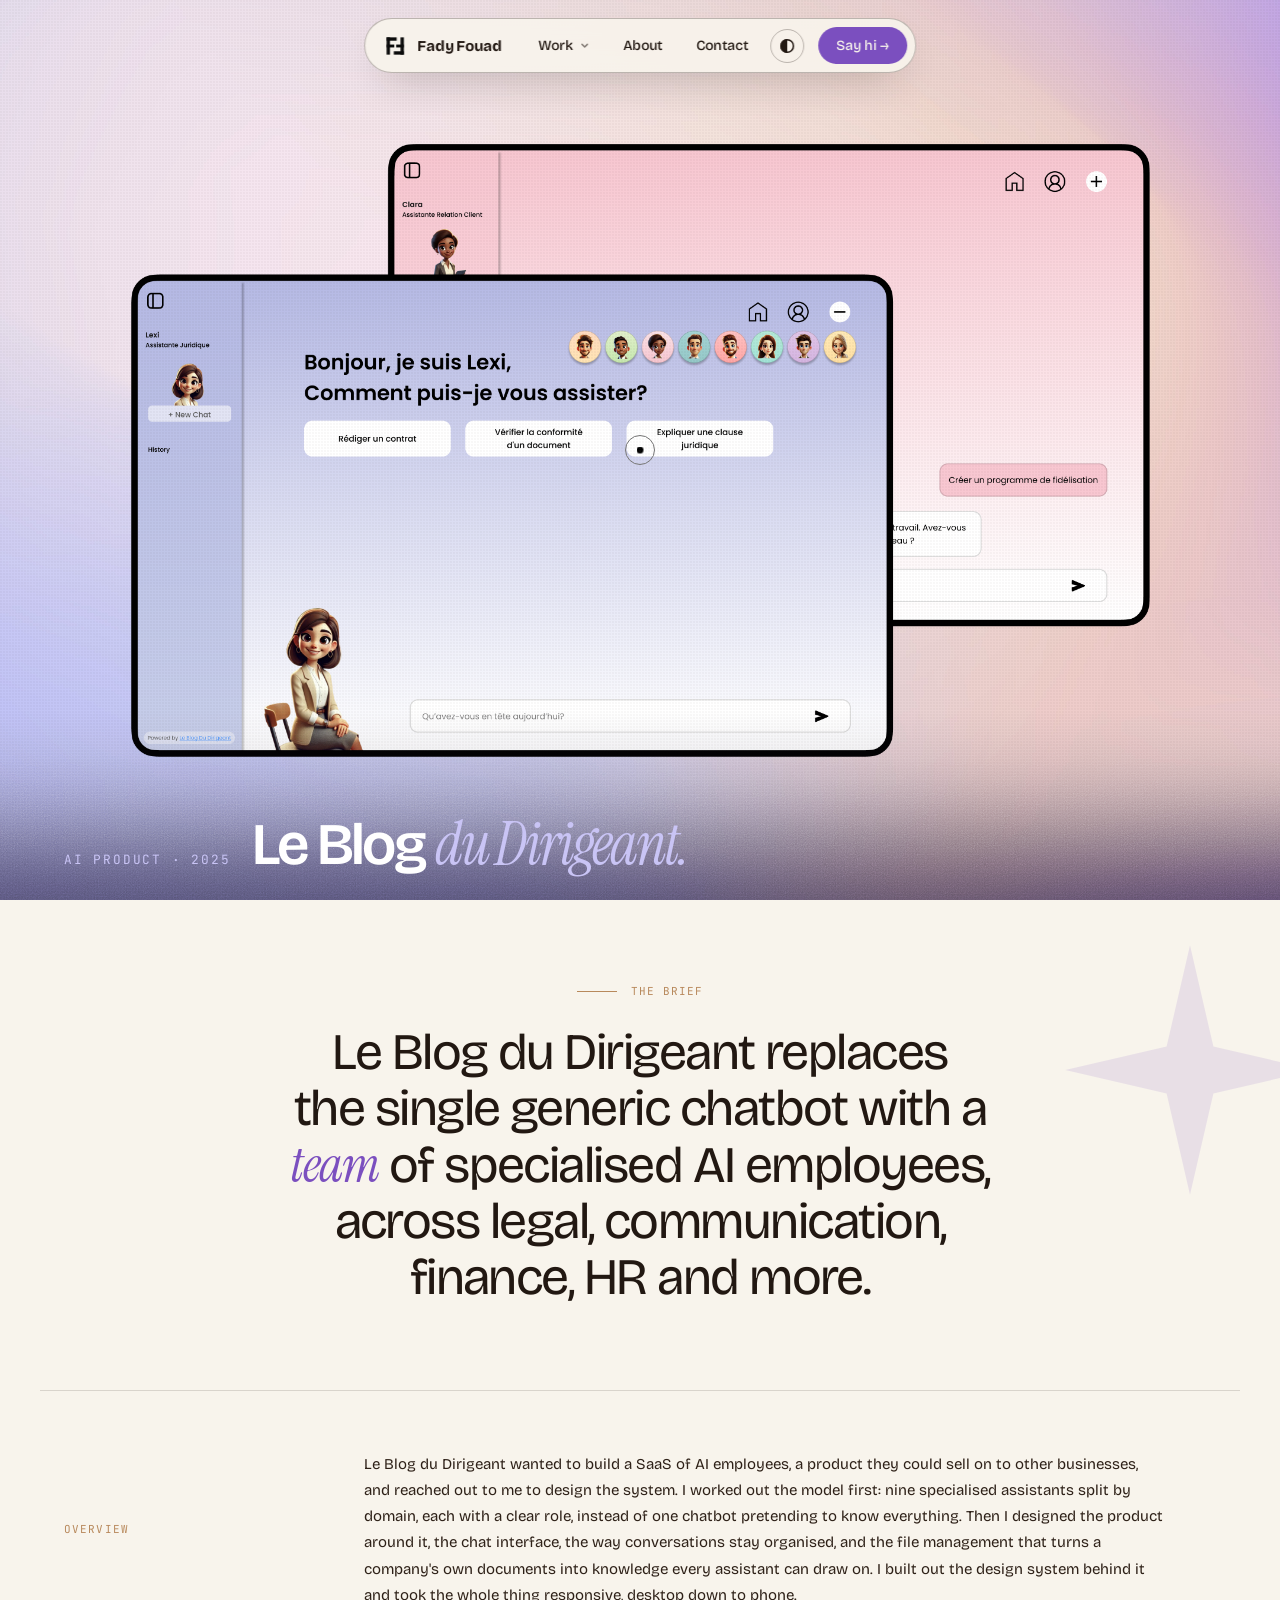
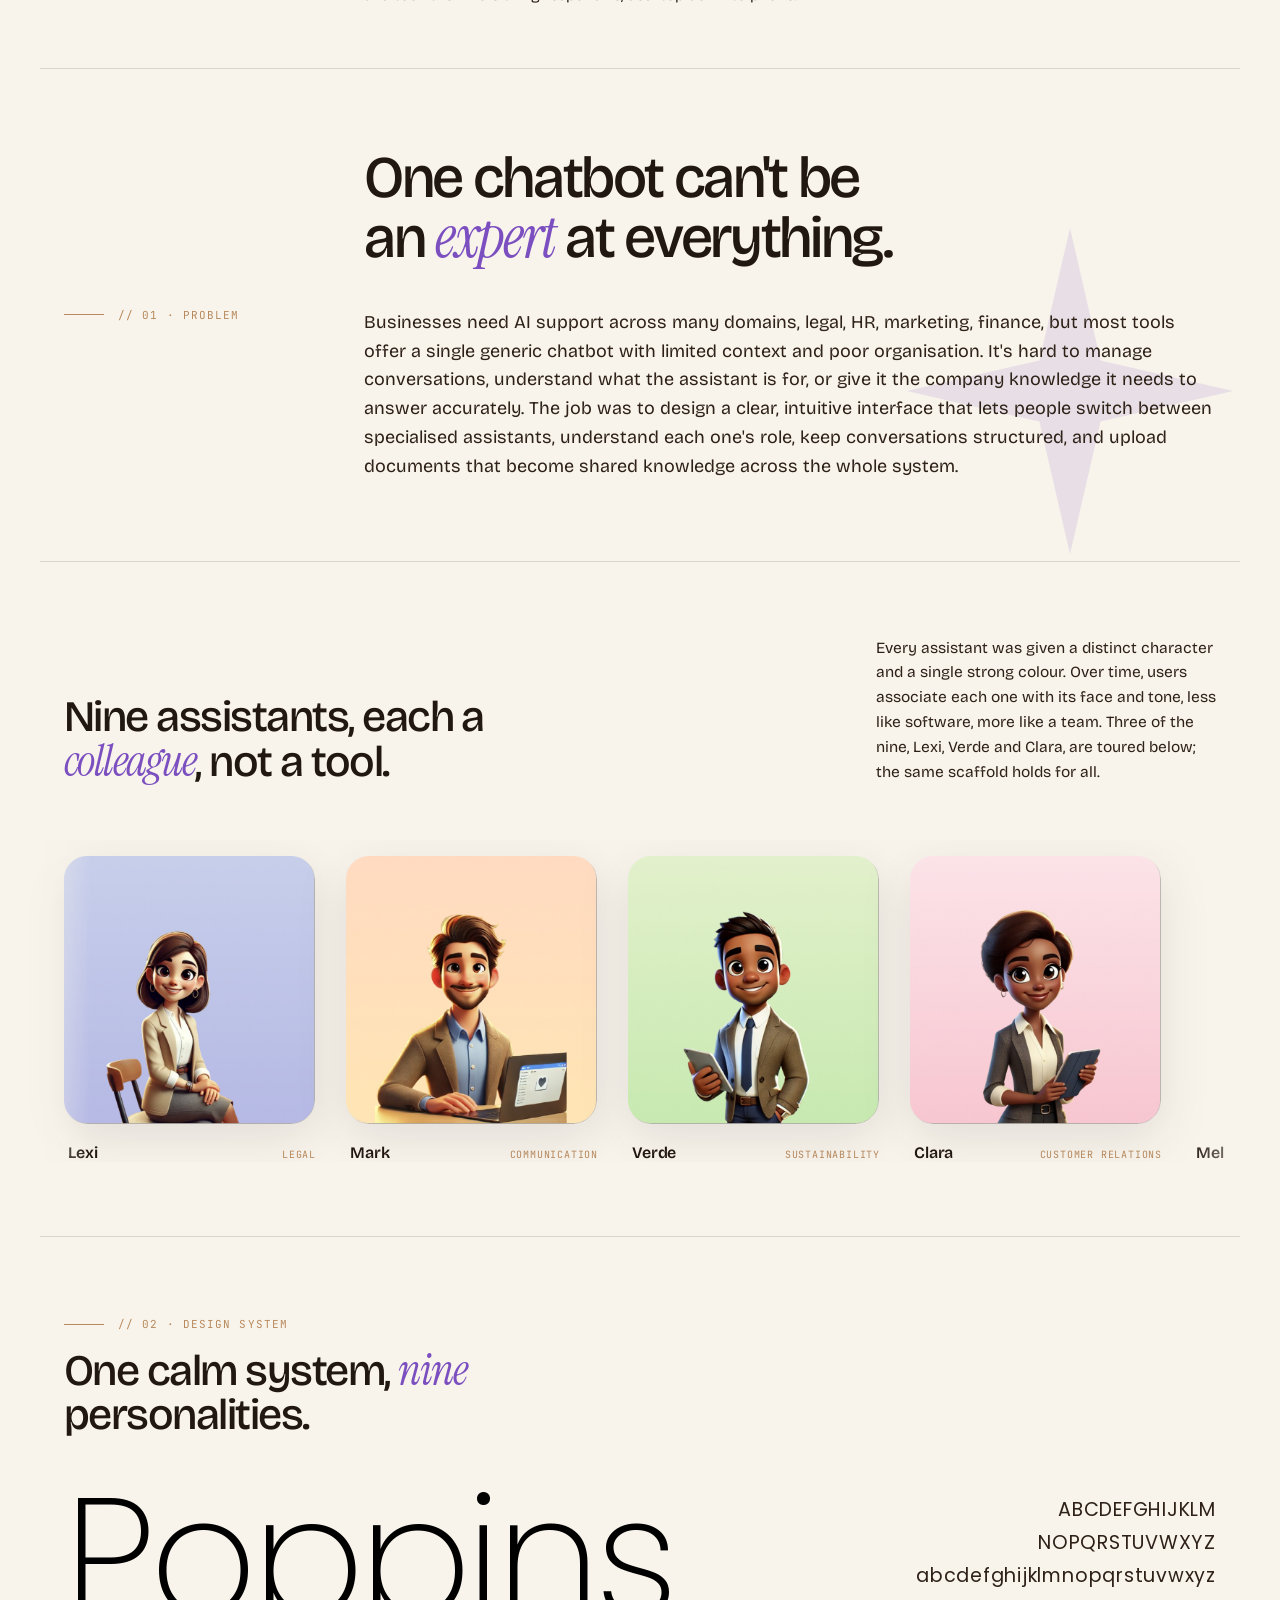
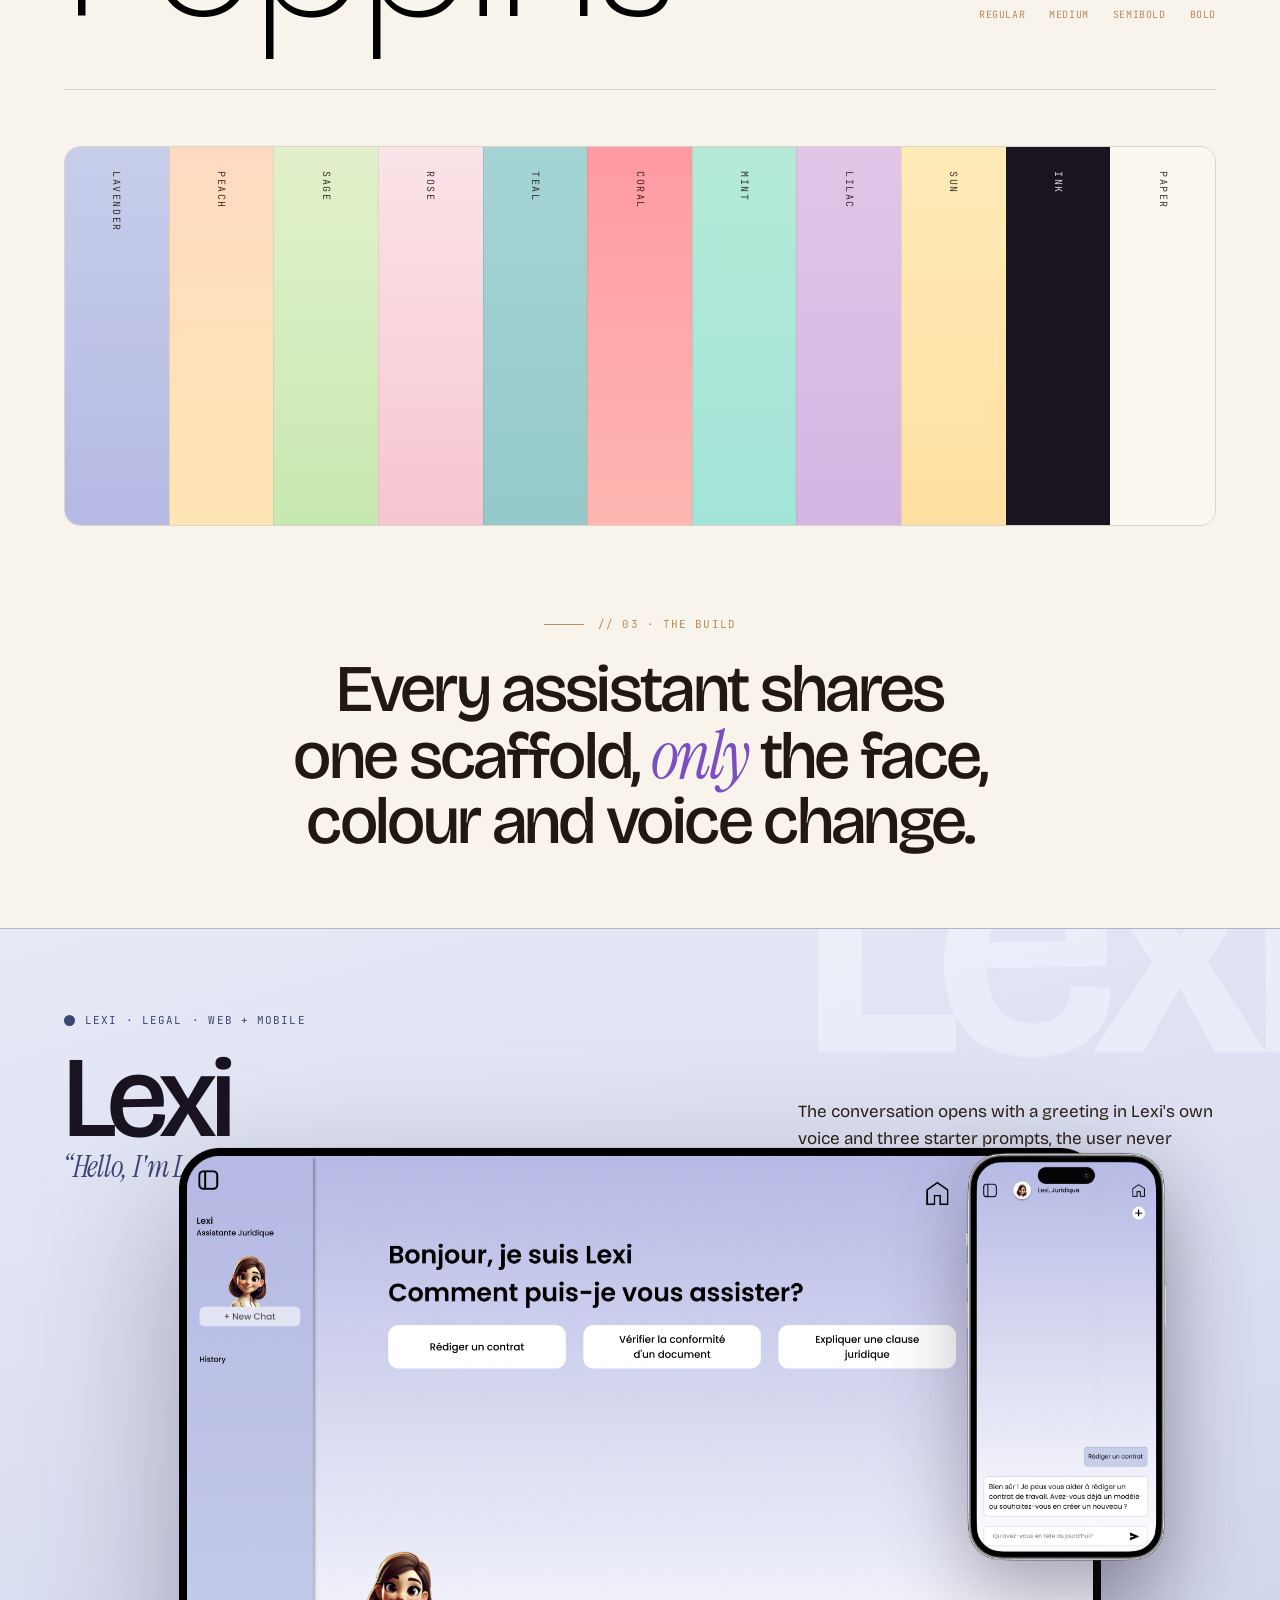
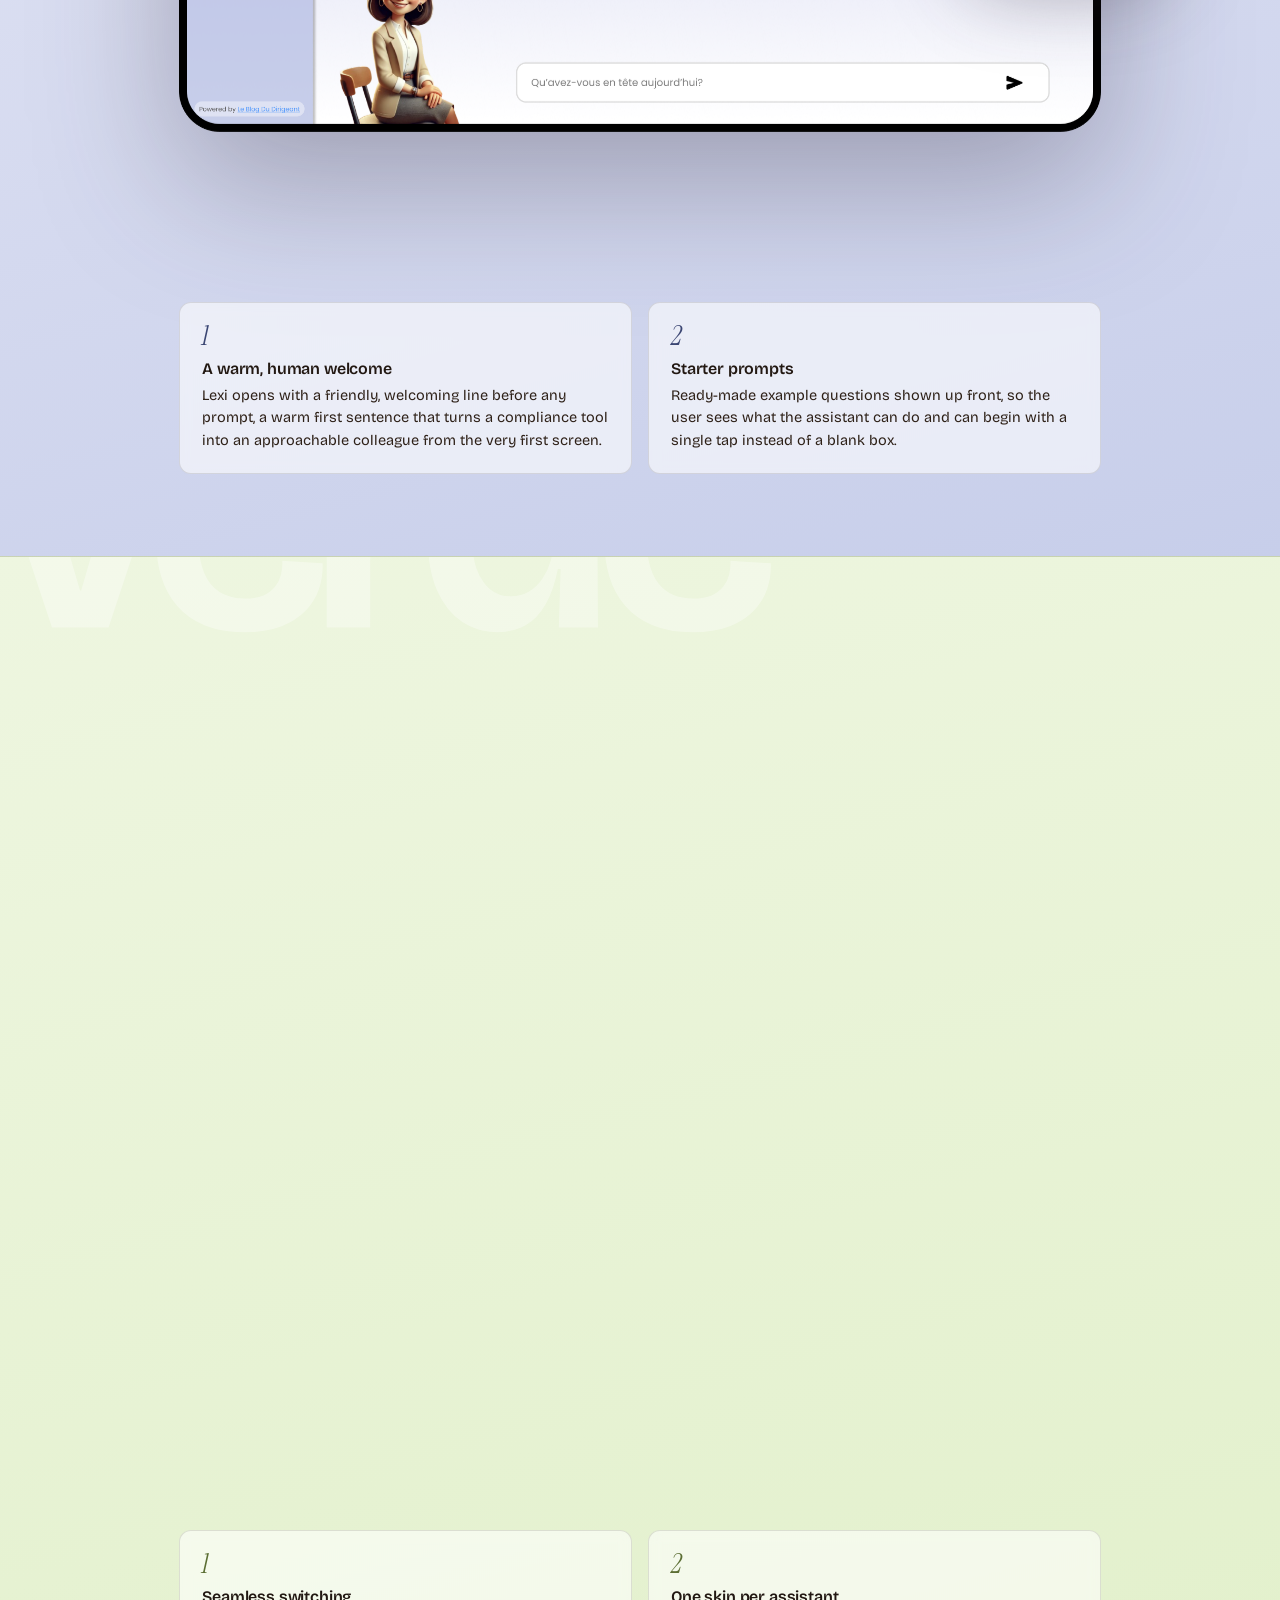
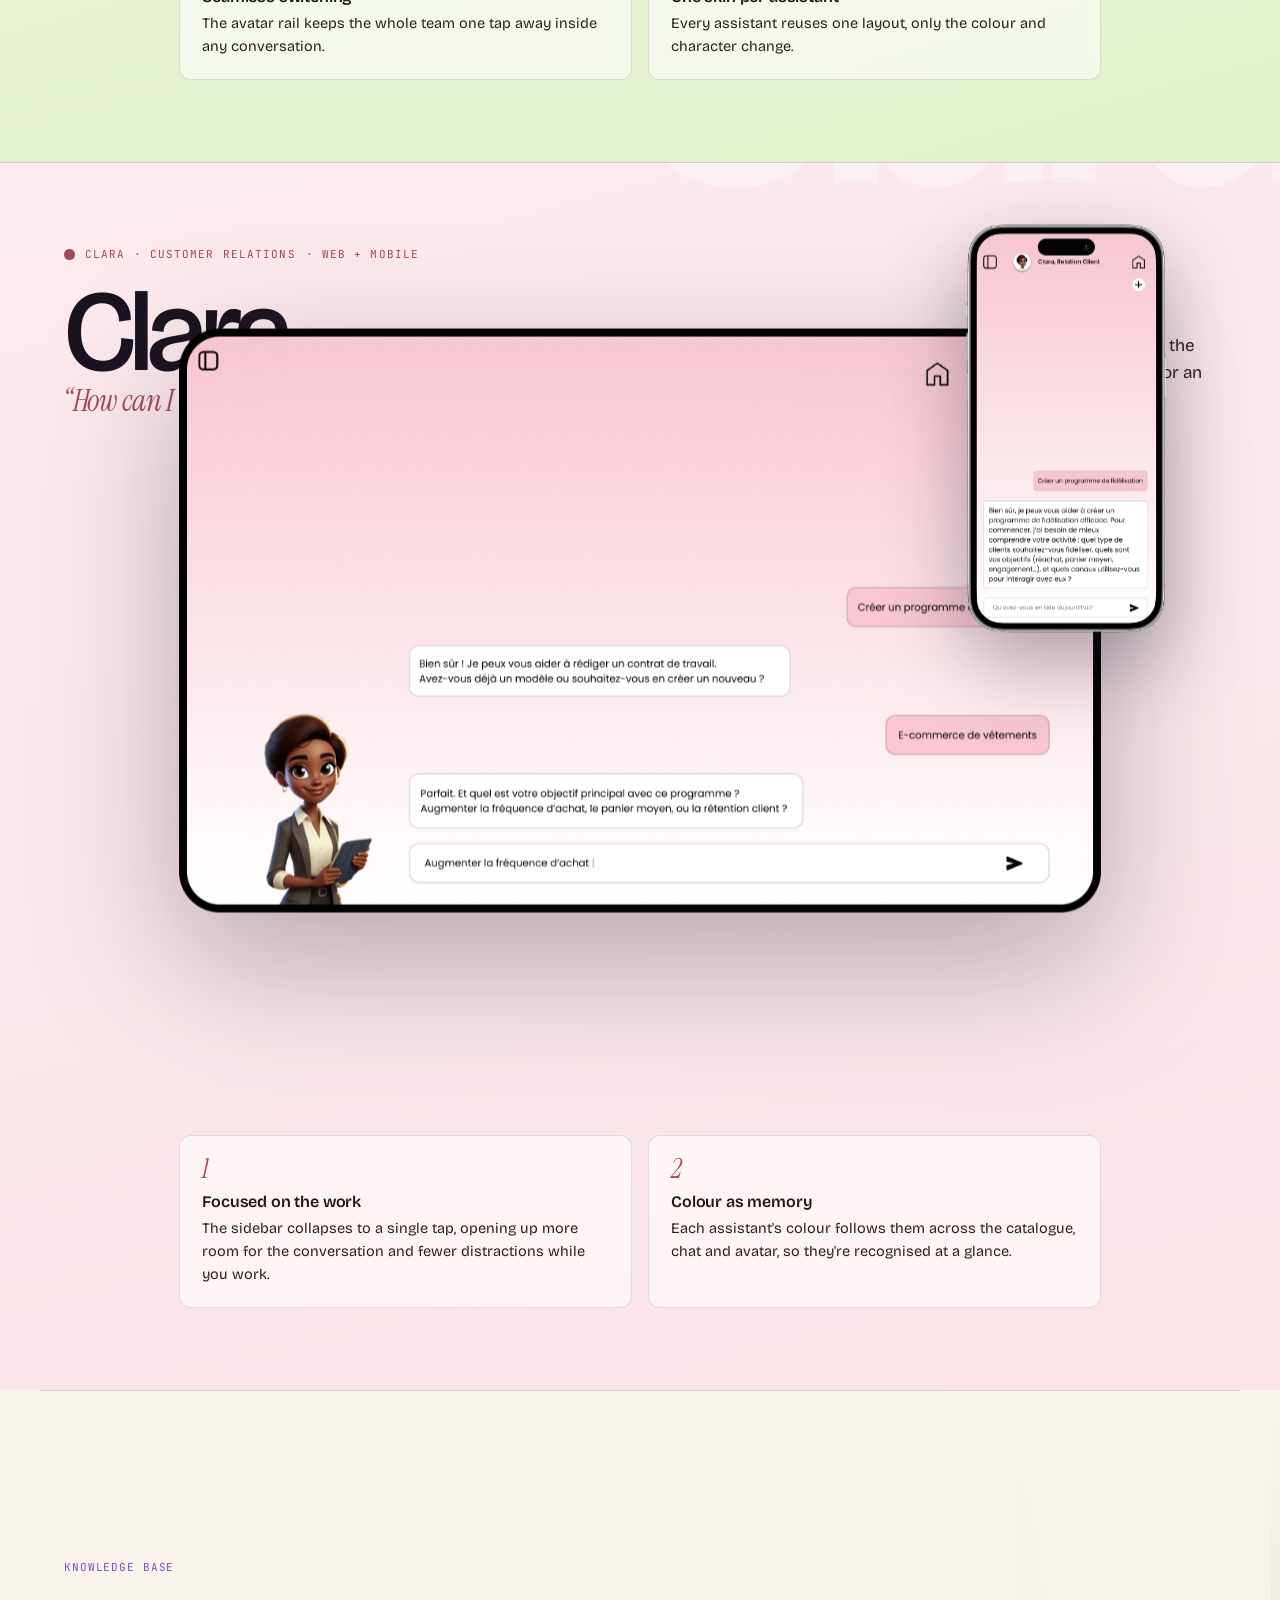
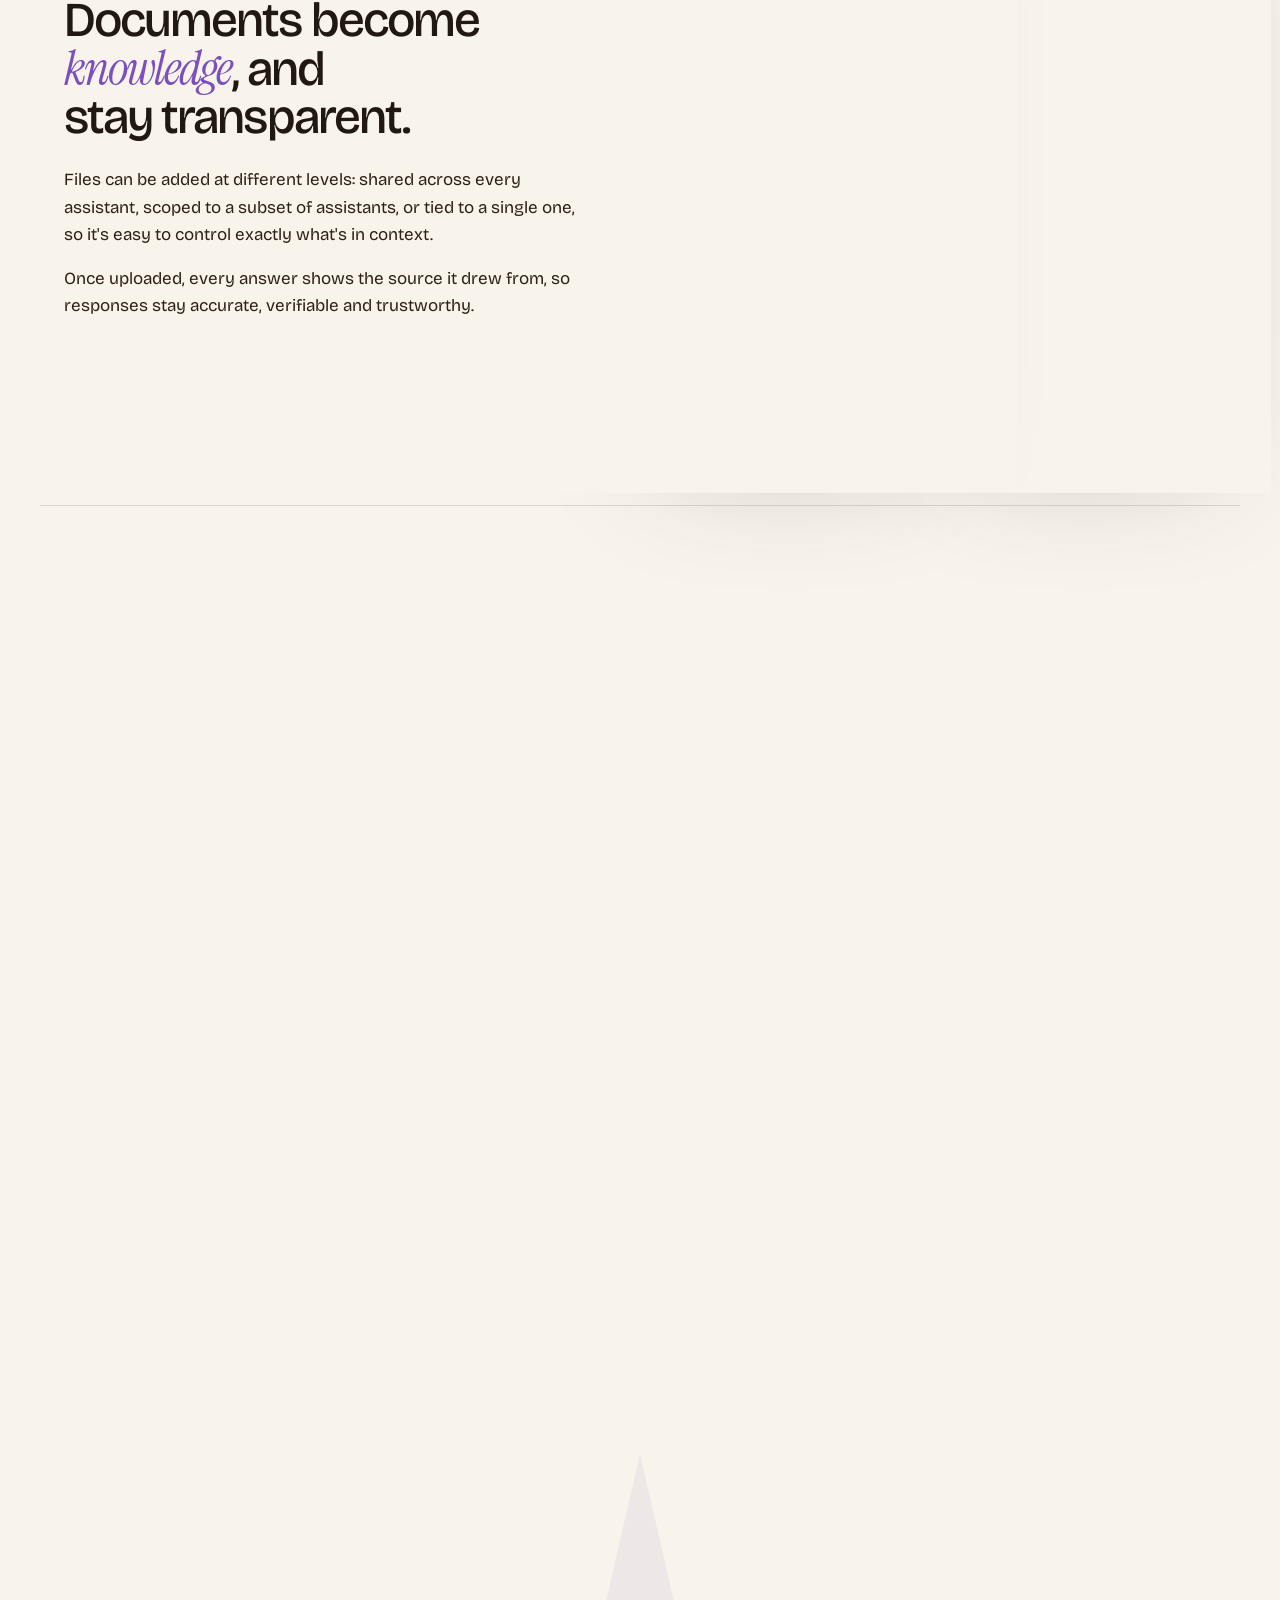
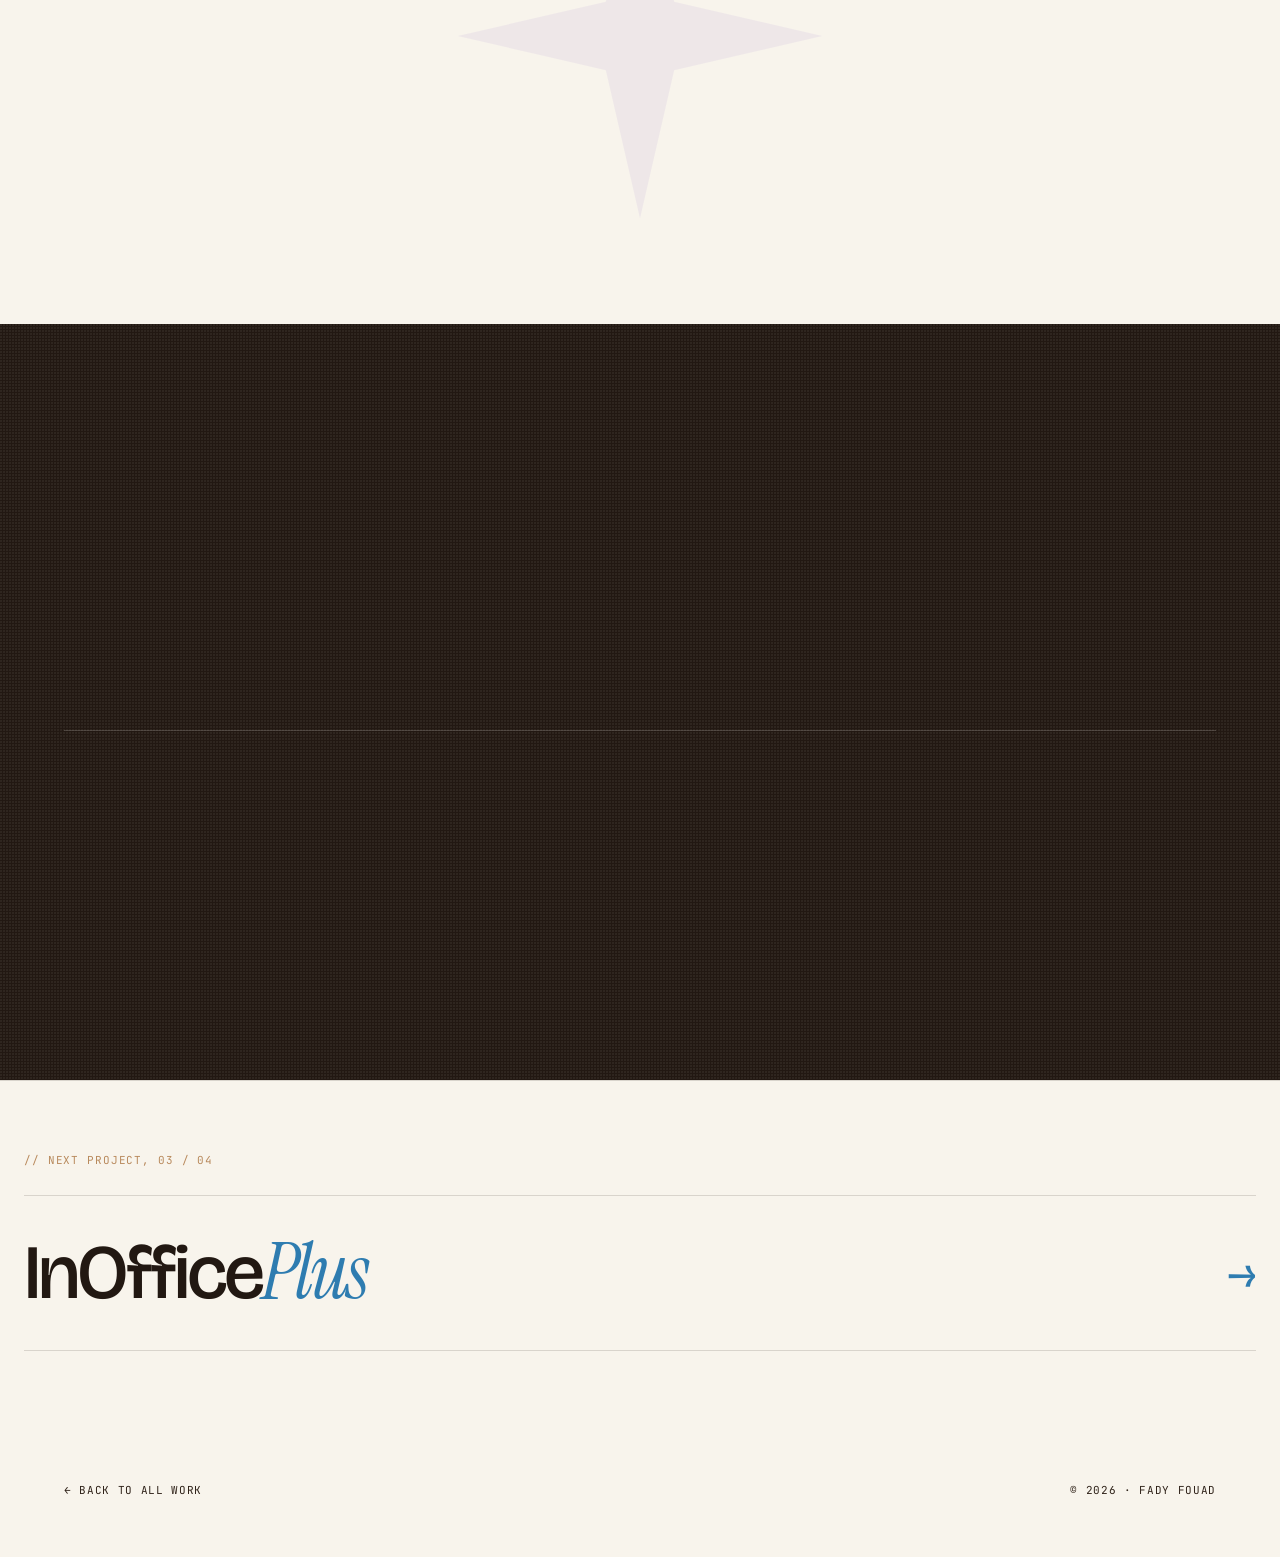
==== commit 77066dfb: "Add files via upload" ====
--- a/docs/case-studies/ai-assistants.html
+++ b/docs/case-studies/ai-assistants.html
@@ -7,7 +7,7 @@
 <title>Le Blog du Dirigeant · Case Study · Fady Fouad</title>
 <link rel="preconnect" href="https://fonts.googleapis.com">
 <link rel="preconnect" href="https://fonts.gstatic.com" crossorigin>
-<link href="https://fonts.googleapis.com/css2?family=Bricolage+Grotesque:opsz,wght@12..96,300;12..96,400;12..96,500;12..96,600;12..96,700&family=Instrument+Serif:ital@0;1&family=JetBrains+Mono:wght@400;500&family=Poppins:wght@400;500;600;700&display=swap" rel="stylesheet">
+<link href="https://fonts.googleapis.com/css2?family=Bricolage+Grotesque:opsz,wght@12..96,300..800&family=Instrument+Serif:ital@0;1&family=JetBrains+Mono:wght@400;500&family=Poppins:wght@400;500;600;700&display=swap" rel="stylesheet">
 <style>
   :root {
     --cream: #F8F4EC;
@@ -529,6 +529,11 @@
 <link rel="stylesheet" href="../assets/page-container.css" />
 <link rel="stylesheet" href="../assets/screen-scroll.css" />
 <style>:root{--ss-accent:#7B4FBF;--ss-ink:#FFFFFF;--ss-fade-rgb:10,9,8}</style>
+<style id="font-consistency">/* identical faces in every browser: no faked bold/italic, explicit optical sizing */
+html{font-synthesis:none;-webkit-font-synthesis:none;font-optical-sizing:auto;text-rendering:optimizeLegibility}
+body,button,input,select,textarea{font-synthesis:none;-webkit-font-synthesis:none}
+em,i,.hero-title em,h1 em,h2 em,h3 em{font-synthesis:none}
+</style>
 </head>
 <body>
 <script>(function(){try{var t=localStorage.getItem('fady-theme');var d=t?(t==='dark'):(window.matchMedia&&matchMedia('(prefers-color-scheme: dark)').matches);if(d)document.body.classList.add('dark');}catch(e){}})();</script>
